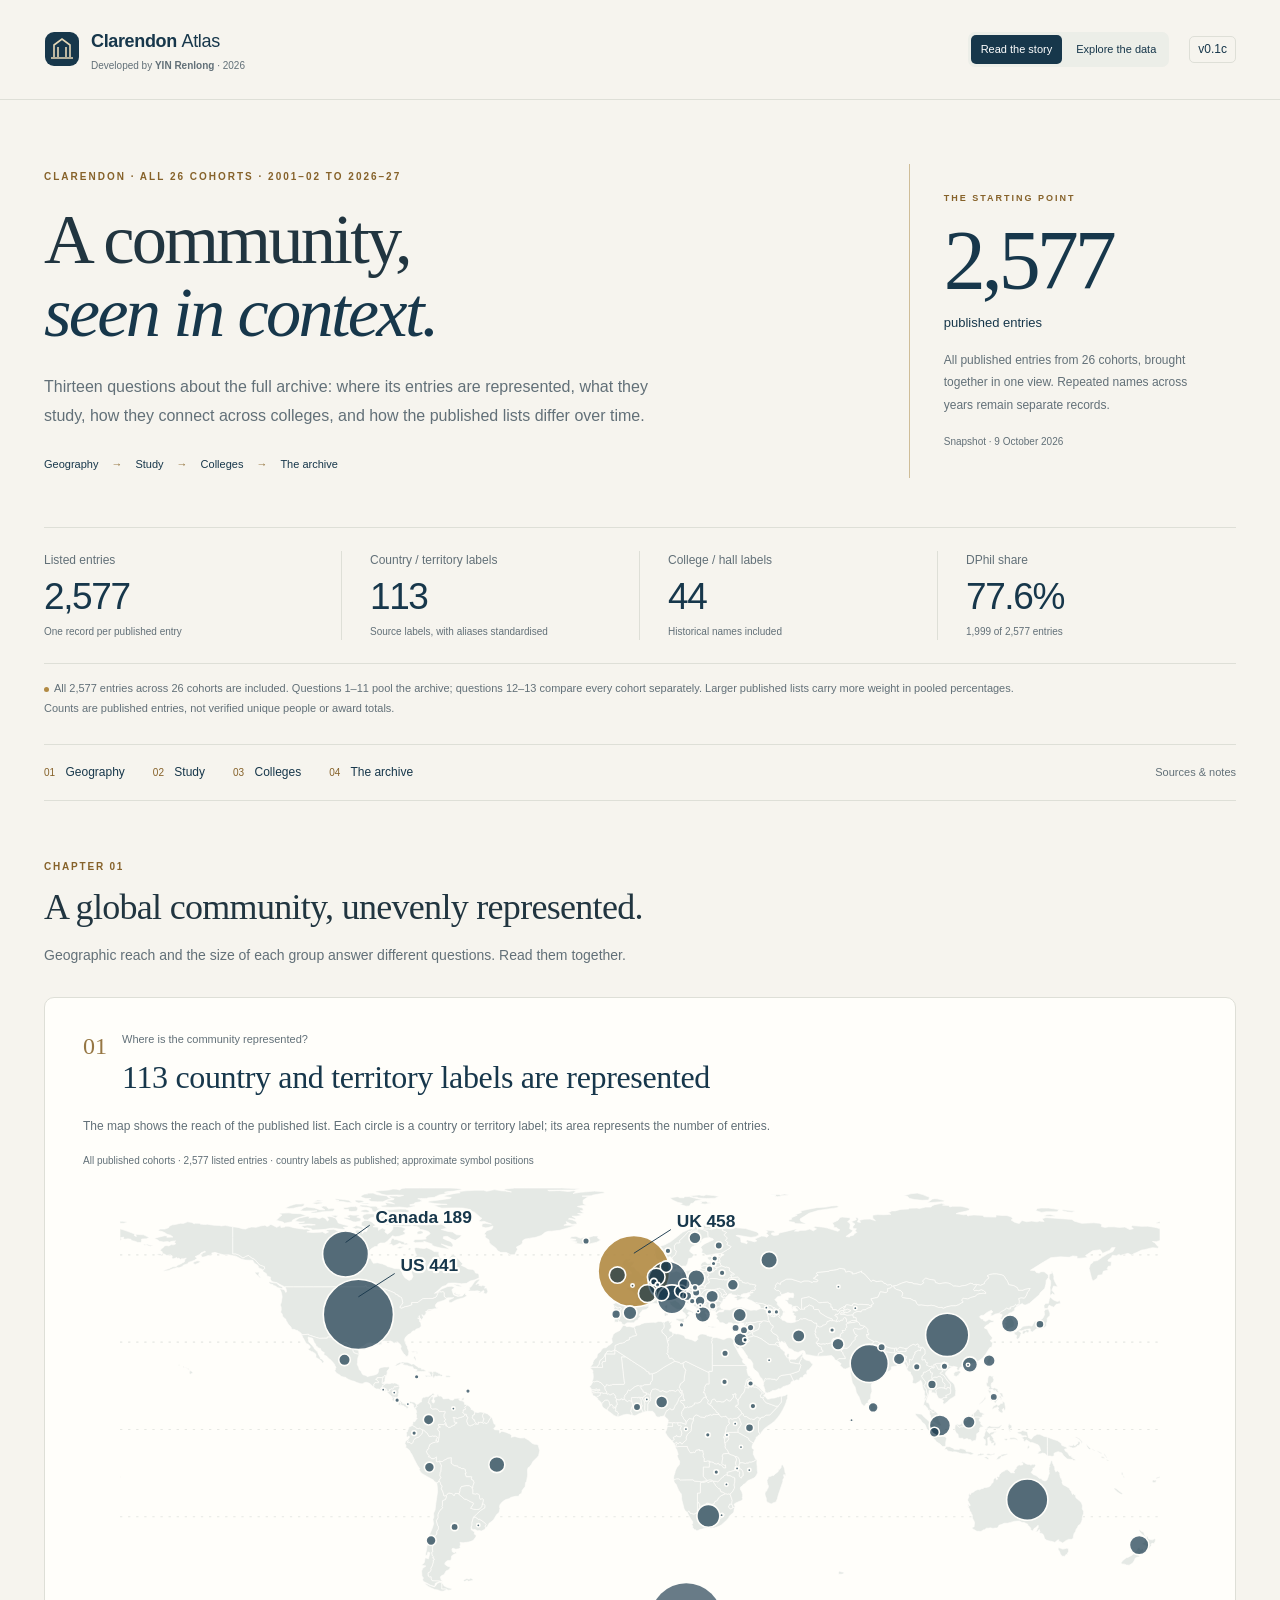
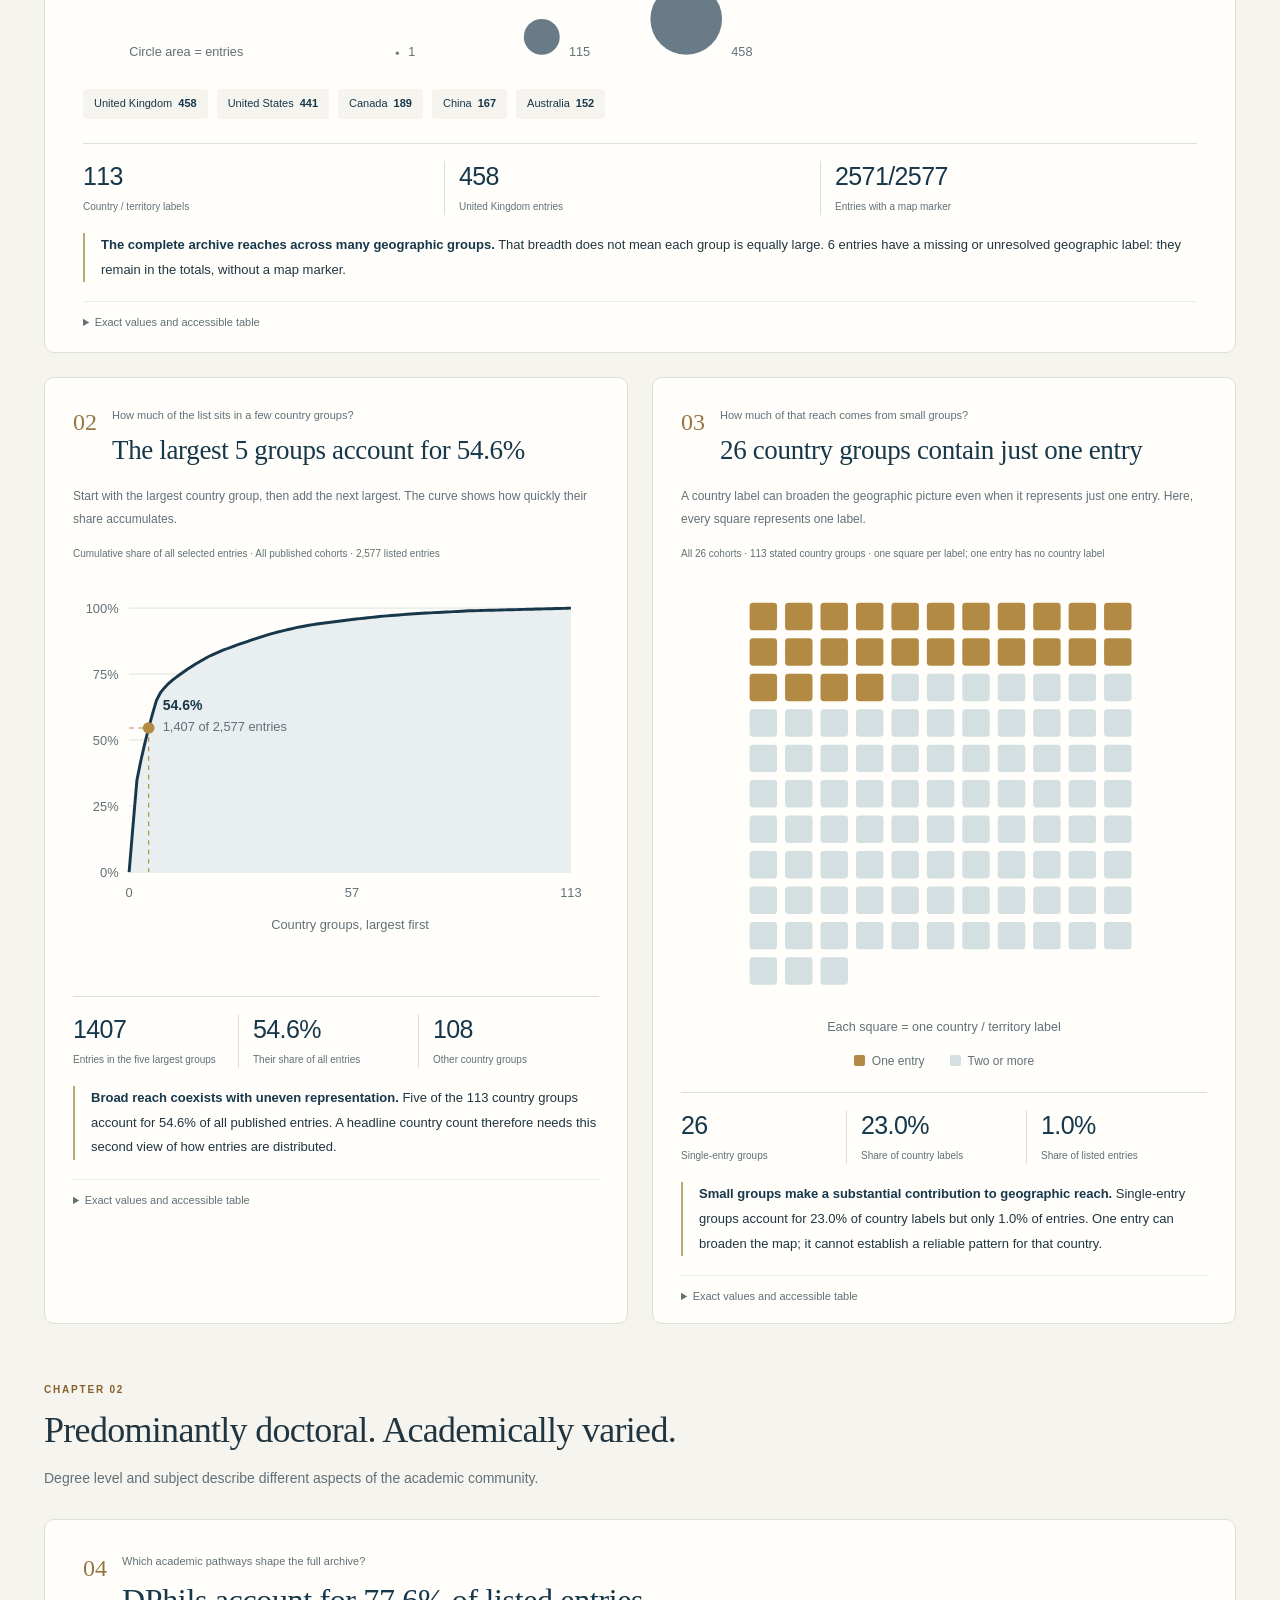
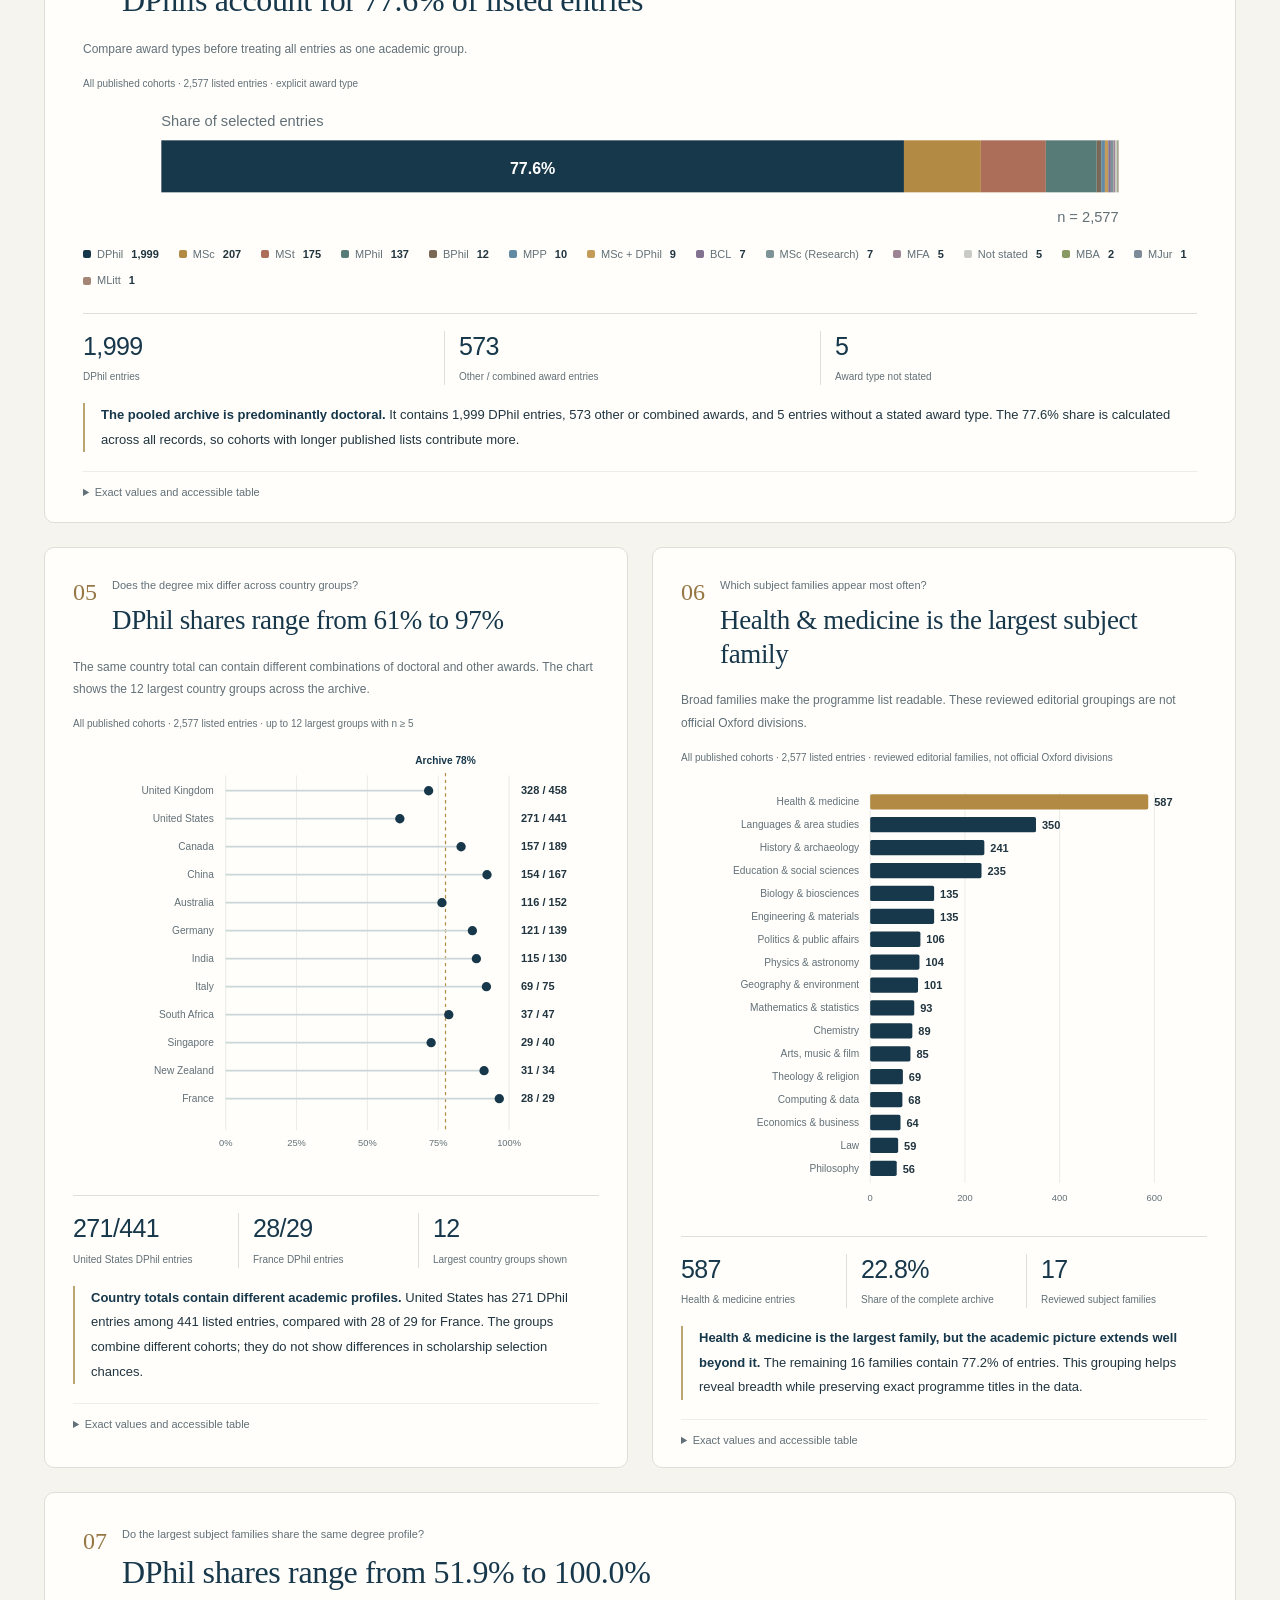
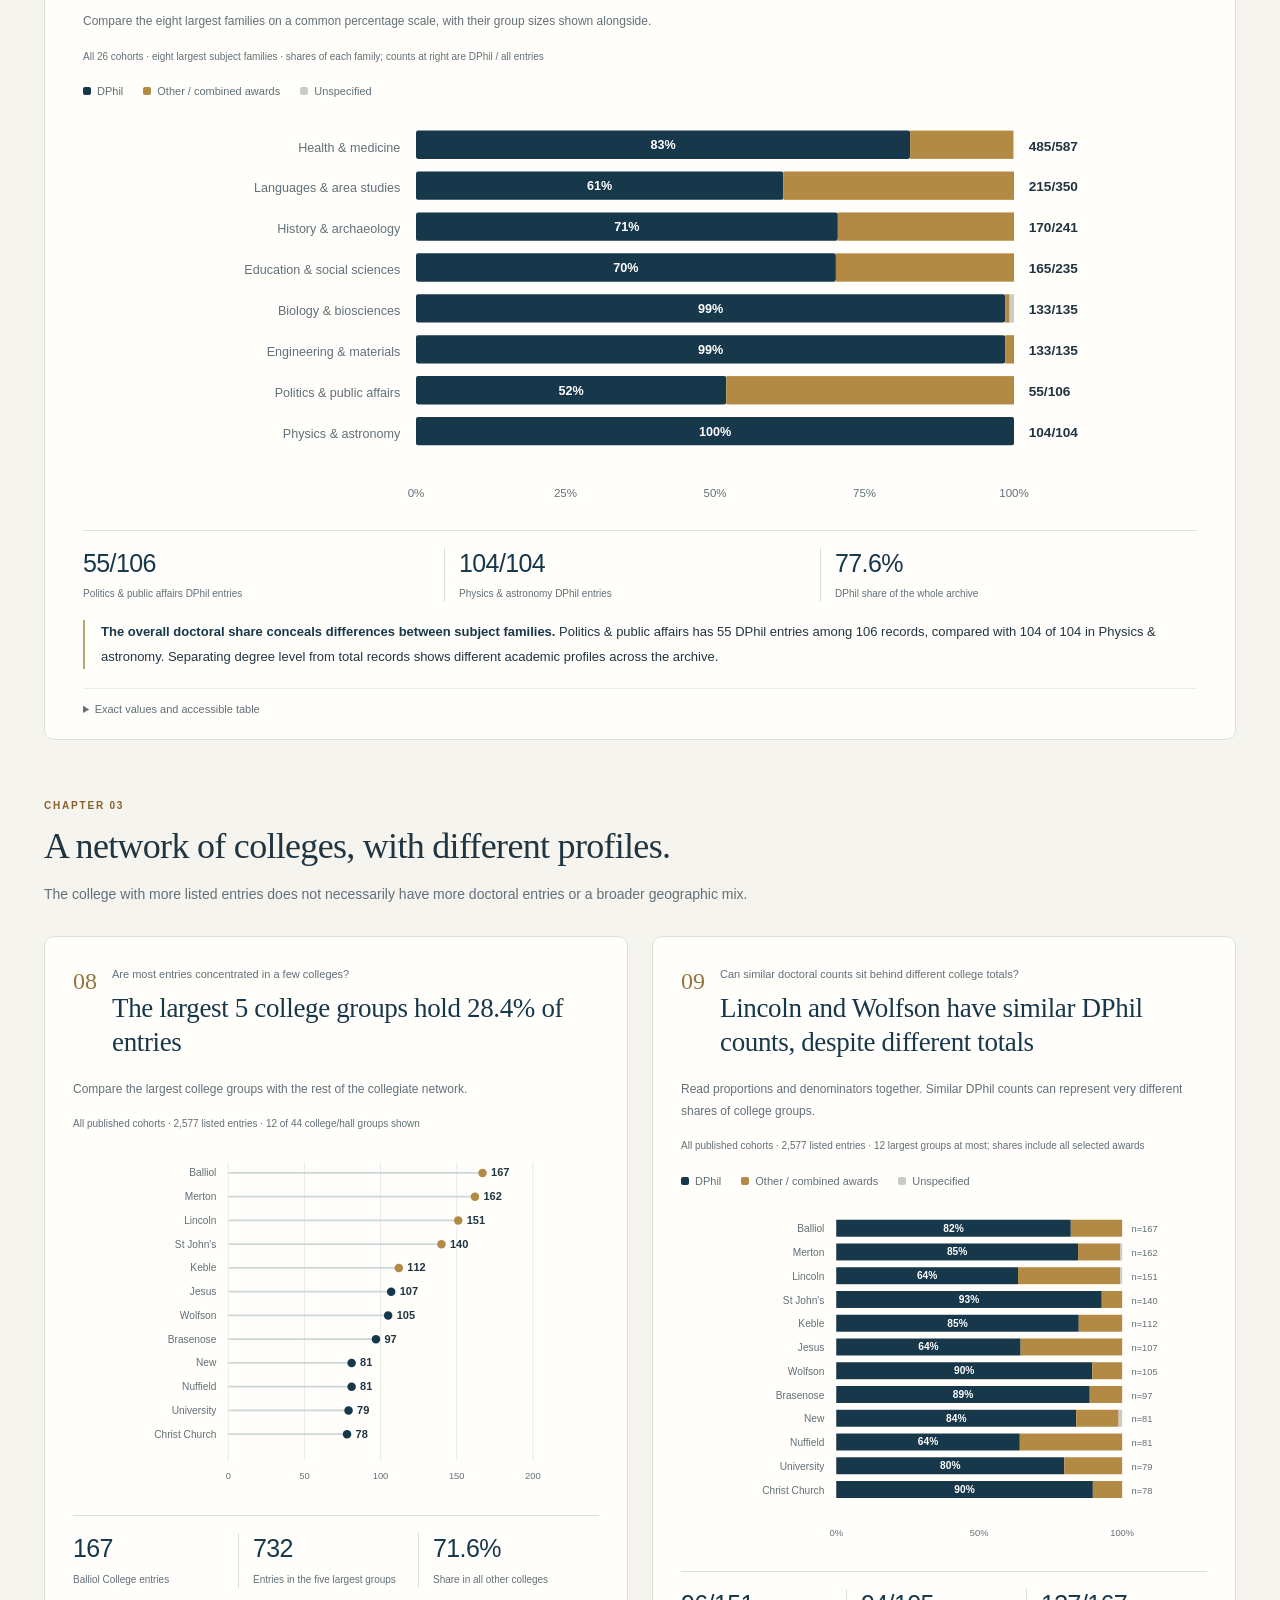
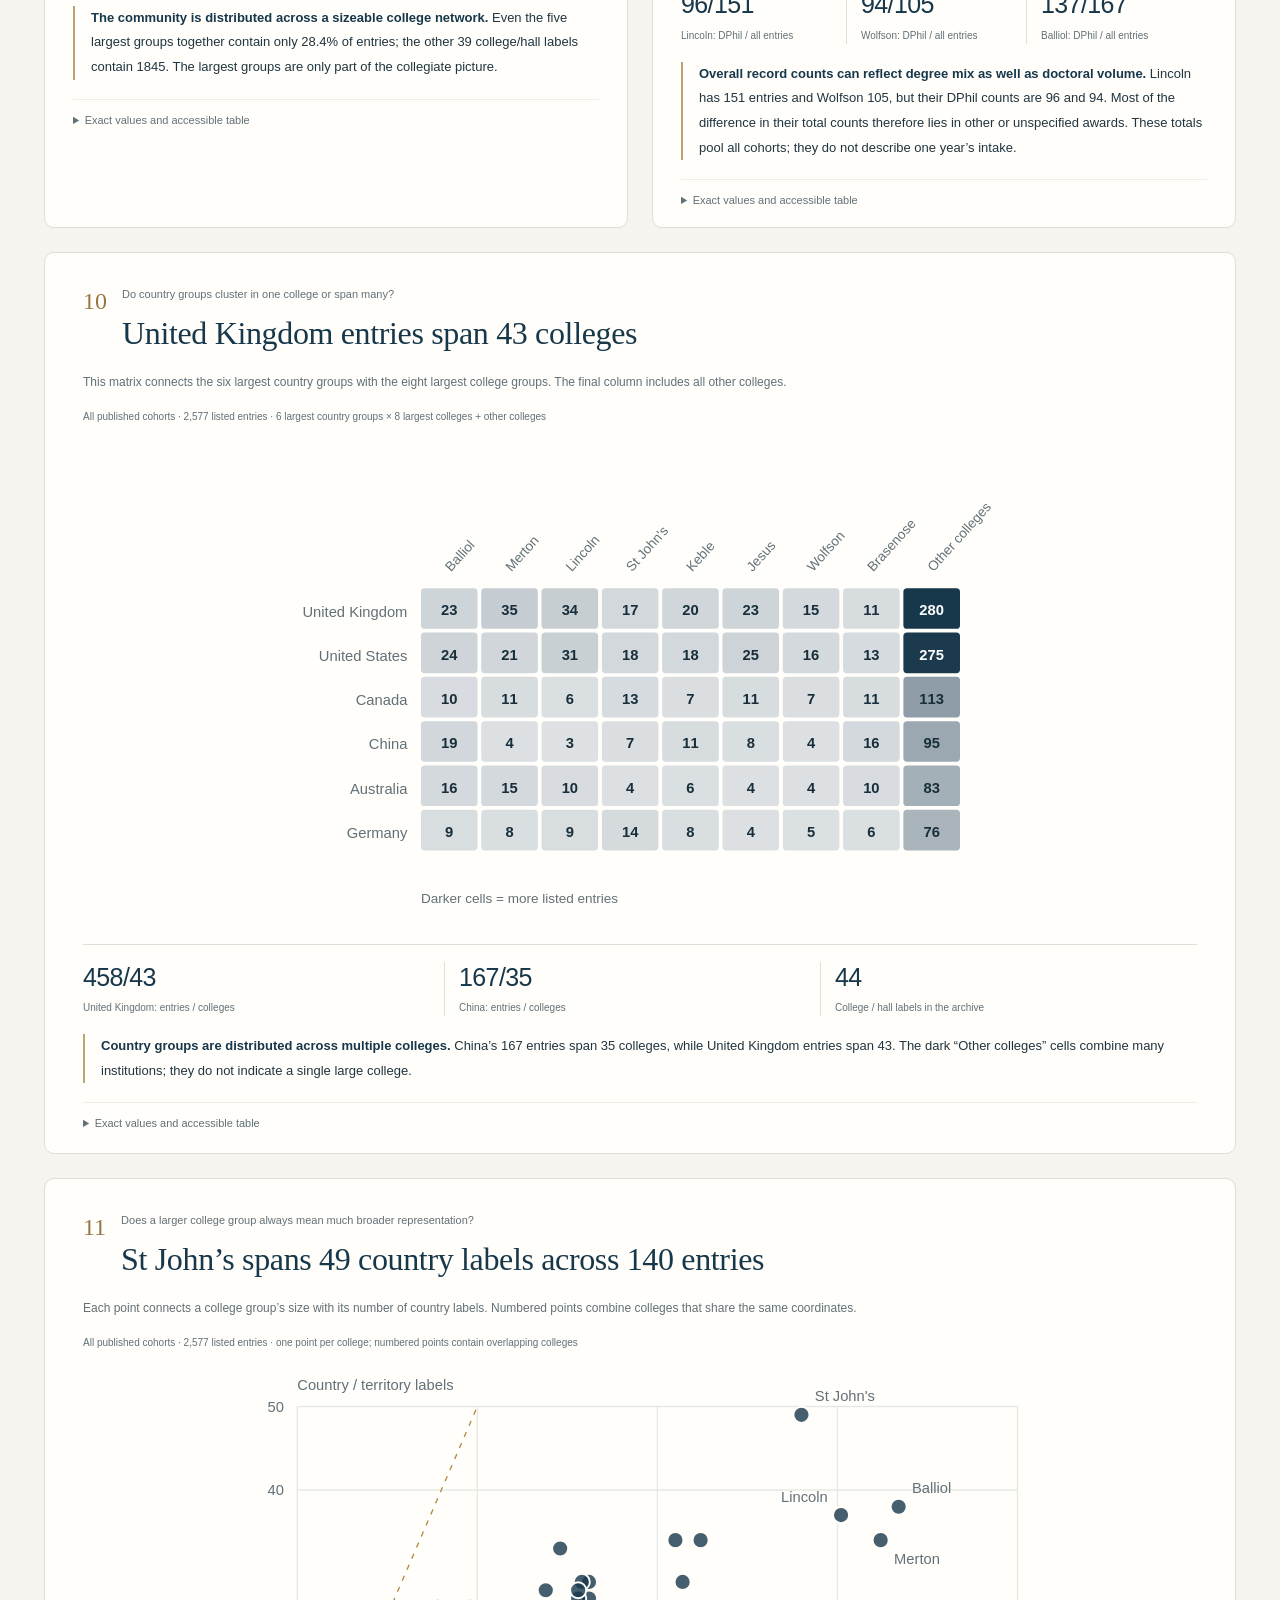
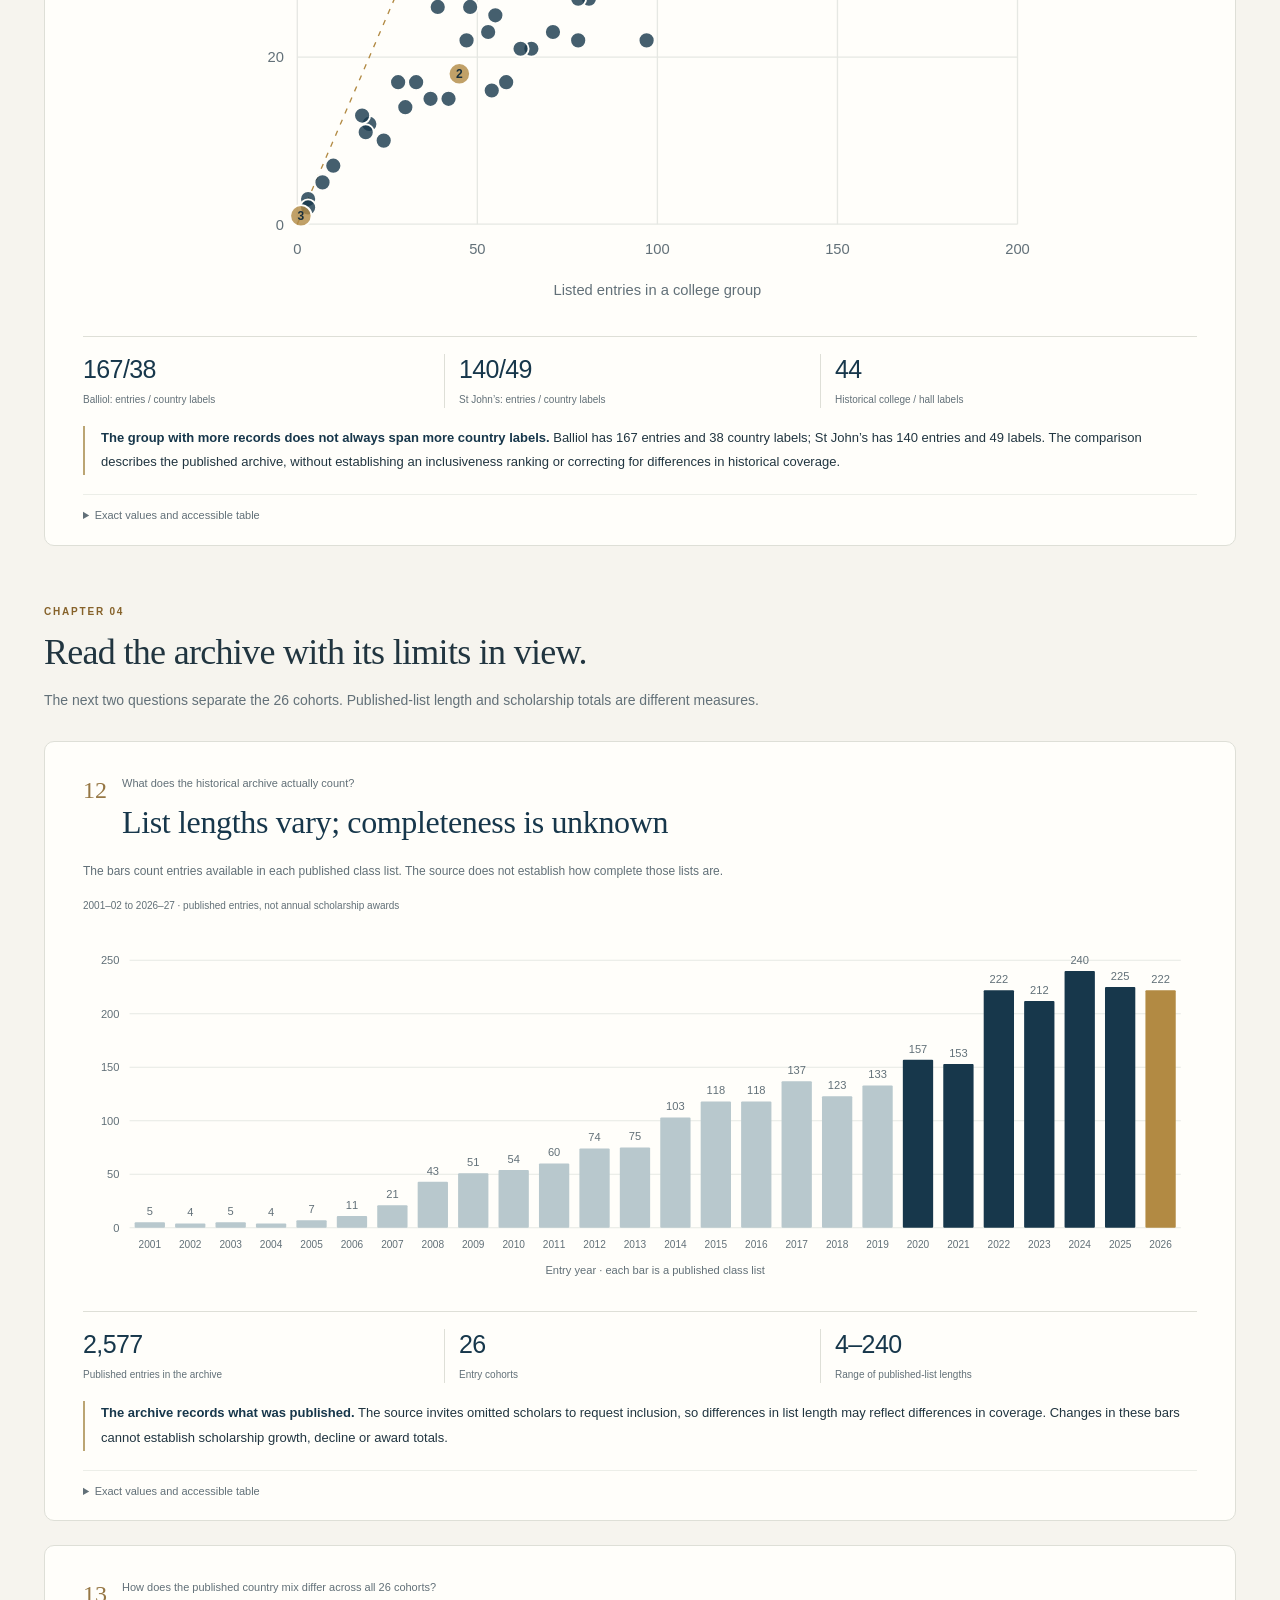
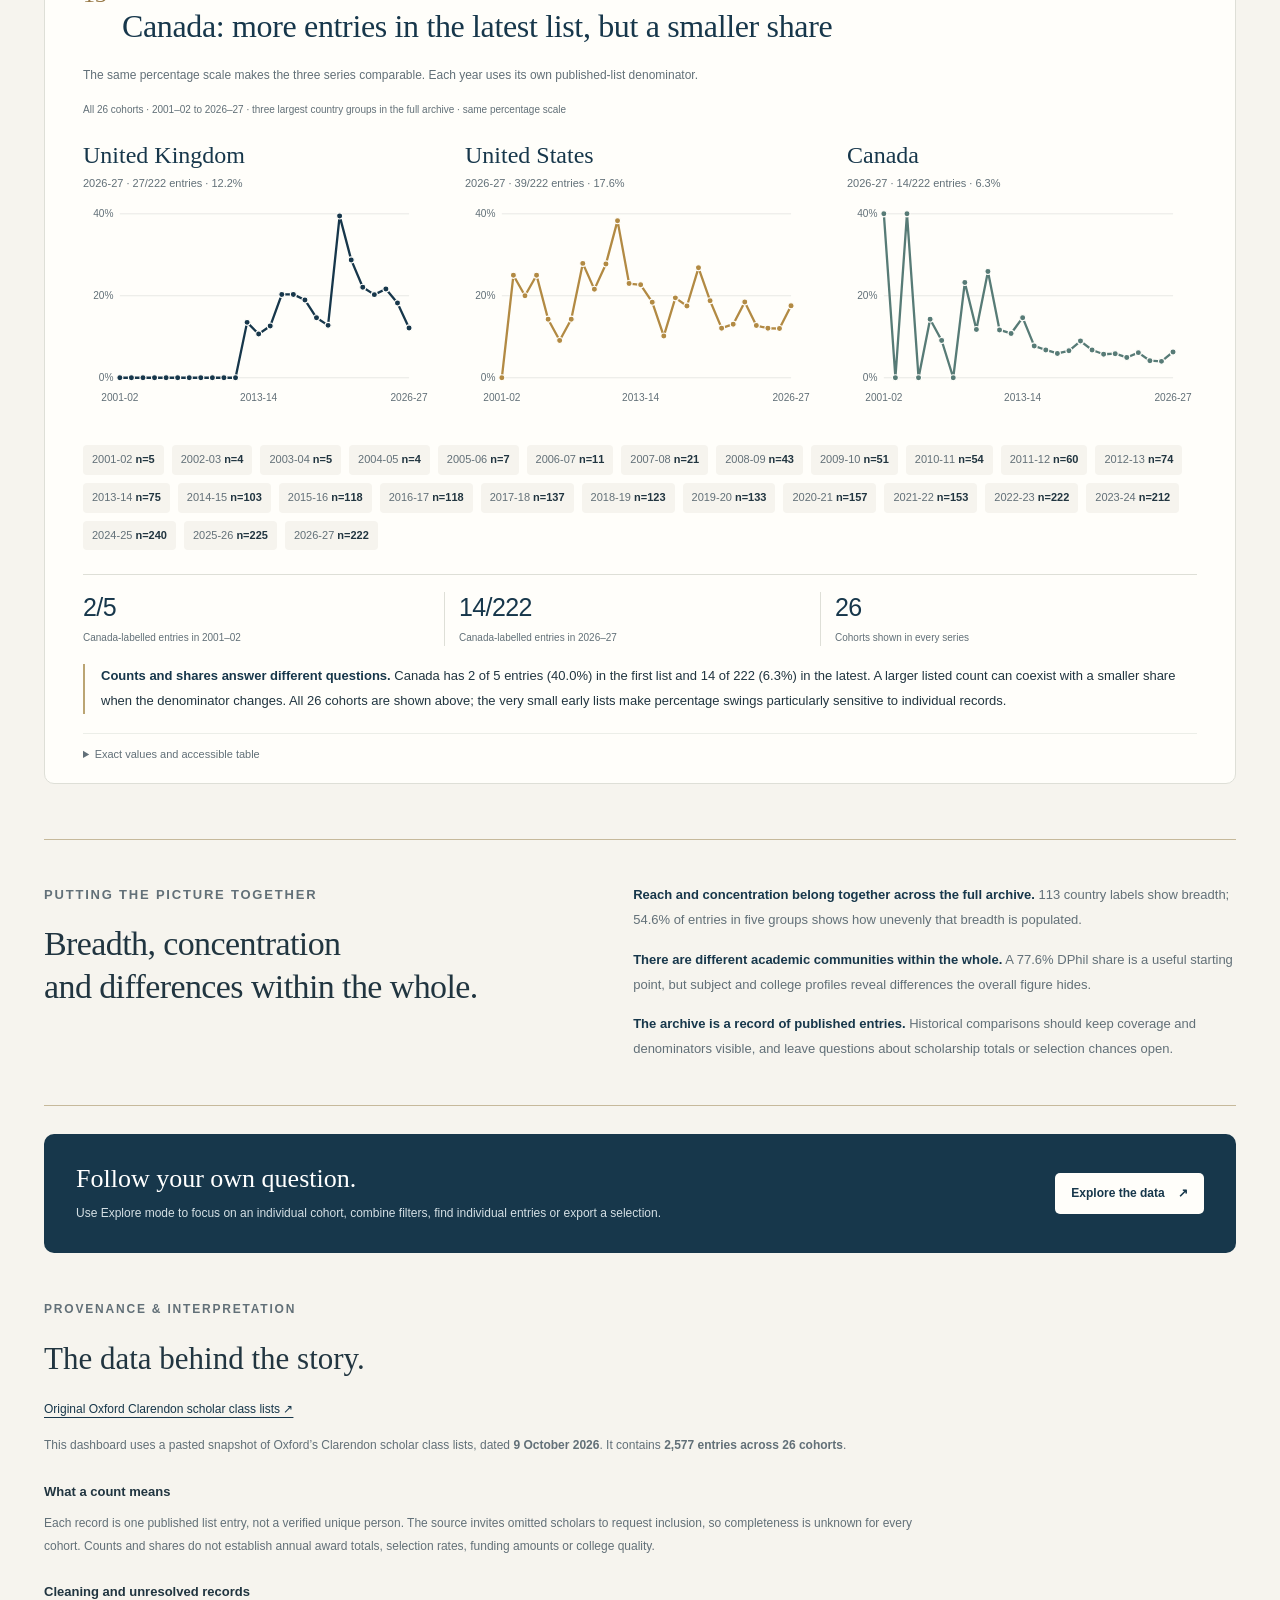
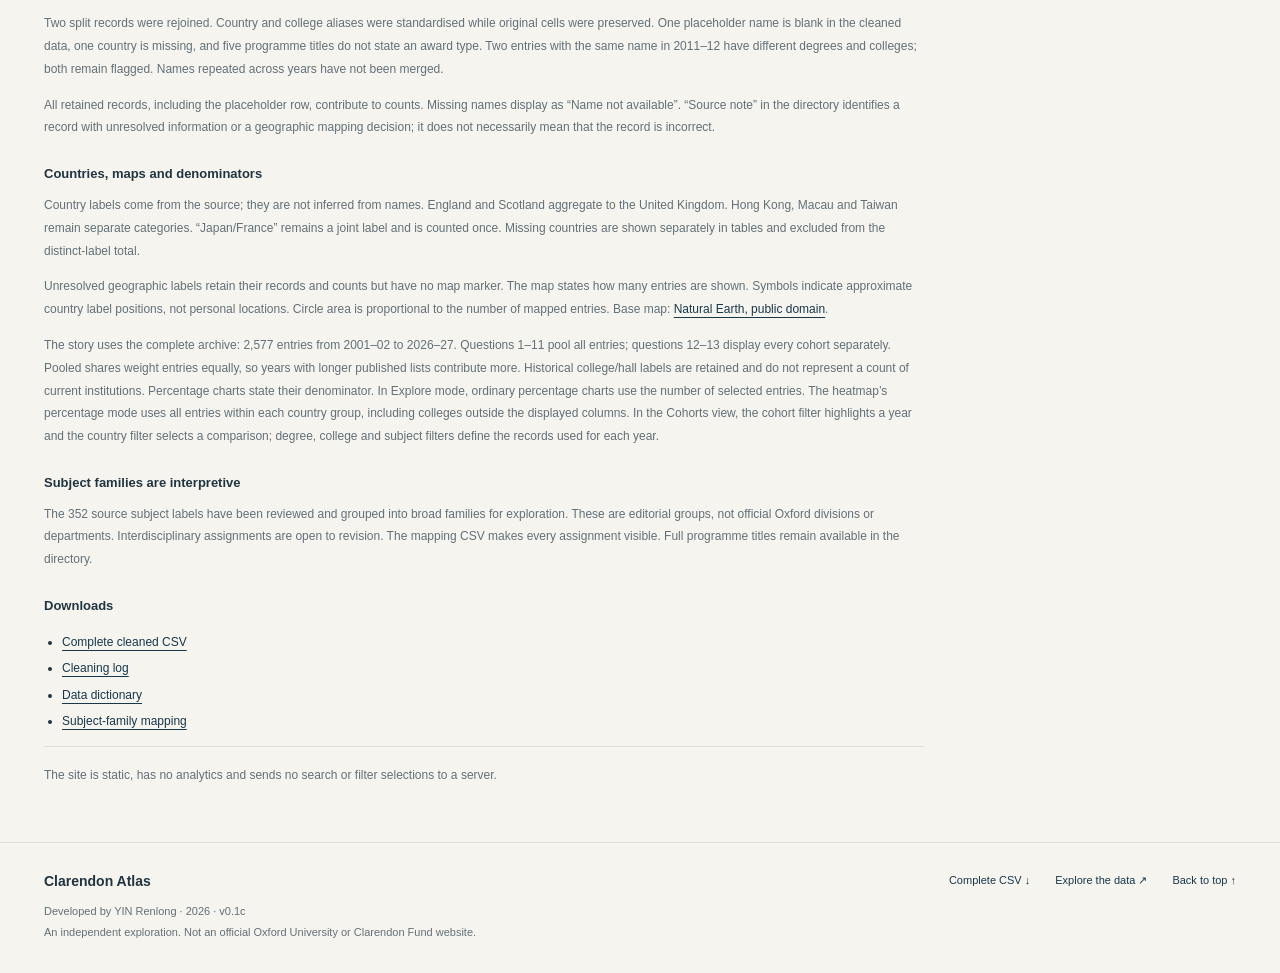
==== index.html @ 612363e5 "Build Clarendon Atlas v0.1c" ====
<!doctype html>
<html lang="en">
<head>
  <meta charset="utf-8"><meta name="viewport" content="width=device-width, initial-scale=1">
  <meta name="theme-color" content="#17374b">
  <meta name="description" content="Thirteen questions about the published Clarendon scholar lists. A scrolling visual story of geography, study and college connections, developed by YIN Renlong.">
  <title>Clarendon Atlas · The story in thirteen questions</title>
  <link rel="icon" href="assets/favicon.svg" type="image/svg+xml">
  <link rel="stylesheet" href="assets/css/styles.css"><link rel="stylesheet" href="assets/css/story.css">
  <script defer src="assets/js/data.js"></script><script defer src="assets/js/geography.js"></script><script defer src="assets/js/core.js"></script><script defer src="assets/js/main.js"></script><script defer src="assets/js/story.js"></script>
</head>
<body class="story-page" data-mode="story">
<a href="#main" class="skip-link">Skip to the story</a>
<header class="masthead shell">
  <a class="wordmark" href="index.html" aria-label="Clarendon Atlas home"><svg viewBox="0 0 36 36" width="36" height="36" aria-hidden="true"><rect x="1" y="1" width="34" height="34" rx="9" fill="#17374b"/><path d="M10 26V14l8-6 8 6v12M14 26V16m8 10V16M7 27h22" fill="none" stroke="#e6d8b7" stroke-width="1.6"/></svg><span class="brand-copy"><span>Clarendon <strong>Atlas</strong></span><small>Developed by <b>YIN Renlong</b> · 2026</small></span></a>
  <div class="masthead-right"><nav class="mode-nav" aria-label="Display mode"><a href="index.html" aria-current="page">Read the story</a><a href="explore.html">Explore the data</a></nav><span class="version">v0.1c</span></div>
</header>
<main id="main" class="shell">
  <section class="story-hero" aria-labelledby="page-title"><div class="story-hero-copy"><p class="eyebrow">Clarendon · All 26 cohorts · 2001–02 to 2026–27</p><h1 id="page-title">A community,<br><em>seen in context.</em></h1><p class="story-deck">Thirteen questions about the full archive: where its entries are represented, what they study, how they connect across colleges, and how the published lists differ over time.</p><p class="story-route">Geography <span>→</span> Study <span>→</span> Colleges <span>→</span> The archive</p></div><aside class="hero-finding"><span class="eyebrow">The starting point</span><strong id="hero-total">2,577</strong><span class="hero-finding-label">published entries</span><p>All published entries from 26 cohorts, brought together in one view. Repeated names across years remain separate records.</p><small>Snapshot · 9 October 2026</small></aside></section>
  <section class="kpis story-kpis" aria-label="The complete archive at a glance"><div class="kpi"><span>Listed entries</span><strong id="story-n">2,577</strong><small>One record per published entry</small></div><div class="kpi"><span>Country / territory labels</span><strong id="story-countries">113</strong><small>Source labels, with aliases standardised</small></div><div class="kpi"><span>College / hall labels</span><strong id="story-colleges">44</strong><small>Historical names included</small></div><div class="kpi"><span>DPhil share</span><strong id="story-dphil">77.6%</strong><small id="story-dphil-note">1,999 of 2,577 entries</small></div></section>
  <p class="story-scope"><span class="note-dot" aria-hidden="true"></span>All 2,577 entries across 26 cohorts are included. Questions 1–11 pool the archive; questions 12–13 compare every cohort separately. Larger published lists carry more weight in pooled percentages. Counts are published entries, not verified unique people or award totals.</p>
  <nav class="chapter-nav" aria-label="Chapters"><a href="#reach"><span>01</span> Geography</a><a href="#study"><span>02</span> Study</a><a href="#colleges"><span>03</span> Colleges</a><a href="#archive"><span>04</span> The archive</a><a href="#sources">Sources &amp; notes</a></nav>
  <noscript><p class="noscript">JavaScript is needed to display the charts. You can <a href="assets/data/clarendon-scholars-clean.csv">download the complete dataset</a> or use the source notes below.</p></noscript>
<section id="reach" class="story-chapter" aria-labelledby="chapter-reach"><header class="chapter-heading"><p class="eyebrow">Chapter 01</p><h2 id="chapter-reach">A global community, unevenly represented.</h2><p>Geographic reach and the size of each group answer different questions. Read them together.</p></header><div class="story-grid"><article class="story-question wide" id="question-map" aria-labelledby="map-title">
      <div class="question-heading"><span class="question-number">01</span><div><p class="story-prompt">Where is the community represented?</p><h3 id="map-title"></h3></div></div>
      <p class="question-intro">The map shows the reach of the published list. Each circle is a country or territory label; its area represents the number of entries.</p>
      <figure class="story-figure"><figcaption id="map-meta" class="chart-meta"></figcaption><div id="chart-map" class="chart"></div><div id="map-key" class="map-key"></div></figure>
      <dl class="story-facts" id="facts-map"></dl>
      <p class="takeaway" id="map-takeaway"></p>
      <details class="chart-data"><summary>Exact values and accessible table</summary><div class="table-scroll" id="table-map"></div></details>
    </article><article class="story-question " id="question-concentration" aria-labelledby="concentration-title">
      <div class="question-heading"><span class="question-number">02</span><div><p class="story-prompt">How much of the list sits in a few country groups?</p><h3 id="concentration-title"></h3></div></div>
      <p class="question-intro">Start with the largest country group, then add the next largest. The curve shows how quickly their share accumulates.</p>
      <figure class="story-figure"><figcaption id="concentration-meta" class="chart-meta"></figcaption><div id="chart-concentration" class="chart"></div></figure>
      <dl class="story-facts" id="facts-concentration"></dl>
      <p class="takeaway" id="concentration-takeaway"></p>
      <details class="chart-data"><summary>Exact values and accessible table</summary><div class="table-scroll" id="table-concentration"></div></details>
    </article><article class="story-question " id="question-long-tail" aria-labelledby="long-tail-title">
      <div class="question-heading"><span class="question-number">03</span><div><p class="story-prompt">How much of that reach comes from small groups?</p><h3 id="long-tail-title"></h3></div></div>
      <p class="question-intro">A country label can broaden the geographic picture even when it represents just one entry. Here, every square represents one label.</p>
      <figure class="story-figure"><figcaption id="long-tail-meta" class="chart-meta"></figcaption><div id="chart-long-tail" class="chart"></div></figure>
      <dl class="story-facts" id="facts-long-tail"></dl>
      <p class="takeaway" id="long-tail-takeaway"></p>
      <details class="chart-data"><summary>Exact values and accessible table</summary><div class="table-scroll" id="table-long-tail"></div></details>
    </article></div></section>
<section id="study" class="story-chapter" aria-labelledby="chapter-study"><header class="chapter-heading"><p class="eyebrow">Chapter 02</p><h2 id="chapter-study">Predominantly doctoral. Academically varied.</h2><p>Degree level and subject describe different aspects of the academic community.</p></header><div class="story-grid"><article class="story-question wide compact-question" id="question-degree" aria-labelledby="degree-title">
      <div class="question-heading"><span class="question-number">04</span><div><p class="story-prompt">Which academic pathways shape the full archive?</p><h3 id="degree-title"></h3></div></div>
      <p class="question-intro">Compare award types before treating all entries as one academic group.</p>
      <figure class="story-figure"><figcaption id="degree-meta" class="chart-meta"></figcaption><div id="chart-degree" class="chart"></div><div class="legend" id="degree-key"></div></figure>
      <dl class="story-facts" id="facts-degree"></dl>
      <p class="takeaway" id="degree-takeaway"></p>
      <details class="chart-data"><summary>Exact values and accessible table</summary><div class="table-scroll" id="table-degree"></div></details>
    </article><article class="story-question " id="question-country-degree" aria-labelledby="country-degree-title">
      <div class="question-heading"><span class="question-number">05</span><div><p class="story-prompt">Does the degree mix differ across country groups?</p><h3 id="country-degree-title"></h3></div></div>
      <p class="question-intro">The same country total can contain different combinations of doctoral and other awards. The chart shows the 12 largest country groups across the archive.</p>
      <figure class="story-figure"><figcaption id="country-degree-meta" class="chart-meta"></figcaption><div id="chart-country-degree" class="chart"></div></figure>
      <dl class="story-facts" id="facts-country-degree"></dl>
      <p class="takeaway" id="country-degree-takeaway"></p>
      <details class="chart-data"><summary>Exact values and accessible table</summary><div class="table-scroll" id="table-country-degree"></div></details>
    </article><article class="story-question " id="question-subject" aria-labelledby="subject-title">
      <div class="question-heading"><span class="question-number">06</span><div><p class="story-prompt">Which subject families appear most often?</p><h3 id="subject-title"></h3></div></div>
      <p class="question-intro">Broad families make the programme list readable. These reviewed editorial groupings are not official Oxford divisions.</p>
      <figure class="story-figure"><figcaption id="subject-meta" class="chart-meta"></figcaption><div id="chart-subject" class="chart"></div></figure>
      <dl class="story-facts" id="facts-subject"></dl>
      <p class="takeaway" id="subject-takeaway"></p>
      <details class="chart-data"><summary>Exact values and accessible table</summary><div class="table-scroll" id="table-subject"></div></details>
    </article><article class="story-question wide" id="question-subject-mix" aria-labelledby="subject-mix-title">
      <div class="question-heading"><span class="question-number">07</span><div><p class="story-prompt">Do the largest subject families share the same degree profile?</p><h3 id="subject-mix-title"></h3></div></div>
      <p class="question-intro">Compare the eight largest families on a common percentage scale, with their group sizes shown alongside.</p>
      <figure class="story-figure"><figcaption id="subject-mix-meta" class="chart-meta"></figcaption><div class="legend story-award-legend"><span><i style="--swatch:var(--blue)"></i>DPhil</span><span><i style="--swatch:var(--gold)"></i>Other / combined awards</span><span><i style="--swatch:var(--muted-fill)"></i>Unspecified</span></div><div id="chart-subject-mix" class="chart"></div></figure>
      <dl class="story-facts" id="facts-subject-mix"></dl>
      <p class="takeaway" id="subject-mix-takeaway"></p>
      <details class="chart-data"><summary>Exact values and accessible table</summary><div class="table-scroll" id="table-subject-mix"></div></details>
    </article></div></section>
<section id="colleges" class="story-chapter" aria-labelledby="chapter-colleges"><header class="chapter-heading"><p class="eyebrow">Chapter 03</p><h2 id="chapter-colleges">A network of colleges, with different profiles.</h2><p>The college with more listed entries does not necessarily have more doctoral entries or a broader geographic mix.</p></header><div class="story-grid"><article class="story-question " id="question-college-rank" aria-labelledby="college-rank-title">
      <div class="question-heading"><span class="question-number">08</span><div><p class="story-prompt">Are most entries concentrated in a few colleges?</p><h3 id="college-rank-title"></h3></div></div>
      <p class="question-intro">Compare the largest college groups with the rest of the collegiate network.</p>
      <figure class="story-figure"><figcaption id="college-rank-meta" class="chart-meta"></figcaption><div id="chart-college-rank" class="chart"></div></figure>
      <dl class="story-facts" id="facts-college-rank"></dl>
      <p class="takeaway" id="college-rank-takeaway"></p>
      <details class="chart-data"><summary>Exact values and accessible table</summary><div class="table-scroll" id="table-college-rank"></div></details>
    </article><article class="story-question " id="question-college-degree" aria-labelledby="college-degree-title">
      <div class="question-heading"><span class="question-number">09</span><div><p class="story-prompt">Can similar doctoral counts sit behind different college totals?</p><h3 id="college-degree-title"></h3></div></div>
      <p class="question-intro">Read proportions and denominators together. Similar DPhil counts can represent very different shares of college groups.</p>
      <figure class="story-figure"><figcaption id="college-degree-meta" class="chart-meta"></figcaption><div class="legend story-award-legend"><span><i style="--swatch:var(--blue)"></i>DPhil</span><span><i style="--swatch:var(--gold)"></i>Other / combined awards</span><span><i style="--swatch:var(--muted-fill)"></i>Unspecified</span></div><div id="chart-college-degree" class="chart"></div></figure>
      <dl class="story-facts" id="facts-college-degree"></dl>
      <p class="takeaway" id="college-degree-takeaway"></p>
      <details class="chart-data"><summary>Exact values and accessible table</summary><div class="table-scroll" id="table-college-degree"></div></details>
    </article><article class="story-question wide matrix-question" id="question-connections" aria-labelledby="connections-title">
      <div class="question-heading"><span class="question-number">10</span><div><p class="story-prompt">Do country groups cluster in one college or span many?</p><h3 id="connections-title"></h3></div></div>
      <p class="question-intro">This matrix connects the six largest country groups with the eight largest college groups. The final column includes all other colleges.</p>
      <figure class="story-figure"><figcaption id="connections-meta" class="chart-meta"></figcaption><div id="chart-connections" class="chart"></div></figure>
      <dl class="story-facts" id="facts-connections"></dl>
      <p class="takeaway" id="connections-takeaway"></p>
      <details class="chart-data"><summary>Exact values and accessible table</summary><div class="table-scroll" id="table-connections"></div></details>
    </article><article class="story-question wide scatter-question" id="question-breadth" aria-labelledby="breadth-title">
      <div class="question-heading"><span class="question-number">11</span><div><p class="story-prompt">Does a larger college group always mean much broader representation?</p><h3 id="breadth-title"></h3></div></div>
      <p class="question-intro">Each point connects a college group’s size with its number of country labels. Numbered points combine colleges that share the same coordinates.</p>
      <figure class="story-figure"><figcaption id="breadth-meta" class="chart-meta"></figcaption><div id="chart-breadth" class="chart"></div></figure>
      <dl class="story-facts" id="facts-breadth"></dl>
      <p class="takeaway" id="breadth-takeaway"></p>
      <details class="chart-data"><summary>Exact values and accessible table</summary><div class="table-scroll" id="table-breadth"></div></details>
    </article></div></section>
<section id="archive" class="story-chapter" aria-labelledby="chapter-archive"><header class="chapter-heading"><p class="eyebrow">Chapter 04</p><h2 id="chapter-archive">Read the archive with its limits in view.</h2><p>The next two questions separate the 26 cohorts. Published-list length and scholarship totals are different measures.</p></header><div class="story-grid"><article class="story-question wide" id="question-coverage" aria-labelledby="coverage-title">
      <div class="question-heading"><span class="question-number">12</span><div><p class="story-prompt">What does the historical archive actually count?</p><h3 id="coverage-title"></h3></div></div>
      <p class="question-intro">The bars count entries available in each published class list. The source does not establish how complete those lists are.</p>
      <figure class="story-figure"><figcaption id="coverage-meta" class="chart-meta"></figcaption><div id="chart-coverage" class="chart"></div></figure>
      <dl class="story-facts" id="facts-coverage"></dl>
      <p class="takeaway" id="coverage-takeaway"></p>
      <details class="chart-data"><summary>Exact values and accessible table</summary><div class="table-scroll" id="table-coverage"></div></details>
    </article><article class="story-question wide" id="question-history" aria-labelledby="history-title">
      <div class="question-heading"><span class="question-number">13</span><div><p class="story-prompt">How does the published country mix differ across all 26 cohorts?</p><h3 id="history-title"></h3></div></div>
      <p class="question-intro">The same percentage scale makes the three series comparable. Each year uses its own published-list denominator.</p>
      <figure class="story-figure"><figcaption id="history-meta" class="chart-meta"></figcaption><div id="chart-history" class="chart history-charts"></div><div class="cohort-denominators" id="history-denominators"></div></figure>
      <dl class="story-facts" id="facts-history"></dl>
      <p class="takeaway" id="history-takeaway"></p>
      <details class="chart-data"><summary>Exact values and accessible table</summary><div class="table-scroll" id="table-history"></div></details>
    </article></div></section>
  <section class="story-ending" aria-labelledby="ending-title"><div><p class="eyebrow">Putting the picture together</p><h2 id="ending-title">Breadth, concentration<br>and differences within the whole.</h2></div><div id="story-conclusions"></div></section>
  <aside class="explore-invitation"><div><h2>Follow your own question.</h2><p>Use Explore mode to focus on an individual cohort, combine filters, find individual entries or export a selection.</p></div><a class="primary-link" href="explore.html">Explore the data <span aria-hidden="true">↗</span></a></aside>
  <section class="story-sources" id="sources" aria-labelledby="sources-title"><p class="eyebrow">Provenance &amp; interpretation</p><h2 id="sources-title">The data behind the story.</h2><p><a href="https://www.ox.ac.uk/admissions/graduate/fees-and-funding/funding/clarendon/scholar-class-lists" target="_blank" rel="noopener noreferrer">Original Oxford Clarendon scholar class lists ↗</a></p><p>This dashboard uses a pasted snapshot of Oxford’s Clarendon scholar class lists, dated <strong>9 October 2026</strong>. It contains <strong>2,577 entries across 26 cohorts</strong>.</p>
    <h3>What a count means</h3><p>Each record is one published list entry, not a verified unique person. The source invites omitted scholars to request inclusion, so completeness is unknown for every cohort. Counts and shares do not establish annual award totals, selection rates, funding amounts or college quality.</p>
    <h3>Cleaning and unresolved records</h3><p>Two split records were rejoined. Country and college aliases were standardised while original cells were preserved. One placeholder name is blank in the cleaned data, one country is missing, and five programme titles do not state an award type. Two entries with the same name in 2011–12 have different degrees and colleges; both remain flagged. Names repeated across years have not been merged.</p><p>All retained records, including the placeholder row, contribute to counts. Missing names display as “Name not available”. “Source note” in the directory identifies a record with unresolved information or a geographic mapping decision; it does not necessarily mean that the record is incorrect.</p>
    <h3>Countries, maps and denominators</h3><p>Country labels come from the source; they are not inferred from names. England and Scotland aggregate to the United Kingdom. Hong Kong, Macau and Taiwan remain separate categories. “Japan/France” remains a joint label and is counted once. Missing countries are shown separately in tables and excluded from the distinct-label total.</p><p>Unresolved geographic labels retain their records and counts but have no map marker. The map states how many entries are shown. Symbols indicate approximate country label positions, not personal locations. Circle area is proportional to the number of mapped entries. Base map: <a href="https://www.naturalearthdata.com/about/terms-of-use/" target="_blank" rel="noopener noreferrer">Natural Earth, public domain</a>.</p><p>The story uses the complete archive: 2,577 entries from 2001–02 to 2026–27. Questions 1–11 pool all entries; questions 12–13 display every cohort separately. Pooled shares weight entries equally, so years with longer published lists contribute more. Historical college/hall labels are retained and do not represent a count of current institutions. Percentage charts state their denominator. In Explore mode, ordinary percentage charts use the number of selected entries. The heatmap’s percentage mode uses all entries within each country group, including colleges outside the displayed columns. In the Cohorts view, the cohort filter highlights a year and the country filter selects a comparison; degree, college and subject filters define the records used for each year.</p>
    <h3>Subject families are interpretive</h3><p>The 352 source subject labels have been reviewed and grouped into broad families for exploration. These are editorial groups, not official Oxford divisions or departments. Interdisciplinary assignments are open to revision. The mapping CSV makes every assignment visible. Full programme titles remain available in the directory.</p>
    <h3>Downloads</h3><ul class="method-downloads"><li><a href="assets/data/clarendon-scholars-clean.csv" download>Complete cleaned CSV</a></li><li><a href="assets/data/clarendon-cleaning-log.csv" download>Cleaning log</a></li><li><a href="assets/data/clarendon-data-dictionary.csv" download>Data dictionary</a></li><li><a href="assets/data/subject-families.csv" download>Subject-family mapping</a></li></ul><p class="method-end">The site is static, has no analytics and sends no search or filter selections to a server.</p>
  </section>
</main>
<footer class="footer shell"><div><strong>Clarendon Atlas</strong><p>Developed by YIN Renlong · 2026 · v0.1c<br>An independent exploration. Not an official Oxford University or Clarendon Fund website.</p></div><div class="footer-links"><a href="assets/data/clarendon-scholars-clean.csv" download>Complete CSV ↓</a><a href="explore.html">Explore the data ↗</a><a href="#page-title">Back to top ↑</a></div></footer>
<div id="tooltip" class="tooltip" role="tooltip" hidden></div>
</body></html>
---- assets/css/styles.css ----
:root{--paper:#f6f4ee;--surface:#fffefa;--ink:#213540;--blue:#17374b;--blue-soft:#e9eef0;--gold:#b28a43;--gold-light:#ece1c9;--muted:#627078;--line:#dedfd7;--muted-fill:#c9cbc5;--rose:#ac6d59;--teal:#577b76;--serif:Georgia,"Palatino Linotype",Palatino,serif;--sans:-apple-system,BlinkMacSystemFont,"Segoe UI",sans-serif;--radius:13px}
*{box-sizing:border-box}html{scroll-behavior:smooth}body{margin:0;background:var(--paper);color:var(--ink);font-family:var(--sans);font-size:15px;line-height:1.6}button,input,select{font:inherit}button,a,input,select,summary{-webkit-tap-highlight-color:transparent}button{cursor:pointer}a{color:var(--blue);text-underline-offset:4px}button{color:inherit}button:disabled{opacity:.45;cursor:not-allowed}:focus-visible{outline:3px solid var(--gold);outline-offset:4px}button:focus:not(:focus-visible){outline:none}[hidden]{display:none!important}.shell{max-width:1360px;margin:0 auto;padding-left:44px;padding-right:44px}.skip-link{position:absolute;top:-100px;left:20px;z-index:100;background:var(--blue);color:white;padding:10px 18px}.skip-link:focus{top:12px}.masthead{height:89px;display:flex;align-items:center;justify-content:space-between;border-bottom:1px solid var(--line)}.wordmark{display:flex;align-items:center;gap:11px;color:var(--blue);text-decoration:none;font-size:18px;letter-spacing:-.35px}.wordmark strong{font-weight:450}.wordmark span{font-weight:700}.masthead-right{display:flex;align-items:center;gap:20px;font-size:12px;color:var(--muted)}.version{padding:3px 8px;border:1px solid var(--line);border-radius:5px;color:var(--blue)}.text-button,.inline-button{padding:0;border:0;background:none;color:var(--blue)}.text-button{font-size:12px;font-weight:600}.text-button:hover,.inline-button:hover{text-decoration:underline;text-underline-offset:4px}.hero{display:flex;align-items:center;justify-content:space-between;gap:40px;padding:39px 0 30px}.eyebrow{margin:0 0 9px;font-size:10px;line-height:1.5;font-weight:700;letter-spacing:1.8px;text-transform:uppercase;color:var(--gold)}h1,h2,h3,p{margin-top:0}h1{font-family:var(--serif);font-size:clamp(32px,3.7vw,49px);font-weight:400;letter-spacing:-1.8px;line-height:1.13;margin-bottom:13px}.hero-copy{max-width:740px;color:var(--muted);line-height:1.65;margin:0;font-size:14px}.hero-aside{flex:none;display:flex;flex-direction:column;gap:6px;padding-left:28px;border-left:1px solid var(--line);font-size:11px;color:var(--muted)}.hero-aside strong{font-family:var(--serif);font-size:30px;line-height:1.3;color:var(--blue);font-weight:400}.hero-aside strong span{font-family:var(--sans);font-size:12px}.snapshot-label{font-size:10px;text-transform:uppercase;letter-spacing:1.6px}
.filters{display:grid;grid-template-columns:1fr 1.35fr 1fr 1.5fr 1.45fr auto;gap:15px;background:var(--surface);border:1px solid var(--line);padding:16px 19px;border-radius:var(--radius)}label{display:flex;flex-direction:column;gap:5px;min-width:0}label>span{font-size:10px;font-weight:650;color:var(--muted);letter-spacing:.35px}select,input[type=search]{width:100%;height:37px;border:1px solid #d6dcd8;border-radius:6px;background:white;color:var(--ink);padding:7px 9px;font-size:12px;min-width:0}select{padding-right:20px}.reset-button{align-self:end;height:37px;padding:0 10px;border:0;background:none;color:var(--muted);font-size:12px;white-space:nowrap}.reset-button span{font-size:17px;margin-left:4px}.reset-button:hover{color:var(--blue)}.selection-line{display:flex;align-items:center;justify-content:space-between;gap:16px;margin:10px 2px 17px}.selection-line p{margin:0;font-size:11px;color:var(--muted)}.selection-line .text-button{white-space:nowrap}.kpis{display:grid;grid-template-columns:repeat(4,1fr);border-top:1px solid var(--line);border-bottom:1px solid var(--line);padding:20px 0}.kpi{display:flex;flex-direction:column;gap:5px;padding:0 25px;border-right:1px solid var(--line)}.kpi:first-child{padding-left:4px}.kpi:last-child{border:0}.kpi>span{font-size:11px;color:var(--muted)}.kpi>strong{font-size:36px;line-height:1.2;font-weight:500;font-variant-numeric:tabular-nums;letter-spacing:-1.4px;color:var(--blue)}.kpi small{color:var(--muted);font-size:10px;min-height:16px}.scope-note{margin:11px 0 27px;font-size:10px;line-height:1.7;color:var(--muted)}.note-dot{display:inline-block;width:5px;height:5px;background:var(--gold);border-radius:50%;margin-right:5px;vertical-align:middle}.scope-note button{font-size:inherit;margin-left:5px;text-decoration:underline;text-underline-offset:3px}.view-navigation{display:flex;align-items:center;justify-content:space-between;gap:15px;border-bottom:1px solid var(--line);padding-bottom:10px}.tabs{display:flex;gap:5px}.tabs button{background:none;border:0;border-radius:6px;padding:10px 16px;font-size:12px;font-weight:550;color:var(--muted);white-space:nowrap}.tabs button span{font-size:9px;opacity:.6;margin-right:6px;font-weight:400}.tabs button[aria-selected=true]{background:var(--blue);color:white}.tabs button:hover:not([aria-selected=true]){background:var(--blue-soft);color:var(--blue)}.download-button{background:var(--surface);border:1px solid var(--line);border-radius:6px;padding:8px 12px;font-size:11px;white-space:nowrap}.download-button span{font-size:14px;margin-right:5px}.section-intro{display:flex;justify-content:space-between;align-items:end;gap:35px;margin:27px 0 20px}.section-intro .eyebrow{margin-bottom:7px}.section-intro h2{font-family:var(--serif);font-size:25px;letter-spacing:-.5px;font-weight:400;line-height:1.25;margin:0}.section-intro>p{max-width:355px;margin:0;font-size:11px;line-height:1.75;color:var(--muted)}
.overview-grid{display:grid;grid-template-columns:minmax(0,1.65fr) minmax(0,1fr);gap:18px}.two-column{display:grid;grid-template-columns:repeat(2,minmax(0,1fr));gap:18px}.chart-card{min-width:0;overflow:hidden;background:var(--surface);border:1px solid var(--line);border-radius:var(--radius);padding:23px 24px 15px}.card-heading{display:flex;gap:12px;align-items:start}.chart-number{font-size:10px;color:var(--gold);padding-top:4px;flex:none;font-weight:650}.chart-question{font-size:10px;color:var(--muted);margin:0 0 7px;line-height:1.5}.card-heading h3{font-family:var(--serif);font-size:22px;font-weight:400;letter-spacing:-.35px;line-height:1.3;margin:0}.chart-meta{font-size:10px;color:var(--muted);margin:10px 0 16px;line-height:1.65}.chart{position:relative;min-width:0;line-height:1.2}.chart svg{display:block;width:100%;height:auto;overflow:visible;font-family:var(--sans)}.chart svg text{font-family:var(--sans);fill:var(--muted);font-size:12px}.chart svg .axis-text{font-size:11px;fill:var(--muted)}.chart svg .data-label{font-size:13px;fill:var(--ink);font-weight:600}.chart svg .annotation{font-size:12px;fill:var(--blue);font-weight:600}.chart svg .gridline{stroke:#e6e8e3;stroke-width:1}.chart svg .axis-line{stroke:#bdc7c9;stroke-width:1}.chart svg [data-action]{cursor:pointer;transition:opacity .15s ease}.chart svg [data-action]:hover{opacity:.76}.chart svg [data-action]:focus-visible{outline:2px solid var(--gold);outline-offset:3px}.chart svg .light-label{fill:white;font-weight:600}.chart svg .dark-label{fill:#182f3b;font-weight:600}.eyebrow,.chart-number{color:#86622a}.chart svg .tick{stroke:#b4c0c3;stroke-width:1}.chart svg .series-line{fill:none;stroke-width:2.5;stroke-linecap:round;stroke-linejoin:round}.chart svg .land{fill:#e5e9e5;stroke:var(--surface);stroke-width:.55}.chart svg .marker{fill:var(--blue);fill-opacity:.7;stroke:var(--surface);stroke-width:1.4}.chart svg .highlight-marker{fill:var(--gold);fill-opacity:.9}.chart svg .map-label{font-size:15px;fill:var(--blue);font-weight:600;paint-order:stroke;stroke:var(--surface);stroke-width:4px;stroke-linejoin:round}.takeaway{font-size:11px;color:var(--ink);line-height:1.8;border-left:2px solid var(--gold-light);padding:0 0 0 12px;margin:16px 0 13px;min-height:20px}.takeaway strong{font-weight:650}.chart-data{border-top:1px solid #eceee8;padding-top:9px;margin-top:5px;font-size:10px}.chart-data summary{cursor:pointer;color:var(--muted);width:fit-content}.chart-data[open] summary{margin-bottom:10px}.chart-data .table-scroll{max-height:320px;overflow:auto}.chart-data table{font-size:11px}.chart-data th,.chart-data td{padding:7px 9px}.map-key{display:flex;gap:7px;flex-wrap:wrap;margin-top:12px}.country-pill{background:var(--paper);border:1px solid transparent;border-radius:4px;font-size:10px;padding:4px 8px;color:var(--blue)}.country-pill strong{margin-left:6px;font-variant-numeric:tabular-nums}.country-pill:hover{border-color:var(--gold)}.degree-card{grid-column:1/-1;display:grid;grid-template-columns:minmax(240px,.85fr) minmax(0,1.7fr);gap:0 40px}.degree-card .takeaway{grid-column:1/-1;margin-top:10px}.degree-card .chart-data{grid-column:1/-1}.degree-intro{align-self:center}.degree-visual{align-self:center;min-width:0}.legend{display:flex;gap:9px 18px;flex-wrap:wrap;font-size:10px;color:var(--muted);margin:11px 0 9px;line-height:1.5}.legend button{display:flex;align-items:center;gap:6px;background:none;border:0;font-size:inherit;padding:0;color:inherit}.legend span{display:inline-flex;align-items:center;gap:6px}.legend i{display:inline-block;flex:none;width:8px;height:8px;border-radius:2px;background:var(--swatch)}.legend button:hover{color:var(--ink);text-decoration:underline}.legend b{color:var(--ink);font-weight:550}.legend.compact{margin:0 0 15px}.small-switch{display:flex;flex-direction:row;align-items:center;font-size:10px;color:var(--muted);margin:-3px 0 16px;gap:7px}.small-switch input{accent-color:var(--blue)}.scroll-chart{overflow-x:auto;padding-bottom:5px}.scroll-chart svg{min-width:480px}.segmented{display:flex;width:fit-content;border:1px solid var(--line);border-radius:6px;padding:3px;gap:3px;margin:0 0 17px;background:var(--paper)}.segmented button{padding:5px 9px;font-size:10px;border:0;border-radius:4px;background:none;color:var(--muted)}.segmented button[aria-pressed=true]{color:var(--blue);background:white;box-shadow:0 1px 4px #17374b10}.history-controls{display:flex;justify-content:space-between;align-items:center;gap:20px}.history-controls>span{font-size:10px;color:var(--muted);max-width:430px}.history-charts{display:grid;grid-template-columns:repeat(3,minmax(0,1fr));gap:30px;margin-top:12px}.history-mini h4{font-family:var(--serif);font-size:20px;font-weight:400;margin:0 0 7px;color:var(--blue)}.history-mini p{font-size:10px;color:var(--muted);margin:0 0 10px}.cohort-denominators{display:flex;flex-wrap:wrap;gap:6px;margin:18px 0 5px}.cohort-denominators span{padding:4px 8px;font-size:10px;background:var(--paper);border-radius:4px;color:var(--muted)}.cohort-denominators b{color:var(--ink);font-weight:600}.cohort-denominators .selected-year{background:var(--blue-soft);border:1px solid #ced9dc}.empty-state{display:flex;flex-direction:column;justify-content:center;min-height:180px;padding:25px;text-align:center;color:var(--muted);font-size:13px;line-height:1.7}.empty-state strong{font-family:var(--serif);font-size:22px;color:var(--blue);font-weight:400;display:block;margin-bottom:10px}.unmapped-note{color:var(--muted);font-size:10px;margin:9px 0 0}
.directory{background:var(--surface);border:1px solid var(--line);border-radius:var(--radius);margin:28px 0 36px}.directory>summary{padding:22px 25px;display:flex;justify-content:space-between;gap:20px;align-items:center;cursor:pointer;list-style:none}.directory>summary::-webkit-details-marker{display:none}.directory>summary>span:first-child{display:flex;flex-direction:column;gap:3px}.directory>summary .eyebrow{margin:0;font-size:9px}.directory>summary strong{font-family:var(--serif);font-size:23px;font-weight:400}.directory-summary-count{font-size:11px;color:var(--muted)}.directory-summary-count::after{content:"＋";margin-left:18px;color:var(--blue);font-size:18px}.directory[open] .directory-summary-count::after{content:"−"}.directory-body{padding:0 25px 15px}.directory-tools{display:grid;grid-template-columns:1fr 210px;gap:20px;padding:10px 0 20px}.directory-tools input,.directory-tools select{height:40px;font-size:12px}.table-scroll{overflow-x:auto}table{width:100%;border-collapse:collapse;text-align:left;font-size:12px}th{font-size:10px;color:var(--muted);font-weight:650;padding:11px 12px;border-top:1px solid var(--line);border-bottom:1px solid var(--line);white-space:nowrap}td{padding:12px;border-bottom:1px solid #eceee8;vertical-align:top;line-height:1.6}td:first-child{font-weight:550;color:var(--blue)}td.num{text-align:right;font-variant-numeric:tabular-nums}.directory table{min-width:750px}.directory td:nth-child(4){min-width:260px}.source-note{display:block;margin-top:4px;font-size:9px;color:#86652f;font-weight:400}.pagination{display:flex;justify-content:space-between;align-items:center;gap:15px;margin-top:17px}.pagination p{font-size:11px;color:var(--muted);margin:0}.pagination>div{display:flex;gap:7px}.secondary-button{font-size:11px;border:1px solid var(--line);background:white;padding:6px 10px;border-radius:5px}.footer{padding-top:24px;padding-bottom:30px;display:flex;justify-content:space-between;gap:30px;border-top:1px solid var(--line)}.footer strong{font-size:14px;font-weight:600}.footer p{font-size:10px;line-height:1.9;color:var(--muted);margin:8px 0 0}.footer-links{display:flex;gap:25px;align-items:start;padding-top:3px}.footer-links a,.footer-links button{font-size:10px;font-weight:500;text-decoration:none}.footer-links a:hover{text-decoration:underline}.tooltip{position:fixed;z-index:1000;max-width:270px;pointer-events:none;background:var(--blue);color:white;border-radius:7px;padding:10px 13px;box-shadow:0 5px 25px #17374b25;font-size:12px;line-height:1.5;white-space:pre-line}
dialog{border:1px solid var(--line);border-radius:14px;background:var(--surface);color:var(--ink);width:min(740px,calc(100vw - 35px));max-height:86vh;padding:30px 36px;box-shadow:0 25px 100px #17374b35}dialog::backdrop{background:#17374b60;backdrop-filter:blur(3px)}.dialog-top{display:flex;align-items:center;justify-content:space-between;gap:20px;margin-bottom:10px}.dialog-top .eyebrow{margin:0}.close-button{background:none;border:0;font-size:27px;color:var(--muted);line-height:1;padding:3px 5px}dialog h2{font-family:var(--serif);font-size:32px;font-weight:400;letter-spacing:-.6px;line-height:1.2;margin-bottom:20px}dialog h3{font-size:13px;margin:23px 0 7px}dialog p{font-size:12px;line-height:1.85;color:var(--muted);margin-bottom:12px}.method-downloads{font-size:12px;line-height:2.2;padding-left:18px}.method-end{border-top:1px solid var(--line);padding-top:17px}.noscript{padding:20px;border:1px solid var(--gold);background:var(--surface)}
@media(min-width:1500px){.shell{max-width:1450px}}
@media(max-width:1080px){.shell{padding-left:28px;padding-right:28px}.independent{display:none}.hero-aside{display:none}.filters{grid-template-columns:repeat(3,minmax(0,1fr))}.reset-button{justify-self:start}.overview-grid{grid-template-columns:minmax(0,1.35fr) minmax(0,1fr)}.chart-card{padding:19px 18px 14px}.card-heading h3{font-size:20px}.section-intro>p{max-width:300px}.degree-card{gap:0 25px}.history-charts{gap:18px}}
@media(max-width:760px){.shell{padding-left:18px;padding-right:18px}.masthead{height:70px}.masthead-right{gap:10px}.masthead-right .text-button{font-size:10px}.wordmark{font-size:15px;gap:8px}.wordmark svg{width:28px}.version{font-size:9px}.hero{padding:27px 0 23px}.hero .eyebrow{font-size:9px;letter-spacing:1.1px}h1{letter-spacing:-1.1px}.hero-copy{font-size:12px}.filters{gap:11px;padding:14px;grid-template-columns:repeat(2,minmax(0,1fr))}.filters label>span{font-size:9px}.reset-button{justify-self:end}.kpis{grid-template-columns:repeat(2,1fr);gap:20px 0;padding:19px 0}.kpi{padding-left:19px}.kpi:nth-child(2){border:0}.kpi:nth-child(3){padding-left:4px}.kpi strong{font-size:31px}.kpi>span{font-size:10px}.kpi small{font-size:9px}.scope-note{font-size:9px;margin-bottom:20px}.view-navigation{align-items:start;flex-direction:column;gap:9px}.tabs{width:100%;justify-content:space-between;gap:3px}.tabs button{font-size:11px;padding:9px 10px;flex:1}.tabs button span{display:none}.download-button{align-self:flex-end;padding:5px 9px;font-size:10px}.section-intro{flex-direction:column;align-items:start;gap:11px;margin-top:23px}.section-intro h2{font-size:23px}.section-intro>p{max-width:none;font-size:11px}.overview-grid,.two-column{grid-template-columns:1fr;gap:14px}.degree-card{grid-column:auto;display:block}.degree-visual{margin-top:18px}.chart-card{padding:19px 16px 12px}.card-heading h3{font-size:22px}.chart-meta{font-size:10px}.chart .map-label{font-size:18px}.chart-data{font-size:11px}.takeaway{font-size:11px}.history-charts{grid-template-columns:1fr;gap:25px}.history-mini{max-width:100%}.history-controls{align-items:start;flex-direction:column;gap:0}.history-controls>span{margin:0 0 14px}.directory>summary{padding:18px}.directory>summary strong{font-size:20px}.directory-summary-count{font-size:10px}.directory-body{padding:0 17px 15px}.directory-tools{grid-template-columns:1fr;gap:10px}.directory-tools>label:last-child{max-width:180px}.pagination{align-items:start;flex-direction:column;gap:11px}.footer{flex-direction:column;gap:20px}.footer-links{gap:17px;flex-wrap:wrap}dialog{padding:23px}dialog h2{font-size:27px}.selection-line .text-button{font-size:10px}}
@media(prefers-reduced-motion:reduce){html{scroll-behavior:auto}*{transition:none!important}}
@media print{body{background:white}.shell{max-width:none;padding:0}.masthead{height:60px}.filters,.scope-note button,.view-navigation,.directory,.footer-links,.chart-data,.download-button,.tooltip,dialog,.hero-aside{display:none!important}.hero{padding:15px 0}.view-panel{break-before:auto}.view-panel:first-of-type{break-before:auto}.chart-card{break-inside:avoid;box-shadow:none}.section-intro{margin:15px 0}.history-charts{grid-template-columns:repeat(3,1fr)}.footer{font-size:9px}}

.brand-copy{display:flex;flex-direction:column;gap:3px}.brand-copy small{font-size:9px;line-height:1.3;letter-spacing:0;color:var(--muted);font-weight:400}.brand-copy small b{font-weight:600}.mode-nav{display:flex;align-items:center;gap:4px;padding:3px;background:#eceee8;border-radius:7px}.mode-nav a{font-size:11px;font-weight:500;padding:6px 10px;border-radius:5px;text-decoration:none;white-space:nowrap}.mode-nav a[aria-current=page]{background:var(--blue);color:white}.mode-nav a:not([aria-current]):hover{background:white}@media(max-width:650px){.masthead{height:auto;min-height:96px;padding-top:13px;padding-bottom:13px;gap:12px;flex-wrap:wrap}.masthead-right{width:100%;justify-content:space-between}.mode-nav a{font-size:11px;padding:6px 12px}.brand-copy small{font-size:9px}}
---- assets/css/story.css ----
.story-page{--radius:10px}.story-page .shell{max-width:1280px}.story-page .masthead{height:100px}.story-page .brand-copy small{font-size:10px}.story-hero{display:grid;grid-template-columns:minmax(0,1.7fr) minmax(230px,.7fr);align-items:center;gap:70px;padding:64px 0 49px}.story-hero .eyebrow{font-size:10px;letter-spacing:2px;margin-bottom:19px}.story-hero h1{font-size:clamp(45px,5.5vw,73px);line-height:1.04;letter-spacing:-2.7px;margin-bottom:24px}.story-hero h1 em{font-weight:400;color:var(--blue)}.story-deck{font-size:16px;line-height:1.8;color:var(--muted);max-width:640px;margin:0}.story-route{display:flex;flex-wrap:wrap;gap:13px;font-size:11px;color:var(--blue);margin:25px 0 0}.story-route span{color:#92713a}.hero-finding{padding:28px 0 28px 34px;border-left:1px solid #cfbd98;display:flex;flex-direction:column;align-items:start}.hero-finding .eyebrow{font-size:9px;margin-bottom:13px}.hero-finding>strong{font-family:var(--serif);font-size:84px;line-height:1;font-weight:400;color:var(--blue);letter-spacing:-4px}.hero-finding-label{font-size:13px;color:var(--blue);margin:10px 0 16px}.hero-finding p{font-size:12px;line-height:1.85;color:var(--muted);margin:0 0 18px;max-width:245px}.hero-finding small{font-size:10px;color:var(--muted)}.story-kpis{padding:23px 0}.story-kpis .kpi{padding-left:28px}.story-kpis .kpi:first-child{padding-left:0}.story-kpis .kpi>span{font-size:12px}.story-kpis .kpi>strong{font-size:37px}.story-kpis .kpi small{font-size:10px}.story-scope{font-size:11px;line-height:1.8;color:var(--muted);margin:15px 0 25px;max-width:1000px}.chapter-nav{display:flex;align-items:center;flex-wrap:wrap;gap:28px;padding:18px 0;border-bottom:1px solid var(--line);border-top:1px solid var(--line)}.chapter-nav a{font-size:12px;text-decoration:none;white-space:nowrap}.chapter-nav a:hover{text-decoration:underline}.chapter-nav span{font-size:10px;color:#86622a;margin-right:7px}.chapter-nav a:last-child{margin-left:auto;color:var(--muted);font-size:11px}.story-chapter{padding-top:58px;scroll-margin-top:22px}.chapter-heading{max-width:840px;margin-bottom:28px}.chapter-heading .eyebrow{margin-bottom:12px}.chapter-heading h2{font-family:var(--serif);font-size:36px;font-weight:400;line-height:1.2;letter-spacing:-.7px;margin:0 0 14px}.chapter-heading>p:last-child{font-size:14px;color:var(--muted);line-height:1.8;margin:0;max-width:780px}.story-grid{display:grid;grid-template-columns:repeat(2,minmax(0,1fr));gap:24px}.story-question{background:var(--surface);border:1px solid var(--line);border-radius:var(--radius);padding:28px 28px 17px;min-width:0;scroll-margin-top:20px}.story-question.wide{grid-column:1/-1;padding:32px 38px 20px}.question-heading{display:flex;align-items:start;gap:15px}.question-number{flex:none;font-family:var(--serif);font-size:24px;line-height:1.1;color:#967744;margin-top:3px}.story-prompt{font-size:11px;line-height:1.7;color:var(--muted);margin:0 0 9px}.question-heading h3{font-family:var(--serif);font-weight:400;letter-spacing:-.35px;font-size:27px;line-height:1.25;color:var(--blue);margin:0}.wide .question-heading h3{font-size:32px}.question-intro{font-size:12px;line-height:1.85;color:var(--muted);margin:18px 0 15px;max-width:900px}.story-figure{margin:0}.story-question .chart-meta{font-size:10px;line-height:1.75;margin:0 0 18px}.story-question .chart{max-width:100%;margin:0 auto}.story-question .chart svg{max-width:100%;min-width:0}.story-question.wide #chart-map{max-width:1040px}.story-question.wide #chart-degree{max-width:960px}.story-question.wide #chart-subject-mix{max-width:960px}.matrix-question #chart-connections{max-width:800px}.scatter-question #chart-breadth{max-width:830px}.story-question .chart svg [data-tip]{cursor:help}.story-question .map-key{gap:9px;margin-top:10px}.story-question .country-pill{font-size:11px;padding:5px 10px}.story-question .map-key .country-pill{display:inline-block}.story-question .legend{font-size:11px;margin:15px 0 4px;gap:10px 20px}.story-question .legend b{margin-left:2px}.story-question .story-award-legend{margin:5px 0 18px}.story-facts{display:grid;grid-template-columns:repeat(3,minmax(0,1fr));gap:14px;margin:24px 0 16px;border-top:1px solid var(--line);padding-top:17px}.story-facts>div{min-width:0;border-right:1px solid var(--line);padding-right:12px}.story-facts>div:last-child{border:0}.story-facts dt{font-size:10px;color:var(--muted);line-height:1.7;font-weight:400;margin:6px 0 0}.story-facts dd{font-size:25px;line-height:1.25;letter-spacing:-.6px;color:var(--blue);margin:0;font-weight:450;font-variant-numeric:tabular-nums}.story-facts .fact-label{display:block;font-size:10px;letter-spacing:0;color:var(--muted);margin-top:5px}.story-question .takeaway{font-size:13px;line-height:1.9;margin:18px 0 19px;border-left:2px solid #bba573;padding-left:16px}.story-question .takeaway strong{color:var(--blue);font-weight:600}.story-question .chart-data{font-size:11px;padding-top:11px;margin:0}.story-question .chart-data summary{line-height:1.7}.story-question .history-mini h4{font-size:24px}.story-question .history-mini p{font-size:11px}.story-question .cohort-denominators{gap:8px;margin-top:20px}.story-question .cohort-denominators span{font-size:11px;padding:6px 9px}.story-question .history-charts{gap:32px;margin-top:22px}.long-tail-key{display:flex;gap:25px;flex-wrap:wrap;align-items:center;justify-content:center;font-size:12px;margin:8px 0 0;color:var(--muted)}.long-tail-key span{display:flex;gap:7px;align-items:center}.long-tail-key i{display:inline-block;width:11px;height:11px;border-radius:2px}.story-ending{display:grid;grid-template-columns:1fr 1.15fr;gap:65px;padding:43px 0;margin-top:55px;border-top:1px solid #c6b99b;border-bottom:1px solid #c6b99b}.story-ending h2{font-family:var(--serif);font-size:34px;font-weight:400;line-height:1.25;letter-spacing:-.6px;margin:0}.story-ending p{font-size:13px;line-height:1.9;color:var(--muted);margin:0 0 15px}.story-ending p:last-child{margin:0}.story-ending p strong{color:var(--blue);font-weight:600}.explore-invitation{margin:28px 0 45px;padding:28px 32px;border-radius:10px;background:var(--blue);color:white;display:flex;justify-content:space-between;gap:35px;align-items:center}.explore-invitation h2{font-family:var(--serif);font-size:26px;font-weight:400;line-height:1.3;margin:0 0 8px}.explore-invitation p{font-size:12px;line-height:1.8;margin:0;color:#d4dfe4;max-width:650px}.primary-link{display:inline-block;text-decoration:none;font-size:12px;font-weight:600;color:var(--blue);background:var(--surface);padding:11px 16px;border-radius:5px;white-space:nowrap}.primary-link:hover{background:#e8dcc2}.primary-link span{margin-left:10px}.story-sources{max-width:880px;padding-bottom:42px;scroll-margin-top:25px}.story-sources h2{font-family:var(--serif);font-size:31px;font-weight:400;margin-bottom:15px}.story-sources h3{font-size:13px;margin:25px 0 9px}.story-sources p{font-size:12px;line-height:1.9;color:var(--muted);margin:0 0 13px}.story-sources .method-downloads{font-size:12px}.story-page .footer{padding-top:26px}.story-page .footer p{font-size:11px}.story-page .footer-links a{font-size:11px}
@media(max-width:1050px){.story-hero{gap:35px;padding-top:43px}.story-hero h1{font-size:59px}.hero-finding{padding-left:25px}.story-grid{gap:18px}.story-question{padding:23px 20px 16px}.story-question.wide{padding:28px}.question-heading h3{font-size:24px}.wide .question-heading h3{font-size:29px}.story-facts{gap:10px}.story-facts dd{font-size:23px}.story-ending{gap:30px}.chapter-nav{gap:22px}}
@media(max-width:760px){.story-page .masthead{height:auto;min-height:100px}.story-hero{grid-template-columns:1fr;gap:25px;padding:36px 0 30px}.story-hero h1{font-size:53px;letter-spacing:-2px}.story-deck{font-size:15px;line-height:1.8}.hero-finding{border-left:0;border-top:1px solid #cfbd98;padding:23px 0 0;display:grid;grid-template-columns:100px 1fr;gap:7px 20px}.hero-finding .eyebrow{grid-column:1/-1;margin:0}.hero-finding>strong{font-size:65px;letter-spacing:-3px;grid-column:1;grid-row:2/4}.hero-finding-label{grid-column:2;margin:0;align-self:end}.hero-finding p{grid-column:2;max-width:none;margin:0;font-size:11px}.hero-finding small{grid-column:1/-1;margin-top:4px}.story-kpis{gap:21px 0;padding:20px 0}.story-kpis .kpi{padding-left:19px}.story-kpis .kpi:nth-child(3){padding-left:0}.story-kpis .kpi>span{font-size:11px}.story-kpis .kpi>strong{font-size:32px}.story-kpis .kpi small{font-size:10px}.story-scope{font-size:11px;margin:14px 0 20px}.chapter-nav{gap:13px 20px;padding:15px 0}.chapter-nav a{font-size:11px}.chapter-nav a:last-child{margin-left:0}.story-chapter{padding-top:39px}.chapter-heading{margin-bottom:20px}.chapter-heading h2{font-size:31px;letter-spacing:-.5px}.chapter-heading>p:last-child{font-size:13px}.story-grid{grid-template-columns:1fr;gap:18px}.story-question,.story-question.wide{grid-column:auto;padding:22px 17px 16px}.question-heading{gap:11px}.question-number{font-size:22px}.question-heading h3,.wide .question-heading h3{font-size:26px}.story-prompt{font-size:11px}.question-intro{font-size:12px;line-height:1.85}.story-question .chart-meta{font-size:10px}.story-facts{gap:10px;margin-top:20px;padding-top:14px}.story-facts dt{font-size:10px}.story-facts dd{font-size:23px}.story-question .takeaway{font-size:13px;line-height:1.85;padding-left:12px}.story-question .legend{font-size:11px;gap:10px 15px}.story-question .history-charts{grid-template-columns:1fr;gap:25px}.story-question .history-mini{max-width:100%}.story-question .history-mini h4{font-size:23px}.story-question .country-pill{font-size:10px}.story-question .cohort-denominators span{font-size:10px}.story-ending{grid-template-columns:1fr;gap:23px;margin-top:36px;padding:30px 0}.story-ending h2{font-size:30px}.explore-invitation{flex-direction:column;align-items:start;gap:22px;padding:25px 23px;margin-bottom:36px}.story-sources h2{font-size:28px}.story-page .footer p{font-size:10px}}
@media print{.story-page{background:white}.story-page .shell{padding:0;max-width:none}.mode-nav,.chapter-nav,.explore-invitation,.chart-data,.story-route,.tooltip{display:none!important}.story-page .masthead{height:70px;min-height:0}.story-hero{padding:25px 0;gap:30px}.story-hero h1{font-size:45px}.hero-finding>strong{font-size:60px}.story-chapter{padding-top:25px}.story-question,.story-question.wide{break-inside:avoid;padding:18px}.story-grid{gap:15px}.chapter-heading{break-after:avoid}.story-question .history-charts{grid-template-columns:repeat(3,1fr)}.story-question .takeaway{font-size:11px}.story-ending{break-inside:avoid}.story-sources{break-before:page}}

.small-screen-chart{display:none}.small-chart-unit{font-size:11px;color:var(--muted);margin:0 0 16px;line-height:1.7}.small-bar-row{margin:0 0 16px}.small-bar-row>div:first-child{display:flex;justify-content:space-between;align-items:baseline;gap:12px;font-size:12px;line-height:1.65;margin-bottom:6px}.small-bar-row span{min-width:0}.small-bar-row strong{font-size:12px;white-space:nowrap;font-weight:600;color:var(--blue)}.small-bar-track{height:9px;background:#edf0eb;border-radius:2px;overflow:hidden}.small-bar-track.rate-track{background:var(--gold)}.small-bar-track i{display:block;height:100%;background:var(--blue)}.small-matrix table{table-layout:fixed;width:100%;font-size:12px}.small-matrix th,.small-matrix td{padding:9px 3px;border:2px solid var(--surface);font-size:11px;text-align:center;vertical-align:middle}.small-matrix th{white-space:normal;overflow-wrap:anywhere}.small-matrix th:first-child{width:24%;text-align:left}.small-matrix th abbr{text-decoration:none;font-size:10px}.small-matrix tbody th{font-size:11px;font-weight:500}.small-matrix td{color:var(--blue);font-variant-numeric:tabular-nums}@media screen and (max-width:760px){.has-small-chart>svg{display:none!important}.small-screen-chart{display:block}.story-question .story-award-legend{margin-bottom:16px}}

.small-bar-track{position:relative}.small-bar-track .unspecified-part{position:absolute;right:0;top:0;background:var(--muted-fill)}@media(max-width:760px){.hero-finding{grid-template-columns:150px minmax(0,1fr);column-gap:14px}.hero-finding>strong{font-size:57px;letter-spacing:-3px}}
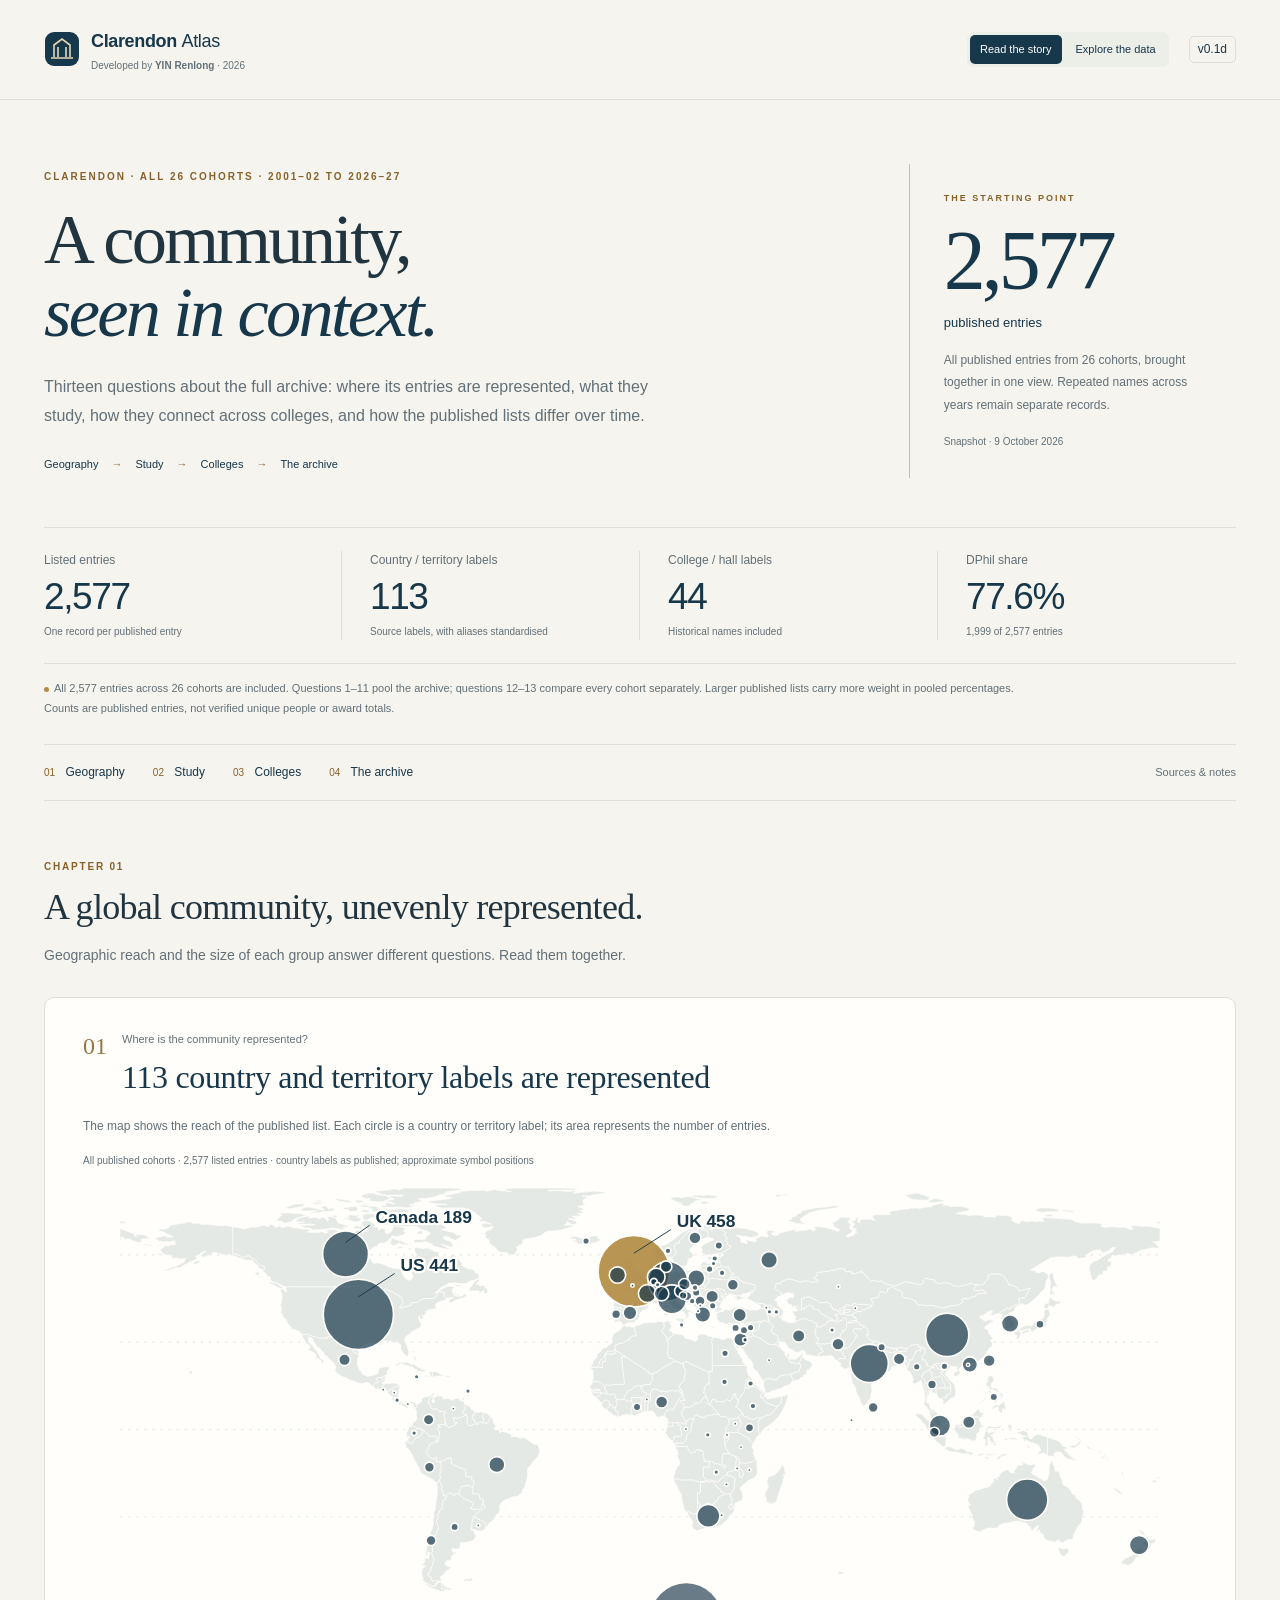
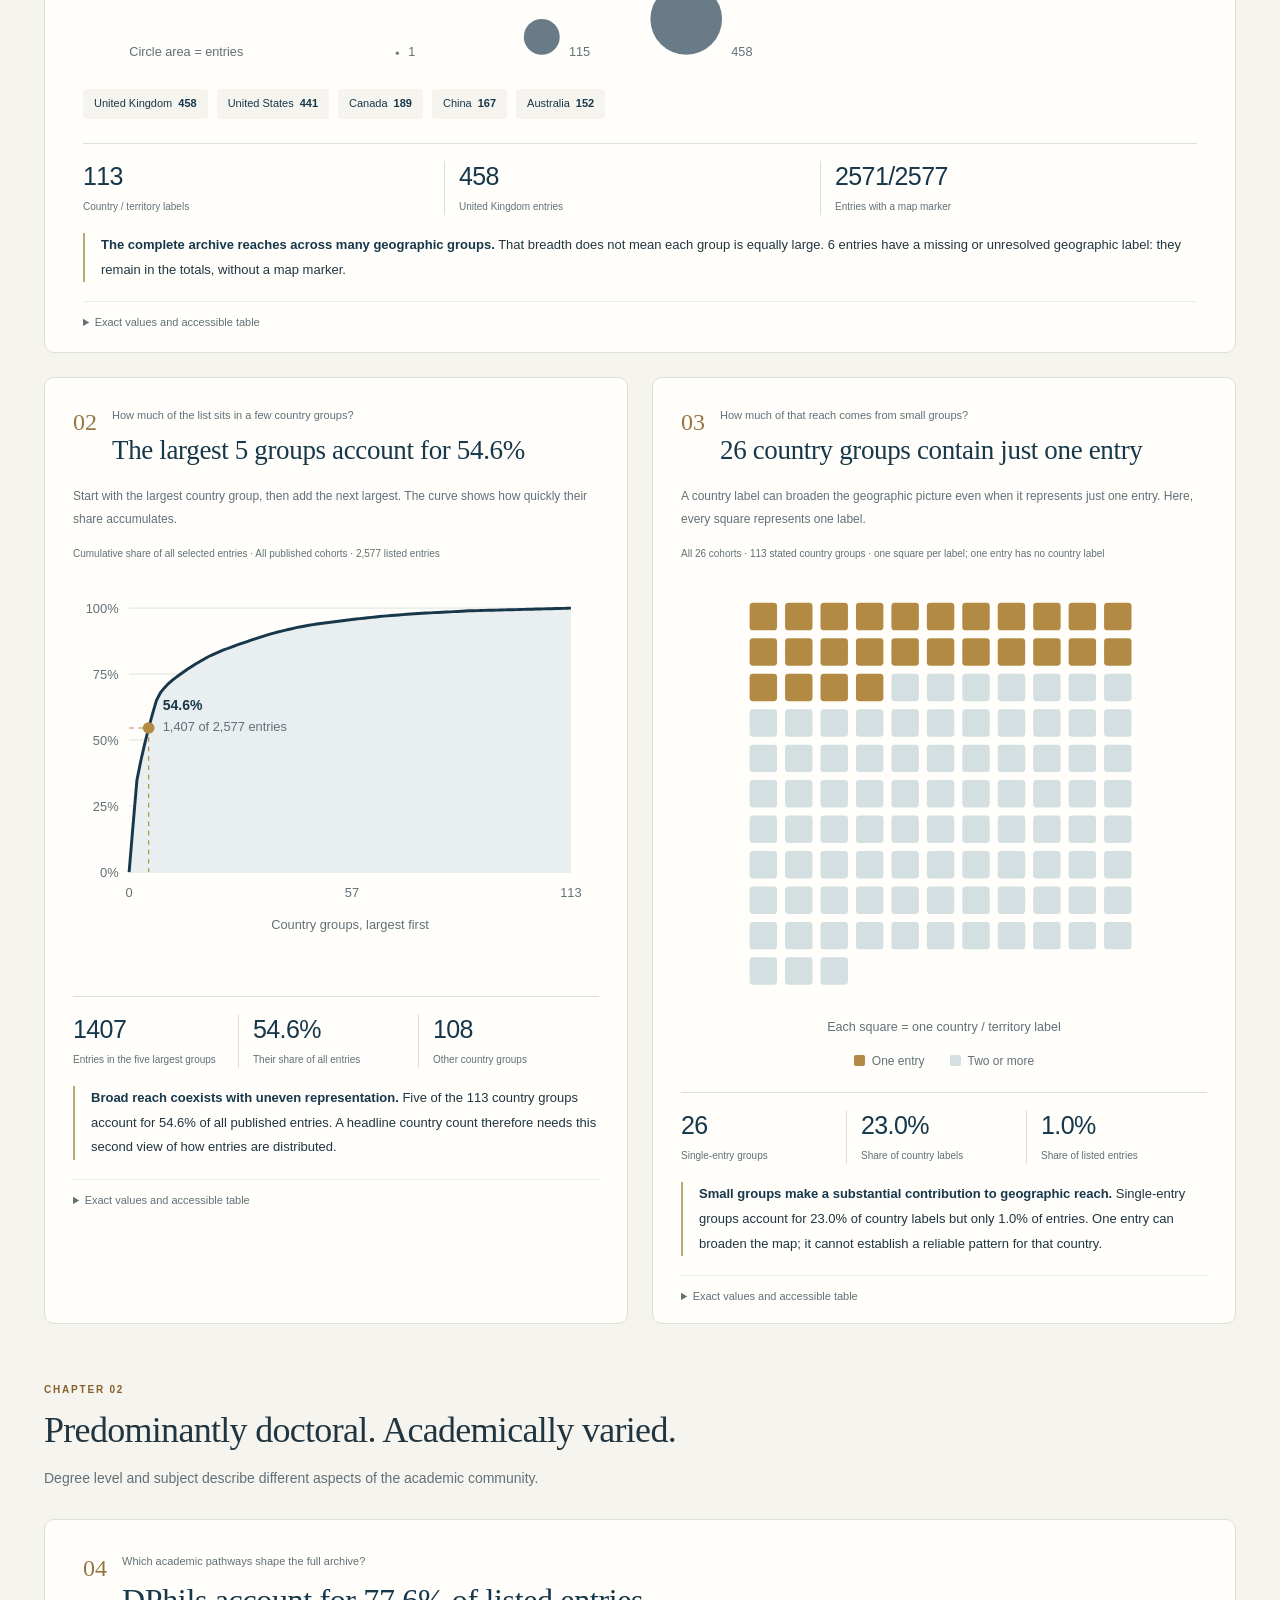
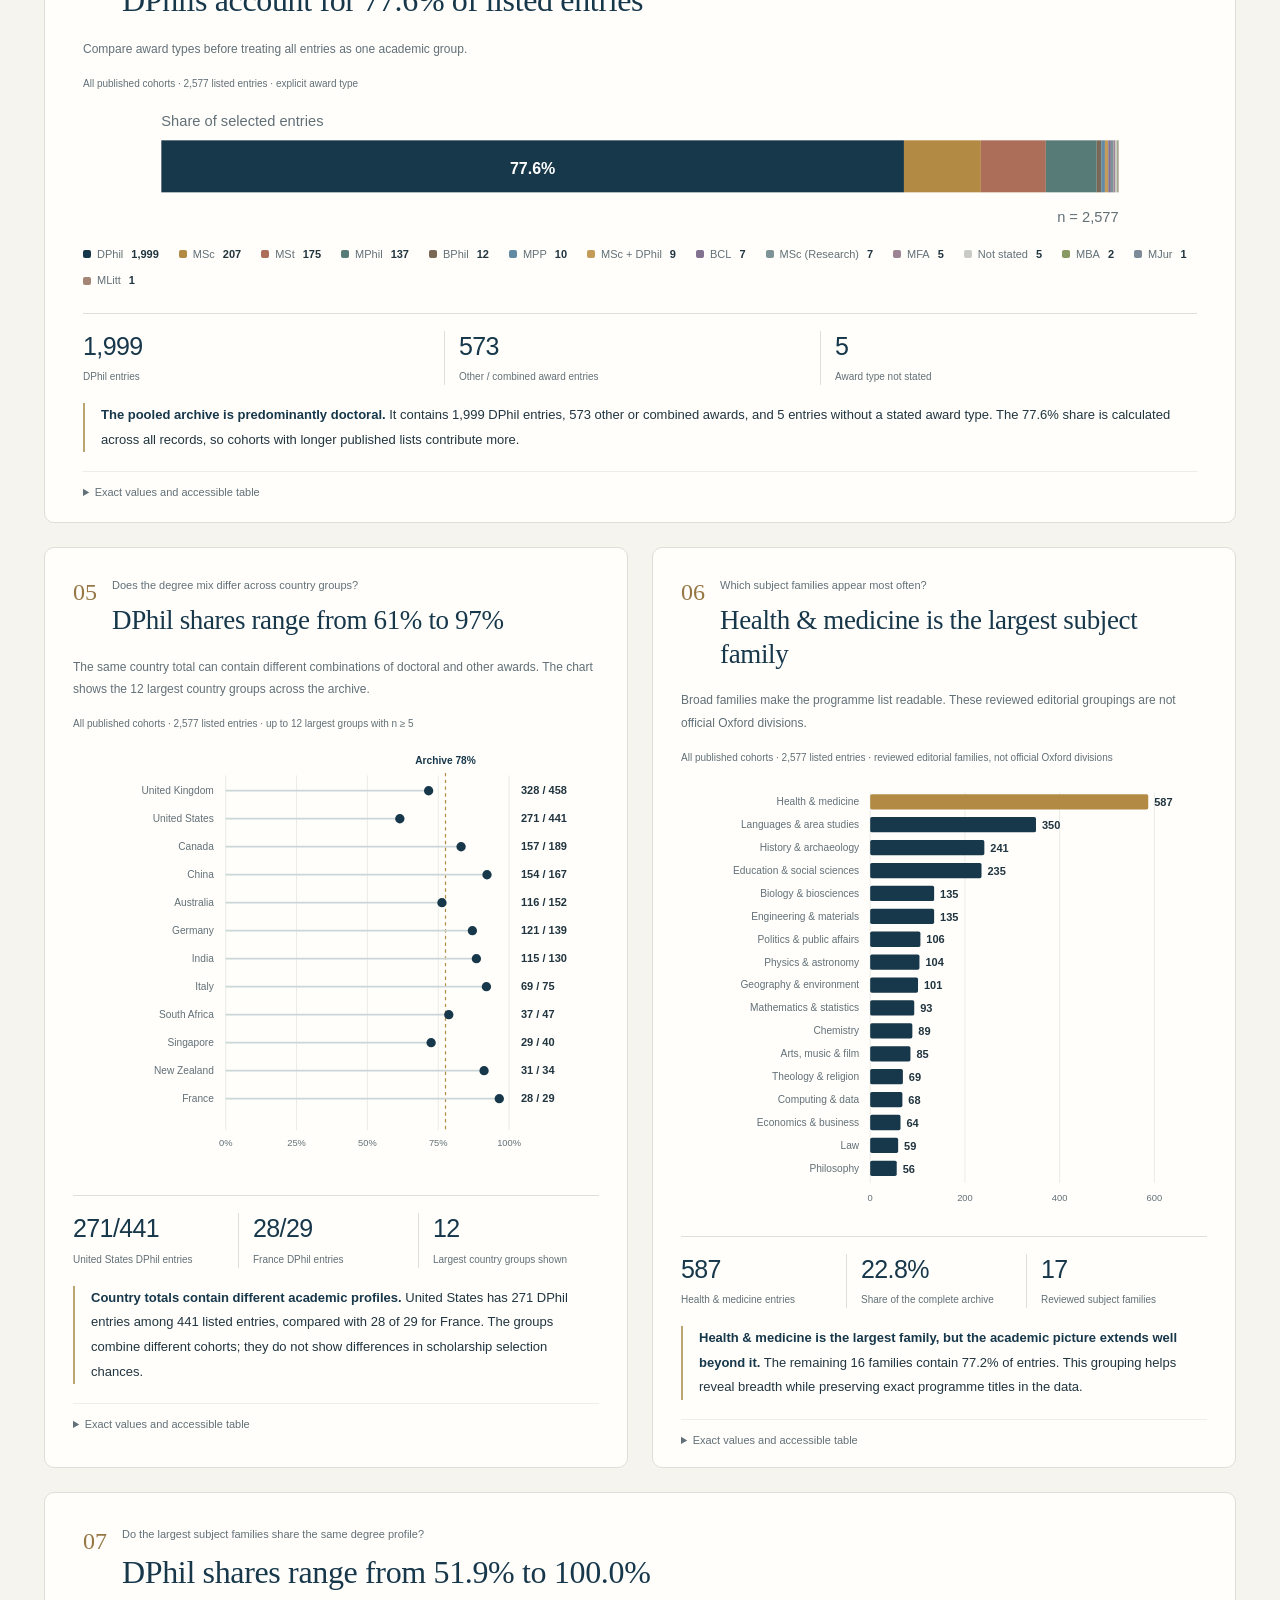
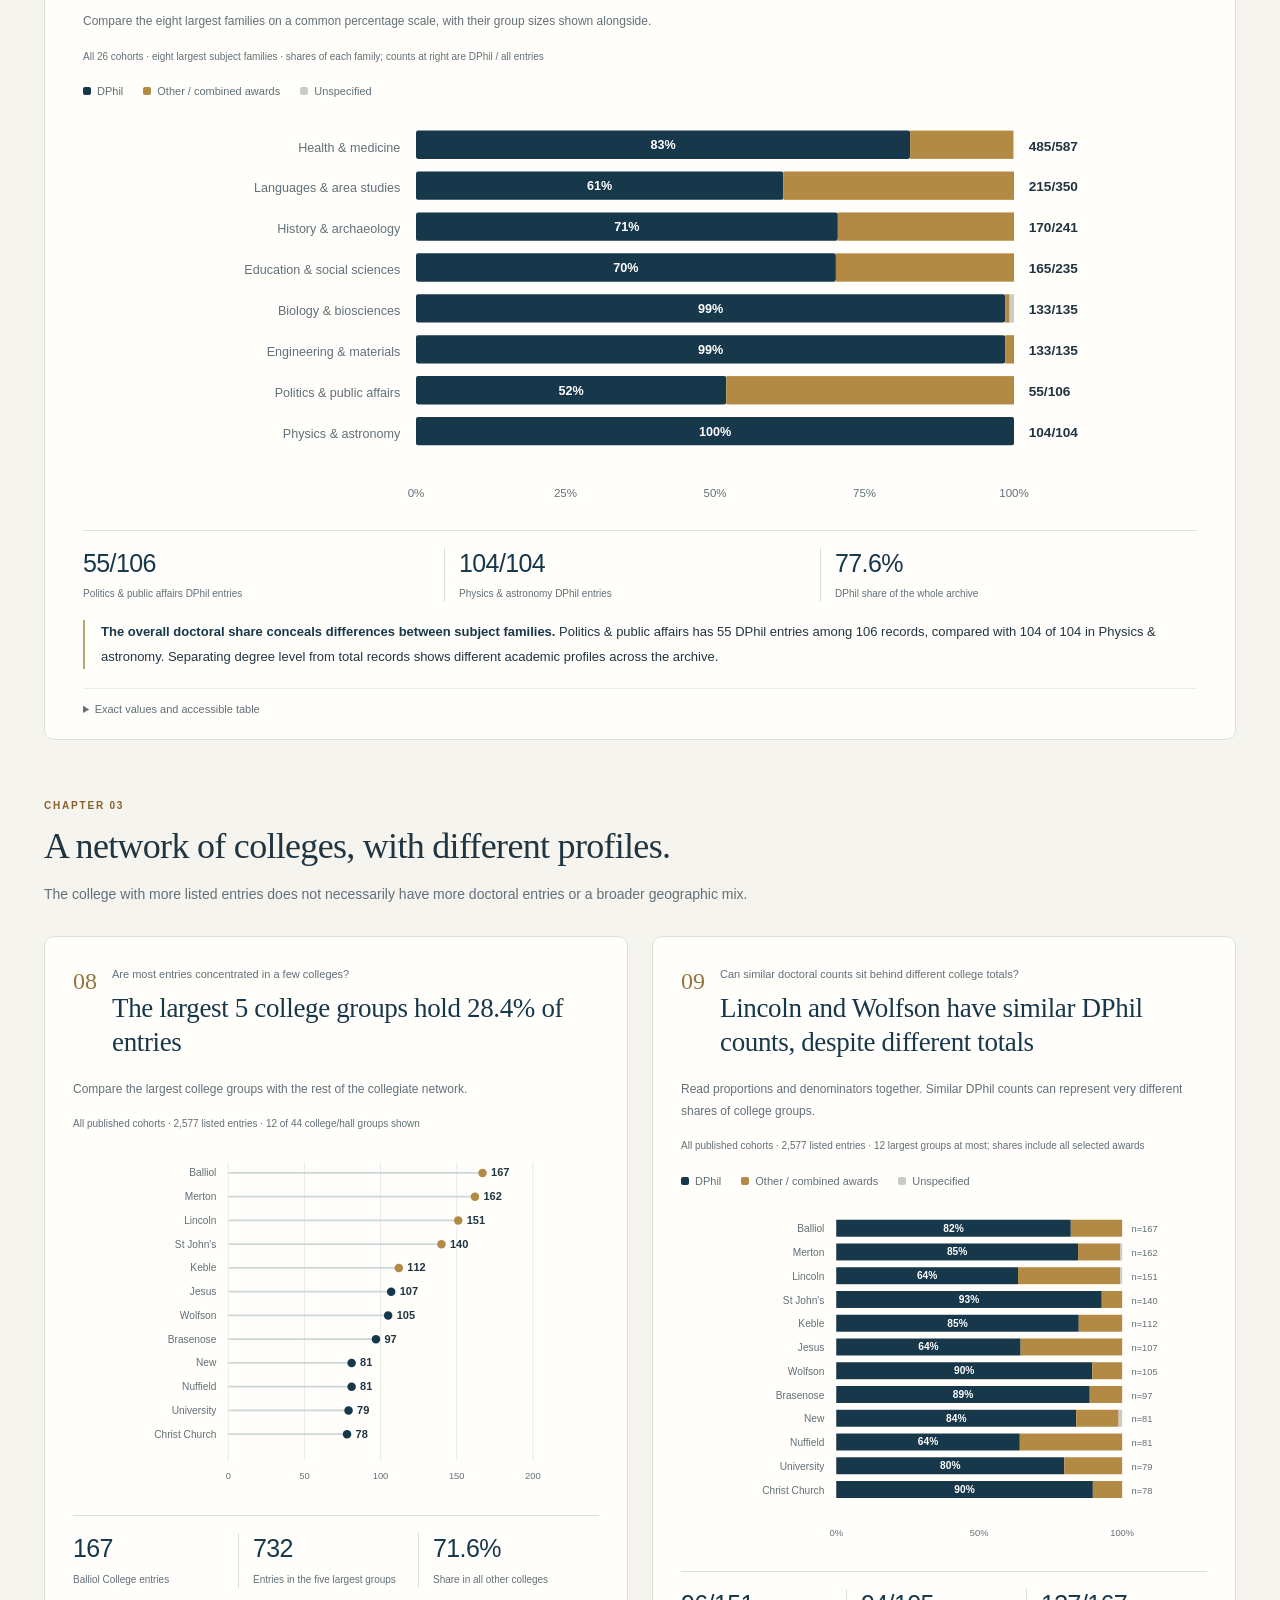
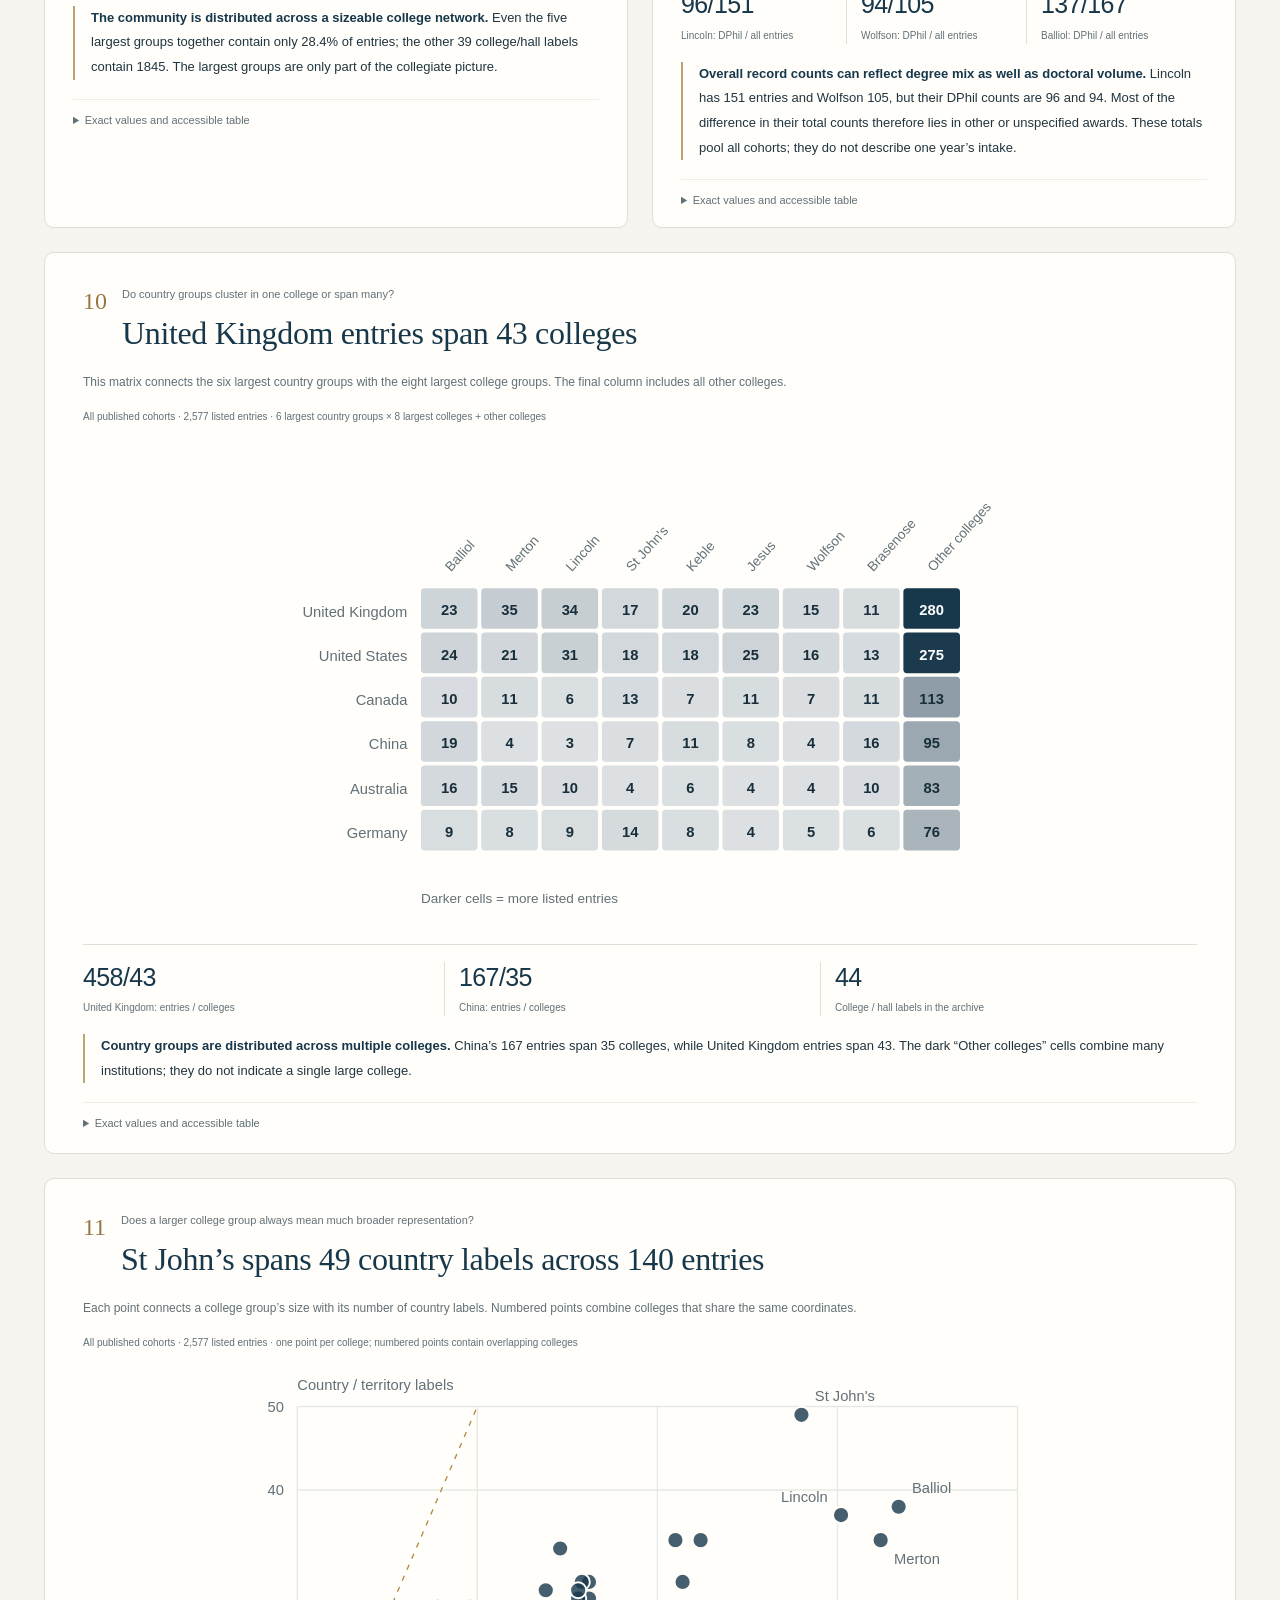
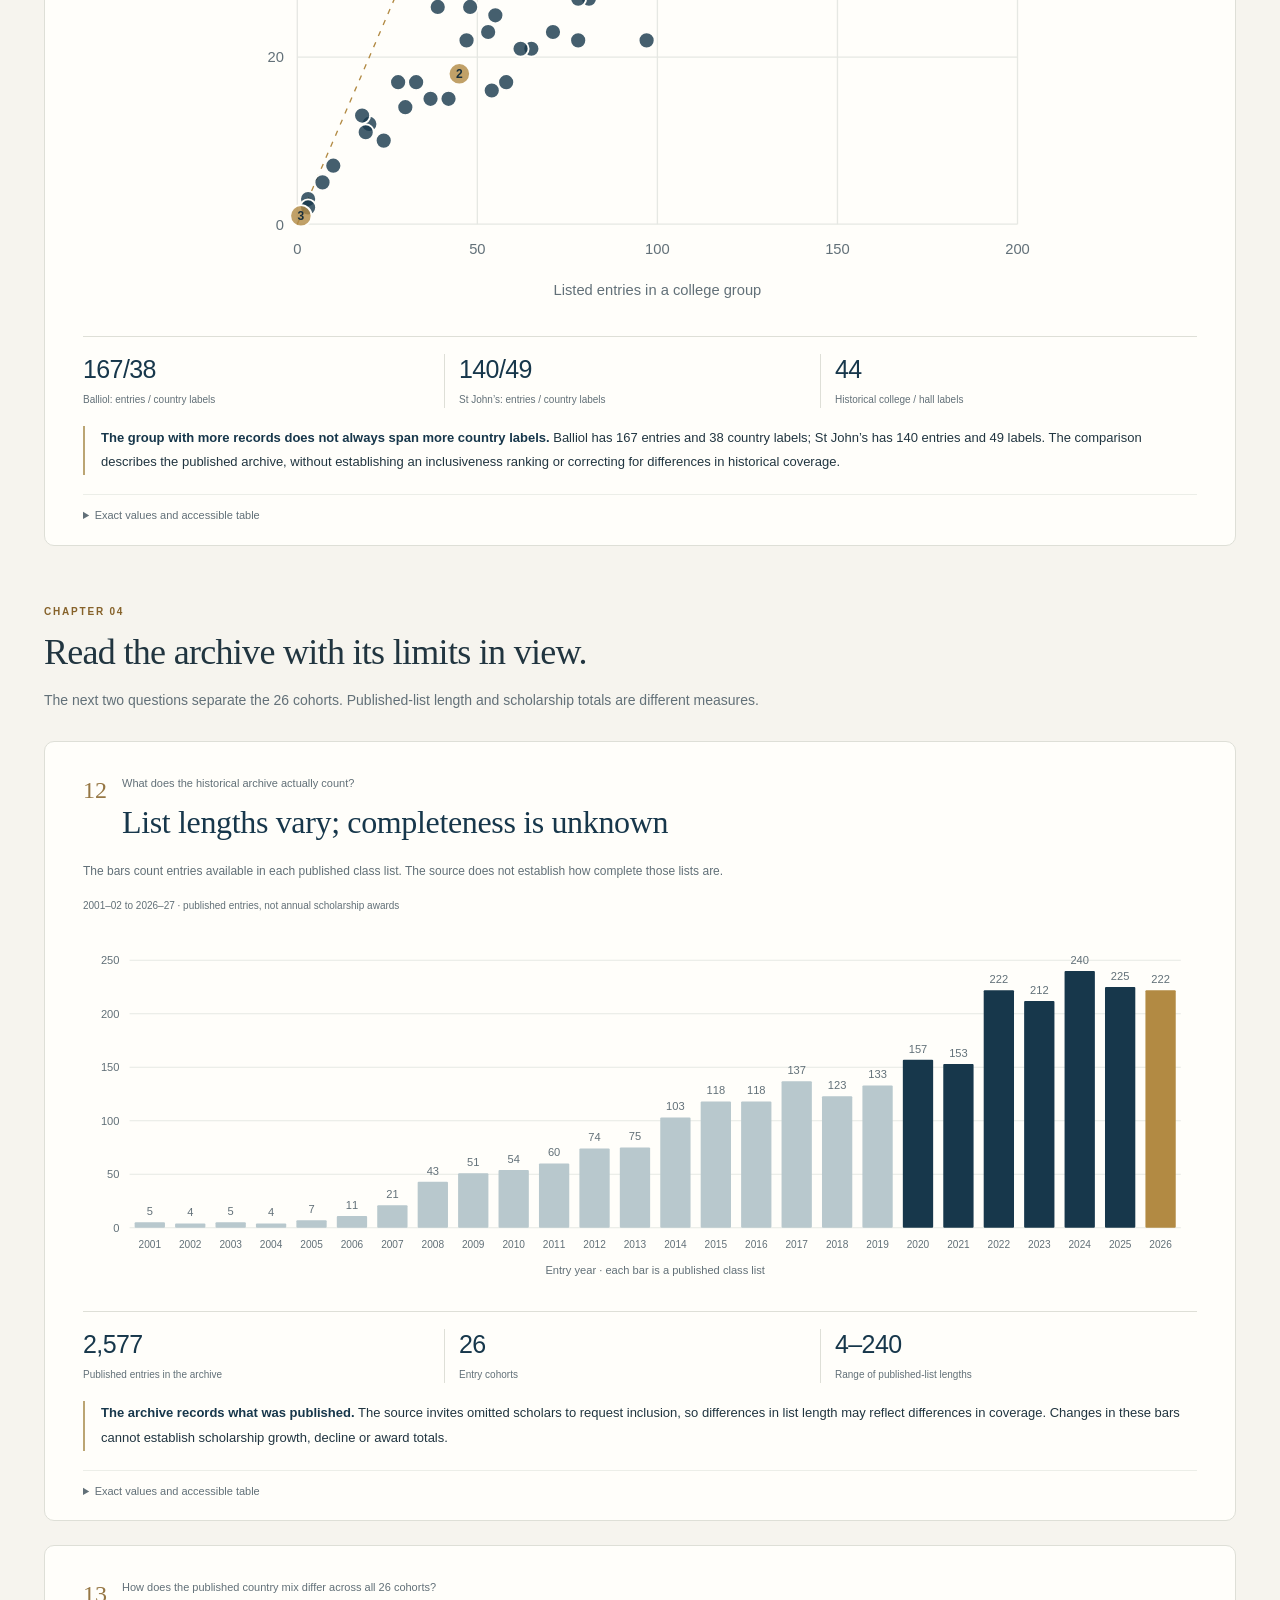
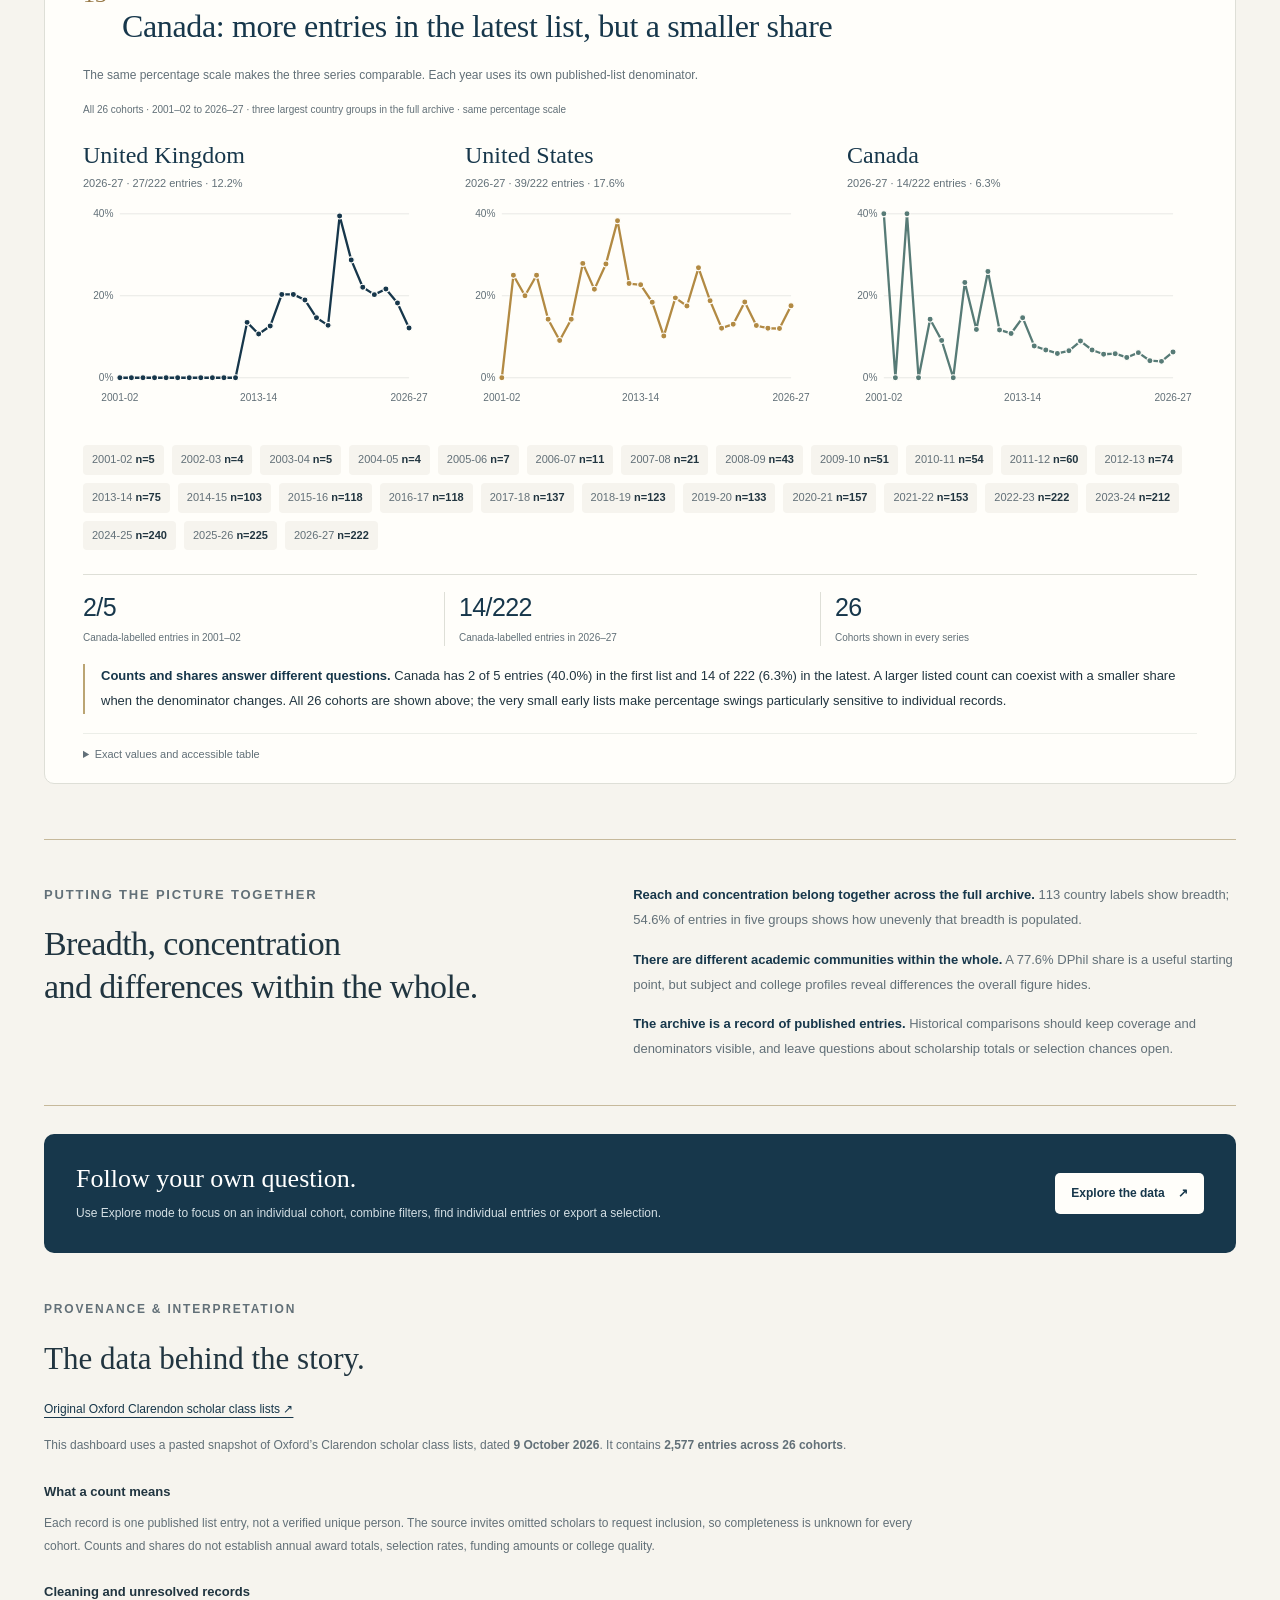
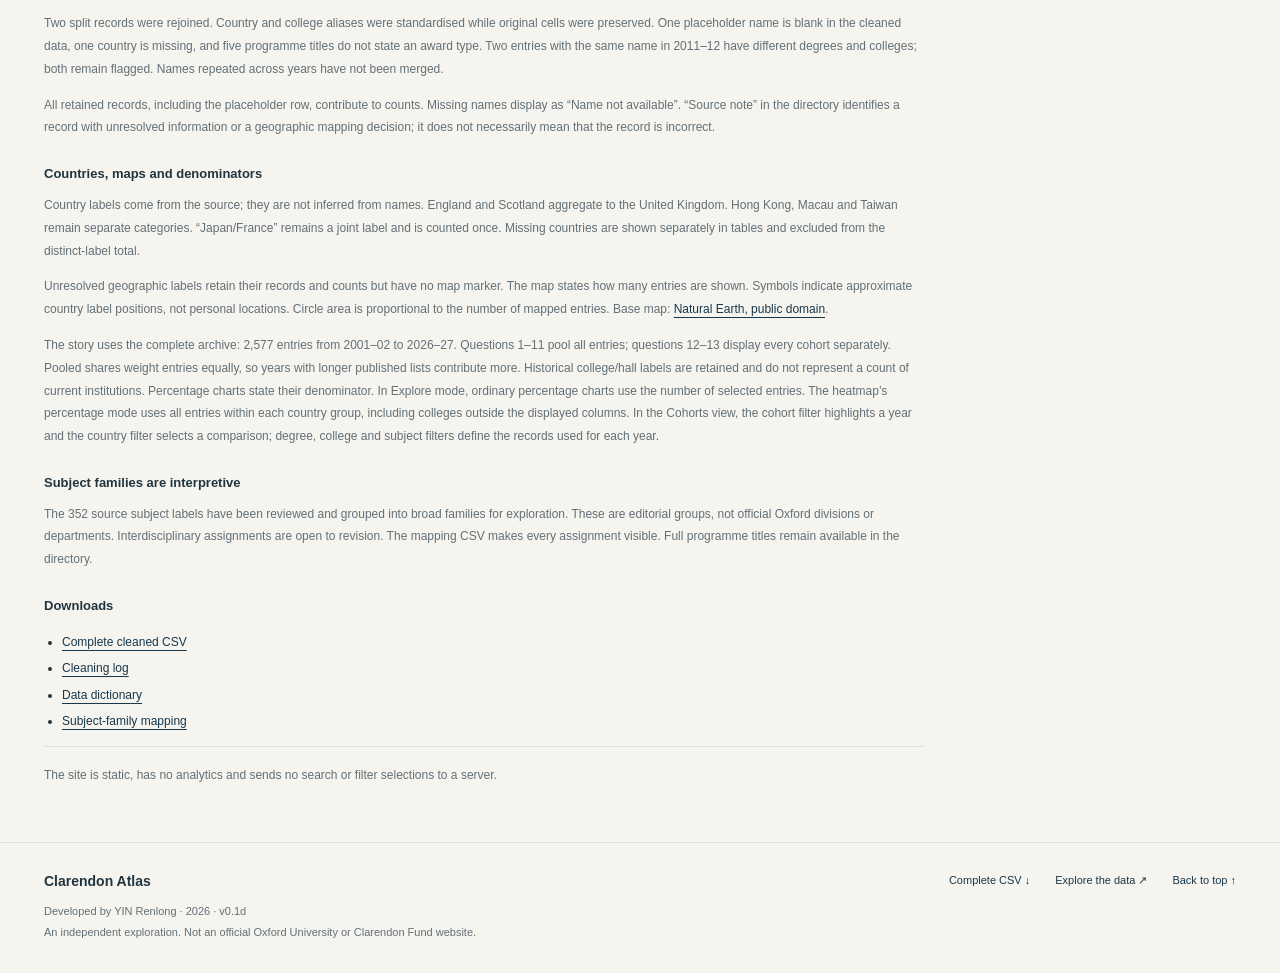
==== commit d515a083: "Build Clarendon Atlas v0.1d" ====
--- a/index.html
+++ b/index.html
@@ -12,8 +12,8 @@
 <body class="story-page" data-mode="story">
 <a href="#main" class="skip-link">Skip to the story</a>
 <header class="masthead shell">
-  <a class="wordmark" href="index.html" aria-label="Clarendon Atlas home"><svg viewBox="0 0 36 36" width="36" height="36" aria-hidden="true"><rect x="1" y="1" width="34" height="34" rx="9" fill="#17374b"/><path d="M10 26V14l8-6 8 6v12M14 26V16m8 10V16M7 27h22" fill="none" stroke="#e6d8b7" stroke-width="1.6"/></svg><span class="brand-copy"><span>Clarendon <strong>Atlas</strong></span><small>Developed by <b>YIN Renlong</b> · 2026</small></span></a>
-  <div class="masthead-right"><nav class="mode-nav" aria-label="Display mode"><a href="index.html" aria-current="page">Read the story</a><a href="explore.html">Explore the data</a></nav><span class="version">v0.1c</span></div>
+  <div class="wordmark"><a class="brand-home" href="index.html" aria-label="Clarendon Atlas home"><svg viewBox="0 0 36 36" width="36" height="36" aria-hidden="true"><rect x="1" y="1" width="34" height="34" rx="9" fill="#17374b"/><path d="M10 26V14l8-6 8 6v12M14 26V16m8 10V16M7 27h22" fill="none" stroke="#e6d8b7" stroke-width="1.6"/></svg></a><span class="brand-copy"><a class="brand-title" href="index.html">Clarendon <strong>Atlas</strong></a><small>Developed by <a class="author-link" href="https://www.yin.roma.it/">YIN Renlong</a> · 2026</small></span></div>
+  <div class="masthead-right"><nav class="mode-nav" aria-label="Display mode"><a href="index.html" aria-current="page">Read the story</a><a href="explore.html">Explore the data</a></nav><span class="version">v0.1d</span></div>
 </header>
 <main id="main" class="shell">
   <section class="story-hero" aria-labelledby="page-title"><div class="story-hero-copy"><p class="eyebrow">Clarendon · All 26 cohorts · 2001–02 to 2026–27</p><h1 id="page-title">A community,<br><em>seen in context.</em></h1><p class="story-deck">Thirteen questions about the full archive: where its entries are represented, what they study, how they connect across colleges, and how the published lists differ over time.</p><p class="story-route">Geography <span>→</span> Study <span>→</span> Colleges <span>→</span> The archive</p></div><aside class="hero-finding"><span class="eyebrow">The starting point</span><strong id="hero-total">2,577</strong><span class="hero-finding-label">published entries</span><p>All published entries from 26 cohorts, brought together in one view. Repeated names across years remain separate records.</p><small>Snapshot · 9 October 2026</small></aside></section>
@@ -126,6 +126,6 @@
     <h3>Downloads</h3><ul class="method-downloads"><li><a href="assets/data/clarendon-scholars-clean.csv" download>Complete cleaned CSV</a></li><li><a href="assets/data/clarendon-cleaning-log.csv" download>Cleaning log</a></li><li><a href="assets/data/clarendon-data-dictionary.csv" download>Data dictionary</a></li><li><a href="assets/data/subject-families.csv" download>Subject-family mapping</a></li></ul><p class="method-end">The site is static, has no analytics and sends no search or filter selections to a server.</p>
   </section>
 </main>
-<footer class="footer shell"><div><strong>Clarendon Atlas</strong><p>Developed by YIN Renlong · 2026 · v0.1c<br>An independent exploration. Not an official Oxford University or Clarendon Fund website.</p></div><div class="footer-links"><a href="assets/data/clarendon-scholars-clean.csv" download>Complete CSV ↓</a><a href="explore.html">Explore the data ↗</a><a href="#page-title">Back to top ↑</a></div></footer>
+<footer class="footer shell"><div><strong>Clarendon Atlas</strong><p>Developed by <a class="author-link" href="https://www.yin.roma.it/">YIN Renlong</a> · 2026 · v0.1d<br>An independent exploration. Not an official Oxford University or Clarendon Fund website.</p></div><div class="footer-links"><a href="assets/data/clarendon-scholars-clean.csv" download>Complete CSV ↓</a><a href="explore.html">Explore the data ↗</a><a href="#page-title">Back to top ↑</a></div></footer>
 <div id="tooltip" class="tooltip" role="tooltip" hidden></div>
 </body></html>
--- a/assets/css/styles.css
+++ b/assets/css/styles.css
@@ -10,4 +10,10 @@
 @media(prefers-reduced-motion:reduce){html{scroll-behavior:auto}*{transition:none!important}}
 @media print{body{background:white}.shell{max-width:none;padding:0}.masthead{height:60px}.filters,.scope-note button,.view-navigation,.directory,.footer-links,.chart-data,.download-button,.tooltip,dialog,.hero-aside{display:none!important}.hero{padding:15px 0}.view-panel{break-before:auto}.view-panel:first-of-type{break-before:auto}.chart-card{break-inside:avoid;box-shadow:none}.section-intro{margin:15px 0}.history-charts{grid-template-columns:repeat(3,1fr)}.footer{font-size:9px}}
 
-.brand-copy{display:flex;flex-direction:column;gap:3px}.brand-copy small{font-size:9px;line-height:1.3;letter-spacing:0;color:var(--muted);font-weight:400}.brand-copy small b{font-weight:600}.mode-nav{display:flex;align-items:center;gap:4px;padding:3px;background:#eceee8;border-radius:7px}.mode-nav a{font-size:11px;font-weight:500;padding:6px 10px;border-radius:5px;text-decoration:none;white-space:nowrap}.mode-nav a[aria-current=page]{background:var(--blue);color:white}.mode-nav a:not([aria-current]):hover{background:white}@media(max-width:650px){.masthead{height:auto;min-height:96px;padding-top:13px;padding-bottom:13px;gap:12px;flex-wrap:wrap}.masthead-right{width:100%;justify-content:space-between}.mode-nav a{font-size:11px;padding:6px 12px}.brand-copy small{font-size:9px}}
+.brand-copy{display:flex;flex-direction:column;gap:3px}.brand-copy small{font-size:9px;line-height:1.3;letter-spacing:0;color:var(--muted);font-weight:400}.brand-copy small .author-link{font-weight:600}.mode-nav{display:flex;align-items:center;gap:4px;padding:3px;background:#eceee8;border-radius:7px}.mode-nav a{font-size:11px;font-weight:500;padding:6px 10px;border-radius:5px;text-decoration:none;white-space:nowrap}.mode-nav a[aria-current=page]{background:var(--blue);color:white}.mode-nav a:not([aria-current]):hover{background:white}@media(max-width:650px){.masthead{height:auto;min-height:96px;padding-top:13px;padding-bottom:13px;gap:12px;flex-wrap:wrap}.masthead-right{width:100%;justify-content:space-between}.mode-nav a{font-size:11px;padding:6px 12px}.brand-copy small{font-size:9px}}
+
+/* Keep the home links and author website independently accessible. */
+.brand-home,.brand-title,.author-link{color:inherit;text-decoration:none}
+.brand-home{display:flex;flex:none}
+.brand-title{font-weight:700}
+.brand-title:hover,.author-link:hover,.brand-title:focus-visible,.author-link:focus-visible{text-decoration:underline}
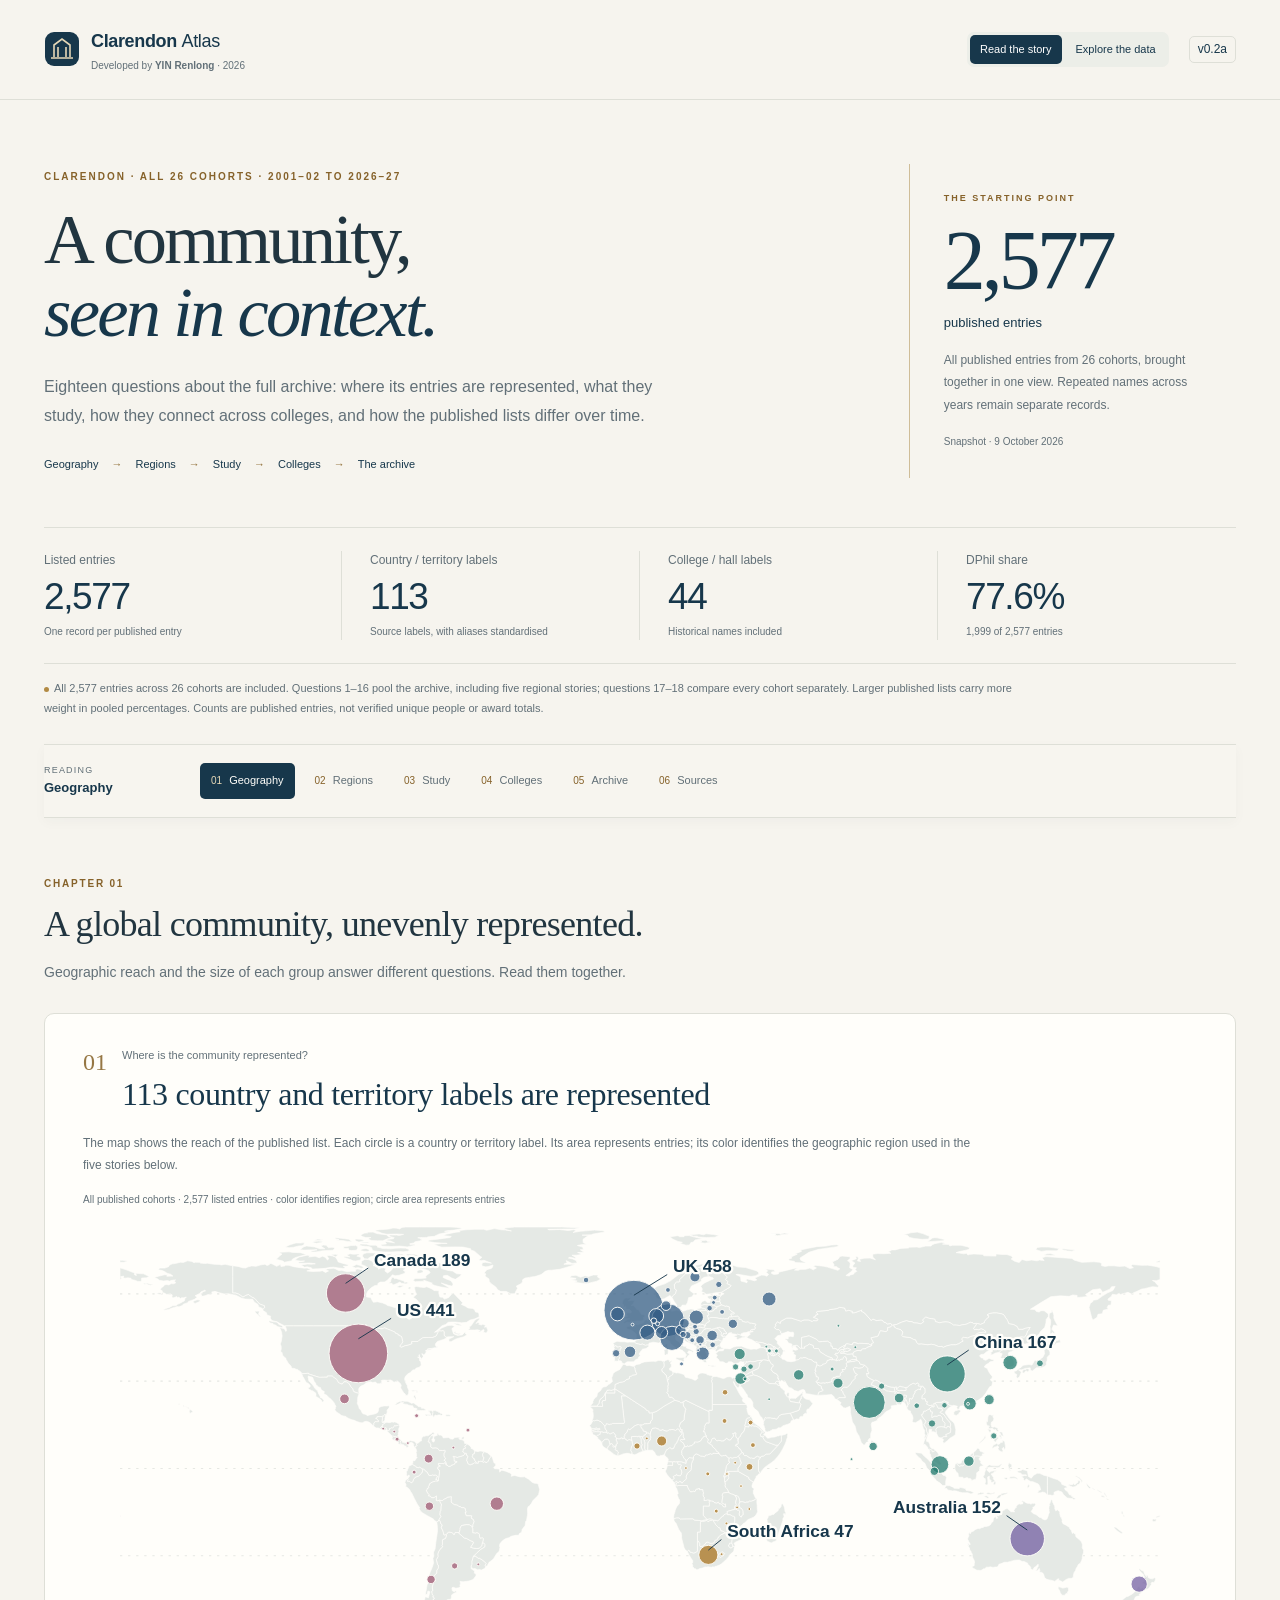
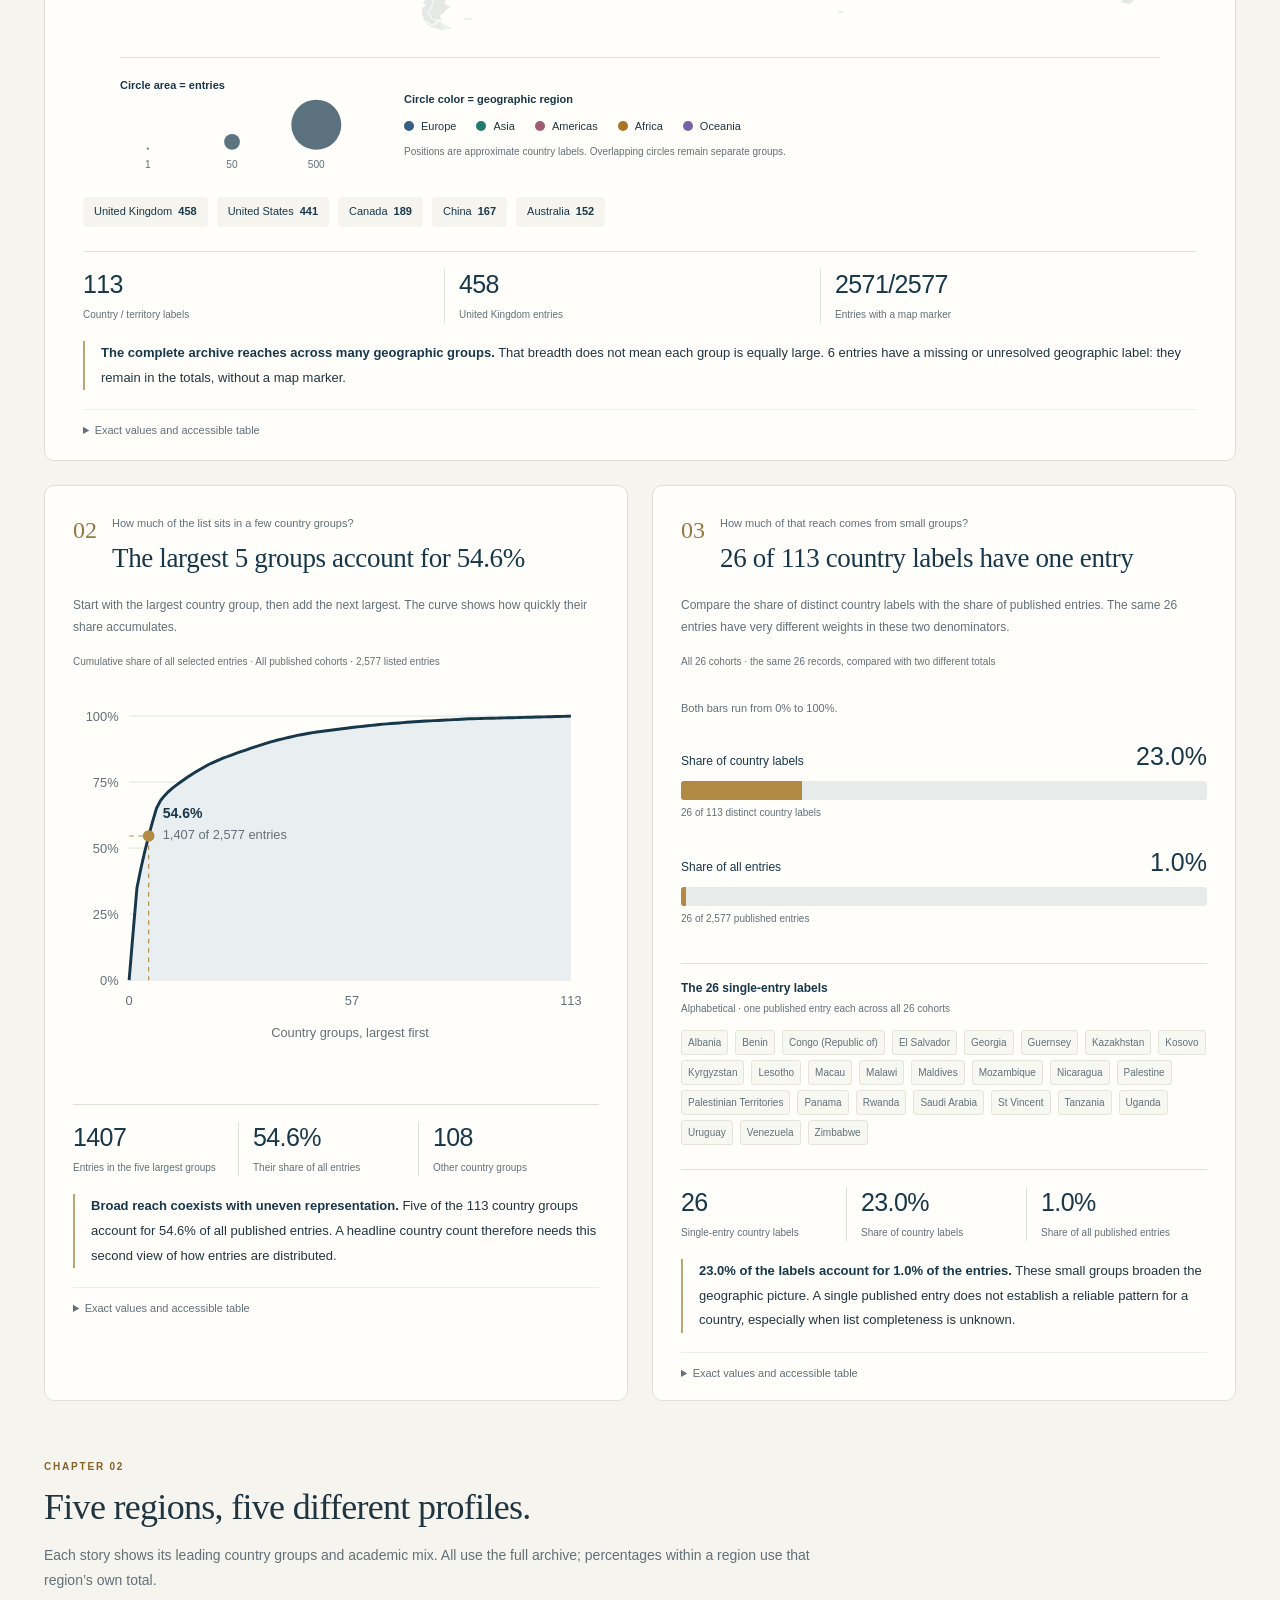
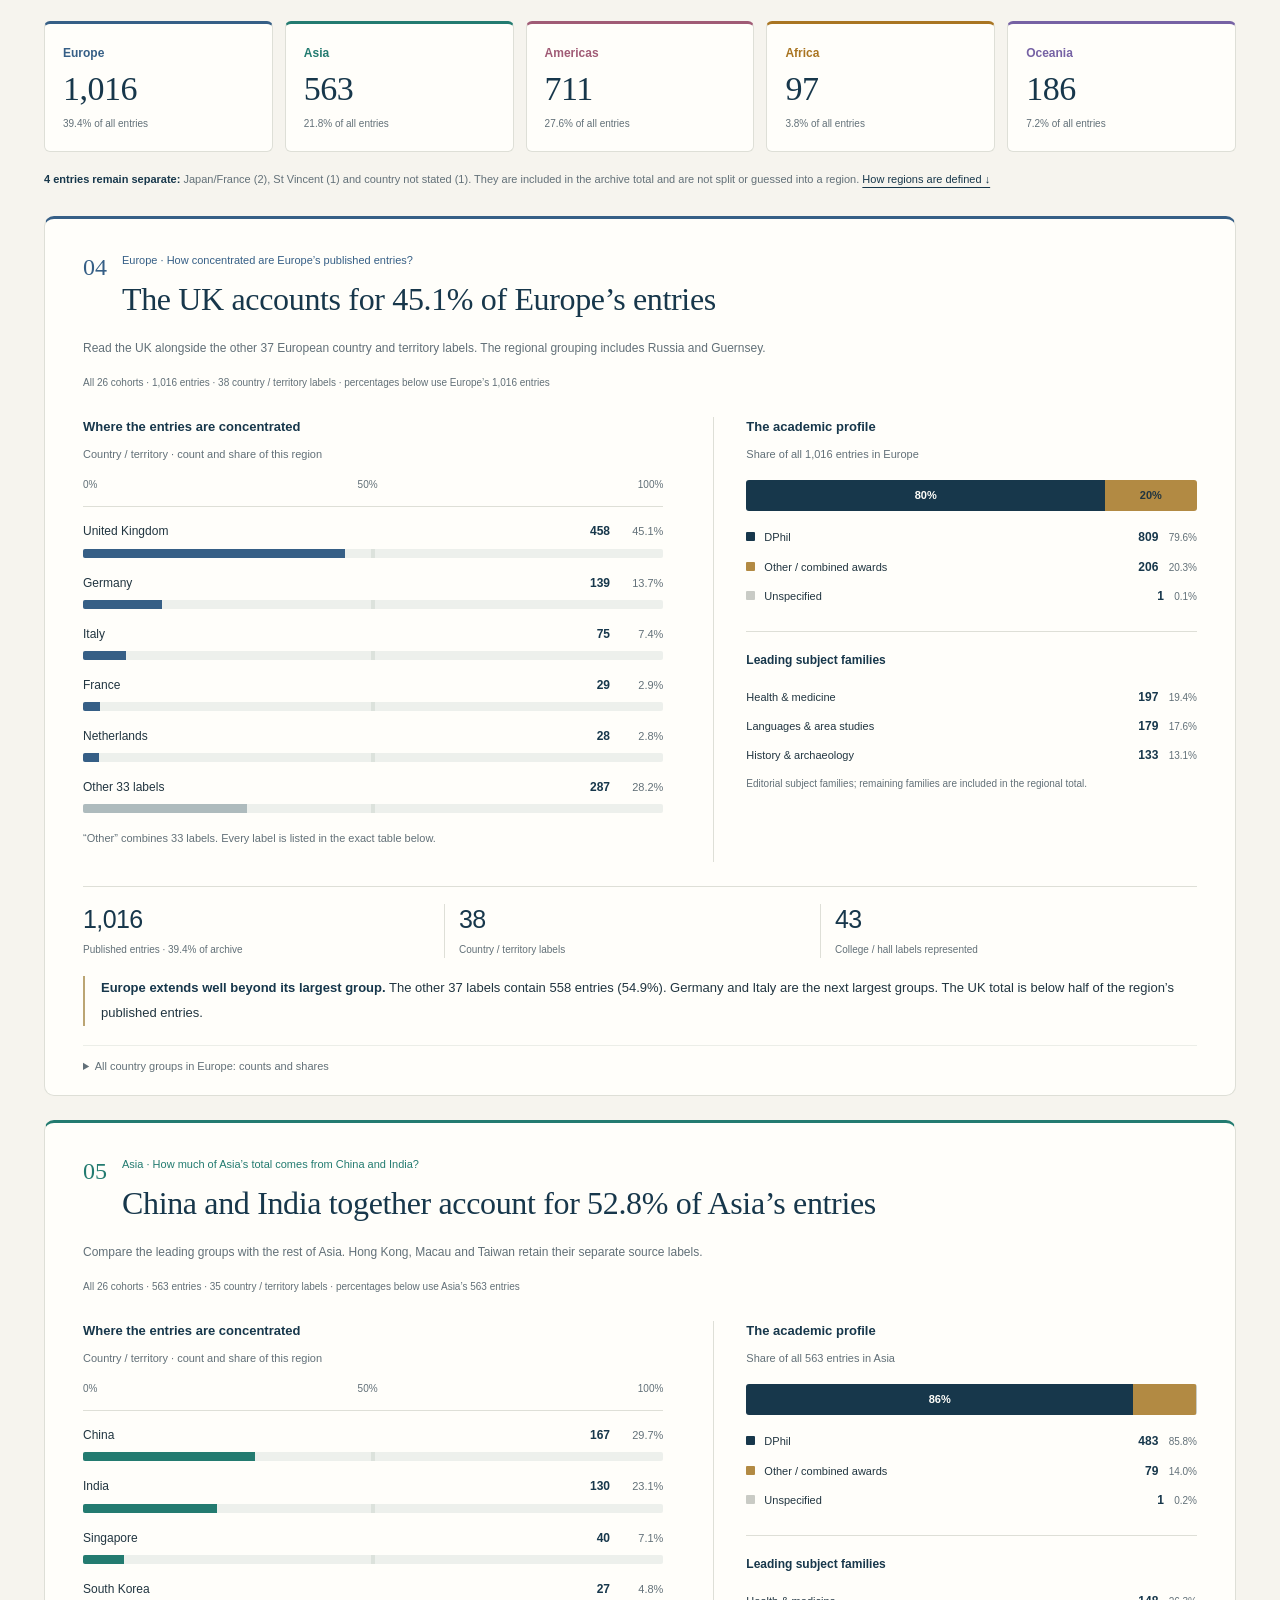
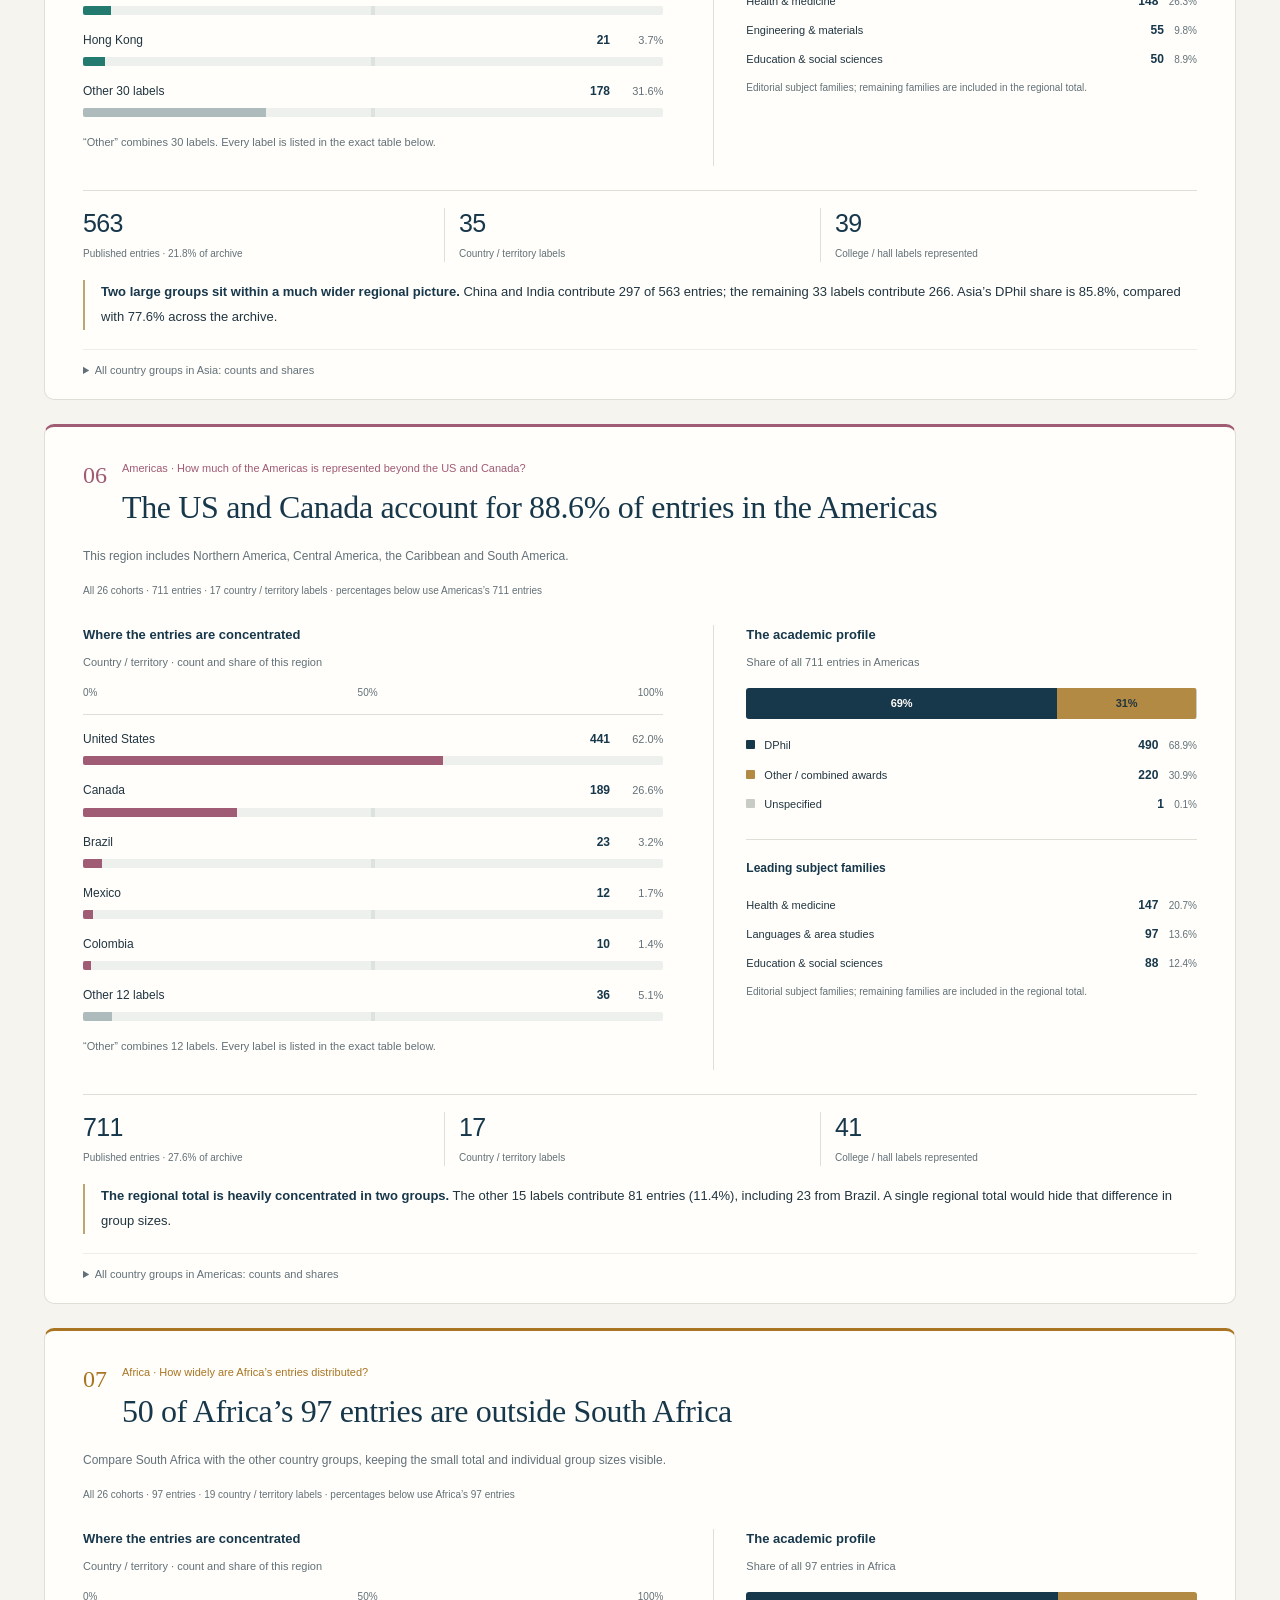
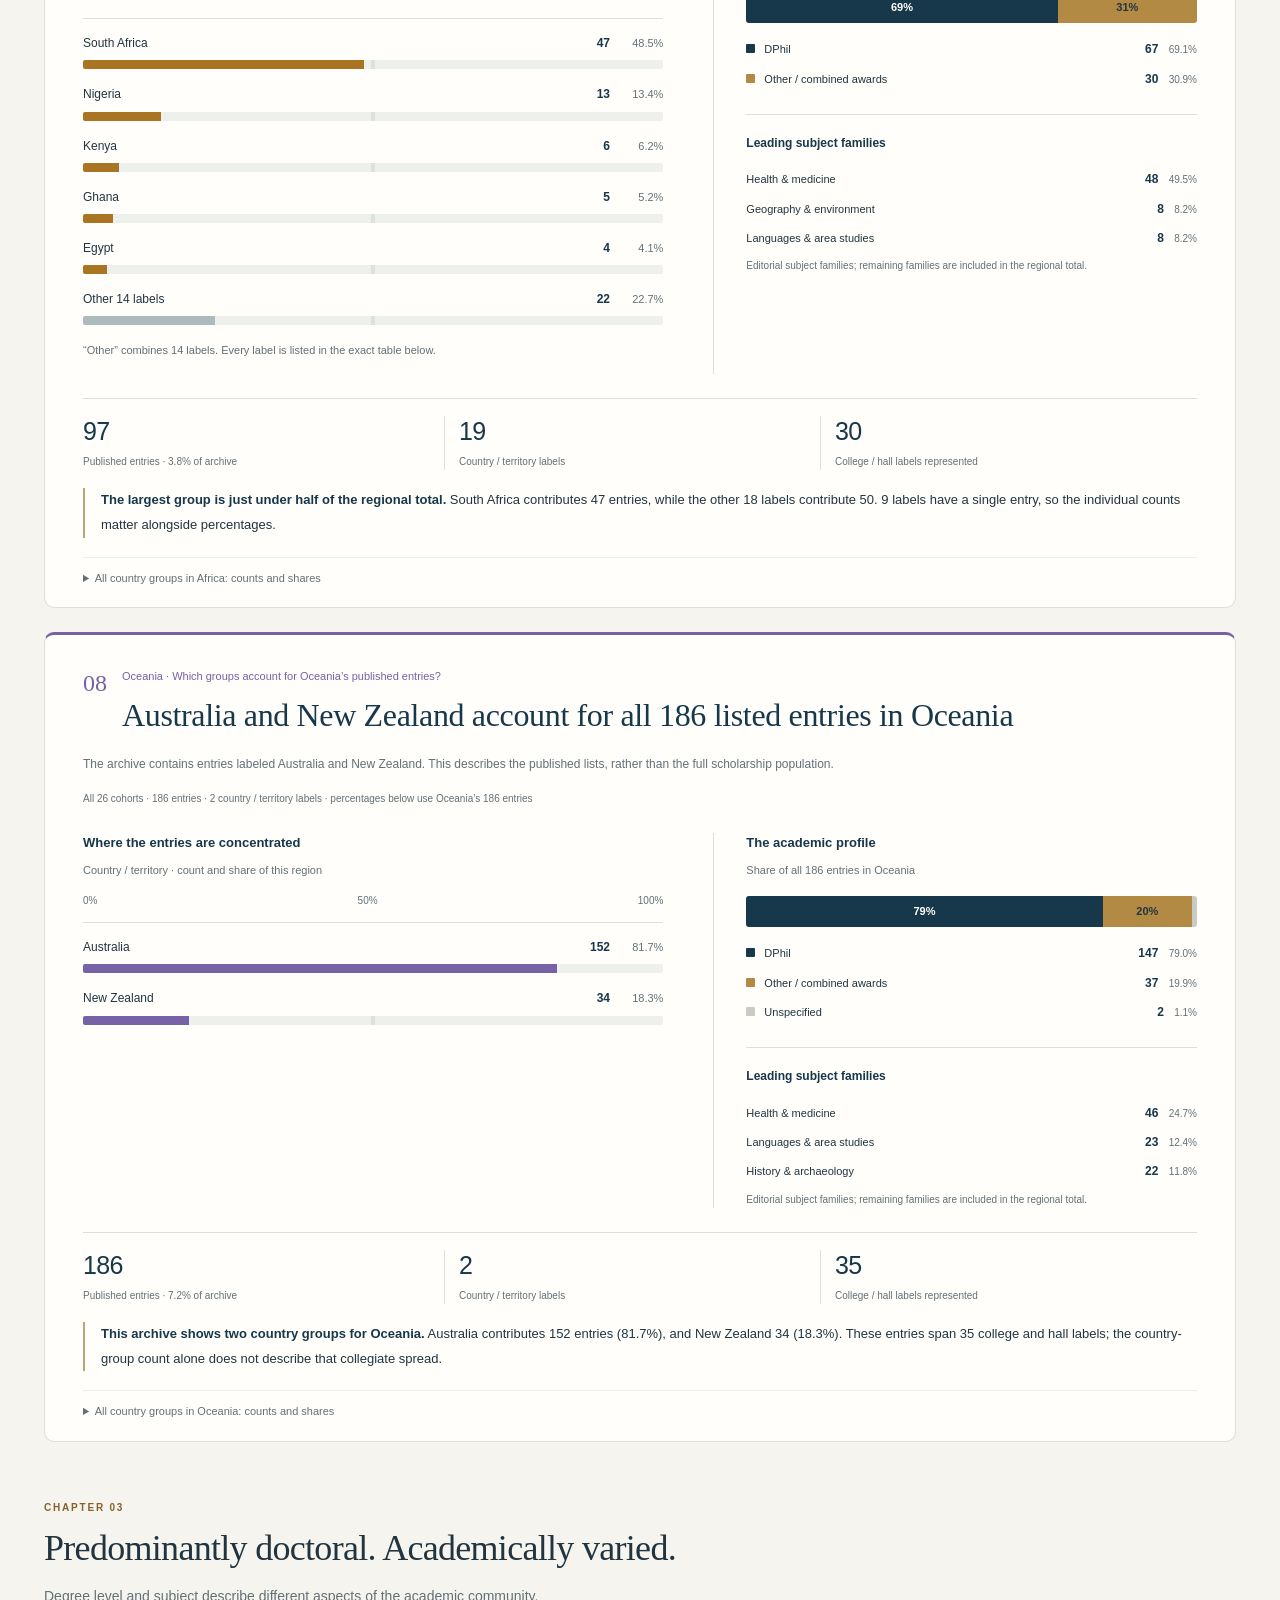
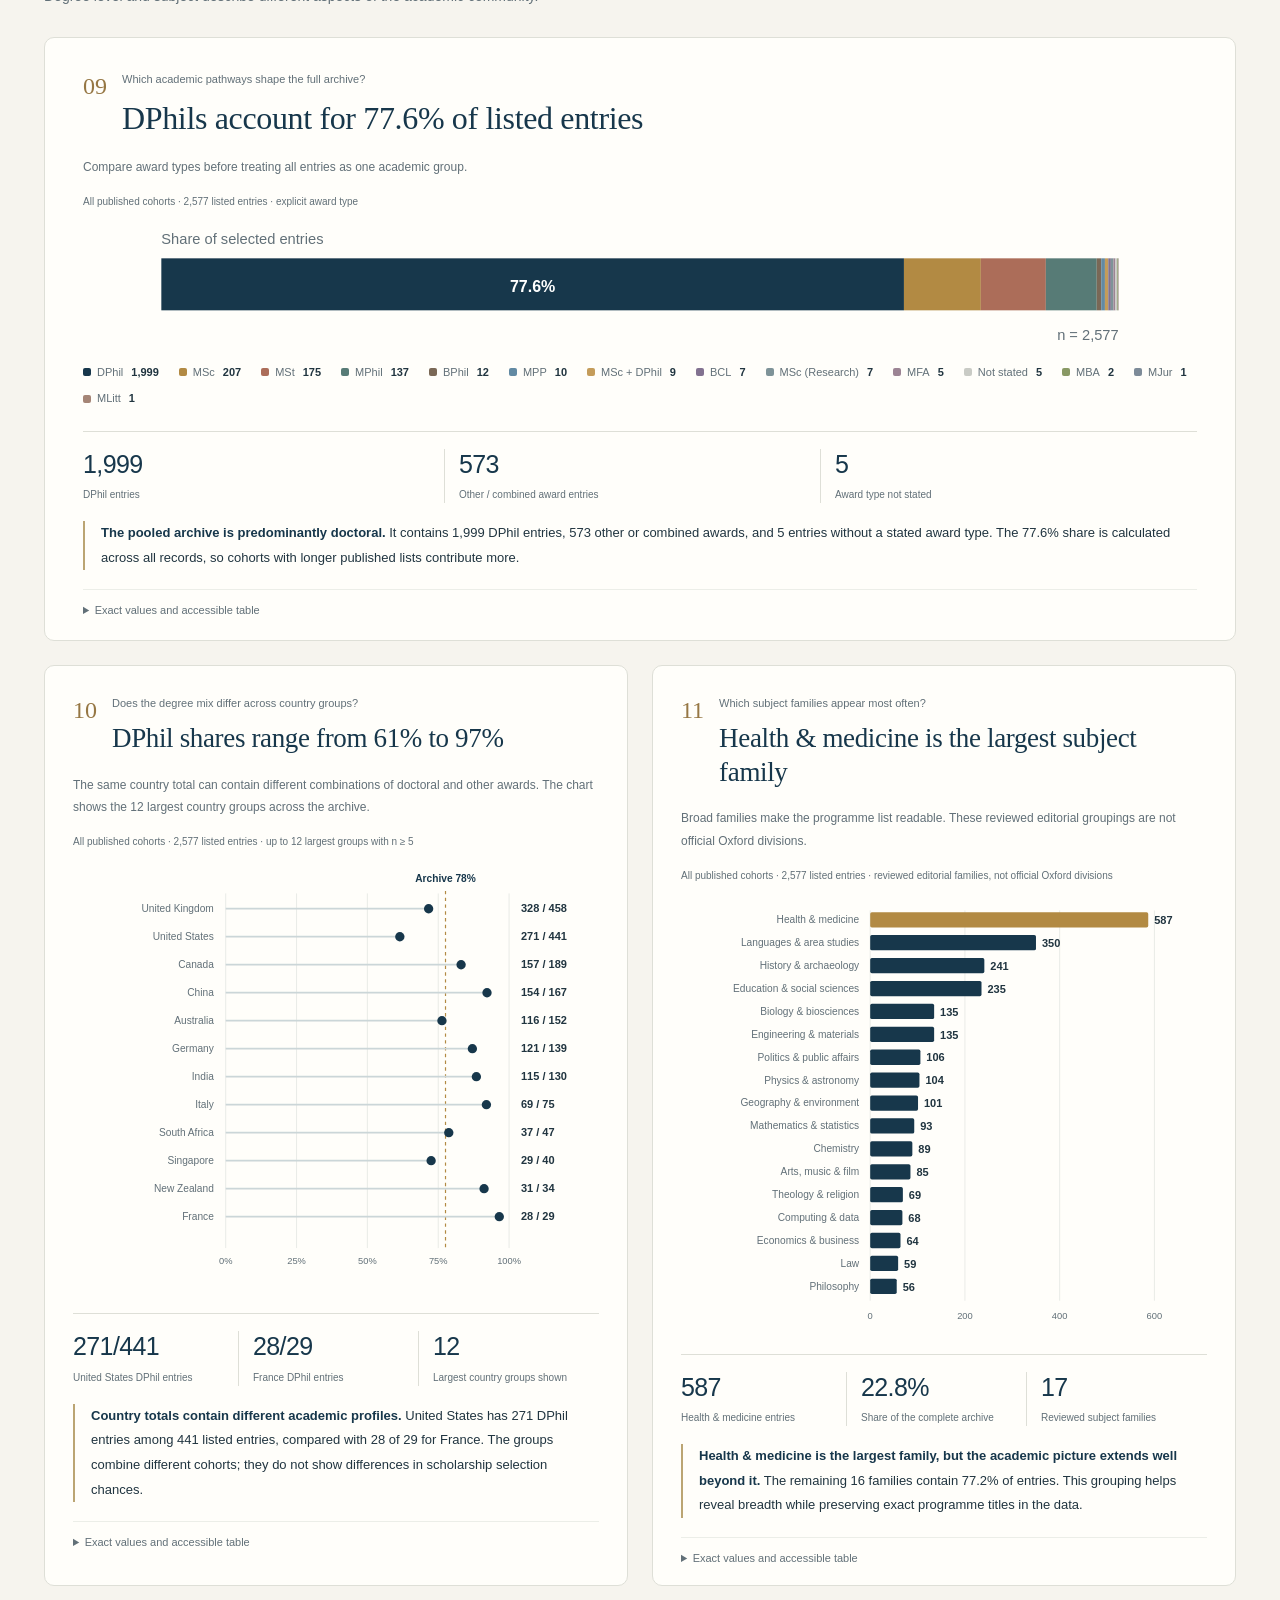
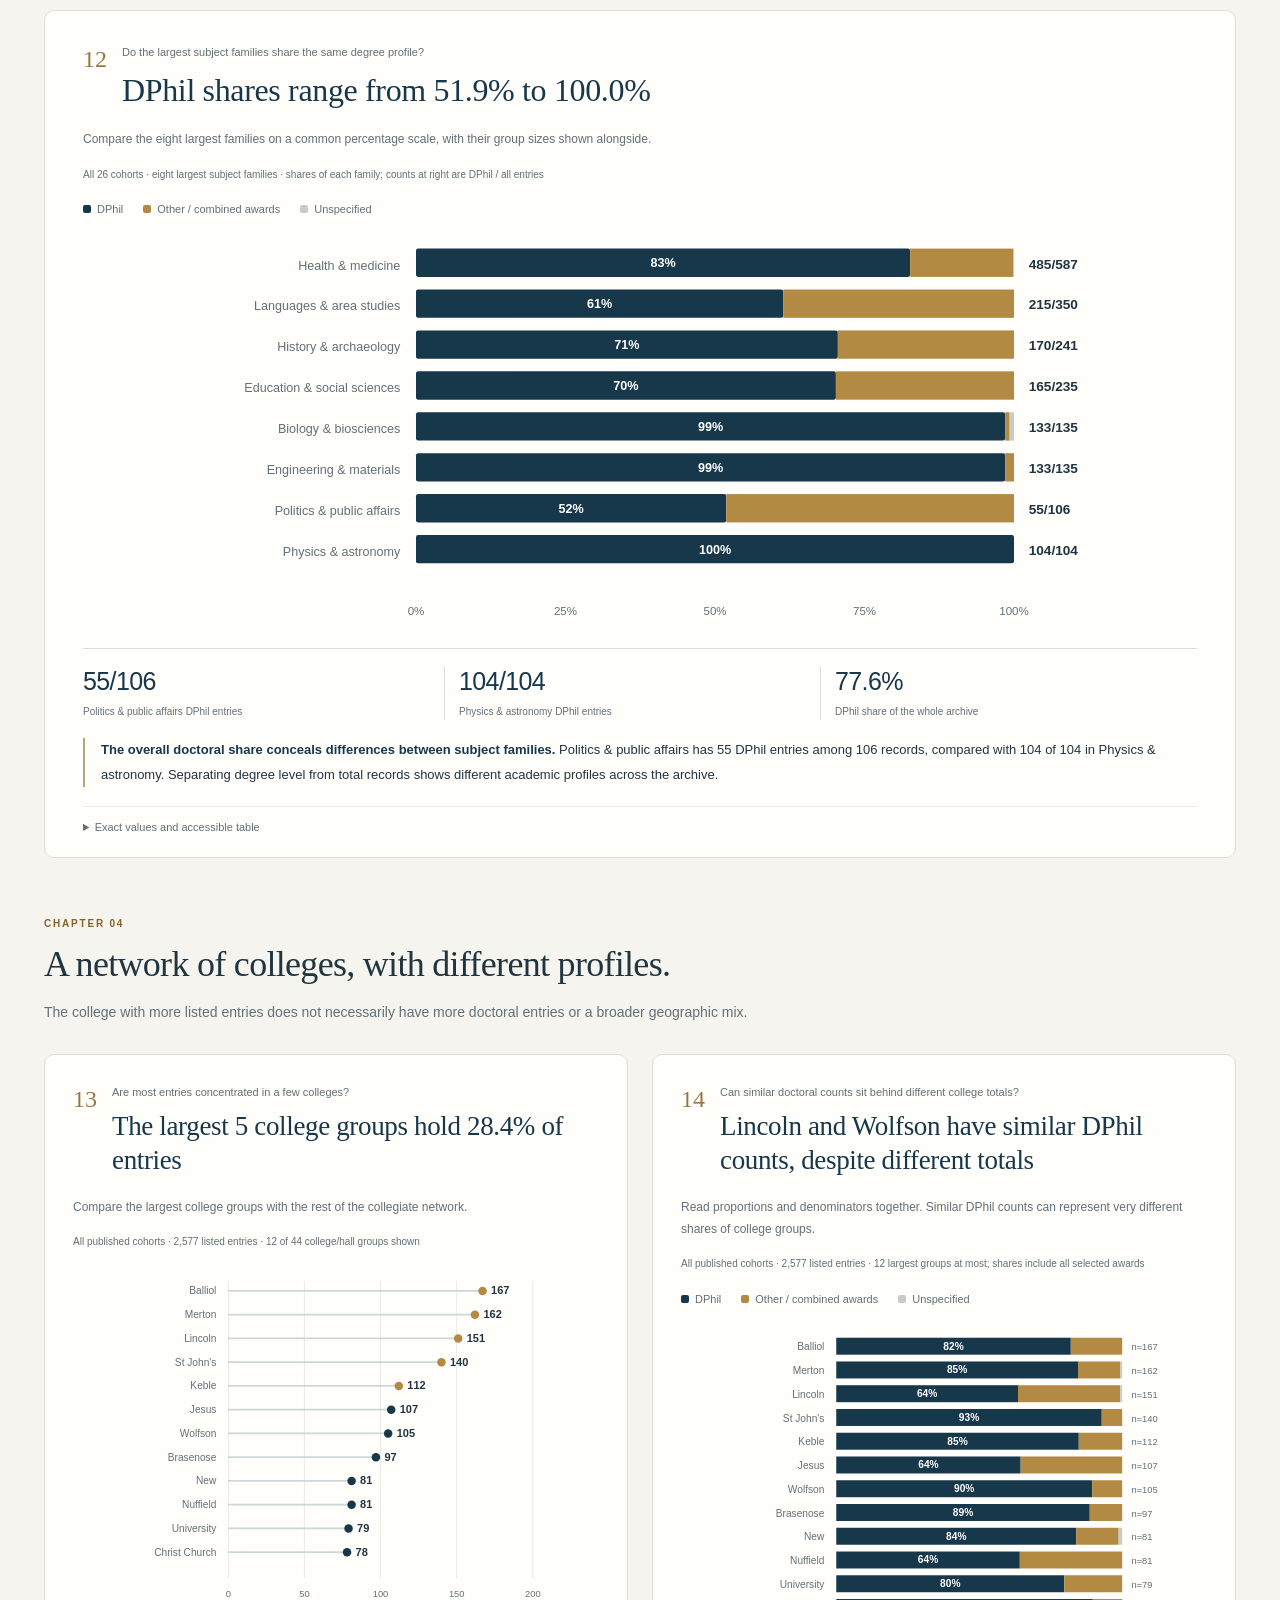
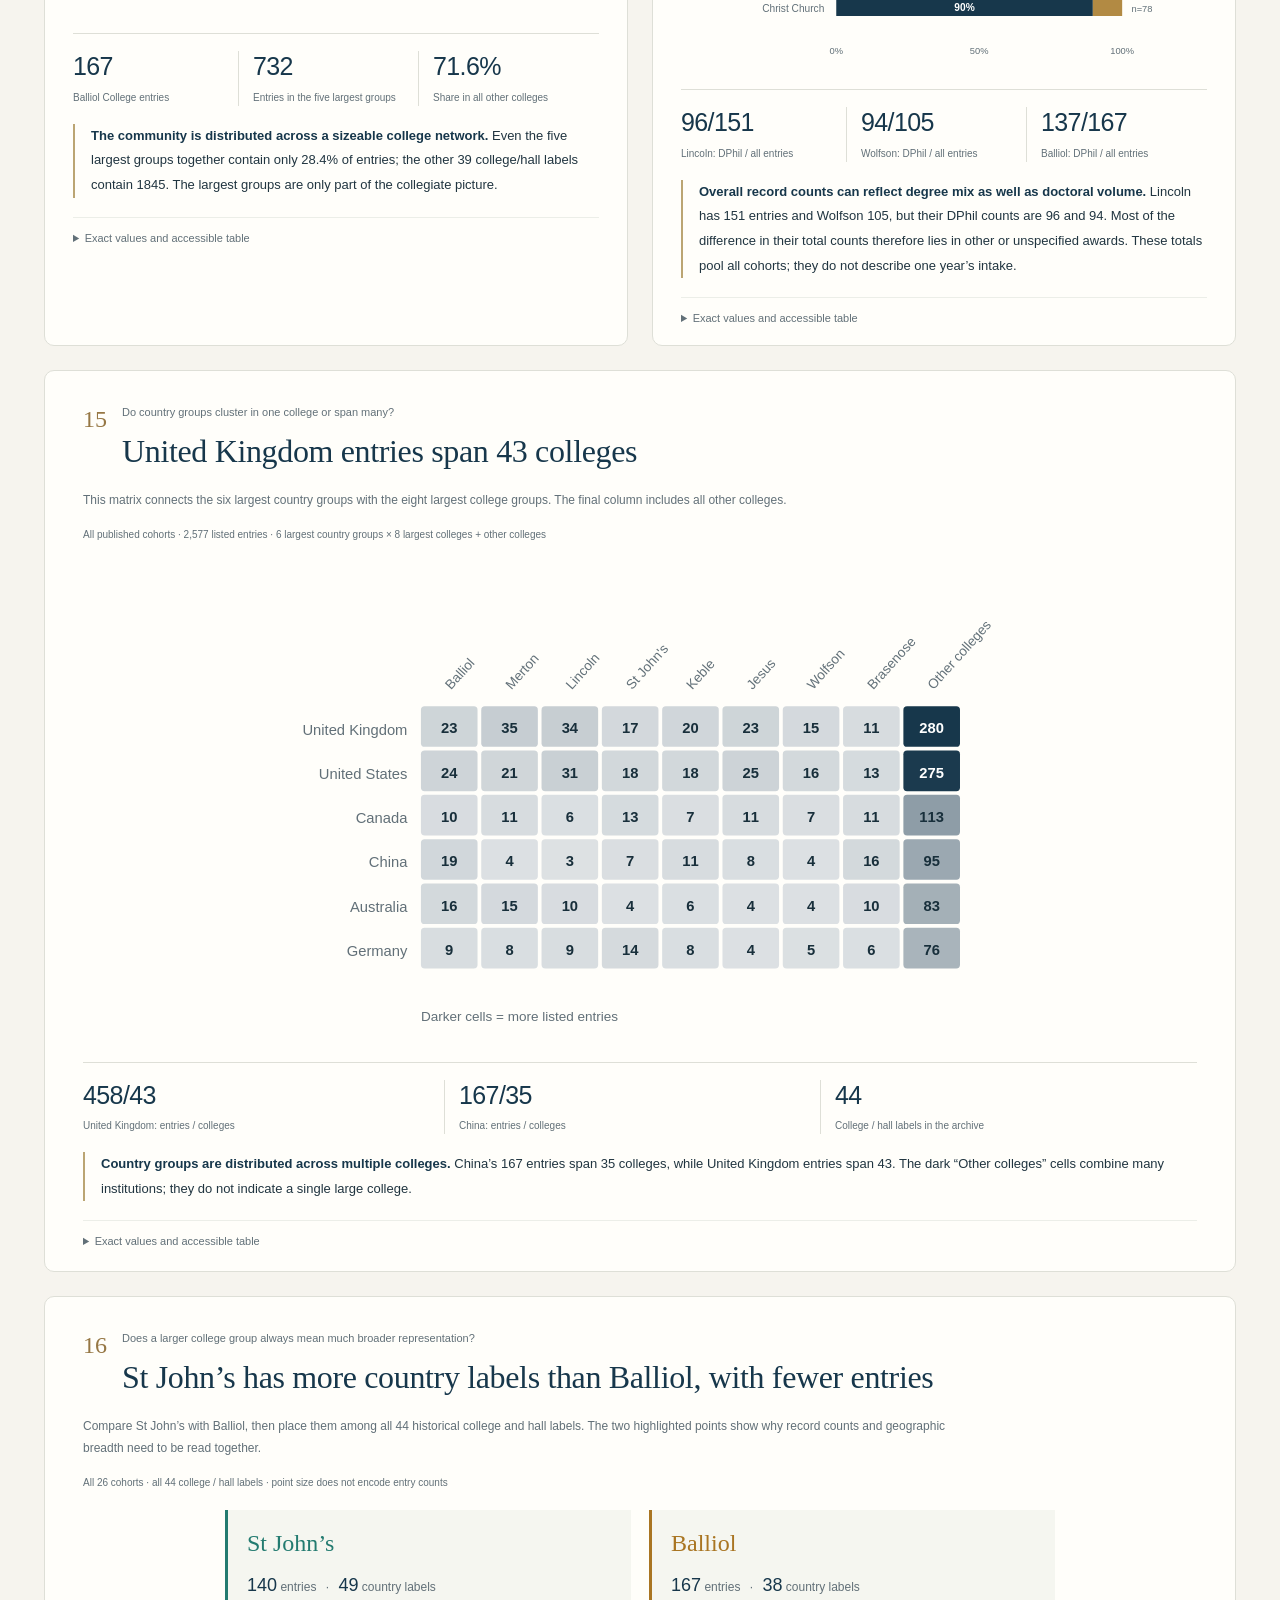
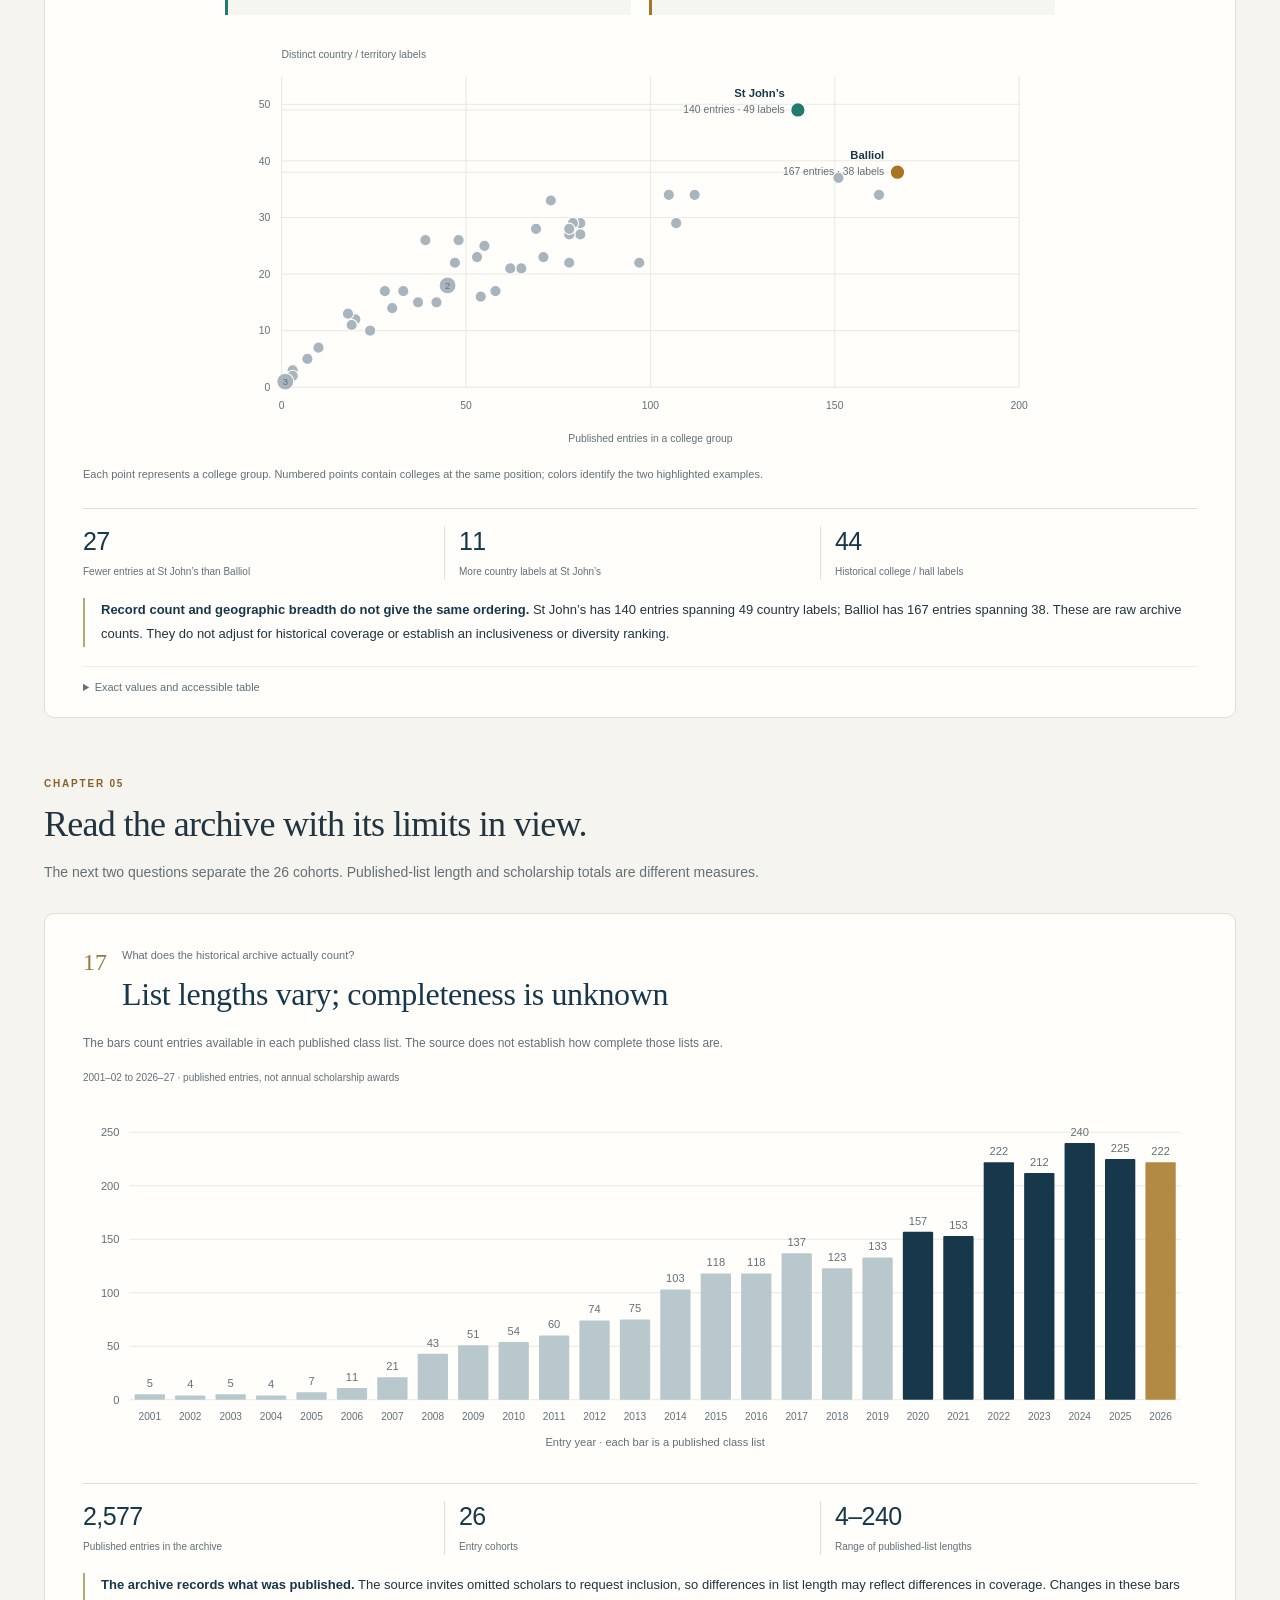
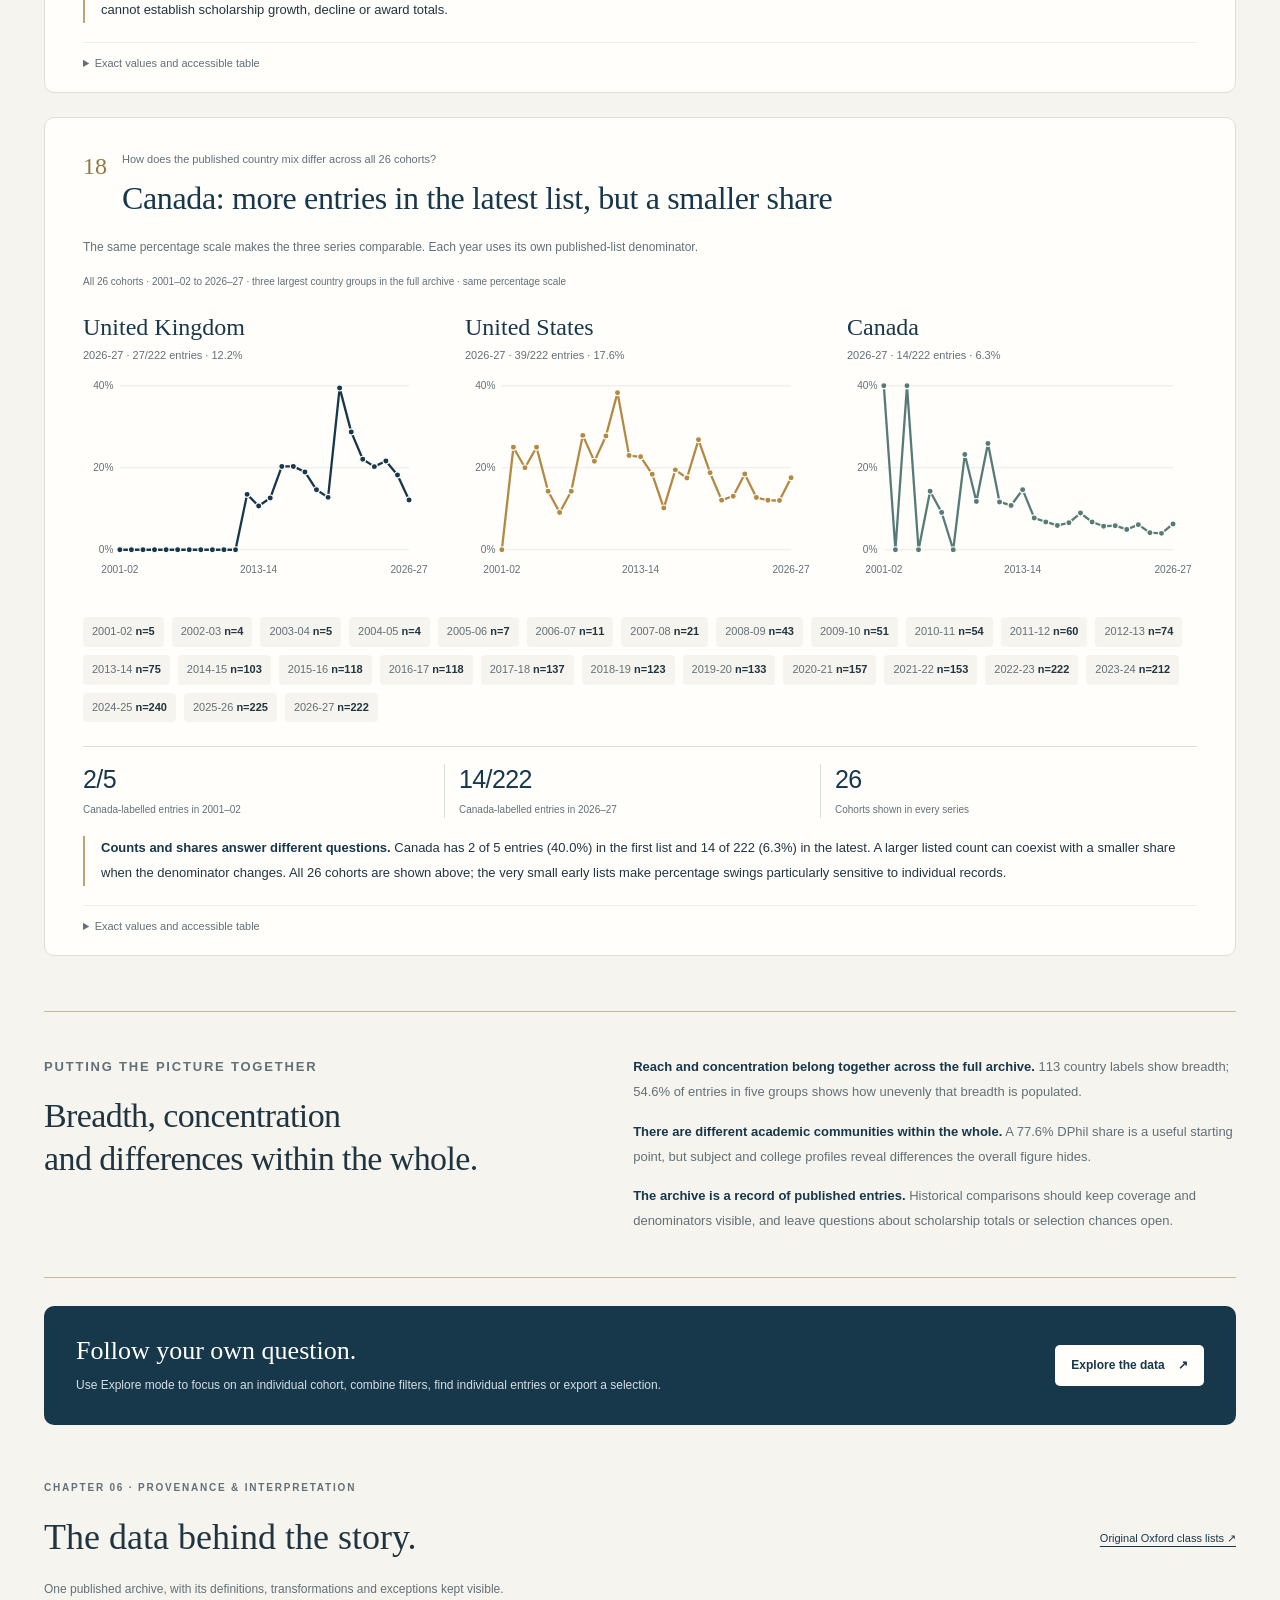
==== commit a3ba4725: "Build Clarendon Atlas v0.2a" ====
--- a/index.html
+++ b/index.html
@@ -3,27 +3,27 @@
 <head>
   <meta charset="utf-8"><meta name="viewport" content="width=device-width, initial-scale=1">
   <meta name="theme-color" content="#17374b">
-  <meta name="description" content="Thirteen questions about the published Clarendon scholar lists. A scrolling visual story of geography, study and college connections, developed by YIN Renlong.">
-  <title>Clarendon Atlas · The story in thirteen questions</title>
+  <meta name="description" content="Eighteen questions about the published Clarendon scholar lists. A scrolling visual story of geography, study and college connections, developed by YIN Renlong.">
+  <title>Clarendon Atlas · The story in eighteen questions</title>
   <link rel="icon" href="assets/favicon.svg" type="image/svg+xml">
   <link rel="stylesheet" href="assets/css/styles.css"><link rel="stylesheet" href="assets/css/story.css">
-  <script defer src="assets/js/data.js"></script><script defer src="assets/js/geography.js"></script><script defer src="assets/js/core.js"></script><script defer src="assets/js/main.js"></script><script defer src="assets/js/story.js"></script>
+  <script defer src="assets/js/data.js"></script><script defer src="assets/js/geography.js"></script><script defer src="assets/js/regions.js"></script><script defer src="assets/js/core.js"></script><script defer src="assets/js/main.js"></script><script defer src="assets/js/story.js"></script><script defer src="assets/js/story-regions.js"></script>
 </head>
 <body class="story-page" data-mode="story">
 <a href="#main" class="skip-link">Skip to the story</a>
 <header class="masthead shell">
   <div class="wordmark"><a class="brand-home" href="index.html" aria-label="Clarendon Atlas home"><svg viewBox="0 0 36 36" width="36" height="36" aria-hidden="true"><rect x="1" y="1" width="34" height="34" rx="9" fill="#17374b"/><path d="M10 26V14l8-6 8 6v12M14 26V16m8 10V16M7 27h22" fill="none" stroke="#e6d8b7" stroke-width="1.6"/></svg></a><span class="brand-copy"><a class="brand-title" href="index.html">Clarendon <strong>Atlas</strong></a><small>Developed by <a class="author-link" href="https://www.yin.roma.it/">YIN Renlong</a> · 2026</small></span></div>
-  <div class="masthead-right"><nav class="mode-nav" aria-label="Display mode"><a href="index.html" aria-current="page">Read the story</a><a href="explore.html">Explore the data</a></nav><span class="version">v0.1d</span></div>
+  <div class="masthead-right"><nav class="mode-nav" aria-label="Display mode"><a href="index.html" aria-current="page">Read the story</a><a href="explore.html">Explore the data</a></nav><span class="version">v0.2a</span></div>
 </header>
 <main id="main" class="shell">
-  <section class="story-hero" aria-labelledby="page-title"><div class="story-hero-copy"><p class="eyebrow">Clarendon · All 26 cohorts · 2001–02 to 2026–27</p><h1 id="page-title">A community,<br><em>seen in context.</em></h1><p class="story-deck">Thirteen questions about the full archive: where its entries are represented, what they study, how they connect across colleges, and how the published lists differ over time.</p><p class="story-route">Geography <span>→</span> Study <span>→</span> Colleges <span>→</span> The archive</p></div><aside class="hero-finding"><span class="eyebrow">The starting point</span><strong id="hero-total">2,577</strong><span class="hero-finding-label">published entries</span><p>All published entries from 26 cohorts, brought together in one view. Repeated names across years remain separate records.</p><small>Snapshot · 9 October 2026</small></aside></section>
+  <section class="story-hero" aria-labelledby="page-title"><div class="story-hero-copy"><p class="eyebrow">Clarendon · All 26 cohorts · 2001–02 to 2026–27</p><h1 id="page-title">A community,<br><em>seen in context.</em></h1><p class="story-deck">Eighteen questions about the full archive: where its entries are represented, what they study, how they connect across colleges, and how the published lists differ over time.</p><p class="story-route">Geography <span>→</span> Regions <span>→</span> Study <span>→</span> Colleges <span>→</span> The archive</p></div><aside class="hero-finding"><span class="eyebrow">The starting point</span><strong id="hero-total">2,577</strong><span class="hero-finding-label">published entries</span><p>All published entries from 26 cohorts, brought together in one view. Repeated names across years remain separate records.</p><small>Snapshot · 9 October 2026</small></aside></section>
   <section class="kpis story-kpis" aria-label="The complete archive at a glance"><div class="kpi"><span>Listed entries</span><strong id="story-n">2,577</strong><small>One record per published entry</small></div><div class="kpi"><span>Country / territory labels</span><strong id="story-countries">113</strong><small>Source labels, with aliases standardised</small></div><div class="kpi"><span>College / hall labels</span><strong id="story-colleges">44</strong><small>Historical names included</small></div><div class="kpi"><span>DPhil share</span><strong id="story-dphil">77.6%</strong><small id="story-dphil-note">1,999 of 2,577 entries</small></div></section>
-  <p class="story-scope"><span class="note-dot" aria-hidden="true"></span>All 2,577 entries across 26 cohorts are included. Questions 1–11 pool the archive; questions 12–13 compare every cohort separately. Larger published lists carry more weight in pooled percentages. Counts are published entries, not verified unique people or award totals.</p>
-  <nav class="chapter-nav" aria-label="Chapters"><a href="#reach"><span>01</span> Geography</a><a href="#study"><span>02</span> Study</a><a href="#colleges"><span>03</span> Colleges</a><a href="#archive"><span>04</span> The archive</a><a href="#sources">Sources &amp; notes</a></nav>
+  <p class="story-scope"><span class="note-dot" aria-hidden="true"></span>All 2,577 entries across 26 cohorts are included. Questions 1–16 pool the archive, including five regional stories; questions 17–18 compare every cohort separately. Larger published lists carry more weight in pooled percentages. Counts are published entries, not verified unique people or award totals.</p>
+<nav class="chapter-nav" id="story-navigation" aria-label="Story chapters"><div class="chapter-location">Reading <strong id="reading-chapter">Geography</strong></div><div class="chapter-links"><a href="#reach" aria-current="location"><span>01</span>Geography</a><a href="#regions"><span>02</span>Regions</a><a href="#study"><span>03</span>Study</a><a href="#colleges"><span>04</span>Colleges</a><a href="#archive"><span>05</span>Archive</a><a href="#sources"><span>06</span>Sources</a></div><div class="chapter-progress" aria-hidden="true"><span id="reading-progress"></span></div></nav>
   <noscript><p class="noscript">JavaScript is needed to display the charts. You can <a href="assets/data/clarendon-scholars-clean.csv">download the complete dataset</a> or use the source notes below.</p></noscript>
 <section id="reach" class="story-chapter" aria-labelledby="chapter-reach"><header class="chapter-heading"><p class="eyebrow">Chapter 01</p><h2 id="chapter-reach">A global community, unevenly represented.</h2><p>Geographic reach and the size of each group answer different questions. Read them together.</p></header><div class="story-grid"><article class="story-question wide" id="question-map" aria-labelledby="map-title">
       <div class="question-heading"><span class="question-number">01</span><div><p class="story-prompt">Where is the community represented?</p><h3 id="map-title"></h3></div></div>
-      <p class="question-intro">The map shows the reach of the published list. Each circle is a country or territory label; its area represents the number of entries.</p>
+      <p class="question-intro">The map shows the reach of the published list. Each circle is a country or territory label. Its area represents entries; its color identifies the geographic region used in the five stories below.</p>
       <figure class="story-figure"><figcaption id="map-meta" class="chart-meta"></figcaption><div id="chart-map" class="chart"></div><div id="map-key" class="map-key"></div></figure>
       <dl class="story-facts" id="facts-map"></dl>
       <p class="takeaway" id="map-takeaway"></p>
@@ -37,79 +37,95 @@
       <details class="chart-data"><summary>Exact values and accessible table</summary><div class="table-scroll" id="table-concentration"></div></details>
     </article><article class="story-question " id="question-long-tail" aria-labelledby="long-tail-title">
       <div class="question-heading"><span class="question-number">03</span><div><p class="story-prompt">How much of that reach comes from small groups?</p><h3 id="long-tail-title"></h3></div></div>
-      <p class="question-intro">A country label can broaden the geographic picture even when it represents just one entry. Here, every square represents one label.</p>
+      <p class="question-intro">Compare the share of distinct country labels with the share of published entries. The same 26 entries have very different weights in these two denominators.</p>
       <figure class="story-figure"><figcaption id="long-tail-meta" class="chart-meta"></figcaption><div id="chart-long-tail" class="chart"></div></figure>
       <dl class="story-facts" id="facts-long-tail"></dl>
       <p class="takeaway" id="long-tail-takeaway"></p>
       <details class="chart-data"><summary>Exact values and accessible table</summary><div class="table-scroll" id="table-long-tail"></div></details>
     </article></div></section>
-<section id="study" class="story-chapter" aria-labelledby="chapter-study"><header class="chapter-heading"><p class="eyebrow">Chapter 02</p><h2 id="chapter-study">Predominantly doctoral. Academically varied.</h2><p>Degree level and subject describe different aspects of the academic community.</p></header><div class="story-grid"><article class="story-question wide compact-question" id="question-degree" aria-labelledby="degree-title">
-      <div class="question-heading"><span class="question-number">04</span><div><p class="story-prompt">Which academic pathways shape the full archive?</p><h3 id="degree-title"></h3></div></div>
+<section id="regions" class="story-chapter" aria-labelledby="chapter-regions"><header class="chapter-heading"><p class="eyebrow">Chapter 02</p><h2 id="chapter-regions">Five regions, five different profiles.</h2><p>Each story shows its leading country groups and academic mix. All use the full archive; percentages within a region use that region’s own total.</p></header><div id="region-overview" class="region-overview" aria-label="Regional totals"></div><p id="region-unresolved" class="region-unresolved"></p><div class="story-grid"><article class="story-question wide region-question" id="question-europe" aria-labelledby="europe-title">
+<div class="question-heading"><span class="question-number">04</span><div><p class="story-prompt">Europe · How concentrated are Europe’s published entries?</p><h3 id="europe-title"></h3></div></div>
+<p class="question-intro">Read the UK alongside the other 37 European country and territory labels. The regional grouping includes Russia and Guernsey.</p><figure class="story-figure"><figcaption class="chart-meta" id="europe-meta"></figcaption><div id="chart-europe" class="region-visual"></div></figure>
+<dl class="story-facts" id="facts-europe"></dl><p class="takeaway" id="europe-takeaway"></p><details class="chart-data"><summary>All country groups in Europe: counts and shares</summary><div class="table-scroll" id="table-europe"></div></details></article><article class="story-question wide region-question" id="question-asia" aria-labelledby="asia-title">
+<div class="question-heading"><span class="question-number">05</span><div><p class="story-prompt">Asia · How much of Asia’s total comes from China and India?</p><h3 id="asia-title"></h3></div></div>
+<p class="question-intro">Compare the leading groups with the rest of Asia. Hong Kong, Macau and Taiwan retain their separate source labels.</p><figure class="story-figure"><figcaption class="chart-meta" id="asia-meta"></figcaption><div id="chart-asia" class="region-visual"></div></figure>
+<dl class="story-facts" id="facts-asia"></dl><p class="takeaway" id="asia-takeaway"></p><details class="chart-data"><summary>All country groups in Asia: counts and shares</summary><div class="table-scroll" id="table-asia"></div></details></article><article class="story-question wide region-question" id="question-americas" aria-labelledby="americas-title">
+<div class="question-heading"><span class="question-number">06</span><div><p class="story-prompt">Americas · How much of the Americas is represented beyond the US and Canada?</p><h3 id="americas-title"></h3></div></div>
+<p class="question-intro">This region includes Northern America, Central America, the Caribbean and South America.</p><figure class="story-figure"><figcaption class="chart-meta" id="americas-meta"></figcaption><div id="chart-americas" class="region-visual"></div></figure>
+<dl class="story-facts" id="facts-americas"></dl><p class="takeaway" id="americas-takeaway"></p><details class="chart-data"><summary>All country groups in Americas: counts and shares</summary><div class="table-scroll" id="table-americas"></div></details></article><article class="story-question wide region-question" id="question-africa" aria-labelledby="africa-title">
+<div class="question-heading"><span class="question-number">07</span><div><p class="story-prompt">Africa · How widely are Africa’s entries distributed?</p><h3 id="africa-title"></h3></div></div>
+<p class="question-intro">Compare South Africa with the other country groups, keeping the small total and individual group sizes visible.</p><figure class="story-figure"><figcaption class="chart-meta" id="africa-meta"></figcaption><div id="chart-africa" class="region-visual"></div></figure>
+<dl class="story-facts" id="facts-africa"></dl><p class="takeaway" id="africa-takeaway"></p><details class="chart-data"><summary>All country groups in Africa: counts and shares</summary><div class="table-scroll" id="table-africa"></div></details></article><article class="story-question wide region-question" id="question-oceania" aria-labelledby="oceania-title">
+<div class="question-heading"><span class="question-number">08</span><div><p class="story-prompt">Oceania · Which groups account for Oceania’s published entries?</p><h3 id="oceania-title"></h3></div></div>
+<p class="question-intro">The archive contains entries labeled Australia and New Zealand. This describes the published lists, rather than the full scholarship population.</p><figure class="story-figure"><figcaption class="chart-meta" id="oceania-meta"></figcaption><div id="chart-oceania" class="region-visual"></div></figure>
+<dl class="story-facts" id="facts-oceania"></dl><p class="takeaway" id="oceania-takeaway"></p><details class="chart-data"><summary>All country groups in Oceania: counts and shares</summary><div class="table-scroll" id="table-oceania"></div></details></article></div></section>
+<section id="study" class="story-chapter" aria-labelledby="chapter-study"><header class="chapter-heading"><p class="eyebrow">Chapter 03</p><h2 id="chapter-study">Predominantly doctoral. Academically varied.</h2><p>Degree level and subject describe different aspects of the academic community.</p></header><div class="story-grid"><article class="story-question wide compact-question" id="question-degree" aria-labelledby="degree-title">
+      <div class="question-heading"><span class="question-number">09</span><div><p class="story-prompt">Which academic pathways shape the full archive?</p><h3 id="degree-title"></h3></div></div>
       <p class="question-intro">Compare award types before treating all entries as one academic group.</p>
       <figure class="story-figure"><figcaption id="degree-meta" class="chart-meta"></figcaption><div id="chart-degree" class="chart"></div><div class="legend" id="degree-key"></div></figure>
       <dl class="story-facts" id="facts-degree"></dl>
       <p class="takeaway" id="degree-takeaway"></p>
       <details class="chart-data"><summary>Exact values and accessible table</summary><div class="table-scroll" id="table-degree"></div></details>
     </article><article class="story-question " id="question-country-degree" aria-labelledby="country-degree-title">
-      <div class="question-heading"><span class="question-number">05</span><div><p class="story-prompt">Does the degree mix differ across country groups?</p><h3 id="country-degree-title"></h3></div></div>
+      <div class="question-heading"><span class="question-number">10</span><div><p class="story-prompt">Does the degree mix differ across country groups?</p><h3 id="country-degree-title"></h3></div></div>
       <p class="question-intro">The same country total can contain different combinations of doctoral and other awards. The chart shows the 12 largest country groups across the archive.</p>
       <figure class="story-figure"><figcaption id="country-degree-meta" class="chart-meta"></figcaption><div id="chart-country-degree" class="chart"></div></figure>
       <dl class="story-facts" id="facts-country-degree"></dl>
       <p class="takeaway" id="country-degree-takeaway"></p>
       <details class="chart-data"><summary>Exact values and accessible table</summary><div class="table-scroll" id="table-country-degree"></div></details>
     </article><article class="story-question " id="question-subject" aria-labelledby="subject-title">
-      <div class="question-heading"><span class="question-number">06</span><div><p class="story-prompt">Which subject families appear most often?</p><h3 id="subject-title"></h3></div></div>
+      <div class="question-heading"><span class="question-number">11</span><div><p class="story-prompt">Which subject families appear most often?</p><h3 id="subject-title"></h3></div></div>
       <p class="question-intro">Broad families make the programme list readable. These reviewed editorial groupings are not official Oxford divisions.</p>
       <figure class="story-figure"><figcaption id="subject-meta" class="chart-meta"></figcaption><div id="chart-subject" class="chart"></div></figure>
       <dl class="story-facts" id="facts-subject"></dl>
       <p class="takeaway" id="subject-takeaway"></p>
       <details class="chart-data"><summary>Exact values and accessible table</summary><div class="table-scroll" id="table-subject"></div></details>
     </article><article class="story-question wide" id="question-subject-mix" aria-labelledby="subject-mix-title">
-      <div class="question-heading"><span class="question-number">07</span><div><p class="story-prompt">Do the largest subject families share the same degree profile?</p><h3 id="subject-mix-title"></h3></div></div>
+      <div class="question-heading"><span class="question-number">12</span><div><p class="story-prompt">Do the largest subject families share the same degree profile?</p><h3 id="subject-mix-title"></h3></div></div>
       <p class="question-intro">Compare the eight largest families on a common percentage scale, with their group sizes shown alongside.</p>
       <figure class="story-figure"><figcaption id="subject-mix-meta" class="chart-meta"></figcaption><div class="legend story-award-legend"><span><i style="--swatch:var(--blue)"></i>DPhil</span><span><i style="--swatch:var(--gold)"></i>Other / combined awards</span><span><i style="--swatch:var(--muted-fill)"></i>Unspecified</span></div><div id="chart-subject-mix" class="chart"></div></figure>
       <dl class="story-facts" id="facts-subject-mix"></dl>
       <p class="takeaway" id="subject-mix-takeaway"></p>
       <details class="chart-data"><summary>Exact values and accessible table</summary><div class="table-scroll" id="table-subject-mix"></div></details>
     </article></div></section>
-<section id="colleges" class="story-chapter" aria-labelledby="chapter-colleges"><header class="chapter-heading"><p class="eyebrow">Chapter 03</p><h2 id="chapter-colleges">A network of colleges, with different profiles.</h2><p>The college with more listed entries does not necessarily have more doctoral entries or a broader geographic mix.</p></header><div class="story-grid"><article class="story-question " id="question-college-rank" aria-labelledby="college-rank-title">
-      <div class="question-heading"><span class="question-number">08</span><div><p class="story-prompt">Are most entries concentrated in a few colleges?</p><h3 id="college-rank-title"></h3></div></div>
+<section id="colleges" class="story-chapter" aria-labelledby="chapter-colleges"><header class="chapter-heading"><p class="eyebrow">Chapter 04</p><h2 id="chapter-colleges">A network of colleges, with different profiles.</h2><p>The college with more listed entries does not necessarily have more doctoral entries or a broader geographic mix.</p></header><div class="story-grid"><article class="story-question " id="question-college-rank" aria-labelledby="college-rank-title">
+      <div class="question-heading"><span class="question-number">13</span><div><p class="story-prompt">Are most entries concentrated in a few colleges?</p><h3 id="college-rank-title"></h3></div></div>
       <p class="question-intro">Compare the largest college groups with the rest of the collegiate network.</p>
       <figure class="story-figure"><figcaption id="college-rank-meta" class="chart-meta"></figcaption><div id="chart-college-rank" class="chart"></div></figure>
       <dl class="story-facts" id="facts-college-rank"></dl>
       <p class="takeaway" id="college-rank-takeaway"></p>
       <details class="chart-data"><summary>Exact values and accessible table</summary><div class="table-scroll" id="table-college-rank"></div></details>
     </article><article class="story-question " id="question-college-degree" aria-labelledby="college-degree-title">
-      <div class="question-heading"><span class="question-number">09</span><div><p class="story-prompt">Can similar doctoral counts sit behind different college totals?</p><h3 id="college-degree-title"></h3></div></div>
+      <div class="question-heading"><span class="question-number">14</span><div><p class="story-prompt">Can similar doctoral counts sit behind different college totals?</p><h3 id="college-degree-title"></h3></div></div>
       <p class="question-intro">Read proportions and denominators together. Similar DPhil counts can represent very different shares of college groups.</p>
       <figure class="story-figure"><figcaption id="college-degree-meta" class="chart-meta"></figcaption><div class="legend story-award-legend"><span><i style="--swatch:var(--blue)"></i>DPhil</span><span><i style="--swatch:var(--gold)"></i>Other / combined awards</span><span><i style="--swatch:var(--muted-fill)"></i>Unspecified</span></div><div id="chart-college-degree" class="chart"></div></figure>
       <dl class="story-facts" id="facts-college-degree"></dl>
       <p class="takeaway" id="college-degree-takeaway"></p>
       <details class="chart-data"><summary>Exact values and accessible table</summary><div class="table-scroll" id="table-college-degree"></div></details>
     </article><article class="story-question wide matrix-question" id="question-connections" aria-labelledby="connections-title">
-      <div class="question-heading"><span class="question-number">10</span><div><p class="story-prompt">Do country groups cluster in one college or span many?</p><h3 id="connections-title"></h3></div></div>
+      <div class="question-heading"><span class="question-number">15</span><div><p class="story-prompt">Do country groups cluster in one college or span many?</p><h3 id="connections-title"></h3></div></div>
       <p class="question-intro">This matrix connects the six largest country groups with the eight largest college groups. The final column includes all other colleges.</p>
       <figure class="story-figure"><figcaption id="connections-meta" class="chart-meta"></figcaption><div id="chart-connections" class="chart"></div></figure>
       <dl class="story-facts" id="facts-connections"></dl>
       <p class="takeaway" id="connections-takeaway"></p>
       <details class="chart-data"><summary>Exact values and accessible table</summary><div class="table-scroll" id="table-connections"></div></details>
     </article><article class="story-question wide scatter-question" id="question-breadth" aria-labelledby="breadth-title">
-      <div class="question-heading"><span class="question-number">11</span><div><p class="story-prompt">Does a larger college group always mean much broader representation?</p><h3 id="breadth-title"></h3></div></div>
-      <p class="question-intro">Each point connects a college group’s size with its number of country labels. Numbered points combine colleges that share the same coordinates.</p>
-      <figure class="story-figure"><figcaption id="breadth-meta" class="chart-meta"></figcaption><div id="chart-breadth" class="chart"></div></figure>
+      <div class="question-heading"><span class="question-number">16</span><div><p class="story-prompt">Does a larger college group always mean much broader representation?</p><h3 id="breadth-title"></h3></div></div>
+      <p class="question-intro">Compare St John’s with Balliol, then place them among all 44 historical college and hall labels. The two highlighted points show why record counts and geographic breadth need to be read together.</p>
+      <figure class="story-figure"><figcaption id="breadth-meta" class="chart-meta"></figcaption><div id="breadth-comparison" class="breadth-comparison"></div><div id="chart-breadth" class="chart"></div><p class="figure-note">Each point represents a college group. Numbered points contain colleges at the same position; colors identify the two highlighted examples.</p></figure>
       <dl class="story-facts" id="facts-breadth"></dl>
       <p class="takeaway" id="breadth-takeaway"></p>
       <details class="chart-data"><summary>Exact values and accessible table</summary><div class="table-scroll" id="table-breadth"></div></details>
     </article></div></section>
-<section id="archive" class="story-chapter" aria-labelledby="chapter-archive"><header class="chapter-heading"><p class="eyebrow">Chapter 04</p><h2 id="chapter-archive">Read the archive with its limits in view.</h2><p>The next two questions separate the 26 cohorts. Published-list length and scholarship totals are different measures.</p></header><div class="story-grid"><article class="story-question wide" id="question-coverage" aria-labelledby="coverage-title">
-      <div class="question-heading"><span class="question-number">12</span><div><p class="story-prompt">What does the historical archive actually count?</p><h3 id="coverage-title"></h3></div></div>
+<section id="archive" class="story-chapter" aria-labelledby="chapter-archive"><header class="chapter-heading"><p class="eyebrow">Chapter 05</p><h2 id="chapter-archive">Read the archive with its limits in view.</h2><p>The next two questions separate the 26 cohorts. Published-list length and scholarship totals are different measures.</p></header><div class="story-grid"><article class="story-question wide" id="question-coverage" aria-labelledby="coverage-title">
+      <div class="question-heading"><span class="question-number">17</span><div><p class="story-prompt">What does the historical archive actually count?</p><h3 id="coverage-title"></h3></div></div>
       <p class="question-intro">The bars count entries available in each published class list. The source does not establish how complete those lists are.</p>
       <figure class="story-figure"><figcaption id="coverage-meta" class="chart-meta"></figcaption><div id="chart-coverage" class="chart"></div></figure>
       <dl class="story-facts" id="facts-coverage"></dl>
       <p class="takeaway" id="coverage-takeaway"></p>
       <details class="chart-data"><summary>Exact values and accessible table</summary><div class="table-scroll" id="table-coverage"></div></details>
     </article><article class="story-question wide" id="question-history" aria-labelledby="history-title">
-      <div class="question-heading"><span class="question-number">13</span><div><p class="story-prompt">How does the published country mix differ across all 26 cohorts?</p><h3 id="history-title"></h3></div></div>
+      <div class="question-heading"><span class="question-number">18</span><div><p class="story-prompt">How does the published country mix differ across all 26 cohorts?</p><h3 id="history-title"></h3></div></div>
       <p class="question-intro">The same percentage scale makes the three series comparable. Each year uses its own published-list denominator.</p>
       <figure class="story-figure"><figcaption id="history-meta" class="chart-meta"></figcaption><div id="chart-history" class="chart history-charts"></div><div class="cohort-denominators" id="history-denominators"></div></figure>
       <dl class="story-facts" id="facts-history"></dl>
@@ -118,14 +134,26 @@
     </article></div></section>
   <section class="story-ending" aria-labelledby="ending-title"><div><p class="eyebrow">Putting the picture together</p><h2 id="ending-title">Breadth, concentration<br>and differences within the whole.</h2></div><div id="story-conclusions"></div></section>
   <aside class="explore-invitation"><div><h2>Follow your own question.</h2><p>Use Explore mode to focus on an individual cohort, combine filters, find individual entries or export a selection.</p></div><a class="primary-link" href="explore.html">Explore the data <span aria-hidden="true">↗</span></a></aside>
-  <section class="story-sources" id="sources" aria-labelledby="sources-title"><p class="eyebrow">Provenance &amp; interpretation</p><h2 id="sources-title">The data behind the story.</h2><p><a href="https://www.ox.ac.uk/admissions/graduate/fees-and-funding/funding/clarendon/scholar-class-lists" target="_blank" rel="noopener noreferrer">Original Oxford Clarendon scholar class lists ↗</a></p><p>This dashboard uses a pasted snapshot of Oxford’s Clarendon scholar class lists, dated <strong>9 October 2026</strong>. It contains <strong>2,577 entries across 26 cohorts</strong>.</p>
-    <h3>What a count means</h3><p>Each record is one published list entry, not a verified unique person. The source invites omitted scholars to request inclusion, so completeness is unknown for every cohort. Counts and shares do not establish annual award totals, selection rates, funding amounts or college quality.</p>
-    <h3>Cleaning and unresolved records</h3><p>Two split records were rejoined. Country and college aliases were standardised while original cells were preserved. One placeholder name is blank in the cleaned data, one country is missing, and five programme titles do not state an award type. Two entries with the same name in 2011–12 have different degrees and colleges; both remain flagged. Names repeated across years have not been merged.</p><p>All retained records, including the placeholder row, contribute to counts. Missing names display as “Name not available”. “Source note” in the directory identifies a record with unresolved information or a geographic mapping decision; it does not necessarily mean that the record is incorrect.</p>
-    <h3>Countries, maps and denominators</h3><p>Country labels come from the source; they are not inferred from names. England and Scotland aggregate to the United Kingdom. Hong Kong, Macau and Taiwan remain separate categories. “Japan/France” remains a joint label and is counted once. Missing countries are shown separately in tables and excluded from the distinct-label total.</p><p>Unresolved geographic labels retain their records and counts but have no map marker. The map states how many entries are shown. Symbols indicate approximate country label positions, not personal locations. Circle area is proportional to the number of mapped entries. Base map: <a href="https://www.naturalearthdata.com/about/terms-of-use/" target="_blank" rel="noopener noreferrer">Natural Earth, public domain</a>.</p><p>The story uses the complete archive: 2,577 entries from 2001–02 to 2026–27. Questions 1–11 pool all entries; questions 12–13 display every cohort separately. Pooled shares weight entries equally, so years with longer published lists contribute more. Historical college/hall labels are retained and do not represent a count of current institutions. Percentage charts state their denominator. In Explore mode, ordinary percentage charts use the number of selected entries. The heatmap’s percentage mode uses all entries within each country group, including colleges outside the displayed columns. In the Cohorts view, the cohort filter highlights a year and the country filter selects a comparison; degree, college and subject filters define the records used for each year.</p>
-    <h3>Subject families are interpretive</h3><p>The 352 source subject labels have been reviewed and grouped into broad families for exploration. These are editorial groups, not official Oxford divisions or departments. Interdisciplinary assignments are open to revision. The mapping CSV makes every assignment visible. Full programme titles remain available in the directory.</p>
-    <h3>Downloads</h3><ul class="method-downloads"><li><a href="assets/data/clarendon-scholars-clean.csv" download>Complete cleaned CSV</a></li><li><a href="assets/data/clarendon-cleaning-log.csv" download>Cleaning log</a></li><li><a href="assets/data/clarendon-data-dictionary.csv" download>Data dictionary</a></li><li><a href="assets/data/subject-families.csv" download>Subject-family mapping</a></li></ul><p class="method-end">The site is static, has no analytics and sends no search or filter selections to a server.</p>
+  <section class="story-sources" id="sources" aria-labelledby="sources-title">
+    <header class="sources-heading"><div><p class="eyebrow">Chapter 06 · Provenance &amp; interpretation</p><h2 id="sources-title">The data behind the story.</h2><p>One published archive, with its definitions, transformations and exceptions kept visible.</p></div><a class="source-original" href="https://www.ox.ac.uk/admissions/graduate/fees-and-funding/funding/clarendon/scholar-class-lists" target="_blank" rel="noopener noreferrer">Original Oxford class lists ↗</a></header>
+    <dl class="source-snapshot"><div><dt>Snapshot date</dt><dd>9 October 2026</dd></div><div><dt>Published entries</dt><dd>2,577</dd></div><div><dt>Entry cohorts</dt><dd>26 · 2001–02 to 2026–27</dd></div><div><dt>Unit of analysis</dt><dd>One published list entry</dd></div></dl>
+    <div class="provenance-grid">
+      <section class="source-card" aria-labelledby="source-scope"><span class="source-card-number">01</span><h3 id="source-scope">What is being counted?</h3><p>This is a pasted snapshot of Oxford’s Clarendon class lists. A record is one listed entry; names repeated across years remain separate records.</p><p>The source invites omitted scholars to request inclusion, so completeness is unknown for each cohort. These counts cannot establish unique people, annual award totals, selection rates, funding amounts or college quality.</p><p>Historical college and hall names are retained. The 44 labels do not represent 44 current institutions.</p></section>
+      <section class="source-card" aria-labelledby="source-denominators"><span class="source-card-number">02</span><h3 id="source-denominators">Which denominator applies?</h3><div class="table-scroll"><table class="denominator-table"><thead><tr><th scope="col">View</th><th scope="col">Percentage denominator</th></tr></thead><tbody><tr><th scope="row">Whole archive</th><td>All 2,577 entries</td></tr><tr><th scope="row">A regional story</th><td>All entries assigned to that region</td></tr><tr><th scope="row">Degree mix</th><td>The relevant country, college or subject group</td></tr><tr><th scope="row">Historical series</th><td>That cohort’s published list</td></tr><tr><th scope="row">Explore</th><td>The current selection, except the explicitly labeled heatmap and cohort views</td></tr></tbody></table></div><p>Longer published lists contribute more to pooled shares. Questions 17–18 separate all 26 cohorts; the other questions pool the archive.</p></section>
+      <section class="source-card" aria-labelledby="source-geography"><span class="source-card-number">03</span><h3 id="source-geography">Country labels &amp; regional groups</h3><p>Countries come from the source, never from names. England and Scotland aggregate to the United Kingdom. Hong Kong, Macau and Taiwan remain separate categories; “Japan/France” remains a joint label counted once per entry.</p><p>The five regions use Natural Earth’s UN-style geographic grouping with documented assignments for smaller territories. Russia is grouped with Europe; Turkey, Cyprus, Armenia, Azerbaijan, Georgia and Kazakhstan with Asia. These are statistical groupings, not statements about political status.</p><p><a href="https://unstats.un.org/unsd/methodology/m49/" target="_blank" rel="noopener noreferrer">UN M49 geographic framework ↗</a> · <a href="assets/data/country-regions.csv" download>Inspect every regional assignment ↓</a></p></section>
+      <section class="source-card" aria-labelledby="source-quality"><span class="source-card-number">04</span><h3 id="source-quality">Cleaning &amp; unresolved records</h3><ul class="source-quality-list"><li><strong>2 split records</strong> rejoined, with original cells preserved.</li><li><strong>1 placeholder name</strong> retained as a record; displayed as “Name not available”.</li><li><strong>1 missing country</strong> retained in totals and shown separately.</li><li><strong>5 unspecified awards</strong> retained as a separate degree category.</li><li><strong>2 same-name entries in 2011–12</strong> have different degrees and colleges; both remain flagged.</li></ul><p>Country and college aliases were standardised. “Source note” marks unresolved information or a mapping decision; it does not necessarily indicate an incorrect record.</p></section>
+      <section class="source-card" aria-labelledby="source-map"><span class="source-card-number">05</span><h3 id="source-map">What appears on the map?</h3><p>Circle area represents entries; color identifies region. Positions are approximate country label locations, not individuals’ locations. Overlapping markers remain separate groups.</p><div class="table-scroll" id="geographic-exceptions"></div><p>Regional classification and map placement are separate decisions. All entries in this table remain in archive totals. “Palestine” and “Palestinian Territories” are grouped with Asia but have no map markers; their original labels are preserved.</p><p>Base map: <a href="https://www.naturalearthdata.com/about/terms-of-use/" target="_blank" rel="noopener noreferrer">Natural Earth, public domain ↗</a>.</p></section>
+      <section class="source-card" aria-labelledby="source-subjects"><span class="source-card-number">06</span><h3 id="source-subjects">Subjects &amp; interactive comparisons</h3><p>The 352 source subject labels have reviewed editorial family assignments. These are interpretive groups, not official Oxford divisions. Full programme titles and the assignment file remain available.</p><p>In Explore, clicking a country again clears it. Active filter chips remove one filter at a time. The heatmap’s percentage mode uses every entry in that country group, including colleges outside the displayed columns.</p><p>In the Cohorts view, the cohort filter highlights a year and the country filter selects a comparison. Degree, college and subject filters define each year’s denominator.</p></section>
+    </div>
+    <div class="source-downloads"><h3>Inspect or reuse the data</h3><div class="download-grid">
+      <a href="assets/data/clarendon-scholars-clean.csv" download><strong>Complete dataset <span aria-hidden="true">↓</span></strong><span>2,577 entries, with original source cells preserved</span><small>CSV · archive records</small></a>
+      <a href="assets/data/clarendon-cleaning-log.csv" download><strong>Cleaning log <span aria-hidden="true">↓</span></strong><span>Documented repairs, aliases and unresolved issues</span><small>CSV · audit trail</small></a>
+      <a href="assets/data/clarendon-data-dictionary.csv" download><strong>Data dictionary <span aria-hidden="true">↓</span></strong><span>Field definitions for interpreting the complete CSV</span><small>CSV · column reference</small></a>
+      <a href="assets/data/subject-families.csv" download><strong>Subject families <span aria-hidden="true">↓</span></strong><span>All 352 programme subject assignments</span><small>CSV · editorial mapping</small></a>
+      <a href="assets/data/country-regions.csv" download><strong>Geographic regions <span aria-hidden="true">↓</span></strong><span>Every label, its region and the assignment rationale</span><small>CSV · geographic mapping</small></a>
+    </div></div><p class="method-end">The site is static, has no analytics and sends no search or filter selections to a server.</p>
   </section>
 </main>
-<footer class="footer shell"><div><strong>Clarendon Atlas</strong><p>Developed by <a class="author-link" href="https://www.yin.roma.it/">YIN Renlong</a> · 2026 · v0.1d<br>An independent exploration. Not an official Oxford University or Clarendon Fund website.</p></div><div class="footer-links"><a href="assets/data/clarendon-scholars-clean.csv" download>Complete CSV ↓</a><a href="explore.html">Explore the data ↗</a><a href="#page-title">Back to top ↑</a></div></footer>
+<footer class="footer shell"><div><strong>Clarendon Atlas</strong><p>Developed by <a class="author-link" href="https://www.yin.roma.it/">YIN Renlong</a> · 2026 · v0.2a<br>An independent exploration. Not an official Oxford University or Clarendon Fund website.</p></div><div class="footer-links"><a href="assets/data/clarendon-scholars-clean.csv" download>Complete CSV ↓</a><a href="explore.html">Explore the data ↗</a><a href="#page-title">Back to top ↑</a></div></footer>
 <div id="tooltip" class="tooltip" role="tooltip" hidden></div>
 </body></html>
--- a/assets/css/styles.css
+++ b/assets/css/styles.css
@@ -17,3 +17,25 @@
 .brand-home{display:flex;flex:none}
 .brand-title{font-weight:700}
 .brand-title:hover,.author-link:hover,.brand-title:focus-visible,.author-link:focus-visible{text-decoration:underline}
+
+/* Geographic keys and reversible chart selections. */
+.map-legend{display:grid;grid-template-columns:260px minmax(0,1fr);gap:24px;align-items:center;padding:17px 0 13px;border-top:1px solid var(--line);margin-top:14px}
+.map-legend strong{font-size:11px;font-weight:600;color:var(--blue)}
+.chart .map-size-key svg{display:block;width:250px;max-width:100%;margin:3px 0 0}
+.map-region-key ul{list-style:none;padding:0;margin:13px 0 10px;display:flex;flex-wrap:wrap;gap:11px 20px}
+.map-region-key li{display:flex;align-items:center;gap:7px;font-size:11px;color:var(--ink)}
+.map-region-key i{height:10px;width:10px;flex:none;border-radius:50%;background:var(--region-color)}
+.map-region-key p{font-size:10px;line-height:1.7;color:var(--muted);max-width:500px;margin:0}
+.map-country:hover .region-marker,.map-country:focus .region-marker{fill-opacity:1;stroke:var(--blue);stroke-width:1.5}
+.map-controls{display:flex;align-items:center;justify-content:space-between;gap:12px;margin:0 0 16px;padding:10px 12px;background:#f3f4ef;border-radius:5px}
+.map-controls p{font-size:11px;color:var(--muted);line-height:1.65;margin:0}
+.clear-country{font:inherit;font-size:11px;line-height:1.5;border:1px solid #8c9ea8;border-radius:5px;background:var(--surface);color:var(--blue);padding:7px 10px;cursor:pointer;flex:none}
+.clear-country span{margin-left:9px;font-size:15px}
+.clear-country:hover,.filter-chip:hover{border-color:var(--blue);background:#eaf0f2}
+.country-pill[aria-pressed="true"]{background:var(--blue);color:white;border-color:var(--blue)}
+.active-filters{display:flex;gap:9px;flex-wrap:wrap;margin:0 0 18px}
+.active-filters[hidden]{display:none}
+.filter-chip{display:inline-flex;align-items:center;gap:13px;font:inherit;font-size:11px;color:var(--blue);border:1px solid #c0cbd0;background:#f0f4f4;border-radius:20px;padding:7px 12px;cursor:pointer;text-align:left}
+.filter-chip strong{font-weight:600}
+.filter-chip>span:last-child{font-size:17px;line-height:1}
+@media(max-width:760px){.map-legend{grid-template-columns:1fr;gap:17px;padding-top:13px}.chart .map-size-key svg{width:230px}.map-region-key ul{gap:12px 18px}.map-controls{align-items:flex-start;flex-direction:column}.map-controls p{font-size:12px}.clear-country{font-size:12px}.map-region-key p{font-size:11px}.active-filters{gap:8px}.filter-chip{font-size:12px}.map-region-key li{font-size:12px}}
--- a/assets/css/story.css
+++ b/assets/css/story.css
@@ -6,3 +6,118 @@
 .small-screen-chart{display:none}.small-chart-unit{font-size:11px;color:var(--muted);margin:0 0 16px;line-height:1.7}.small-bar-row{margin:0 0 16px}.small-bar-row>div:first-child{display:flex;justify-content:space-between;align-items:baseline;gap:12px;font-size:12px;line-height:1.65;margin-bottom:6px}.small-bar-row span{min-width:0}.small-bar-row strong{font-size:12px;white-space:nowrap;font-weight:600;color:var(--blue)}.small-bar-track{height:9px;background:#edf0eb;border-radius:2px;overflow:hidden}.small-bar-track.rate-track{background:var(--gold)}.small-bar-track i{display:block;height:100%;background:var(--blue)}.small-matrix table{table-layout:fixed;width:100%;font-size:12px}.small-matrix th,.small-matrix td{padding:9px 3px;border:2px solid var(--surface);font-size:11px;text-align:center;vertical-align:middle}.small-matrix th{white-space:normal;overflow-wrap:anywhere}.small-matrix th:first-child{width:24%;text-align:left}.small-matrix th abbr{text-decoration:none;font-size:10px}.small-matrix tbody th{font-size:11px;font-weight:500}.small-matrix td{color:var(--blue);font-variant-numeric:tabular-nums}@media screen and (max-width:760px){.has-small-chart>svg{display:none!important}.small-screen-chart{display:block}.story-question .story-award-legend{margin-bottom:16px}}
 
 .small-bar-track{position:relative}.small-bar-track .unspecified-part{position:absolute;right:0;top:0;background:var(--muted-fill)}@media(max-width:760px){.hero-finding{grid-template-columns:150px minmax(0,1fr);column-gap:14px}.hero-finding>strong{font-size:57px;letter-spacing:-3px}}
+
+/* Persistent chapter navigation; the horizontal strip stays compact on phones. */
+.story-page{--chapter-nav-height:68px}
+.chapter-nav{position:sticky;top:0;z-index:30;display:grid;grid-template-columns:130px minmax(0,1fr);gap:24px;align-items:center;padding:14px 0;background:rgba(247,245,239,.98);backdrop-filter:blur(14px);box-shadow:0 4px 12px #17374b08}
+.chapter-location{font-size:9px;line-height:1.6;text-transform:uppercase;letter-spacing:1.2px;color:var(--muted);display:flex;flex-direction:column}
+.chapter-location strong{font-size:13px;font-weight:600;letter-spacing:0;text-transform:none;color:var(--blue)}
+.chapter-links{display:flex;align-items:center;gap:9px;overflow-x:auto;scrollbar-width:thin;padding:4px 2px}
+.chapter-nav .chapter-links a{padding:9px 11px;border-radius:5px;font-size:11px;text-decoration:none;color:var(--muted);margin:0;flex:none}
+.chapter-nav .chapter-links a:hover{background:#eaece5;color:var(--blue)}
+.chapter-nav .chapter-links a[aria-current="location"]{background:var(--blue);color:#fffefa}
+.chapter-nav .chapter-links a[aria-current="location"] span{color:#e6d8b7}
+.chapter-progress{position:absolute;left:0;bottom:-1px;height:2px;width:100%;background:transparent;overflow:hidden}
+.chapter-progress span{display:block;width:0;height:100%;background:var(--gold)}
+.story-chapter,.story-question,.story-sources,.source-card{scroll-margin-top:calc(var(--chapter-nav-height) + 22px)}
+.story-facts>div{display:flex;flex-direction:column}.story-facts dd{order:-1}
+.mini-chart-note,.figure-note{font-size:11px;color:var(--muted);line-height:1.7;margin:7px 0 17px}
+.figure-note{margin:12px 0 0;max-width:800px}
+
+/* Paired denominators make the long tail legible without inspecting a tooltip. */
+.tail-comparison{padding:4px 0 10px}
+.tail-bar-row{margin:23px 0 28px}
+.tail-bar-row>div:first-child{display:flex;justify-content:space-between;gap:12px;align-items:baseline;font-size:12px;color:var(--blue);margin-bottom:10px}
+.tail-bar-row strong{font-size:25px;font-weight:500;font-variant-numeric:tabular-nums}
+.tail-track{height:19px;background:#e7eceb;border-radius:3px;overflow:hidden}
+.tail-track span{display:block;height:100%;background:var(--gold)}
+.tail-bar-row p{font-size:10px;color:var(--muted);margin:7px 0 0}
+.single-label-directory{border-top:1px solid var(--line);padding-top:17px}
+.single-label-directory h4{font-size:12px;font-weight:600;margin:0 0 4px;color:var(--blue)}
+.single-label-directory .mini-chart-note{font-size:10px;margin:0 0 13px}
+.single-label-directory ul{display:flex;flex-wrap:wrap;list-style:none;gap:5px 7px;margin:0;padding:0}
+.single-label-directory li{font-size:10px;color:var(--muted);border:1px solid #e3e5dd;background:#f8f8f3;border-radius:3px;padding:4px 6px;line-height:1.5}
+
+/* Regional stories use identical percentage scales and show academic context. */
+.region-overview{display:grid;grid-template-columns:repeat(5,minmax(0,1fr));gap:12px;margin-bottom:17px}
+.region-overview a{display:flex;flex-direction:column;gap:6px;padding:20px 18px;background:var(--surface);border:1px solid var(--line);border-top:3px solid var(--region-color);border-radius:6px;text-decoration:none;color:var(--blue)}
+.region-overview a:hover{box-shadow:0 3px 10px #17374b0b}
+.region-overview a>span{font-size:12px;font-weight:600;color:var(--region-color)}
+.region-overview strong{font-family:var(--serif);font-size:34px;font-weight:400;letter-spacing:-.5px;line-height:1.2}
+.region-overview small{font-size:10px;line-height:1.5;color:var(--muted)}
+.region-unresolved{font-size:11px;line-height:1.85;color:var(--muted);margin:0 0 27px;max-width:960px}
+.region-unresolved strong{font-weight:600;color:var(--blue)}
+.region-question{border-top:3px solid var(--region-color)}
+.region-question .question-number{color:var(--region-color)}
+.region-question .story-prompt{color:var(--region-color)}
+.region-visual{display:grid;grid-template-columns:minmax(0,1.2fr) minmax(0,1fr);gap:50px;margin-top:25px}
+.region-visual h4{font-size:13px;font-weight:600;color:var(--blue);margin:0 0 6px}
+.region-country-chart>.mini-chart-note{margin-bottom:14px}
+.region-axis{display:flex;justify-content:space-between;font-size:10px;color:var(--muted);padding-bottom:13px;border-bottom:1px solid var(--line);margin-bottom:15px}
+.region-bar-row{margin:0 0 16px}
+.region-bar-label{display:flex;justify-content:space-between;align-items:baseline;gap:14px;margin-bottom:7px;font-size:12px;line-height:1.6}
+.region-bar-label>span{overflow-wrap:anywhere}
+.region-bar-label strong{white-space:nowrap;font-variant-numeric:tabular-nums;color:var(--blue);font-size:12px;font-weight:600}
+.region-bar-label small{display:inline-block;text-align:right;min-width:50px;font-size:11px;font-weight:400;color:var(--muted)}
+.region-bar-track{position:relative;height:9px;border-radius:2px;overflow:hidden;background:linear-gradient(to right,#edf0ec 49.7%,#dce2dc 49.7%,#dce2dc 50.3%,#edf0ec 50.3%)}
+.region-bar-track span{display:block;height:100%;background:var(--region-color)}
+.region-bar-row.is-remainder .region-bar-track span{background:#aebbbd}
+.region-academics{border-left:1px solid var(--line);padding-left:32px}
+.region-degree-bar{height:31px;display:flex;overflow:hidden;border-radius:3px}
+.region-degree-bar>span{display:flex;align-items:center;justify-content:center;font-size:11px;color:#fffefa;font-weight:600}
+.region-degree-key,.region-subjects{list-style:none;padding:0;margin:16px 0 0}
+.region-degree-key li,.region-subjects li{display:flex;align-items:baseline;gap:9px;font-size:11px;line-height:1.7;margin:0 0 9px}
+.region-degree-key i{width:9px;height:9px;background:var(--swatch);display:inline-block;flex:none;border-radius:1px}
+.region-degree-key strong,.region-subjects strong{margin-left:auto;white-space:nowrap;font-variant-numeric:tabular-nums;color:var(--blue);font-size:12px;font-weight:600}
+.region-degree-key small,.region-subjects small{font-size:10px;font-weight:400;color:var(--muted);margin-left:7px}
+.region-visual .region-subject-heading{margin-top:25px;padding-top:19px;border-top:1px solid var(--line);font-size:12px}
+.region-subjects+ .mini-chart-note{margin-bottom:0;font-size:10px}
+
+/* Show the two colleges in plain numbers before placing them in the scatter. */
+.breadth-comparison{display:grid;grid-template-columns:repeat(2,minmax(0,1fr));gap:18px;max-width:830px;margin:0 auto 28px}
+.breadth-comparison>div{border-left:3px solid var(--comparison-color);padding:14px 19px;background:#f5f6f0}
+.breadth-comparison strong{font-family:var(--serif);font-size:24px;font-weight:400;color:var(--comparison-color)}
+.breadth-comparison p{font-size:12px;line-height:1.7;margin:8px 0 0;color:var(--muted)}
+.breadth-comparison b{font-size:18px;color:var(--blue);font-weight:500}
+.breadth-comparison p span{margin:0 6px}
+
+/* Provenance has a readable hierarchy and distinct downloadable assets. */
+.story-sources{max-width:none;padding-top:8px}
+.sources-heading{display:flex;justify-content:space-between;align-items:center;gap:25px;margin-bottom:23px}
+.sources-heading h2{font-size:36px;margin:0 0 11px}
+.story-sources .sources-heading p{max-width:600px;margin:0}
+.story-sources .sources-heading .eyebrow{margin-bottom:12px;font-size:10px}
+.source-original{font-size:11px;flex:none;white-space:nowrap}
+.source-snapshot{display:grid;grid-template-columns:repeat(4,minmax(0,1fr));margin:0 0 25px;padding:21px 0;border-top:1px solid #ccbd9e;border-bottom:1px solid #ccbd9e;gap:22px}
+.source-snapshot dt{font-size:10px;color:var(--muted);margin:0 0 8px}
+.source-snapshot dd{font-size:13px;font-weight:600;color:var(--blue);margin:0;line-height:1.6}
+.provenance-grid{display:grid;grid-template-columns:repeat(2,minmax(0,1fr));gap:20px}
+.source-card{background:var(--surface);border:1px solid var(--line);border-radius:8px;padding:24px 25px;min-width:0}
+.source-card-number{font-family:var(--serif);color:#98783f;font-size:20px;float:right;margin-left:12px}
+.story-sources .source-card h3{font-size:16px;font-weight:600;line-height:1.5;color:var(--blue);margin:0 0 18px}
+.story-sources .source-card p{font-size:12px;line-height:1.9;margin-bottom:13px}
+.source-card p:last-child{margin-bottom:0}
+.source-quality-list{font-size:12px;line-height:1.85;color:var(--muted);padding-left:17px;margin:0 0 17px}
+.source-quality-list li{padding-left:3px;margin-bottom:9px}.source-quality-list strong{font-weight:600;color:var(--blue)}
+.source-card .table-scroll{margin-bottom:17px}
+.source-card table{font-size:11px;width:100%;border-collapse:collapse;min-width:0}
+.source-card th,.source-card td{padding:10px 7px;text-align:left;font-size:11px;line-height:1.7;white-space:normal;vertical-align:top}
+.source-card tbody th{font-weight:500;color:var(--blue)}
+.source-card thead th{font-size:10px;color:var(--muted);font-weight:600}
+.source-card .denominator-table th:first-child{width:34%}
+.source-downloads{margin-top:33px}
+.story-sources .source-downloads h3{font-family:var(--serif);font-size:26px;font-weight:400;letter-spacing:-.3px;margin:0 0 18px}
+.download-grid{display:grid;grid-template-columns:repeat(3,minmax(0,1fr));gap:13px}
+.download-grid a{display:flex;flex-direction:column;gap:9px;padding:20px;border:1px solid #cdd5d4;border-radius:6px;text-decoration:none;background:#f4f6f0;min-width:0}
+.download-grid a:hover{border-color:#547780;background:#eef2ec}
+.download-grid strong{font-size:13px;font-weight:600;line-height:1.5;color:var(--blue);display:flex;justify-content:space-between;gap:8px}
+.download-grid a>span{font-size:11px;line-height:1.8;color:var(--muted)}
+.download-grid small{font-size:10px;color:var(--muted);margin-top:auto;padding-top:5px}
+.story-sources .method-end{font-size:10px;color:var(--muted);margin:22px 0 0}
+
+@media(max-width:1050px){.chapter-nav{grid-template-columns:100px minmax(0,1fr);gap:14px}.chapter-links{gap:4px}.chapter-nav .chapter-links a{padding:9px}.region-visual{gap:30px}.region-academics{padding-left:23px}.source-card{padding:22px}.region-overview{gap:9px}.region-overview a{padding:17px 13px}}
+@media(max-width:760px){.chapter-nav{grid-template-columns:1fr;padding:8px 0;gap:2px}.chapter-location{flex-direction:row;gap:7px;align-items:baseline;font-size:8px;line-height:1.3}.chapter-location strong{font-size:10px}.chapter-links{gap:5px;padding:5px 0 2px}.chapter-nav .chapter-links a{font-size:11px;padding:8px}.chapter-nav .chapter-links a span{font-size:9px;margin-right:5px}.region-overview{grid-template-columns:repeat(2,minmax(0,1fr));gap:10px}.region-overview a{padding:16px}.region-overview strong{font-size:31px}.region-overview small{font-size:11px}.region-unresolved{font-size:12px}.region-visual{grid-template-columns:1fr;gap:27px;margin-top:19px}.region-academics{padding:23px 0 0;border-left:0;border-top:1px solid var(--line)}.region-degree-key li,.region-subjects li{font-size:12px}.region-bar-label{font-size:12px}.region-visual h4{font-size:14px}.tail-bar-row>div:first-child{font-size:12px}.single-label-directory li{font-size:11px}.breadth-comparison{gap:10px;margin-bottom:21px}.breadth-comparison>div{padding:12px 10px}.breadth-comparison strong{font-size:21px}.breadth-comparison p{font-size:11px}.breadth-comparison b{font-size:16px}.breadth-comparison p span{margin:0 3px}.sources-heading{flex-direction:column;align-items:start;gap:17px}.sources-heading h2{font-size:30px}.source-original{font-size:12px}.source-snapshot{grid-template-columns:repeat(2,minmax(0,1fr));gap:22px 15px}.source-snapshot dd{font-size:12px}.provenance-grid{grid-template-columns:1fr;gap:15px}.source-card{padding:23px 20px}.download-grid{grid-template-columns:1fr}.download-grid a{padding:19px}.download-grid a>span{font-size:12px}.source-card th,.source-card td{padding:9px 5px}.mini-chart-note,.figure-note{font-size:11px}}
+@media(prefers-reduced-motion:no-preference){html:has(.story-page){scroll-behavior:smooth}}
+@media print{.chapter-nav{display:none!important}.region-overview a{padding:12px}.region-overview strong{font-size:25px}.region-visual{gap:22px}.region-visual h4{font-size:11px}.region-bar-row{margin-bottom:10px}.region-bar-label,.region-degree-key li,.region-subjects li{font-size:10px}.source-card{break-inside:avoid}.source-snapshot{break-inside:avoid}.story-question .map-legend{grid-template-columns:210px 1fr}.download-grid a{padding:12px}.story-sources{break-before:page}.provenance-grid{gap:13px}}
+
+.story-sources h3[id]{scroll-margin-top:calc(var(--chapter-nav-height) + 38px)}
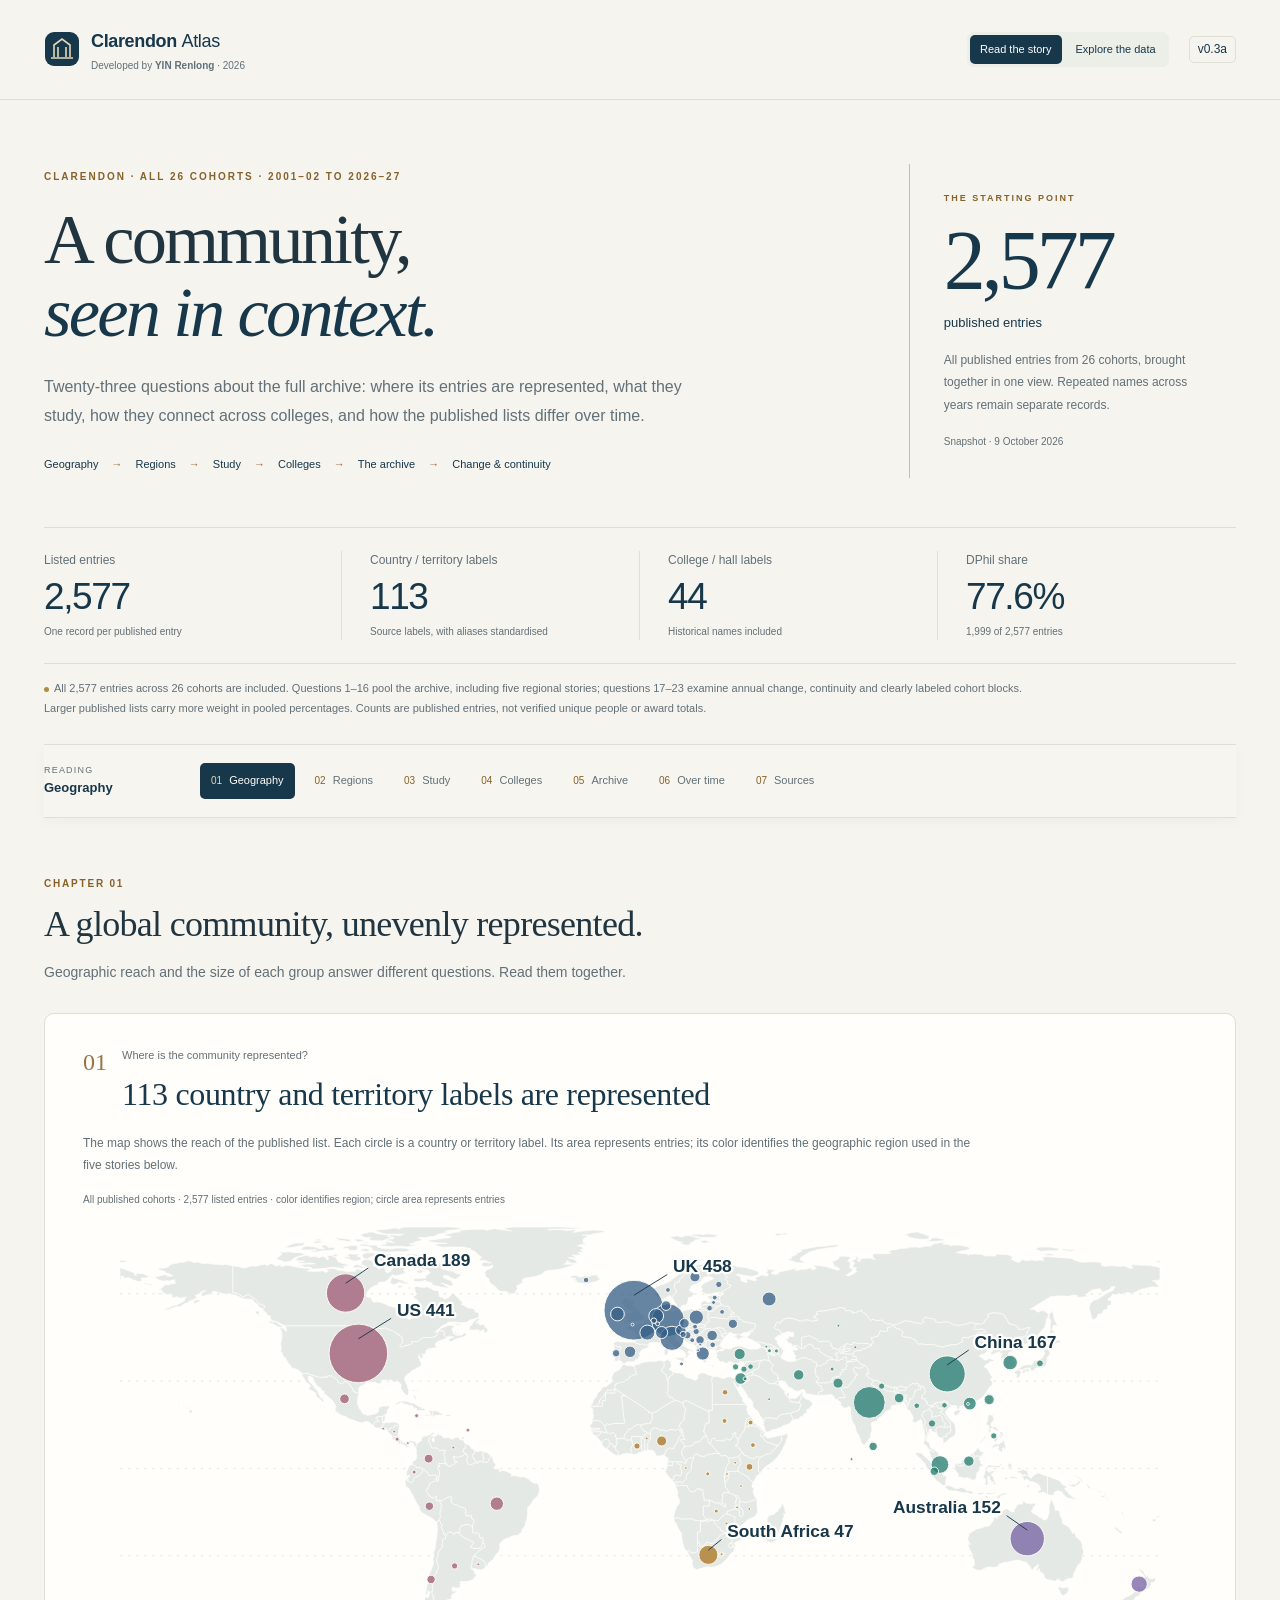
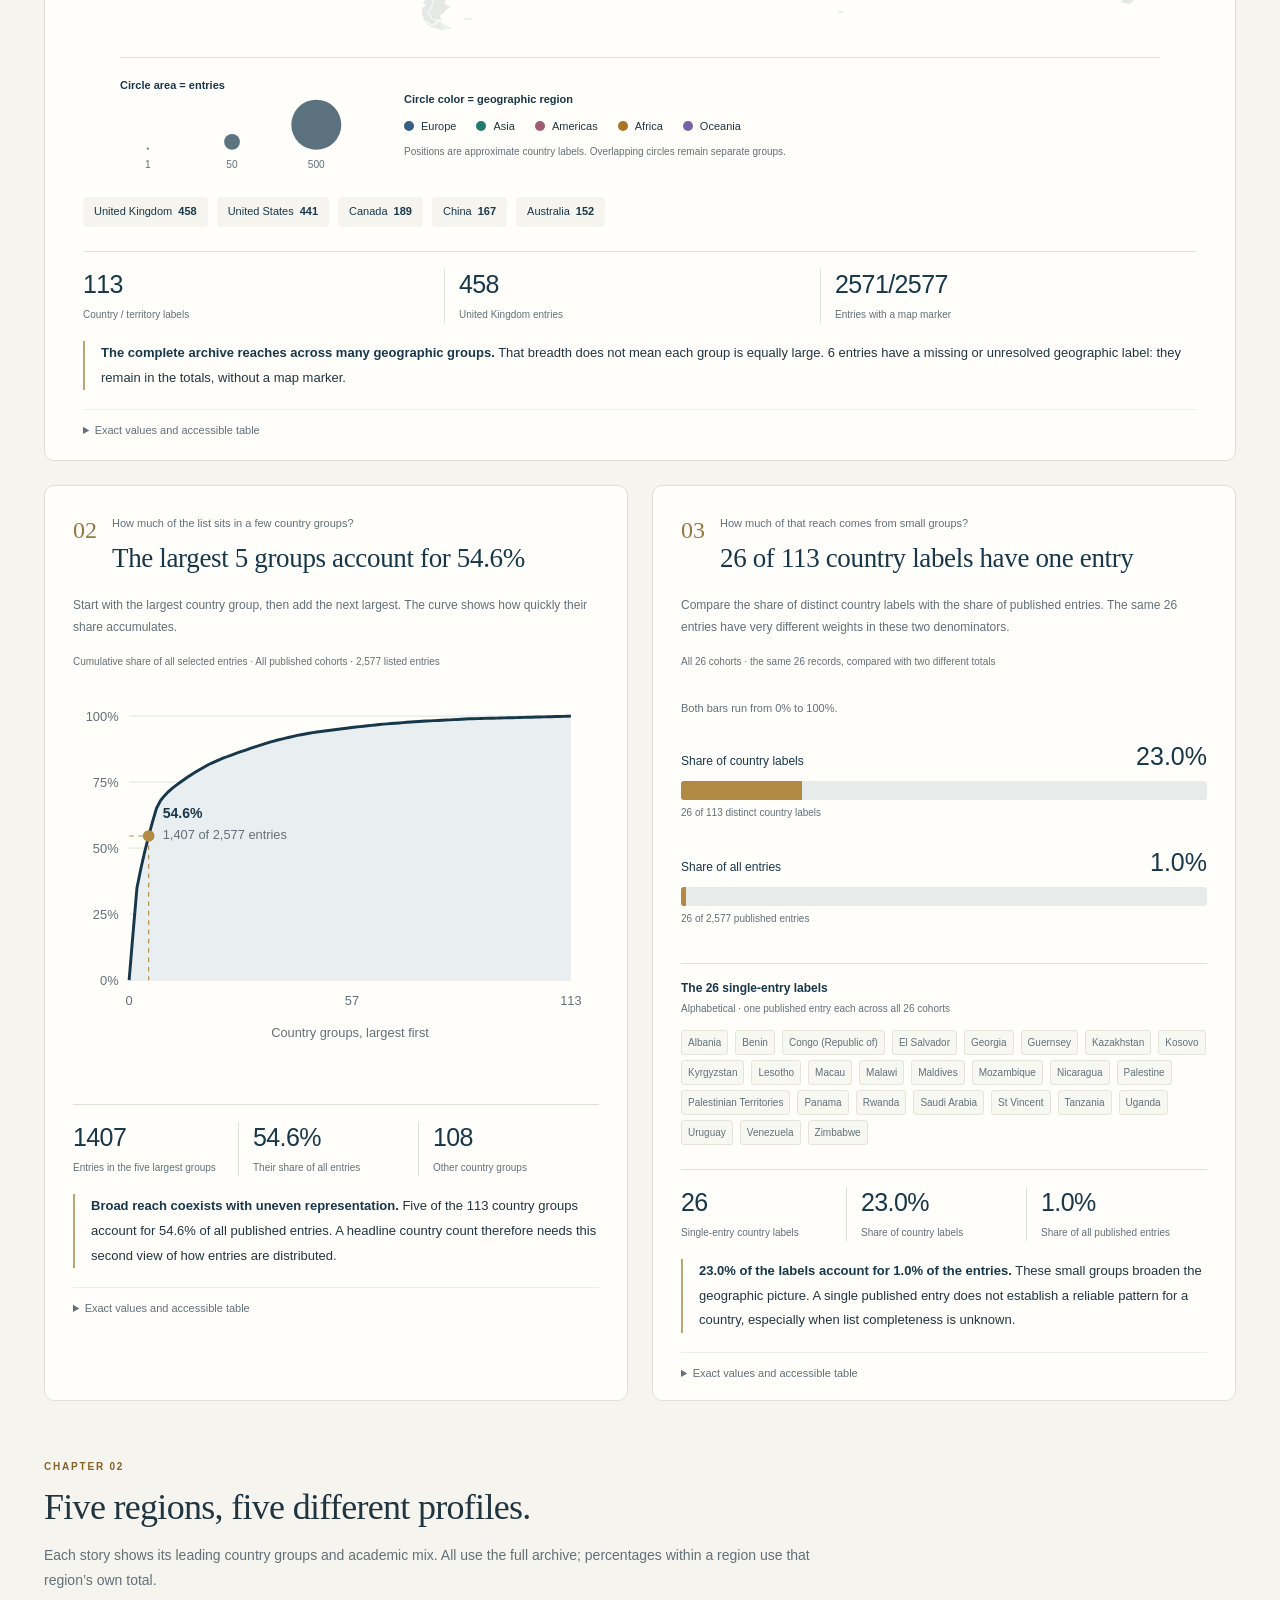
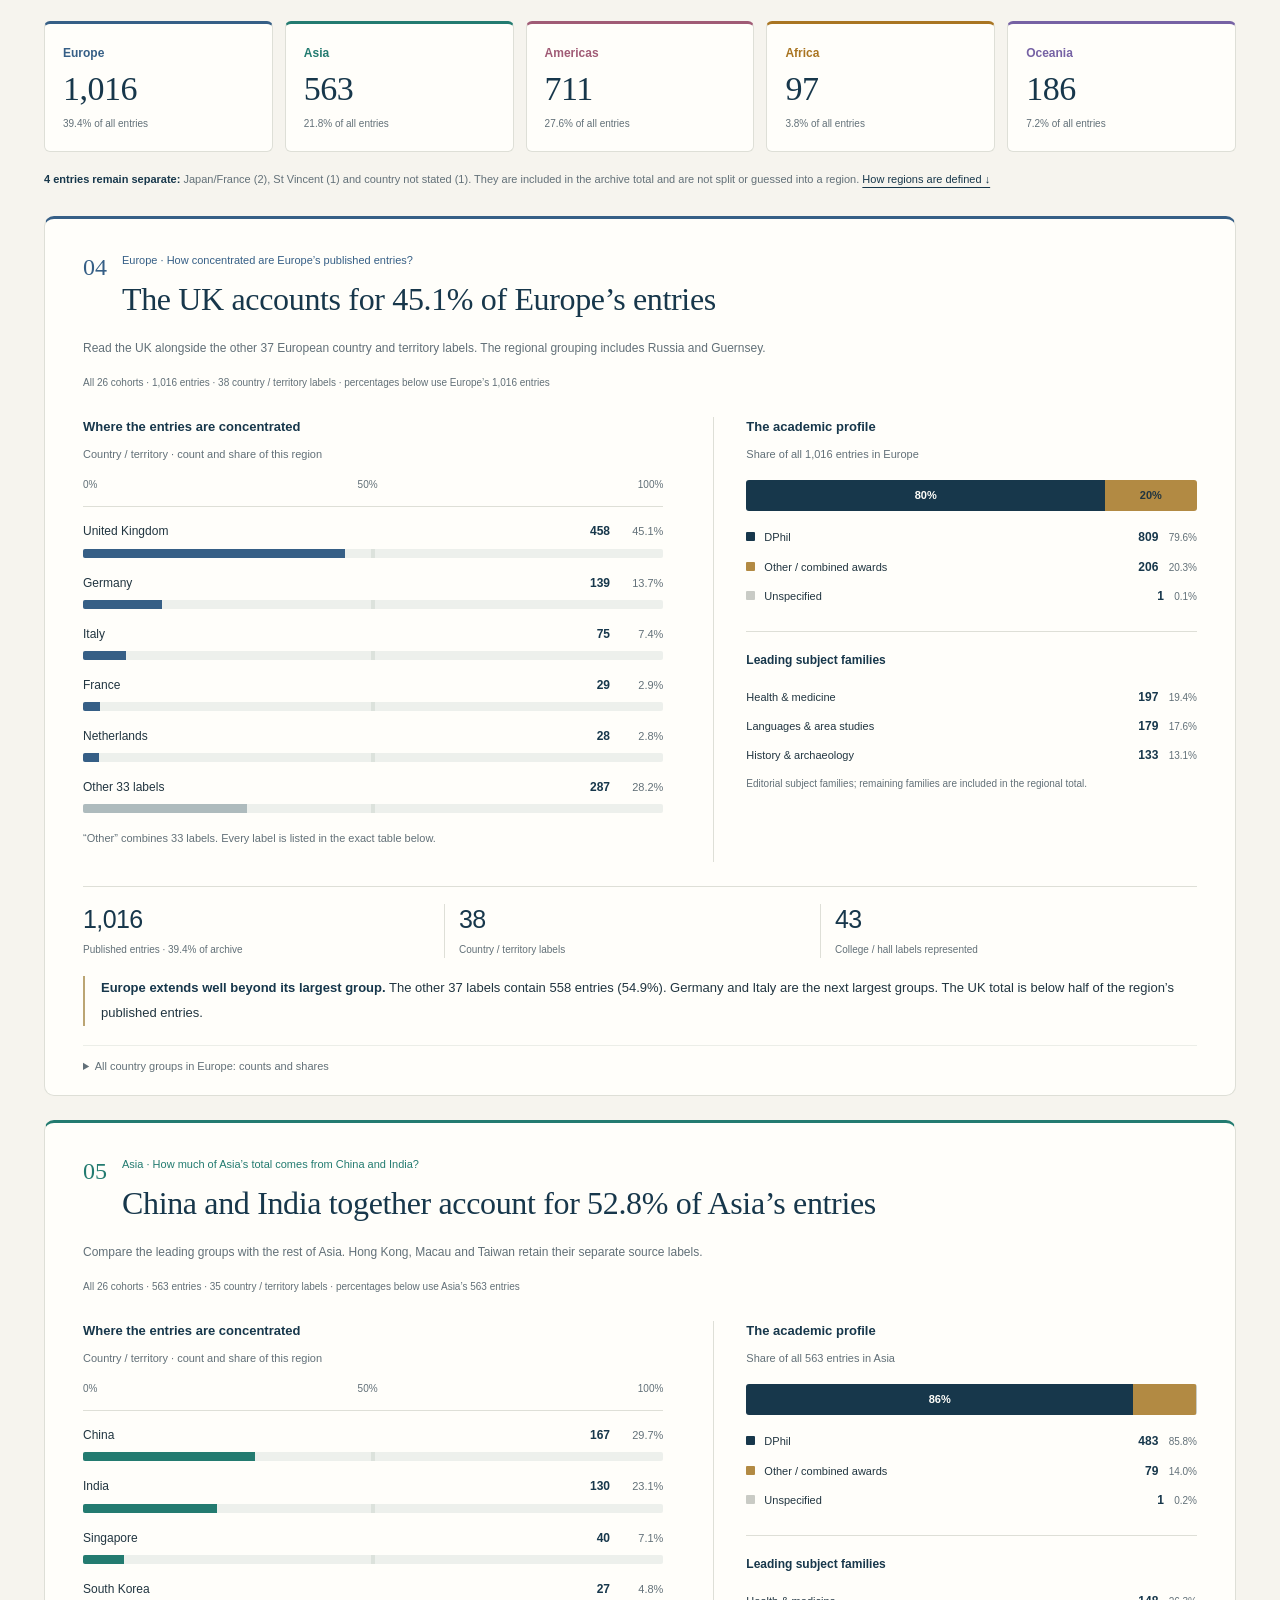
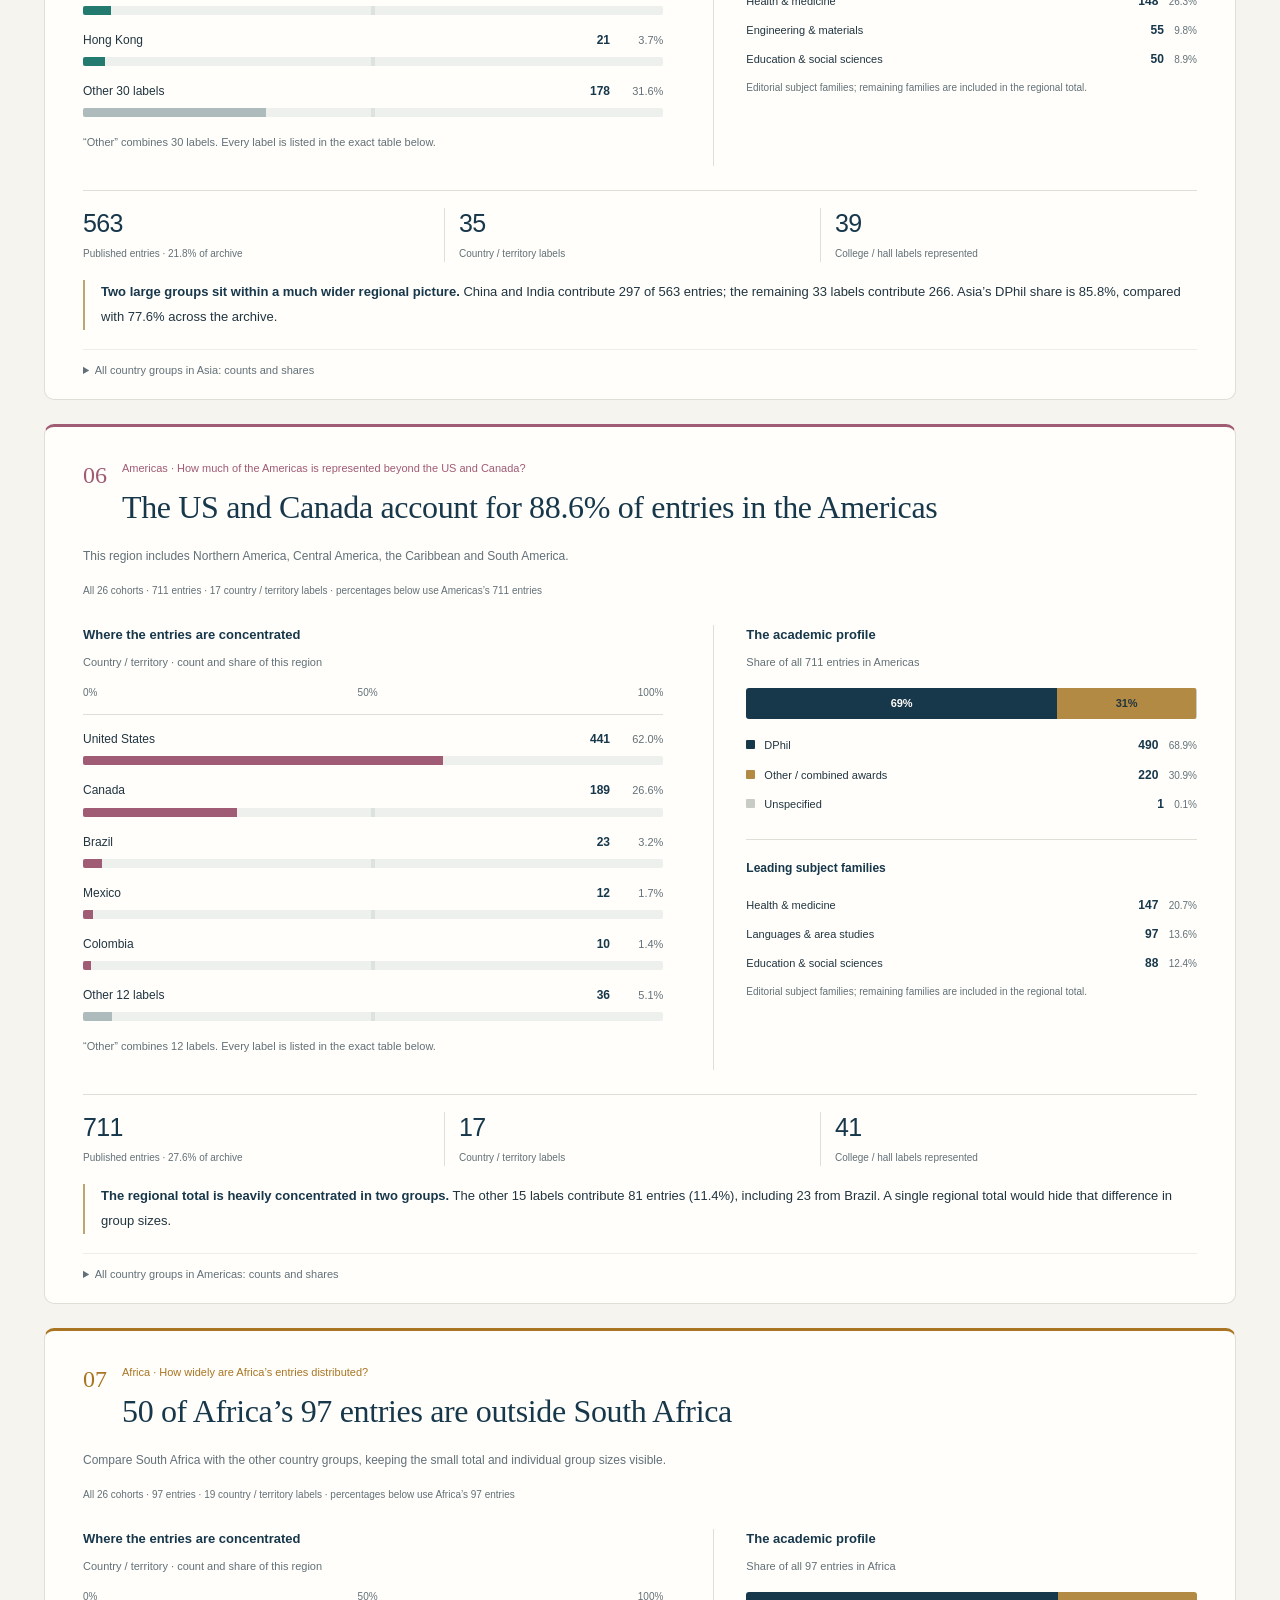
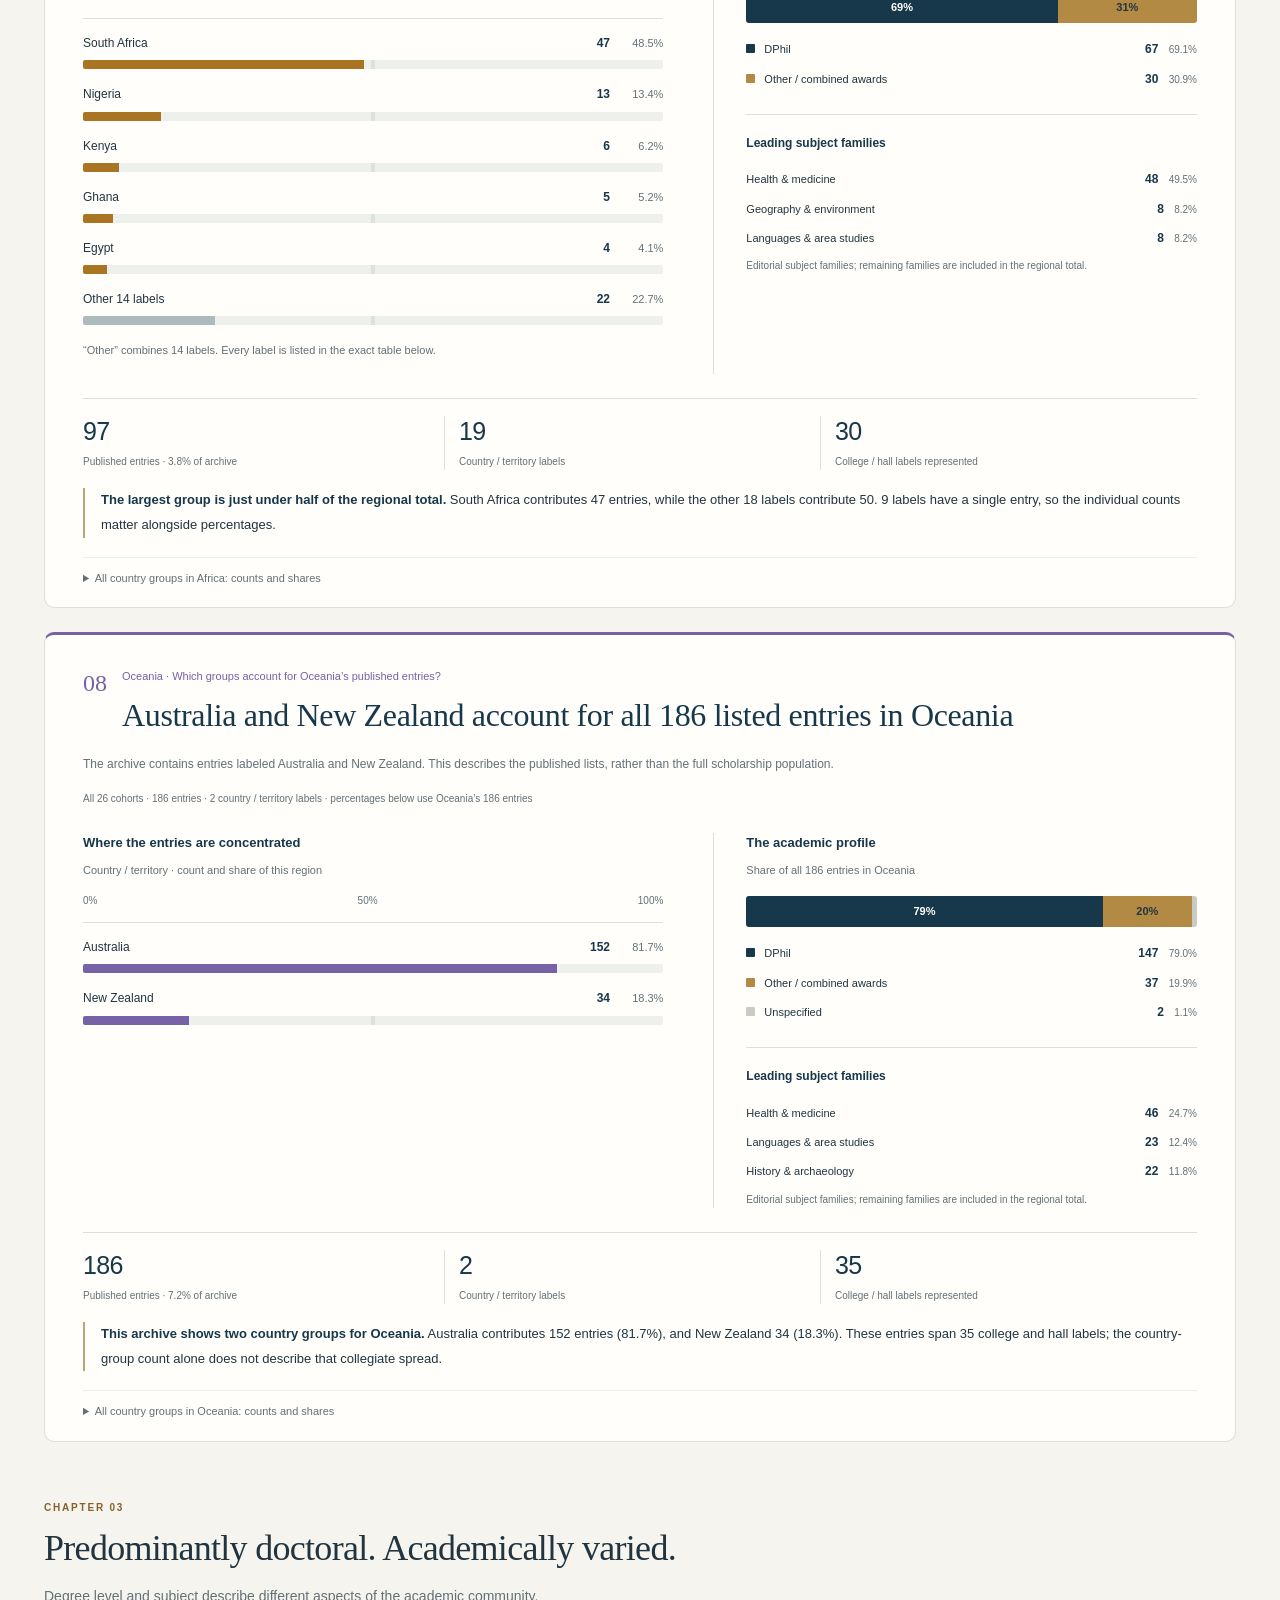
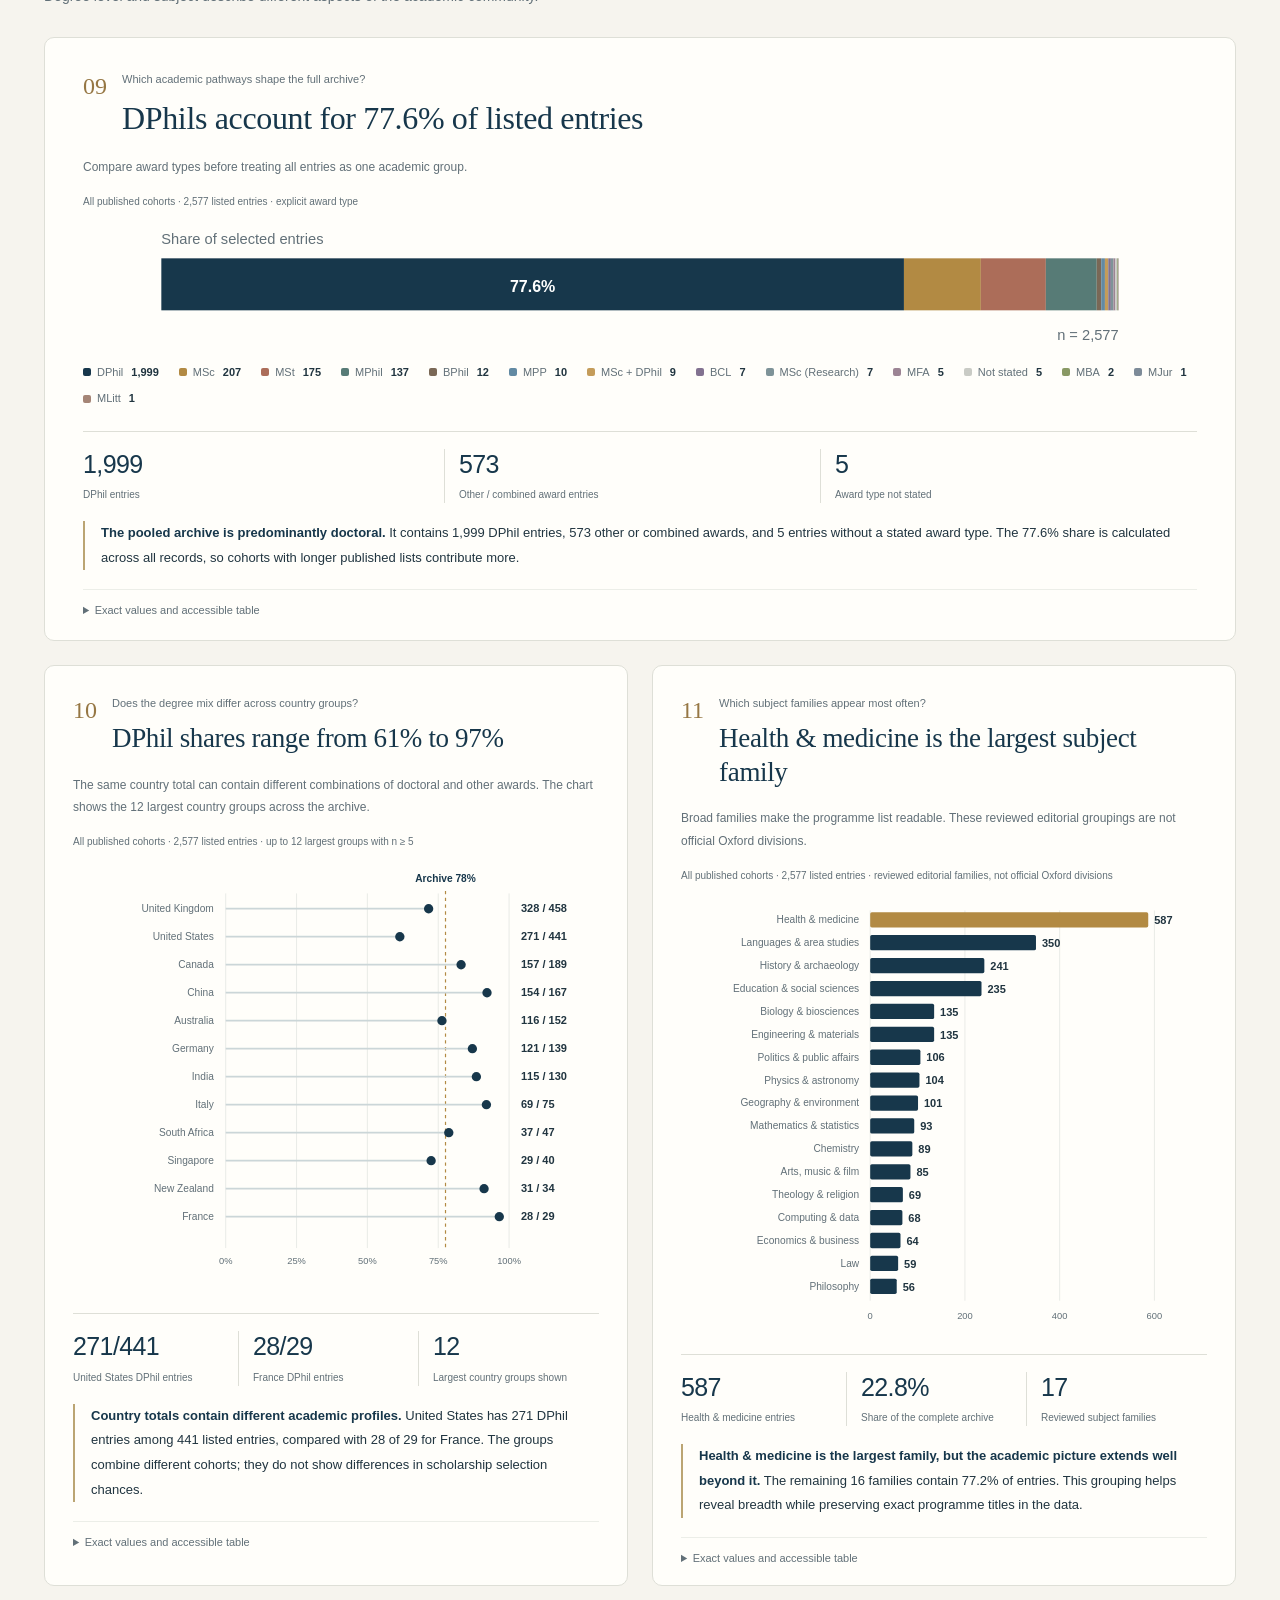
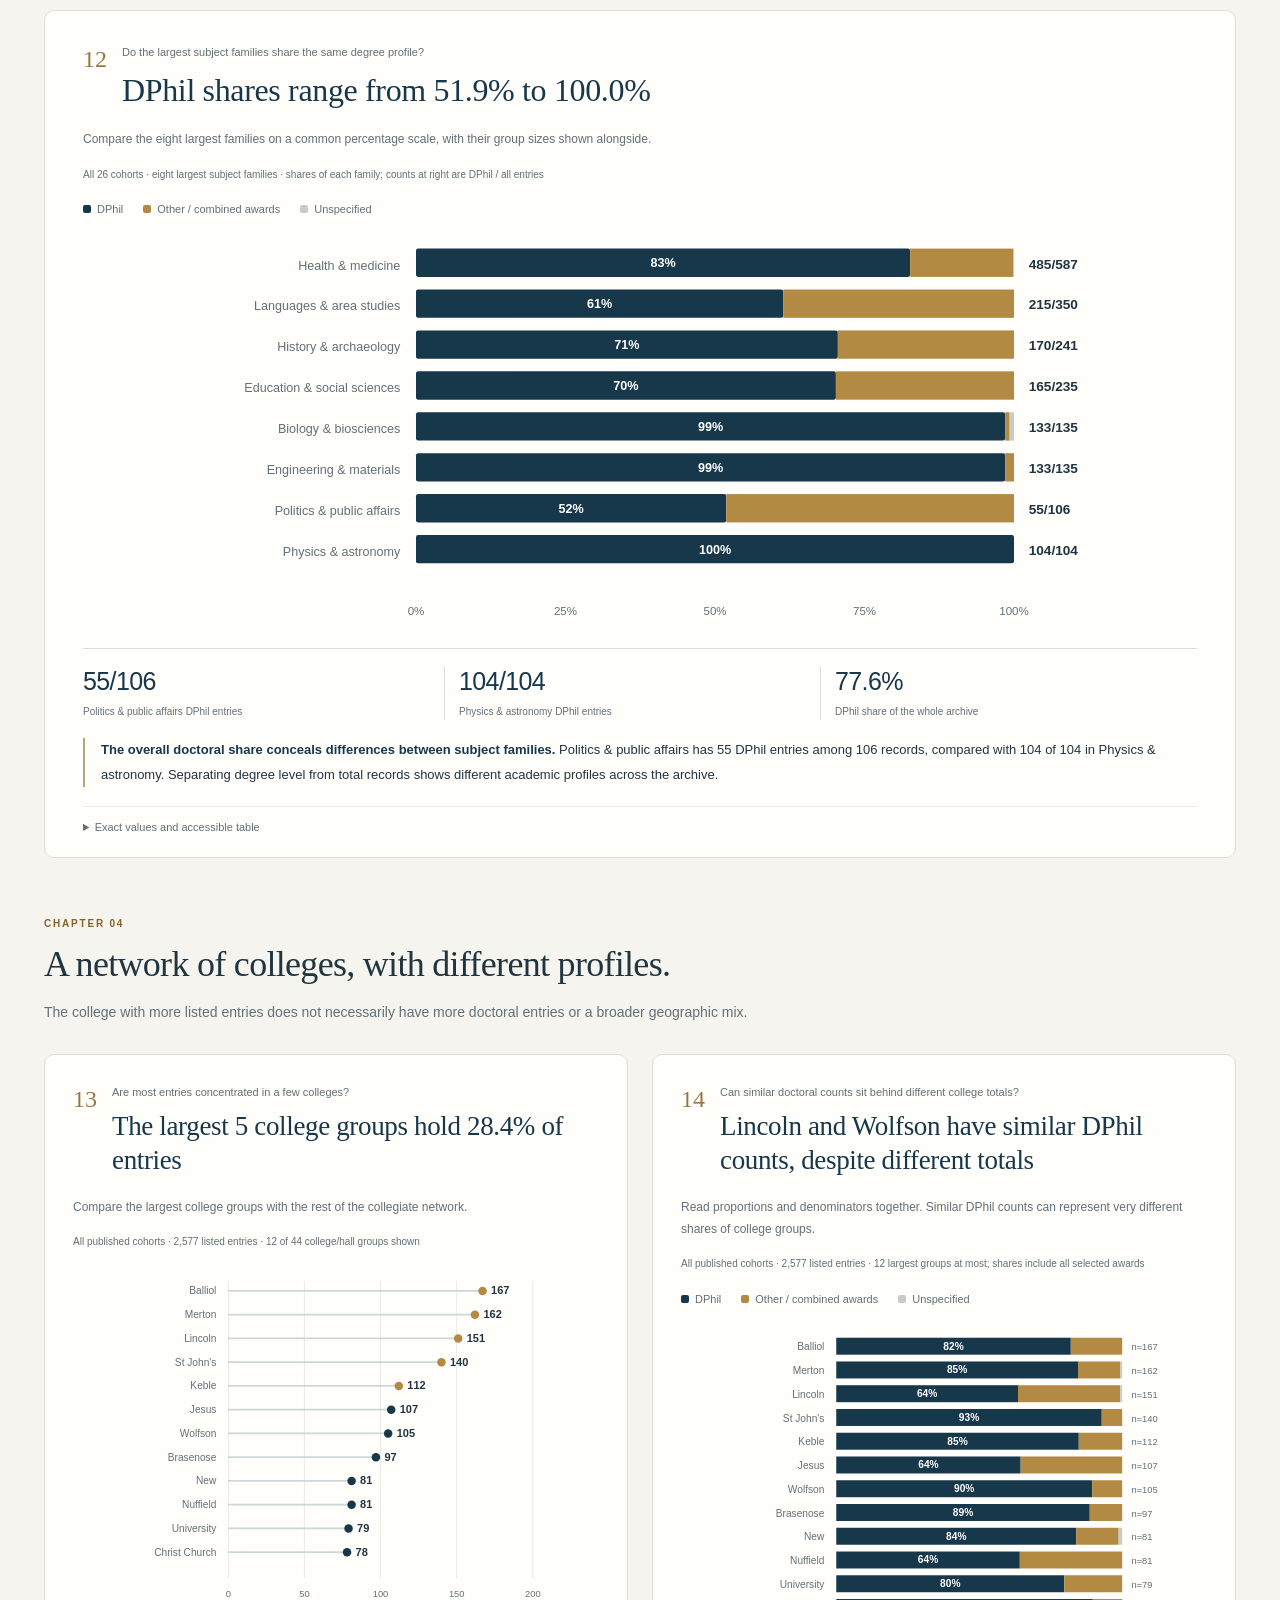
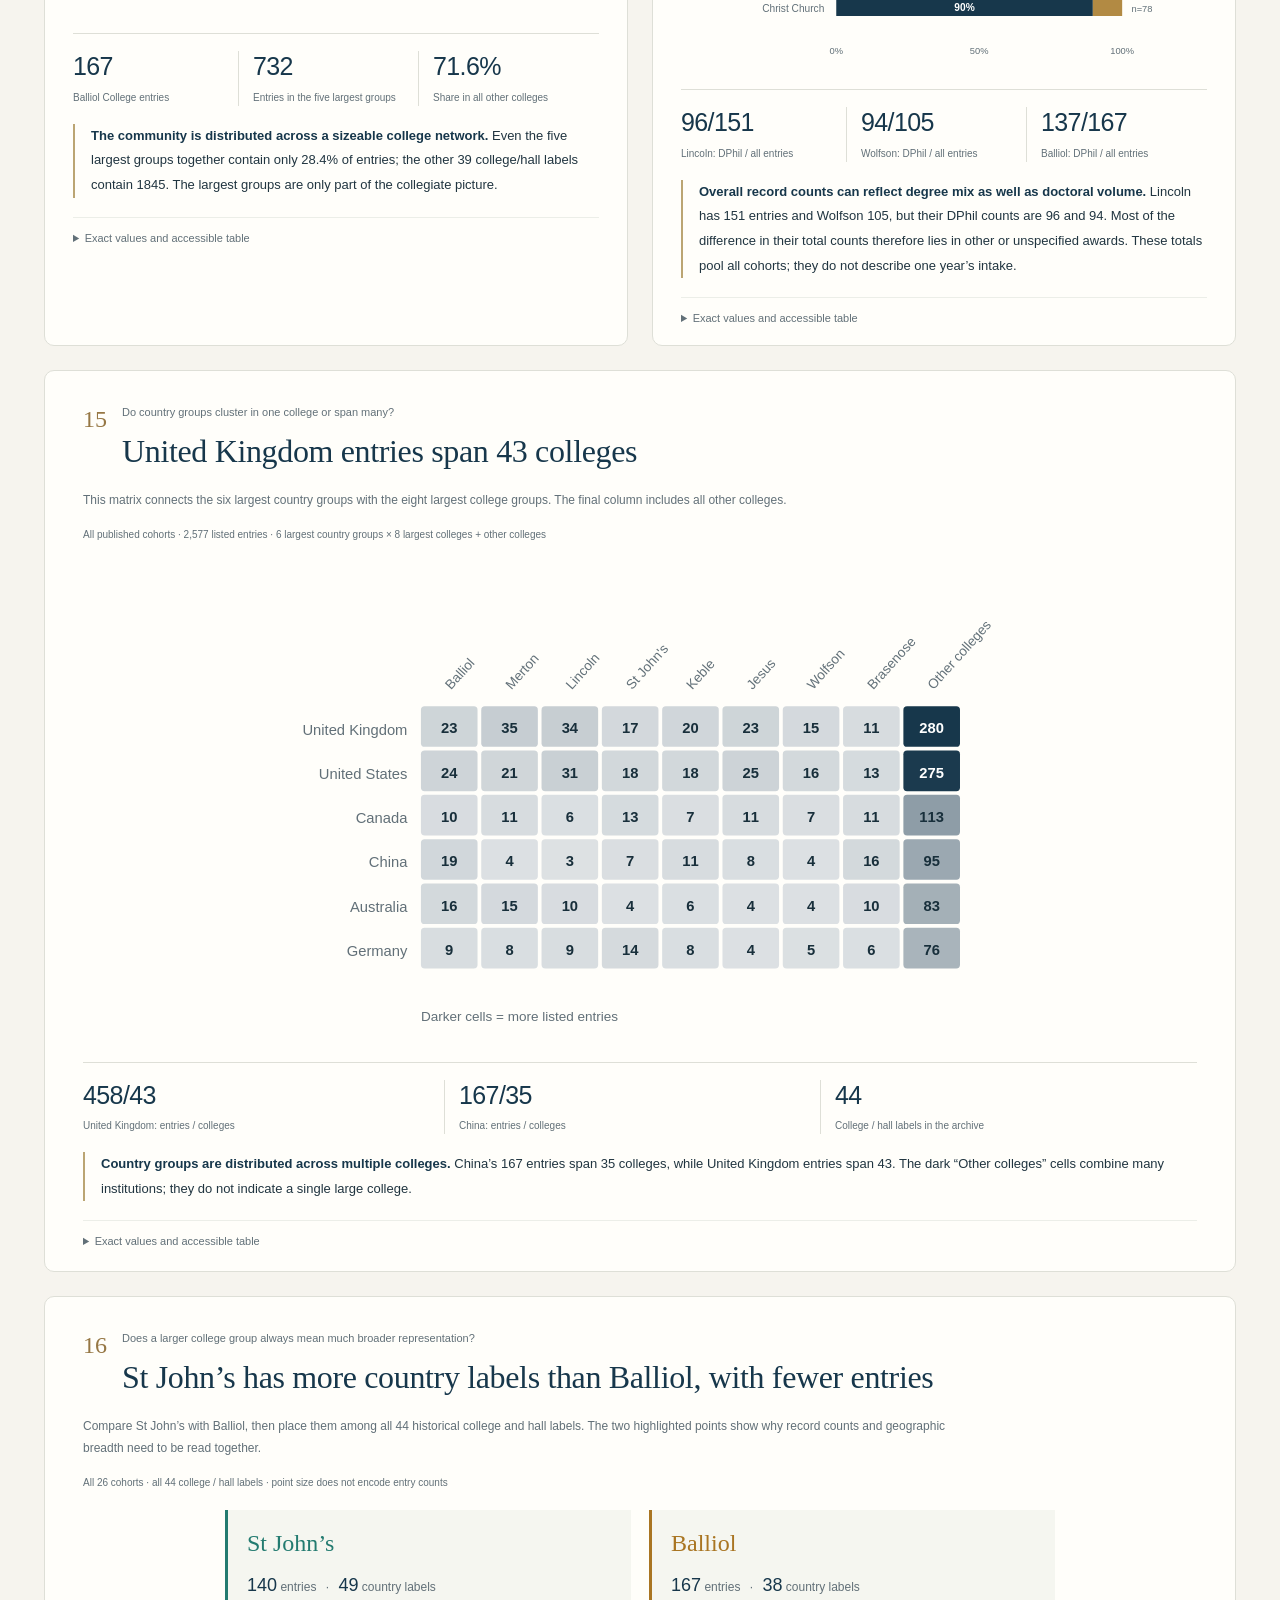
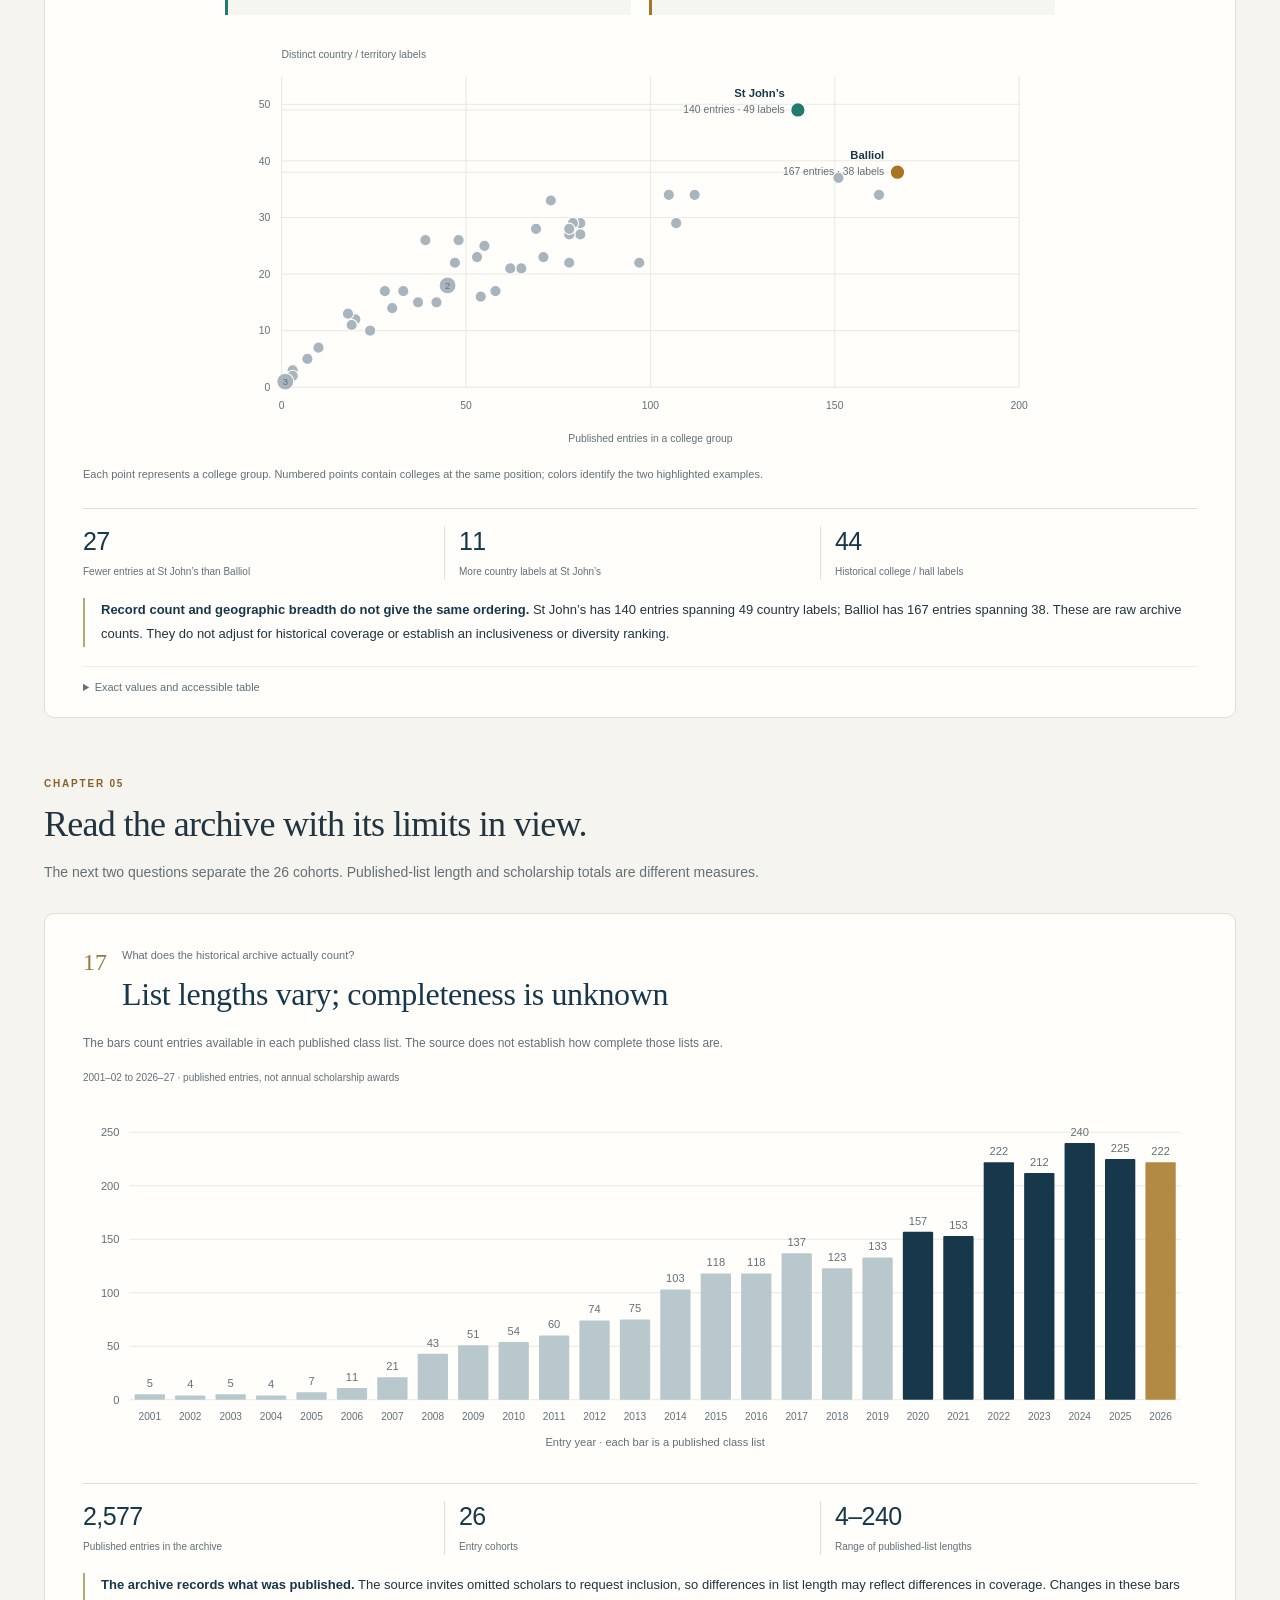
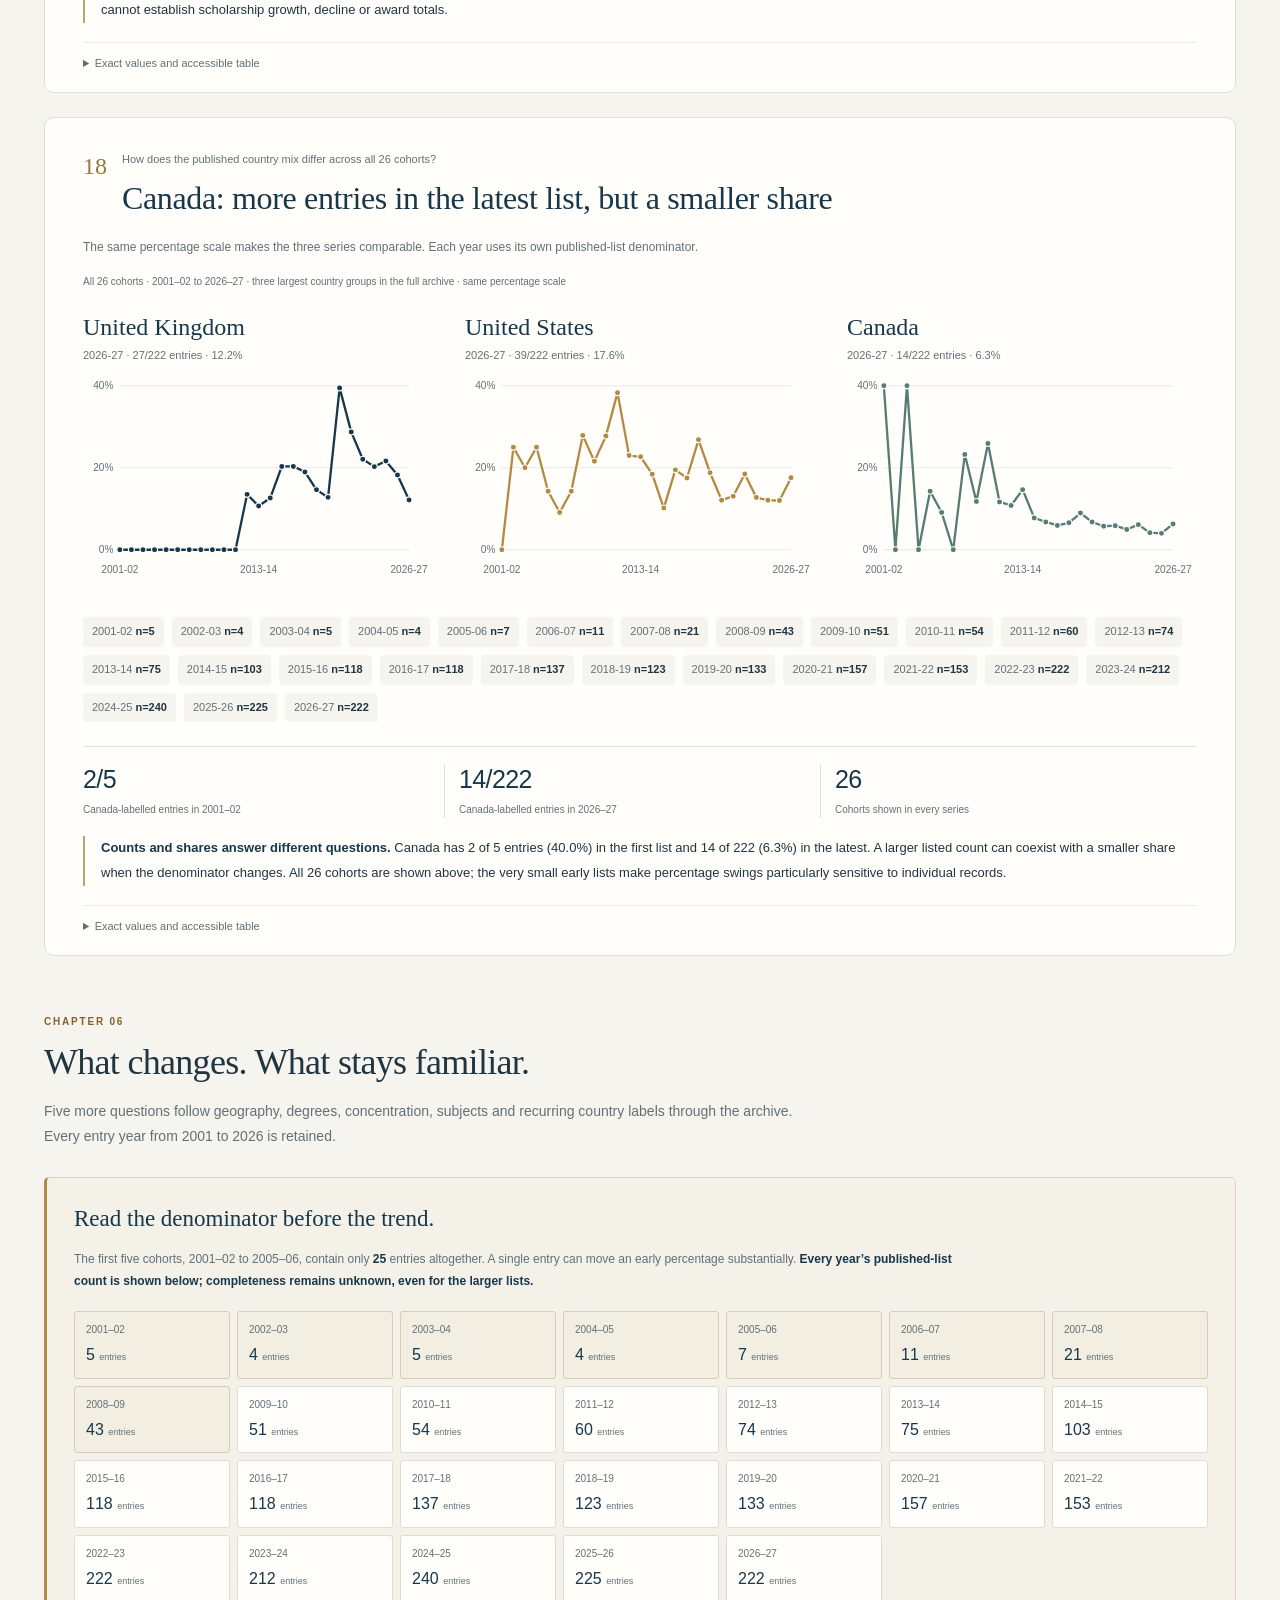
==== commit ab34dd48: "Build Clarendon Atlas v0.3a" ====
--- a/index.html
+++ b/index.html
@@ -3,23 +3,23 @@
 <head>
   <meta charset="utf-8"><meta name="viewport" content="width=device-width, initial-scale=1">
   <meta name="theme-color" content="#17374b">
-  <meta name="description" content="Eighteen questions about the published Clarendon scholar lists. A scrolling visual story of geography, study and college connections, developed by YIN Renlong.">
-  <title>Clarendon Atlas · The story in eighteen questions</title>
+  <meta name="description" content="Twenty-three questions about the published Clarendon scholar lists. A scrolling visual story of geography, study and college connections, developed by YIN Renlong.">
+  <title>Clarendon Atlas · The story in twenty-three questions</title>
   <link rel="icon" href="assets/favicon.svg" type="image/svg+xml">
   <link rel="stylesheet" href="assets/css/styles.css"><link rel="stylesheet" href="assets/css/story.css">
-  <script defer src="assets/js/data.js"></script><script defer src="assets/js/geography.js"></script><script defer src="assets/js/regions.js"></script><script defer src="assets/js/core.js"></script><script defer src="assets/js/main.js"></script><script defer src="assets/js/story.js"></script><script defer src="assets/js/story-regions.js"></script>
+  <script defer src="assets/js/data.js"></script><script defer src="assets/js/geography.js"></script><script defer src="assets/js/regions.js"></script><script defer src="assets/js/core.js"></script><script defer src="assets/js/main.js"></script><script defer src="assets/js/story.js"></script><script defer src="assets/js/story-regions.js"></script><script defer src="assets/js/story-time.js"></script>
 </head>
 <body class="story-page" data-mode="story">
 <a href="#main" class="skip-link">Skip to the story</a>
 <header class="masthead shell">
   <div class="wordmark"><a class="brand-home" href="index.html" aria-label="Clarendon Atlas home"><svg viewBox="0 0 36 36" width="36" height="36" aria-hidden="true"><rect x="1" y="1" width="34" height="34" rx="9" fill="#17374b"/><path d="M10 26V14l8-6 8 6v12M14 26V16m8 10V16M7 27h22" fill="none" stroke="#e6d8b7" stroke-width="1.6"/></svg></a><span class="brand-copy"><a class="brand-title" href="index.html">Clarendon <strong>Atlas</strong></a><small>Developed by <a class="author-link" href="https://www.yin.roma.it/">YIN Renlong</a> · 2026</small></span></div>
-  <div class="masthead-right"><nav class="mode-nav" aria-label="Display mode"><a href="index.html" aria-current="page">Read the story</a><a href="explore.html">Explore the data</a></nav><span class="version">v0.2a</span></div>
+  <div class="masthead-right"><nav class="mode-nav" aria-label="Display mode"><a href="index.html" aria-current="page">Read the story</a><a href="explore.html">Explore the data</a></nav><span class="version">v0.3a</span></div>
 </header>
 <main id="main" class="shell">
-  <section class="story-hero" aria-labelledby="page-title"><div class="story-hero-copy"><p class="eyebrow">Clarendon · All 26 cohorts · 2001–02 to 2026–27</p><h1 id="page-title">A community,<br><em>seen in context.</em></h1><p class="story-deck">Eighteen questions about the full archive: where its entries are represented, what they study, how they connect across colleges, and how the published lists differ over time.</p><p class="story-route">Geography <span>→</span> Regions <span>→</span> Study <span>→</span> Colleges <span>→</span> The archive</p></div><aside class="hero-finding"><span class="eyebrow">The starting point</span><strong id="hero-total">2,577</strong><span class="hero-finding-label">published entries</span><p>All published entries from 26 cohorts, brought together in one view. Repeated names across years remain separate records.</p><small>Snapshot · 9 October 2026</small></aside></section>
+  <section class="story-hero" aria-labelledby="page-title"><div class="story-hero-copy"><p class="eyebrow">Clarendon · All 26 cohorts · 2001–02 to 2026–27</p><h1 id="page-title">A community,<br><em>seen in context.</em></h1><p class="story-deck">Twenty-three questions about the full archive: where its entries are represented, what they study, how they connect across colleges, and how the published lists differ over time.</p><p class="story-route">Geography <span>→</span> Regions <span>→</span> Study <span>→</span> Colleges <span>→</span> The archive <span>→</span> Change &amp; continuity</p></div><aside class="hero-finding"><span class="eyebrow">The starting point</span><strong id="hero-total">2,577</strong><span class="hero-finding-label">published entries</span><p>All published entries from 26 cohorts, brought together in one view. Repeated names across years remain separate records.</p><small>Snapshot · 9 October 2026</small></aside></section>
   <section class="kpis story-kpis" aria-label="The complete archive at a glance"><div class="kpi"><span>Listed entries</span><strong id="story-n">2,577</strong><small>One record per published entry</small></div><div class="kpi"><span>Country / territory labels</span><strong id="story-countries">113</strong><small>Source labels, with aliases standardised</small></div><div class="kpi"><span>College / hall labels</span><strong id="story-colleges">44</strong><small>Historical names included</small></div><div class="kpi"><span>DPhil share</span><strong id="story-dphil">77.6%</strong><small id="story-dphil-note">1,999 of 2,577 entries</small></div></section>
-  <p class="story-scope"><span class="note-dot" aria-hidden="true"></span>All 2,577 entries across 26 cohorts are included. Questions 1–16 pool the archive, including five regional stories; questions 17–18 compare every cohort separately. Larger published lists carry more weight in pooled percentages. Counts are published entries, not verified unique people or award totals.</p>
-<nav class="chapter-nav" id="story-navigation" aria-label="Story chapters"><div class="chapter-location">Reading <strong id="reading-chapter">Geography</strong></div><div class="chapter-links"><a href="#reach" aria-current="location"><span>01</span>Geography</a><a href="#regions"><span>02</span>Regions</a><a href="#study"><span>03</span>Study</a><a href="#colleges"><span>04</span>Colleges</a><a href="#archive"><span>05</span>Archive</a><a href="#sources"><span>06</span>Sources</a></div><div class="chapter-progress" aria-hidden="true"><span id="reading-progress"></span></div></nav>
+  <p class="story-scope"><span class="note-dot" aria-hidden="true"></span>All 2,577 entries across 26 cohorts are included. Questions 1–16 pool the archive, including five regional stories; questions 17–23 examine annual change, continuity and clearly labeled cohort blocks. Larger published lists carry more weight in pooled percentages. Counts are published entries, not verified unique people or award totals.</p>
+<nav class="chapter-nav" id="story-navigation" aria-label="Story chapters"><div class="chapter-location">Reading <strong id="reading-chapter">Geography</strong></div><div class="chapter-links"><a href="#reach" aria-current="location"><span>01</span>Geography</a><a href="#regions"><span>02</span>Regions</a><a href="#study"><span>03</span>Study</a><a href="#colleges"><span>04</span>Colleges</a><a href="#archive"><span>05</span>Archive</a><a href="#over-time"><span>06</span>Over time</a><a href="#sources"><span>07</span>Sources</a></div><div class="chapter-progress" aria-hidden="true"><span id="reading-progress"></span></div></nav>
   <noscript><p class="noscript">JavaScript is needed to display the charts. You can <a href="assets/data/clarendon-scholars-clean.csv">download the complete dataset</a> or use the source notes below.</p></noscript>
 <section id="reach" class="story-chapter" aria-labelledby="chapter-reach"><header class="chapter-heading"><p class="eyebrow">Chapter 01</p><h2 id="chapter-reach">A global community, unevenly represented.</h2><p>Geographic reach and the size of each group answer different questions. Read them together.</p></header><div class="story-grid"><article class="story-question wide" id="question-map" aria-labelledby="map-title">
       <div class="question-heading"><span class="question-number">01</span><div><p class="story-prompt">Where is the community represented?</p><h3 id="map-title"></h3></div></div>
@@ -132,18 +132,57 @@
       <p class="takeaway" id="history-takeaway"></p>
       <details class="chart-data"><summary>Exact values and accessible table</summary><div class="table-scroll" id="table-history"></div></details>
     </article></div></section>
+  <section id="over-time" class="story-chapter" aria-labelledby="chapter-over-time"><header class="chapter-heading"><p class="eyebrow">Chapter 06</p><h2 id="chapter-over-time">What changes. What stays familiar.</h2><p>Five more questions follow geography, degrees, concentration, subjects and recurring country labels through the archive. Every entry year from 2001 to 2026 is retained.</p></header>
+    <aside class="temporal-context" aria-labelledby="time-context-title"><h3 id="time-context-title">Read the denominator before the trend.</h3><p>The first five cohorts, 2001–02 to 2005–06, contain only <strong id="early-total">25</strong> entries altogether. A single entry can move an early percentage substantially. <strong>Every year’s published-list count is shown below; completeness remains unknown, even for the larger lists.</strong></p><dl class="cohort-ledger" id="cohort-ledger" aria-label="Published entries in every cohort"></dl><p>Years refer to the start of an academic cohort. Five-cohort comparisons use entry years 2001–05, 2006–10, 2011–15, 2016–20 and 2021–25. The 2026–27 cohort is shown separately. Pooled shares weight entries equally, so longer lists contribute more.</p><p><a href="assets/data/cohort-summary.csv" download>Download annual metrics ↓</a> · <a href="assets/data/cohort-composition.csv" download>Download every annual group count ↓</a></p></aside>
+    <div class="story-grid"><article class="story-question wide temporal-question" id="question-region-time" aria-labelledby="region-time-title">
+      <div class="question-heading"><span class="question-number">19</span><div><p class="story-prompt">How does regional representation change over time?</p><h3 id="region-time-title"></h3></div></div>
+      <p class="question-intro">Read all five regions and the unresolved group on the same scale. The headline compares two complete five-cohort blocks; the chart keeps every annual observation visible.</p>
+      <figure class="story-figure"><figcaption id="region-time-meta" class="chart-meta"></figcaption><div id="chart-region-time" class="chart"></div></figure>
+      <dl class="story-facts" id="facts-region-time"></dl>
+      <p class="takeaway" id="region-time-takeaway"></p>
+      <details class="chart-data"><summary>Exact annual values and accessible table</summary><div class="table-scroll" id="table-region-time"></div></details>
+    </article><article class="story-question wide temporal-question" id="question-degree-time" aria-labelledby="degree-time-title">
+      <div class="question-heading"><span class="question-number">20</span><div><p class="story-prompt">Does the degree mix change, or remain stable?</p><h3 id="degree-time-title"></h3></div></div>
+      <p class="question-intro">The annual line tests the impression created by the pooled 77.6% DPhil share. Stable structure need not mean identical percentages in every year.</p>
+      <figure class="story-figure"><figcaption id="degree-time-meta" class="chart-meta"></figcaption><div id="chart-degree-time" class="chart"></div></figure>
+      <dl class="story-facts" id="facts-degree-time"></dl>
+      <p class="takeaway" id="degree-time-takeaway"></p>
+      <details class="chart-data"><summary>Exact annual values and accessible table</summary><div class="table-scroll" id="table-degree-time"></div></details>
+    </article><article class="story-question wide temporal-question" id="question-concentration-time" aria-labelledby="concentration-time-title">
+      <div class="question-heading"><span class="question-number">21</span><div><p class="story-prompt">Do country and college groups become more or less concentrated?</p><h3 id="concentration-time-title"></h3></div></div>
+      <p class="question-intro">For each cohort, add the five largest country groups and, separately, the five largest college groups. The same percentage scale makes their concentration comparable.</p>
+      <figure class="story-figure"><figcaption id="concentration-time-meta" class="chart-meta"></figcaption><div id="chart-concentration-time" class="chart"></div></figure>
+      <dl class="story-facts" id="facts-concentration-time"></dl>
+      <p class="takeaway" id="concentration-time-takeaway"></p>
+      <details class="chart-data"><summary>Exact annual values and accessible table</summary><div class="table-scroll" id="table-concentration-time"></div></details>
+    </article><article class="story-question wide temporal-question" id="question-subject-time" aria-labelledby="subject-time-title">
+      <div class="question-heading"><span class="question-number">22</span><div><p class="story-prompt">Which academic patterns persist, and which change?</p><h3 id="subject-time-title"></h3></div></div>
+      <p class="question-intro">Start with the annual share of the largest family in the complete archive, then compare every family across consistent five-cohort blocks. Keep 2026 separate from those blocks.</p>
+      <figure class="story-figure"><figcaption id="subject-time-meta" class="chart-meta"></figcaption><div id="chart-subject-time" class="chart"></div></figure>
+      <dl class="story-facts" id="facts-subject-time"></dl>
+      <p class="takeaway" id="subject-time-takeaway"></p>
+      <details class="chart-data"><summary>Exact annual values and accessible table</summary><div class="table-scroll" id="table-subject-time"></div></details>
+    </article><article class="story-question wide temporal-question" id="question-country-continuity" aria-labelledby="country-continuity-title">
+      <div class="question-heading"><span class="question-number">23</span><div><p class="story-prompt">Which country labels recur across the archive?</p><h3 id="country-continuity-title"></h3></div></div>
+      <p class="question-intro">Presence measures continuity across lists rather than volume. These are the twelve largest country groups across the complete archive; each marker represents one cohort.</p>
+      <figure class="story-figure"><figcaption id="country-continuity-meta" class="chart-meta"></figcaption><div id="chart-country-continuity" class="chart"></div></figure>
+      <dl class="story-facts" id="facts-country-continuity"></dl>
+      <p class="takeaway" id="country-continuity-takeaway"></p>
+      <details class="chart-data"><summary>Exact annual values and accessible table</summary><div class="table-scroll" id="table-country-continuity"></div></details>
+    </article></div></section>
   <section class="story-ending" aria-labelledby="ending-title"><div><p class="eyebrow">Putting the picture together</p><h2 id="ending-title">Breadth, concentration<br>and differences within the whole.</h2></div><div id="story-conclusions"></div></section>
   <aside class="explore-invitation"><div><h2>Follow your own question.</h2><p>Use Explore mode to focus on an individual cohort, combine filters, find individual entries or export a selection.</p></div><a class="primary-link" href="explore.html">Explore the data <span aria-hidden="true">↗</span></a></aside>
   <section class="story-sources" id="sources" aria-labelledby="sources-title">
-    <header class="sources-heading"><div><p class="eyebrow">Chapter 06 · Provenance &amp; interpretation</p><h2 id="sources-title">The data behind the story.</h2><p>One published archive, with its definitions, transformations and exceptions kept visible.</p></div><a class="source-original" href="https://www.ox.ac.uk/admissions/graduate/fees-and-funding/funding/clarendon/scholar-class-lists" target="_blank" rel="noopener noreferrer">Original Oxford class lists ↗</a></header>
+    <header class="sources-heading"><div><p class="eyebrow">Chapter 07 · Provenance &amp; interpretation</p><h2 id="sources-title">The data behind the story.</h2><p>One published archive, with its definitions, transformations and exceptions kept visible.</p></div><a class="source-original" href="https://www.ox.ac.uk/admissions/graduate/fees-and-funding/funding/clarendon/scholar-class-lists" target="_blank" rel="noopener noreferrer">Original Oxford class lists ↗</a></header>
     <dl class="source-snapshot"><div><dt>Snapshot date</dt><dd>9 October 2026</dd></div><div><dt>Published entries</dt><dd>2,577</dd></div><div><dt>Entry cohorts</dt><dd>26 · 2001–02 to 2026–27</dd></div><div><dt>Unit of analysis</dt><dd>One published list entry</dd></div></dl>
     <div class="provenance-grid">
       <section class="source-card" aria-labelledby="source-scope"><span class="source-card-number">01</span><h3 id="source-scope">What is being counted?</h3><p>This is a pasted snapshot of Oxford’s Clarendon class lists. A record is one listed entry; names repeated across years remain separate records.</p><p>The source invites omitted scholars to request inclusion, so completeness is unknown for each cohort. These counts cannot establish unique people, annual award totals, selection rates, funding amounts or college quality.</p><p>Historical college and hall names are retained. The 44 labels do not represent 44 current institutions.</p></section>
-      <section class="source-card" aria-labelledby="source-denominators"><span class="source-card-number">02</span><h3 id="source-denominators">Which denominator applies?</h3><div class="table-scroll"><table class="denominator-table"><thead><tr><th scope="col">View</th><th scope="col">Percentage denominator</th></tr></thead><tbody><tr><th scope="row">Whole archive</th><td>All 2,577 entries</td></tr><tr><th scope="row">A regional story</th><td>All entries assigned to that region</td></tr><tr><th scope="row">Degree mix</th><td>The relevant country, college or subject group</td></tr><tr><th scope="row">Historical series</th><td>That cohort’s published list</td></tr><tr><th scope="row">Explore</th><td>The current selection, except the explicitly labeled heatmap and cohort views</td></tr></tbody></table></div><p>Longer published lists contribute more to pooled shares. Questions 17–18 separate all 26 cohorts; the other questions pool the archive.</p></section>
+      <section class="source-card" aria-labelledby="source-denominators"><span class="source-card-number">02</span><h3 id="source-denominators">Which denominator applies?</h3><div class="table-scroll"><table class="denominator-table"><thead><tr><th scope="col">View</th><th scope="col">Percentage denominator</th></tr></thead><tbody><tr><th scope="row">Whole archive</th><td>All 2,577 entries</td></tr><tr><th scope="row">A regional story</th><td>All entries assigned to that region</td></tr><tr><th scope="row">Degree mix</th><td>The relevant country, college or subject group</td></tr><tr><th scope="row">Historical series</th><td>That cohort’s published list</td></tr><tr><th scope="row">Five-cohort block</th><td>All entries in those five cohorts, pooled</td></tr><tr><th scope="row">Country recurrence</th><td>26 cohorts; each counts once if the label is present</td></tr><tr><th scope="row">Explore</th><td>The current selection, except the explicitly labeled heatmap and cohort views</td></tr></tbody></table></div><p>Longer published lists contribute more to pooled shares. Questions 1–16 pool the archive. Questions 17–23 show annual series, recurrence and labeled cohort blocks; each graphic states its denominator.</p></section>
       <section class="source-card" aria-labelledby="source-geography"><span class="source-card-number">03</span><h3 id="source-geography">Country labels &amp; regional groups</h3><p>Countries come from the source, never from names. England and Scotland aggregate to the United Kingdom. Hong Kong, Macau and Taiwan remain separate categories; “Japan/France” remains a joint label counted once per entry.</p><p>The five regions use Natural Earth’s UN-style geographic grouping with documented assignments for smaller territories. Russia is grouped with Europe; Turkey, Cyprus, Armenia, Azerbaijan, Georgia and Kazakhstan with Asia. These are statistical groupings, not statements about political status.</p><p><a href="https://unstats.un.org/unsd/methodology/m49/" target="_blank" rel="noopener noreferrer">UN M49 geographic framework ↗</a> · <a href="assets/data/country-regions.csv" download>Inspect every regional assignment ↓</a></p></section>
       <section class="source-card" aria-labelledby="source-quality"><span class="source-card-number">04</span><h3 id="source-quality">Cleaning &amp; unresolved records</h3><ul class="source-quality-list"><li><strong>2 split records</strong> rejoined, with original cells preserved.</li><li><strong>1 placeholder name</strong> retained as a record; displayed as “Name not available”.</li><li><strong>1 missing country</strong> retained in totals and shown separately.</li><li><strong>5 unspecified awards</strong> retained as a separate degree category.</li><li><strong>2 same-name entries in 2011–12</strong> have different degrees and colleges; both remain flagged.</li></ul><p>Country and college aliases were standardised. “Source note” marks unresolved information or a mapping decision; it does not necessarily indicate an incorrect record.</p></section>
       <section class="source-card" aria-labelledby="source-map"><span class="source-card-number">05</span><h3 id="source-map">What appears on the map?</h3><p>Circle area represents entries; color identifies region. Positions are approximate country label locations, not individuals’ locations. Overlapping markers remain separate groups.</p><div class="table-scroll" id="geographic-exceptions"></div><p>Regional classification and map placement are separate decisions. All entries in this table remain in archive totals. “Palestine” and “Palestinian Territories” are grouped with Asia but have no map markers; their original labels are preserved.</p><p>Base map: <a href="https://www.naturalearthdata.com/about/terms-of-use/" target="_blank" rel="noopener noreferrer">Natural Earth, public domain ↗</a>.</p></section>
       <section class="source-card" aria-labelledby="source-subjects"><span class="source-card-number">06</span><h3 id="source-subjects">Subjects &amp; interactive comparisons</h3><p>The 352 source subject labels have reviewed editorial family assignments. These are interpretive groups, not official Oxford divisions. Full programme titles and the assignment file remain available.</p><p>In Explore, clicking a country again clears it. Active filter chips remove one filter at a time. The heatmap’s percentage mode uses every entry in that country group, including colleges outside the displayed columns.</p><p>In the Cohorts view, the cohort filter highlights a year and the country filter selects a comparison. Degree, college and subject filters define each year’s denominator.</p></section>
+      <section class="source-card" aria-labelledby="source-time"><span class="source-card-number">07</span><h3 id="source-time">Time, stability &amp; change</h3><p>Annual series retain all 26 cohorts. Every annual share divides a group count by the full list for that cohort, including unresolved or unspecified entries. The top-five concentration groups are ranked afresh within each cohort; they are not a fixed set of countries or colleges.</p><p>The five-cohort subject blocks pool counts before dividing. They are non-overlapping; 2026 is a separate single cohort. Country recurrence counts how many lists contain at least one entry with that label. Zero means no published entry in this snapshot, not no awards or eligibility.</p><p>Hollow markers flag fewer than 50 entries as a reading aid, not a sampling or completeness guarantee. Lines join observations; no regression, forecast, significance test or causal interpretation is implied. The downloadable annual files are generated from the same canonical CSV and unchanged mappings.</p></section>
     </div>
     <div class="source-downloads"><h3>Inspect or reuse the data</h3><div class="download-grid">
       <a href="assets/data/clarendon-scholars-clean.csv" download><strong>Complete dataset <span aria-hidden="true">↓</span></strong><span>2,577 entries, with original source cells preserved</span><small>CSV · archive records</small></a>
@@ -151,9 +190,11 @@
       <a href="assets/data/clarendon-data-dictionary.csv" download><strong>Data dictionary <span aria-hidden="true">↓</span></strong><span>Field definitions for interpreting the complete CSV</span><small>CSV · column reference</small></a>
       <a href="assets/data/subject-families.csv" download><strong>Subject families <span aria-hidden="true">↓</span></strong><span>All 352 programme subject assignments</span><small>CSV · editorial mapping</small></a>
       <a href="assets/data/country-regions.csv" download><strong>Geographic regions <span aria-hidden="true">↓</span></strong><span>Every label, its region and the assignment rationale</span><small>CSV · geographic mapping</small></a>
+      <a href="assets/data/cohort-summary.csv" download><strong>Annual metrics <span aria-hidden="true">↓</span></strong><span>26 cohorts: denominators, DPhil shares, concentration and regional counts</span><small>CSV · one row per cohort</small></a>
+      <a href="assets/data/cohort-composition.csv" download><strong>Annual group counts <span aria-hidden="true">↓</span></strong><span>Every region, subject family, country and college, including zero counts</span><small>CSV · one row per cohort and group</small></a>
     </div></div><p class="method-end">The site is static, has no analytics and sends no search or filter selections to a server.</p>
   </section>
 </main>
-<footer class="footer shell"><div><strong>Clarendon Atlas</strong><p>Developed by <a class="author-link" href="https://www.yin.roma.it/">YIN Renlong</a> · 2026 · v0.2a<br>An independent exploration. Not an official Oxford University or Clarendon Fund website.</p></div><div class="footer-links"><a href="assets/data/clarendon-scholars-clean.csv" download>Complete CSV ↓</a><a href="explore.html">Explore the data ↗</a><a href="#page-title">Back to top ↑</a></div></footer>
+<footer class="footer shell"><div><strong>Clarendon Atlas</strong><p>Developed by <a class="author-link" href="https://www.yin.roma.it/">YIN Renlong</a> · 2026 · v0.3a<br>An independent exploration. Not an official Oxford University or Clarendon Fund website.</p></div><div class="footer-links"><a href="assets/data/clarendon-scholars-clean.csv" download>Complete CSV ↓</a><a href="explore.html">Explore the data ↗</a><a href="#page-title">Back to top ↑</a></div></footer>
 <div id="tooltip" class="tooltip" role="tooltip" hidden></div>
 </body></html>
--- a/assets/css/story.css
+++ b/assets/css/story.css
@@ -121,3 +121,56 @@
 @media print{.chapter-nav{display:none!important}.region-overview a{padding:12px}.region-overview strong{font-size:25px}.region-visual{gap:22px}.region-visual h4{font-size:11px}.region-bar-row{margin-bottom:10px}.region-bar-label,.region-degree-key li,.region-subjects li{font-size:10px}.source-card{break-inside:avoid}.source-snapshot{break-inside:avoid}.story-question .map-legend{grid-template-columns:210px 1fr}.download-grid a{padding:12px}.story-sources{break-before:page}.provenance-grid{gap:13px}}
 
 .story-sources h3[id]{scroll-margin-top:calc(var(--chapter-nav-height) + 38px)}
+
+/* Annual stories: every year visible, with readable small-screen graphics. */
+.temporal-context{padding:23px 27px;margin:0 0 27px;border:1px solid #d9d5c7;border-left:3px solid var(--gold);border-radius:5px;background:#f3f1e8}
+.temporal-context h3{font-family:var(--serif);font-size:23px;font-weight:400;margin:0 0 10px;color:var(--blue)}
+.temporal-context p{font-size:12px;line-height:1.85;max-width:900px;margin:0 0 13px;color:var(--muted)}
+.temporal-context strong{font-weight:600;color:var(--blue)}
+.cohort-ledger{display:grid;grid-template-columns:repeat(7,minmax(0,1fr));gap:7px;margin:19px 0 13px}
+.cohort-ledger>div{padding:10px 11px;border:1px solid #dcded5;border-radius:3px;background:#fffefa}
+.cohort-ledger>div.is-small{background:#f2eee2;border-color:#d7ccb6}
+.cohort-ledger dt{font-size:10px;color:var(--muted);margin-bottom:4px}
+.cohort-ledger dd{font-size:16px;color:var(--blue);margin:0;font-variant-numeric:tabular-nums}
+.cohort-ledger dd span{font-size:9px;color:var(--muted)}
+.temporal-key{display:flex;flex-wrap:wrap;list-style:none;gap:14px 35px;padding:0;margin:4px 0 17px}
+.temporal-key li{display:grid;grid-template-columns:23px auto;gap:5px 9px;align-items:center;font-size:12px;color:var(--blue)}
+.temporal-key i{display:block;border-top:3px solid var(--swatch);width:23px}
+.temporal-key i.is-dashed{border-top-style:dashed}
+.temporal-key strong{grid-column:2;font-weight:500;font-size:12px;font-variant-numeric:tabular-nums}
+.temporal-key small{font-size:10px;font-weight:400;color:var(--muted);padding-left:6px}
+.temporal-mobile{display:none!important}
+.temporal-note{font-size:11px;line-height:1.8;color:var(--muted);margin:9px 0 16px}
+.hollow-marker,.solid-marker,.empty-marker{width:9px;height:9px;display:inline-block;vertical-align:baseline;border:1.5px solid var(--blue);border-radius:50%;margin-right:5px;background:var(--surface)}
+.solid-marker{background:var(--blue)}.empty-marker{border-color:#b5bebc}
+.temporal-region-grid{display:grid;grid-template-columns:repeat(3,minmax(0,1fr));gap:27px 25px}
+.temporal-region-panel{min-width:0;border-top:2px solid var(--region-color);padding-top:14px}
+.temporal-region-panel h4{color:var(--region-color);font-size:14px;font-weight:600;margin:0 0 12px}
+.temporal-region-panel .temporal-mobile{display:block!important}
+.temporal-region-panel p{font-size:10px;line-height:1.7;color:var(--muted);margin:8px 0 4px}
+.temporal-region-panel p strong{font-weight:600;color:var(--region-color);margin-left:8px}
+.subject-periods{border-top:1px solid var(--line);margin-top:27px;padding-top:23px}
+.subject-periods h4{font-size:15px;color:var(--blue);font-weight:600;margin:0 0 10px}
+.heat-scale{display:flex;align-items:center;gap:9px;font-size:10px;color:var(--muted);margin:17px 0}
+.heat-scale i{display:block;width:100px;height:10px;background:linear-gradient(to right,#eef2ed,#17374b);border-radius:2px}
+.heat-scale small{font-size:10px;margin-left:7px}
+.period-matrix{width:100%;border-collapse:separate;border-spacing:3px;table-layout:fixed}
+.period-matrix caption{text-align:left;font-size:10px;color:var(--muted);line-height:1.8;margin-bottom:10px}
+.period-matrix th,.period-matrix td{padding:10px 5px;font-size:11px;text-align:center;border:0;white-space:normal;font-variant-numeric:tabular-nums}
+.period-matrix th:first-child{width:27%;text-align:left;font-weight:500;color:var(--blue)}
+.period-matrix thead th{font-weight:600;font-size:11px;color:var(--blue)}
+.period-matrix thead small{display:block;font-weight:400;font-size:10px;color:var(--muted);margin-top:7px}
+.period-matrix .latest-period{box-shadow:inset 2px 0 #b28a43}
+.presence-key .empty-marker{margin-left:17px}
+.presence-row{display:grid;grid-template-columns:178px minmax(0,1fr);gap:16px;align-items:center;border-top:1px solid var(--line);padding:15px 0}
+.presence-row:last-child{border-bottom:1px solid var(--line)}
+.presence-row h4{font-size:12px;font-weight:600;color:var(--blue);margin:0}
+.presence-row h4 small{display:block;color:var(--muted);font-size:10px;font-weight:400;line-height:1.65;margin-top:4px}
+.presence-years{display:grid;grid-template-columns:repeat(26,minmax(0,1fr));gap:2px}
+.presence-cell{text-align:center;display:flex;flex-direction:column;align-items:center;gap:6px}
+.presence-cell i{display:block;height:10px;width:10px;border-radius:50%;border:1px solid #b5bebc;background:var(--surface)}
+.presence-cell.is-present i{background:var(--blue);border-color:var(--blue)}
+.presence-cell small{font-size:9px;color:var(--muted);font-variant-numeric:tabular-nums}
+@media screen and (max-width:1050px){.temporal-region-grid{grid-template-columns:repeat(2,minmax(0,1fr))}.cohort-ledger{grid-template-columns:repeat(5,minmax(0,1fr))}.presence-row{grid-template-columns:145px minmax(0,1fr)}.presence-years{gap:1px}.presence-cell small{font-size:8px}}
+@media screen and (max-width:760px){.temporal-desktop{display:none!important}.temporal-mobile{display:block!important}.temporal-region-grid{grid-template-columns:1fr;gap:26px}.temporal-region-panel p{font-size:12px}.temporal-context{padding:21px 18px}.temporal-context p{font-size:12px}.cohort-ledger{grid-template-columns:repeat(3,minmax(0,1fr));gap:5px}.cohort-ledger>div{padding:10px 6px}.cohort-ledger dt{font-size:10px}.cohort-ledger dd{font-size:16px}.cohort-ledger dd span{font-size:9px}.temporal-key{gap:16px}.temporal-key li{font-size:12px}.temporal-note{font-size:11px}.period-matrix,.period-matrix tbody{display:block}.period-matrix caption{display:block}.period-matrix thead{display:none}.period-matrix tbody tr{display:grid;grid-template-columns:repeat(3,minmax(0,1fr));gap:4px;margin-bottom:18px}.period-matrix th:first-child{grid-column:1/-1;width:auto;font-size:12px;padding:5px 0}.period-matrix td{font-size:13px;padding:9px 4px}.period-matrix td::before{content:attr(data-period);display:block;font-size:10px;margin-bottom:6px}.period-matrix .latest-period{box-shadow:inset 0 2px #b28a43}.heat-scale{flex-wrap:wrap}.presence-row{grid-template-columns:1fr;gap:14px;padding:18px 0}.presence-row h4{font-size:13px}.presence-row h4 small{font-size:11px}.presence-years{grid-template-columns:repeat(13,minmax(0,1fr));gap:12px 5px}.presence-cell small{font-size:10px}.presence-cell i{width:12px;height:12px}.presence-key .empty-marker{margin-left:7px}}
+@media print{.temporal-mobile{display:none!important}.temporal-desktop{display:block!important}.temporal-region-panel .temporal-mobile{display:block!important}.temporal-region-grid{grid-template-columns:repeat(3,minmax(0,1fr))}.story-question.temporal-question{break-inside:auto}.temporal-region-panel,.subject-periods,.presence-row{break-inside:avoid}.cohort-ledger{grid-template-columns:repeat(7,minmax(0,1fr))}}
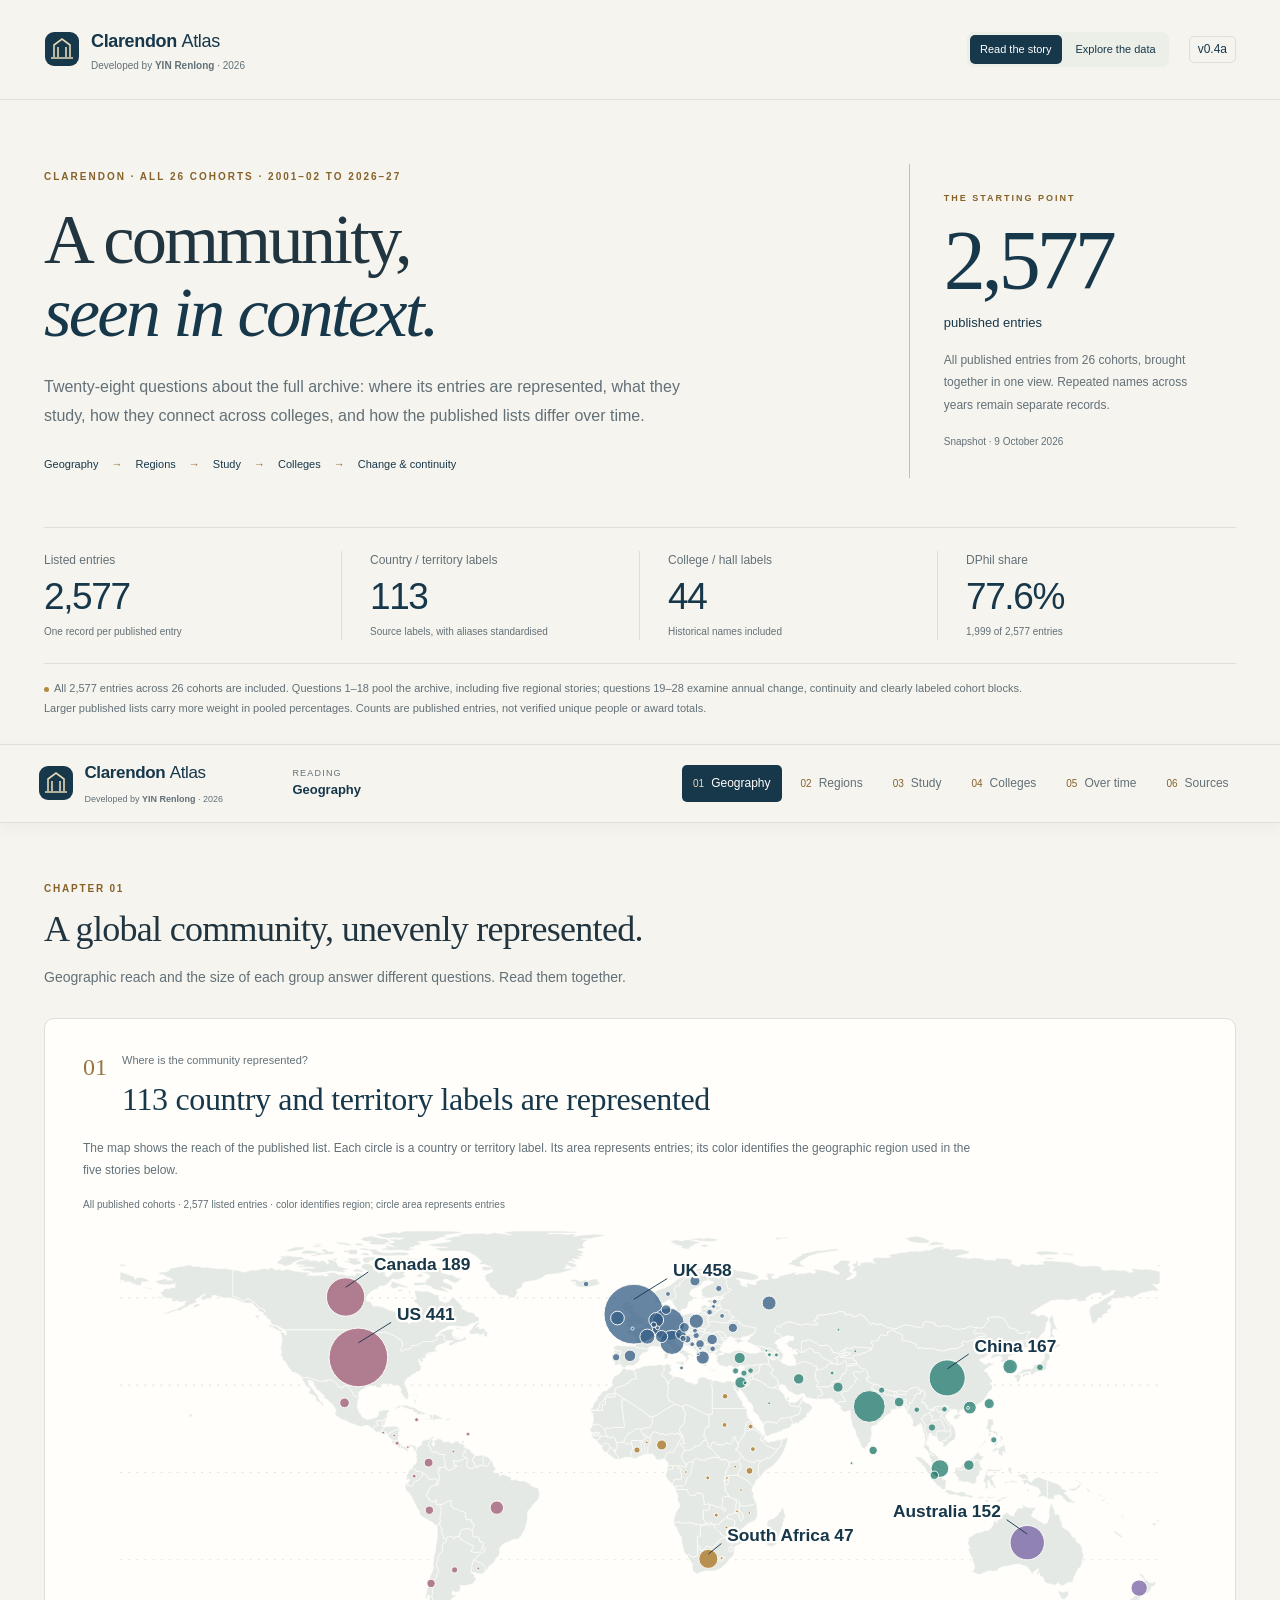
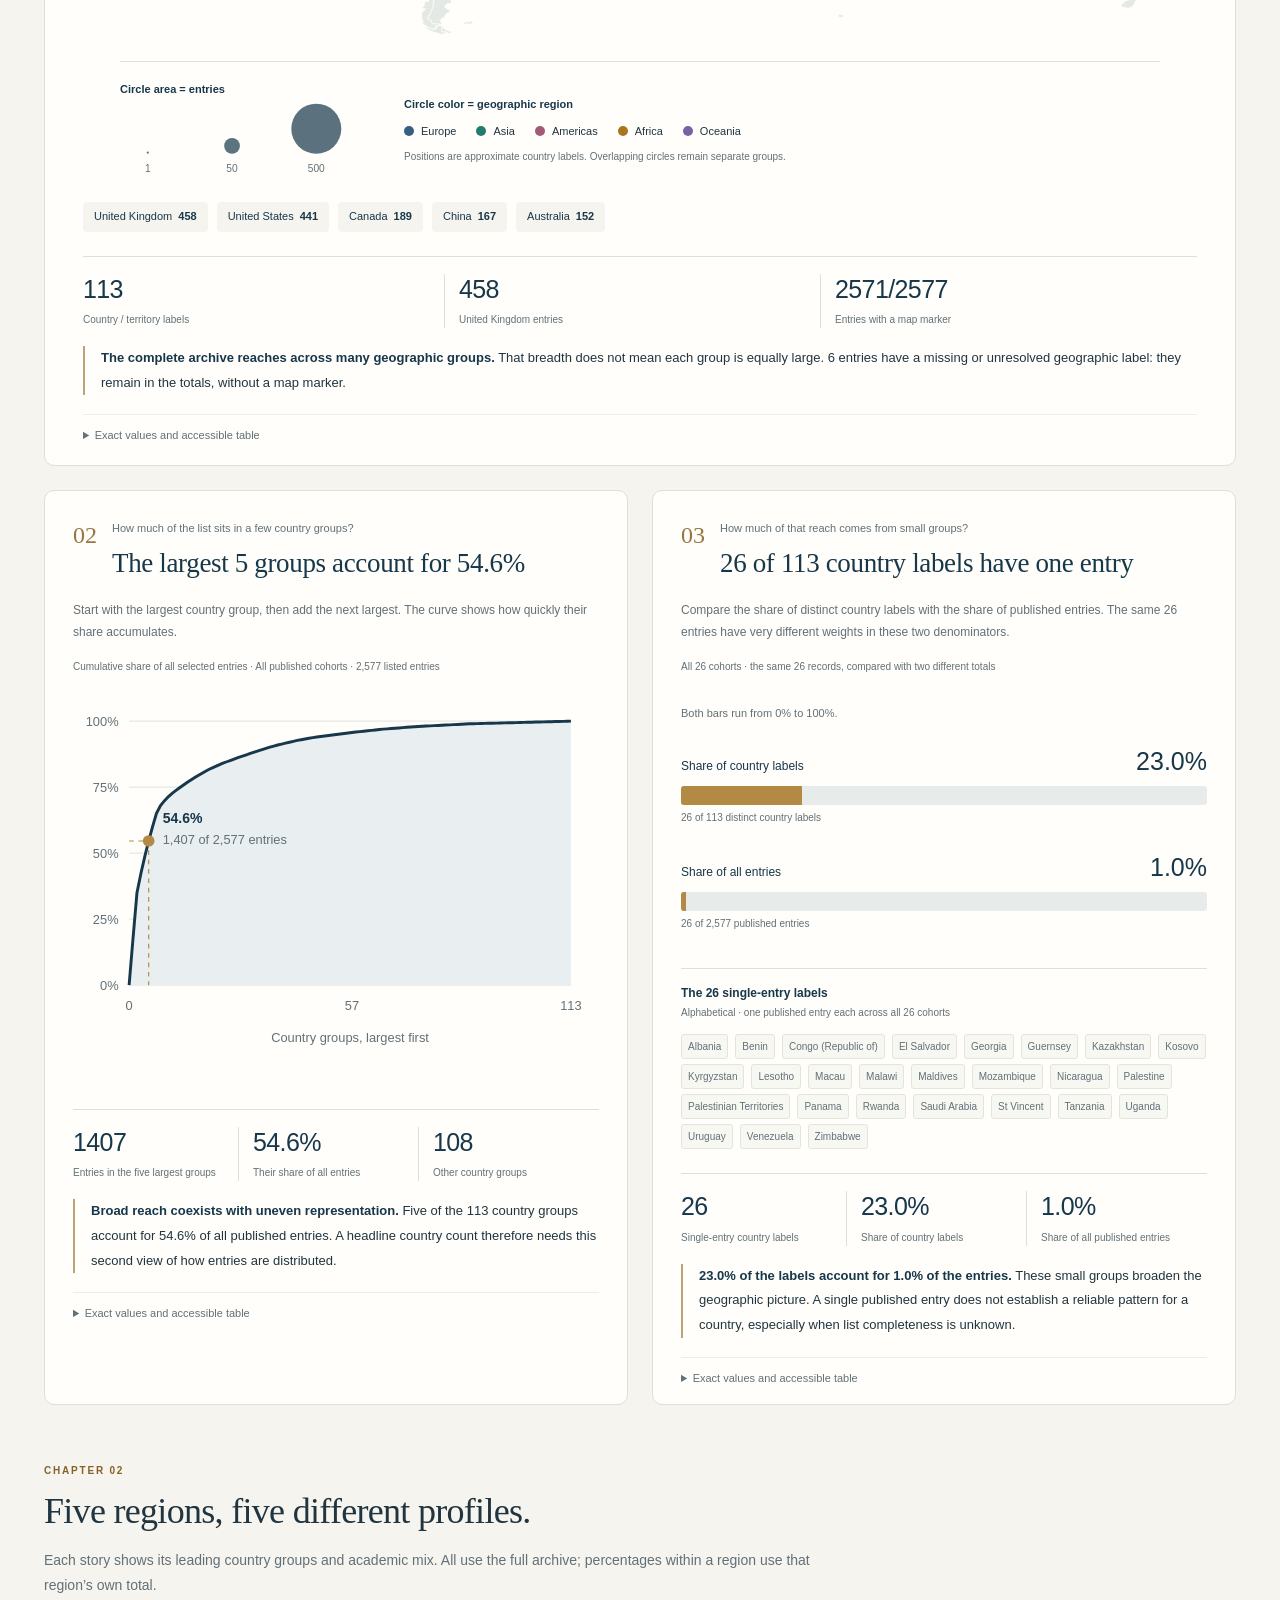
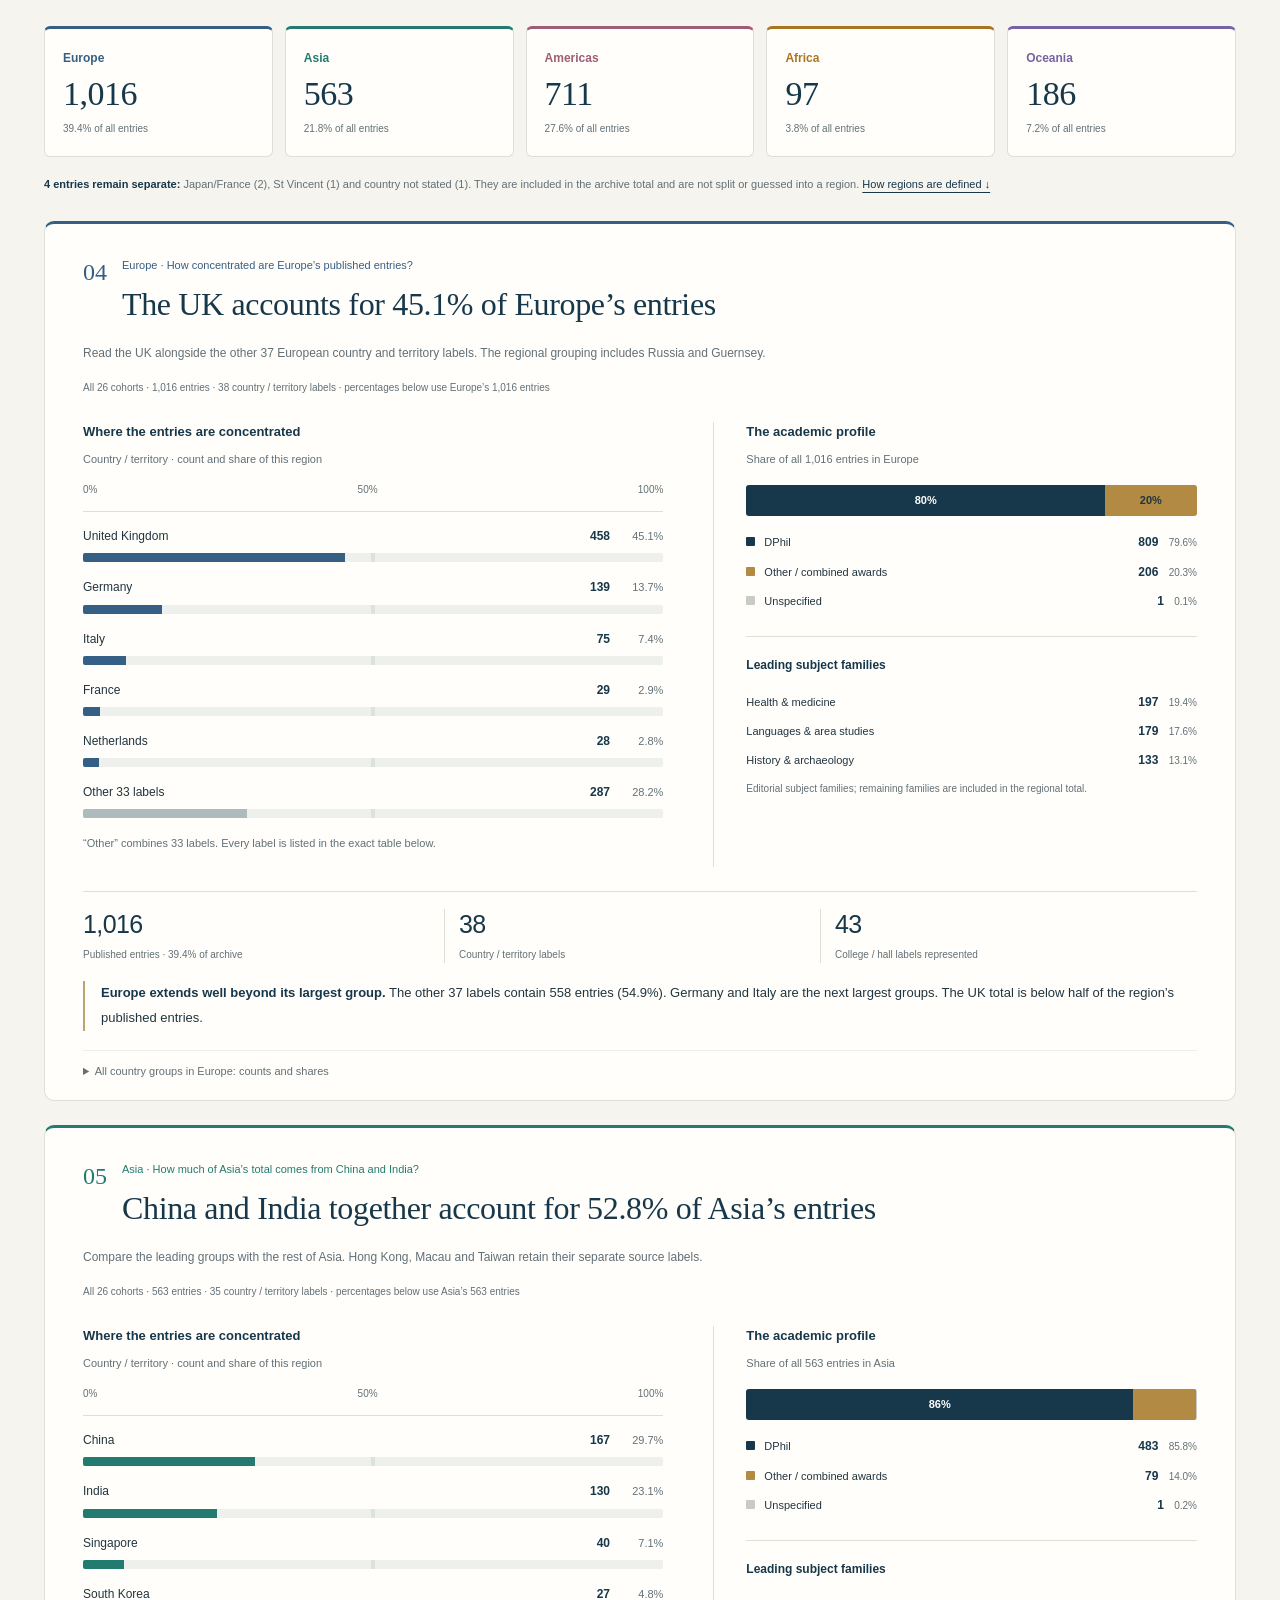
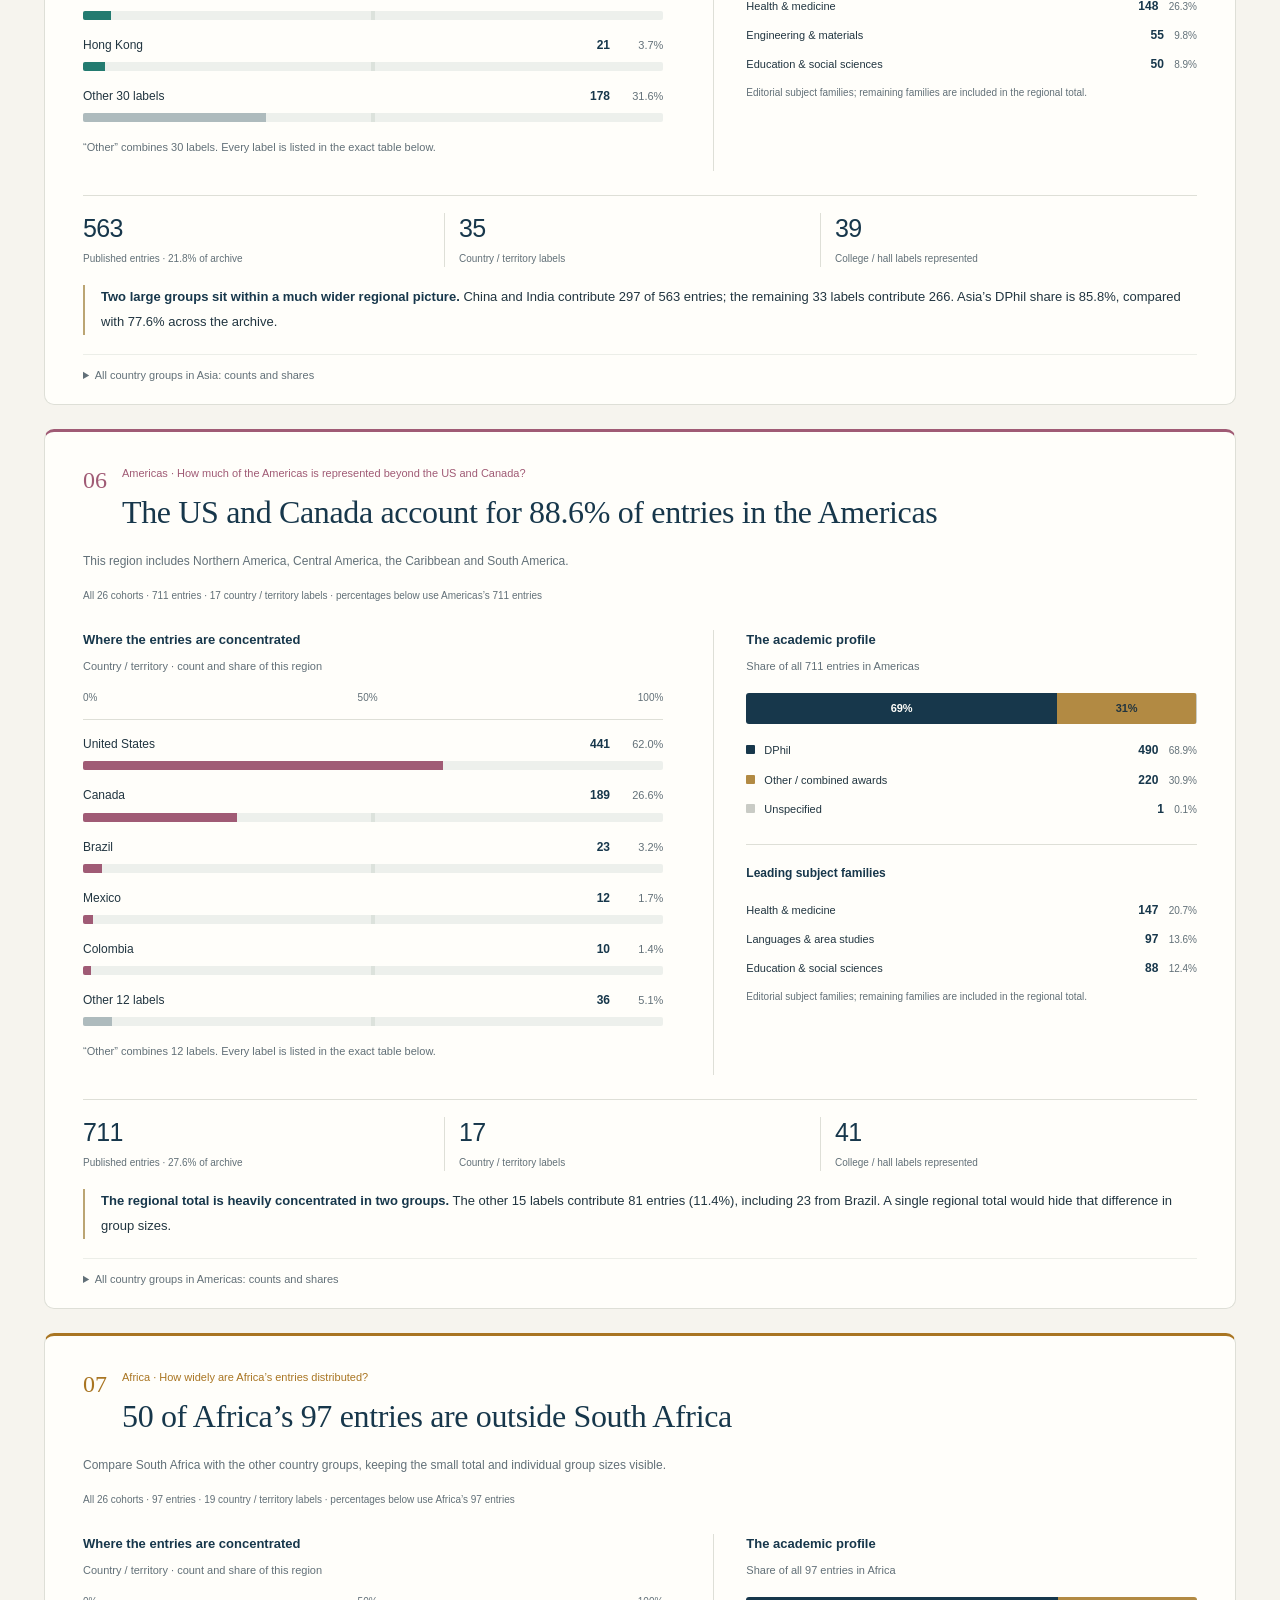
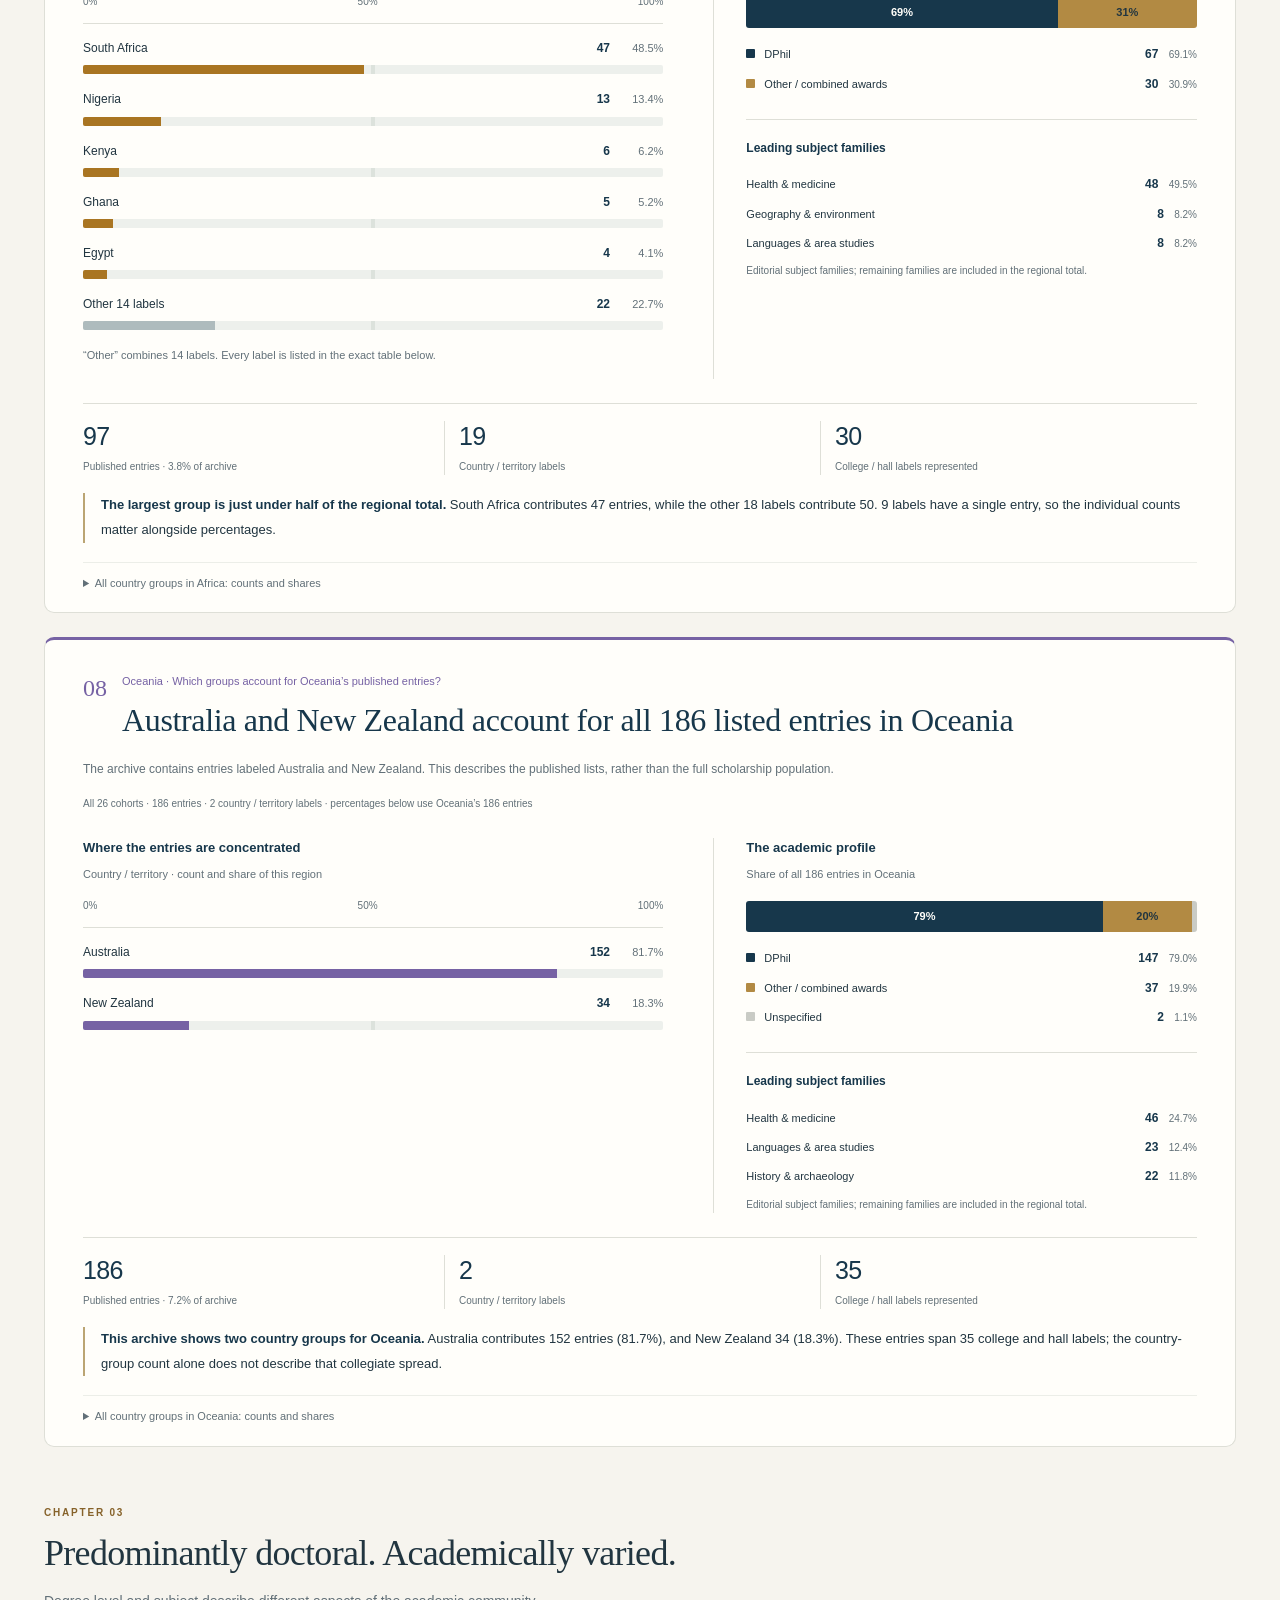
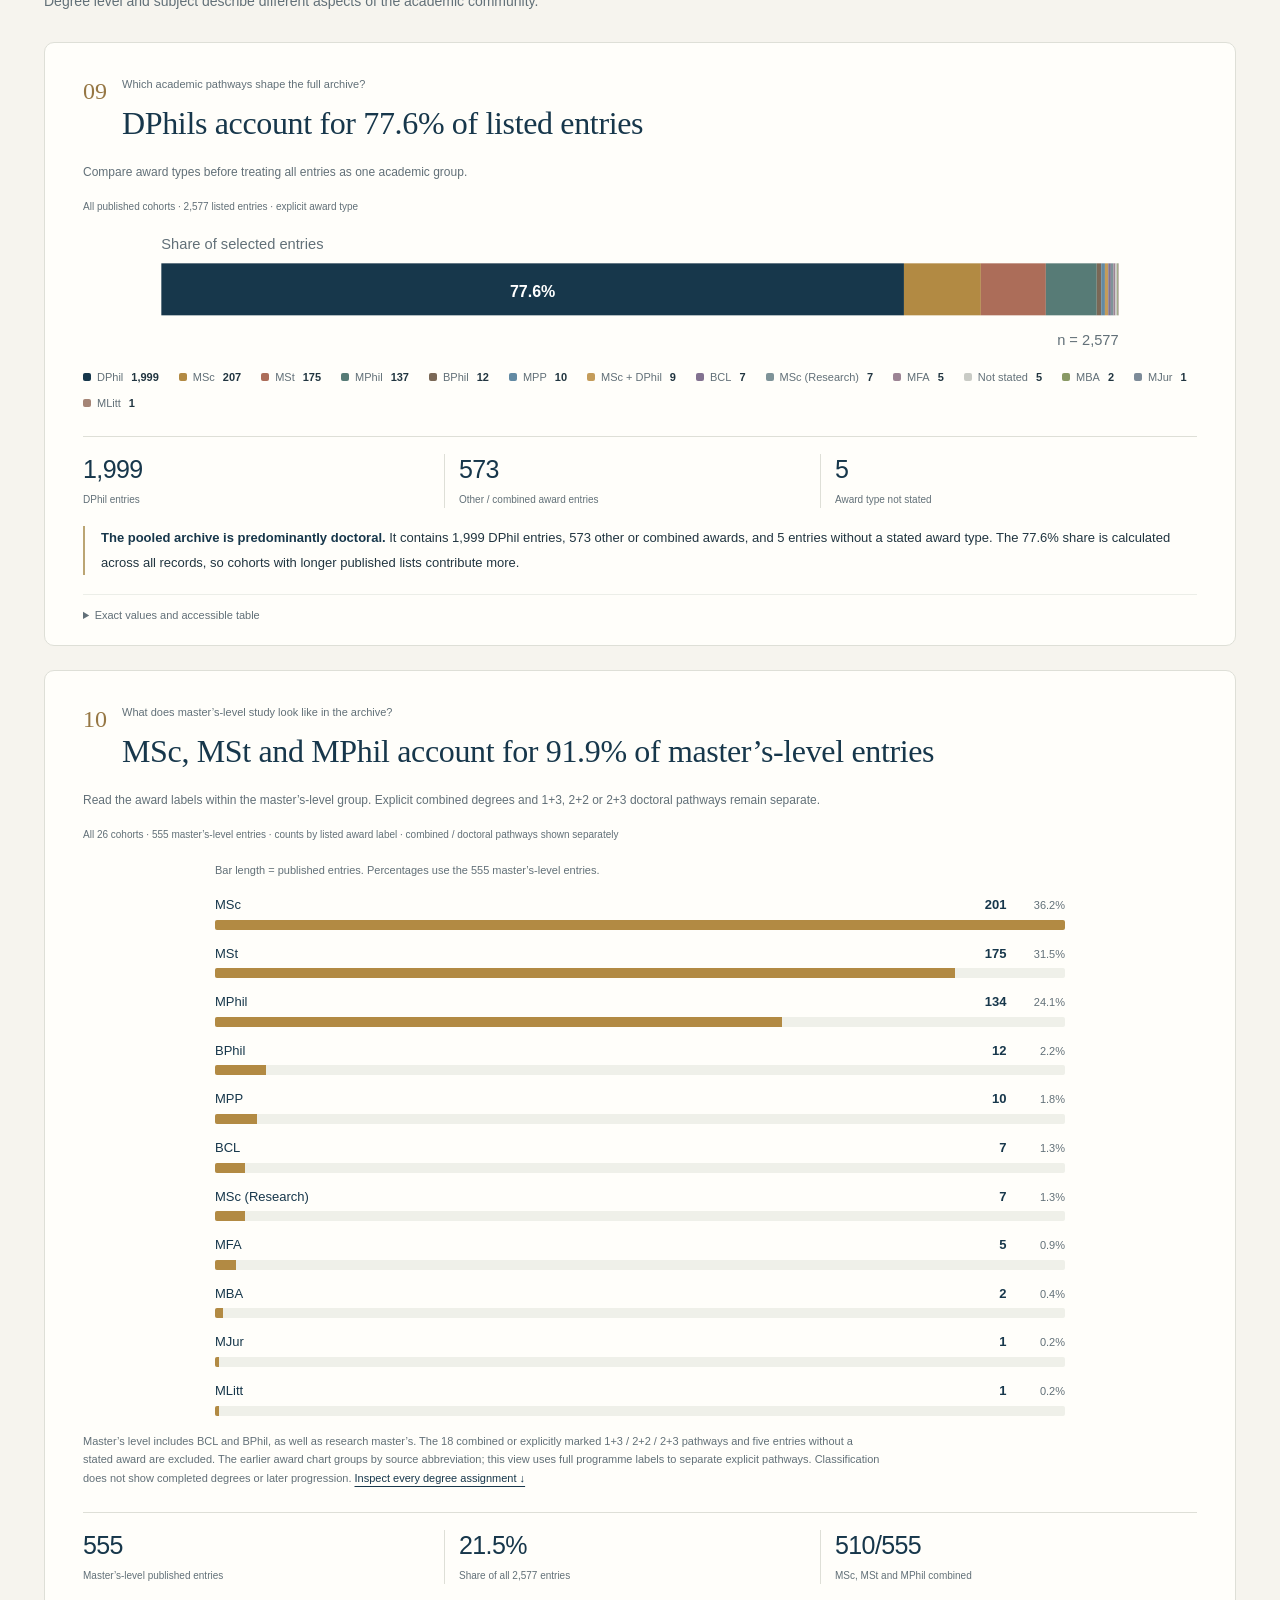
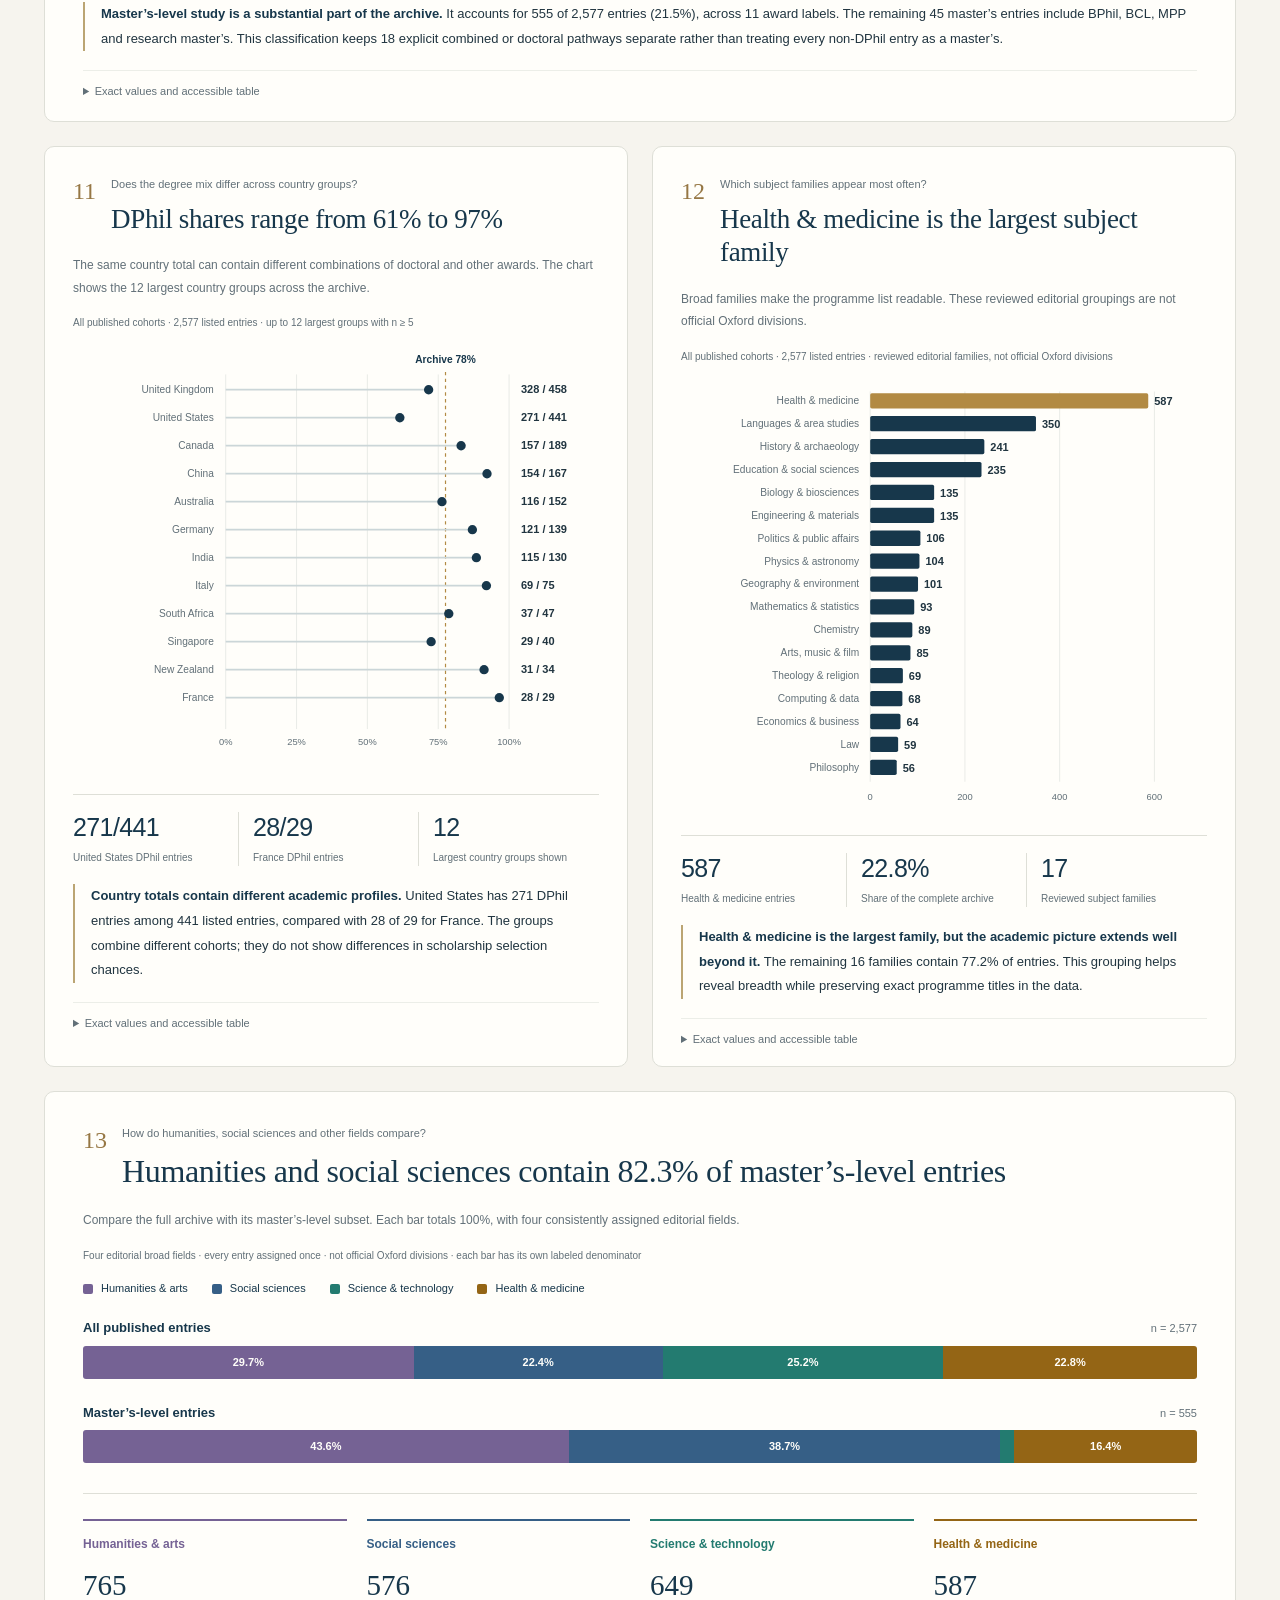
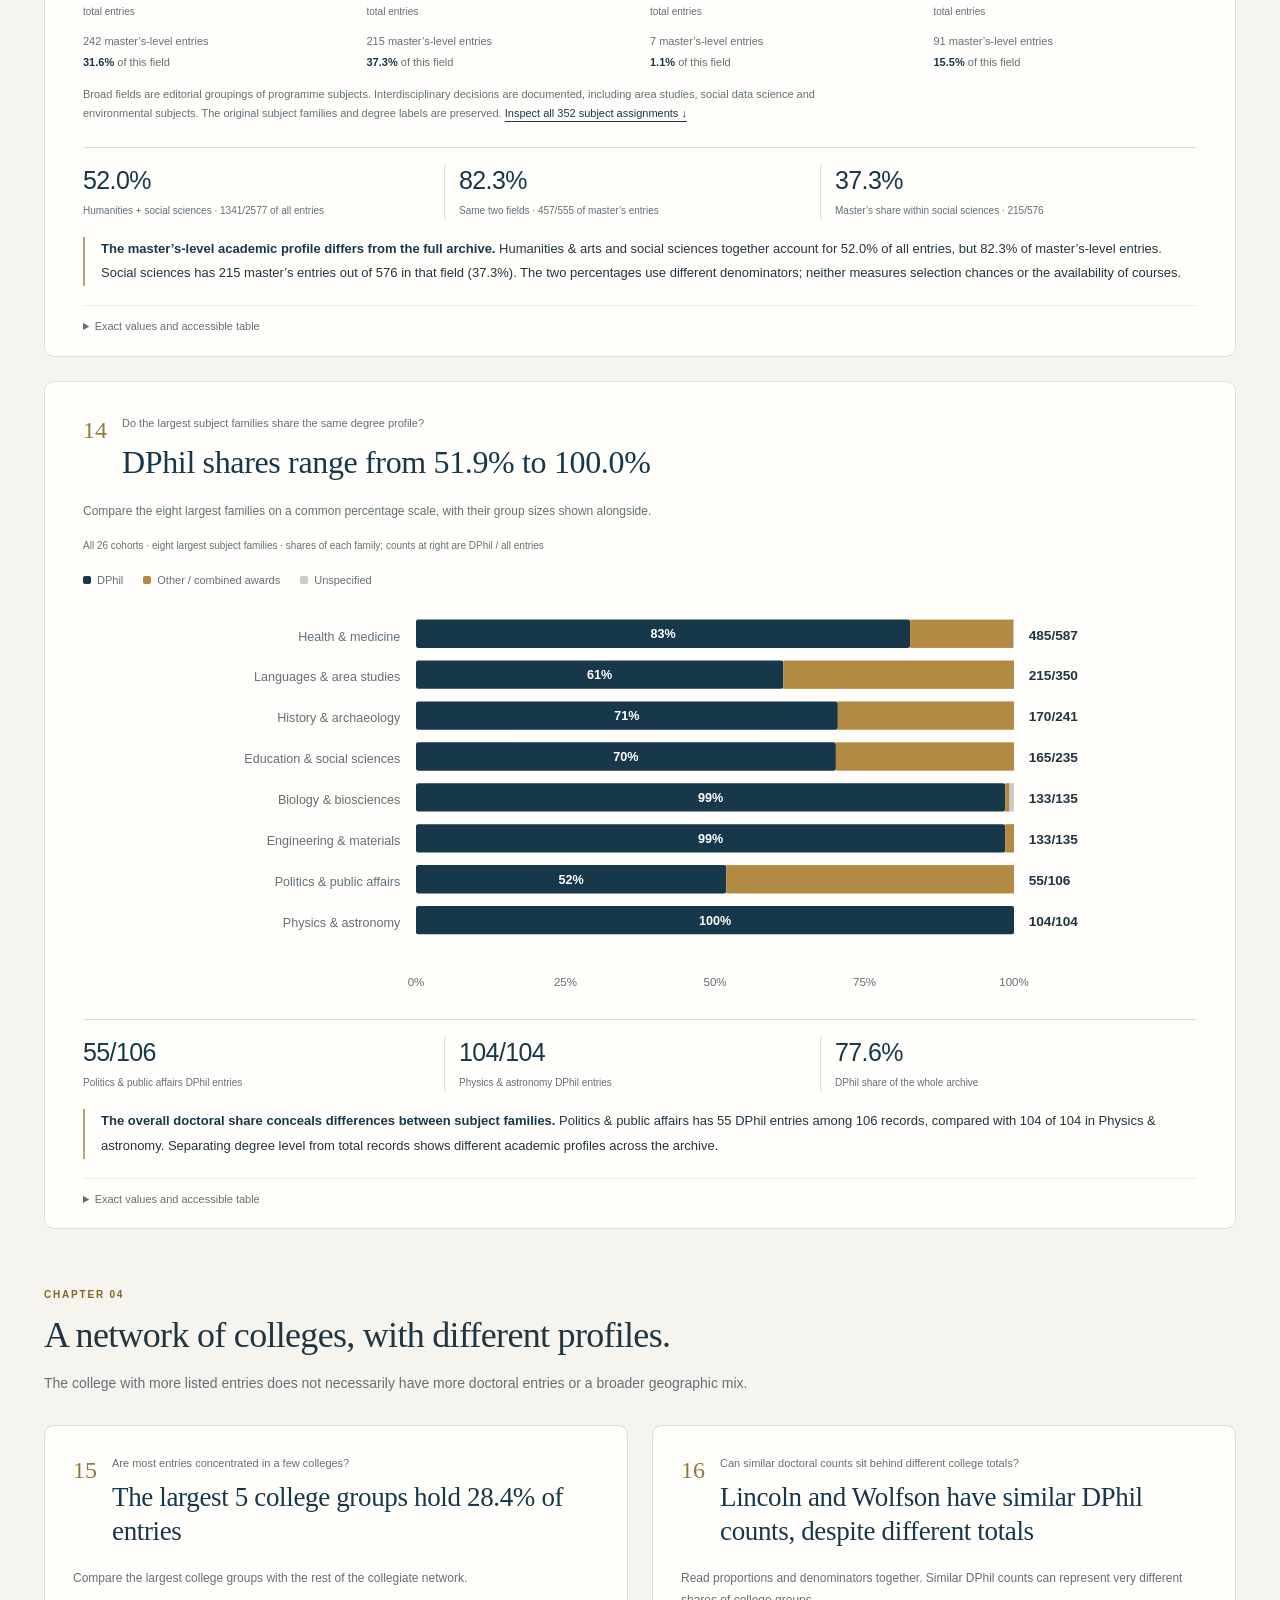
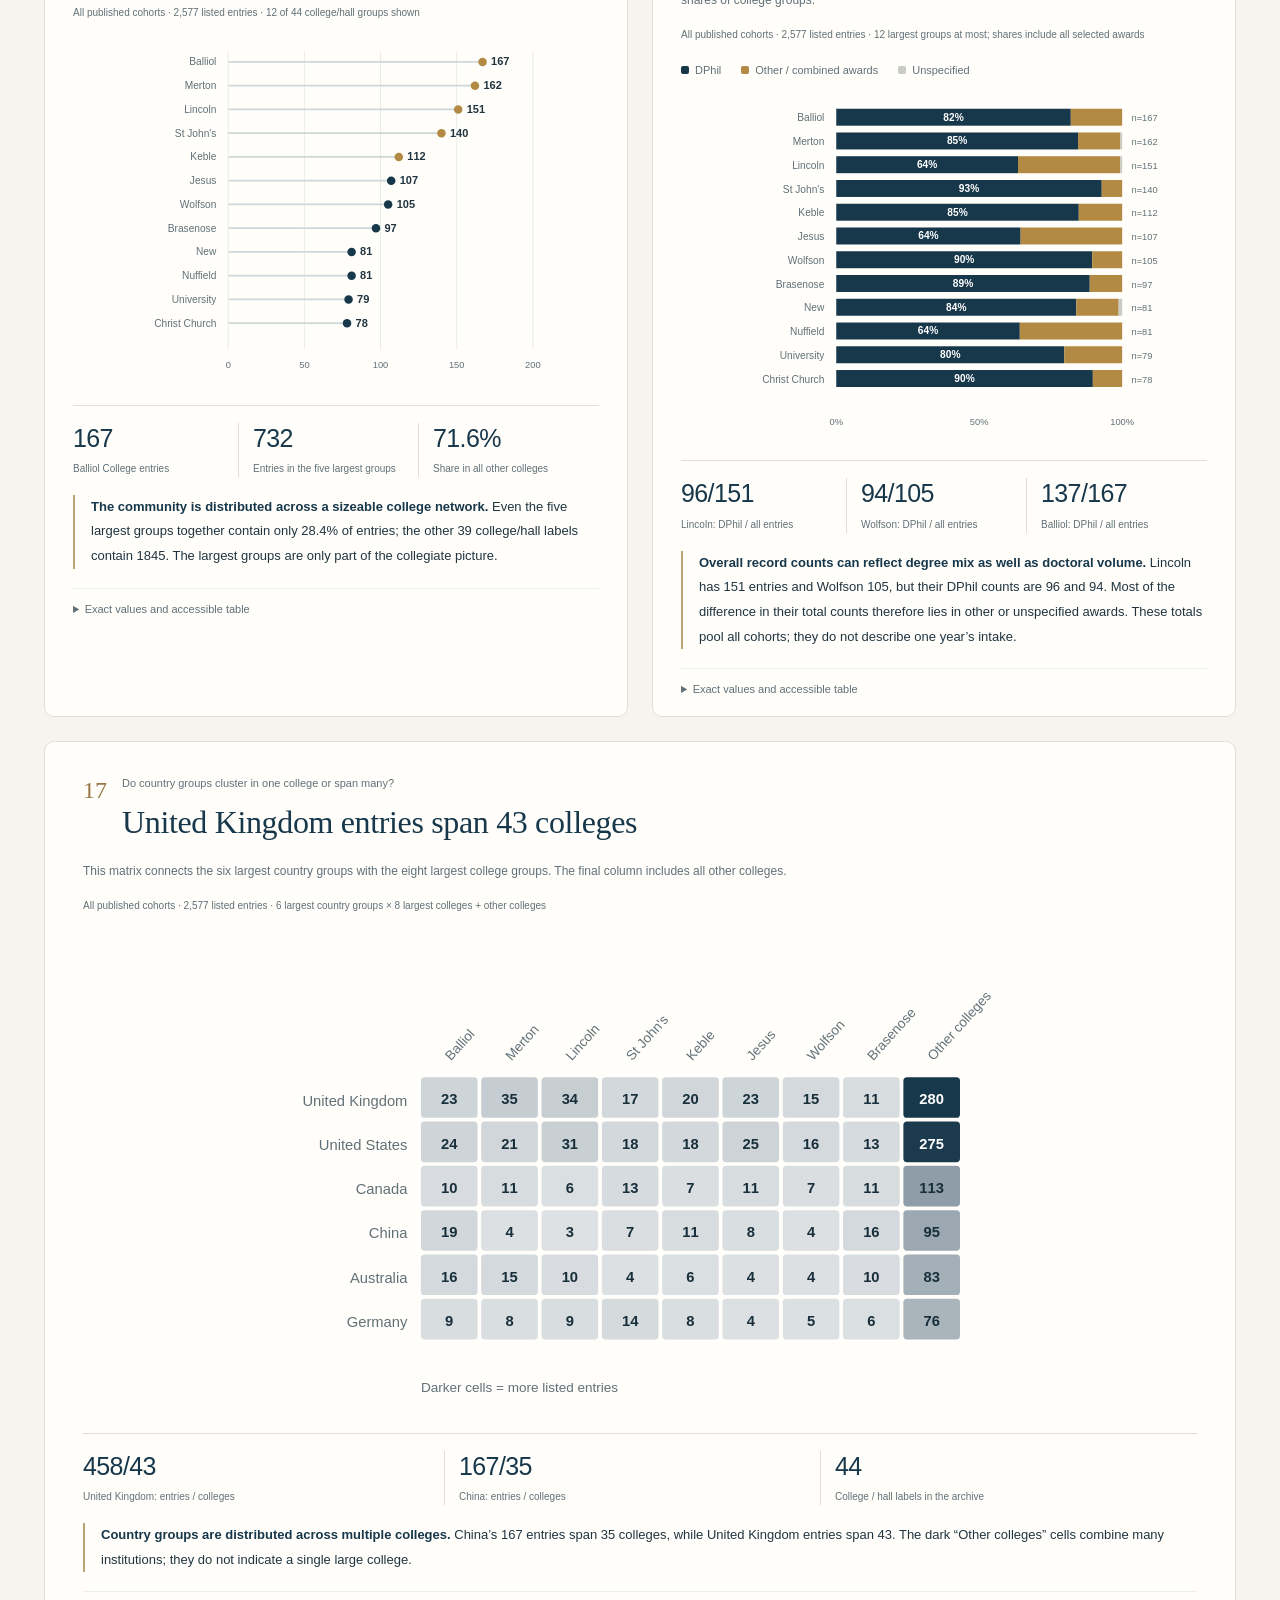
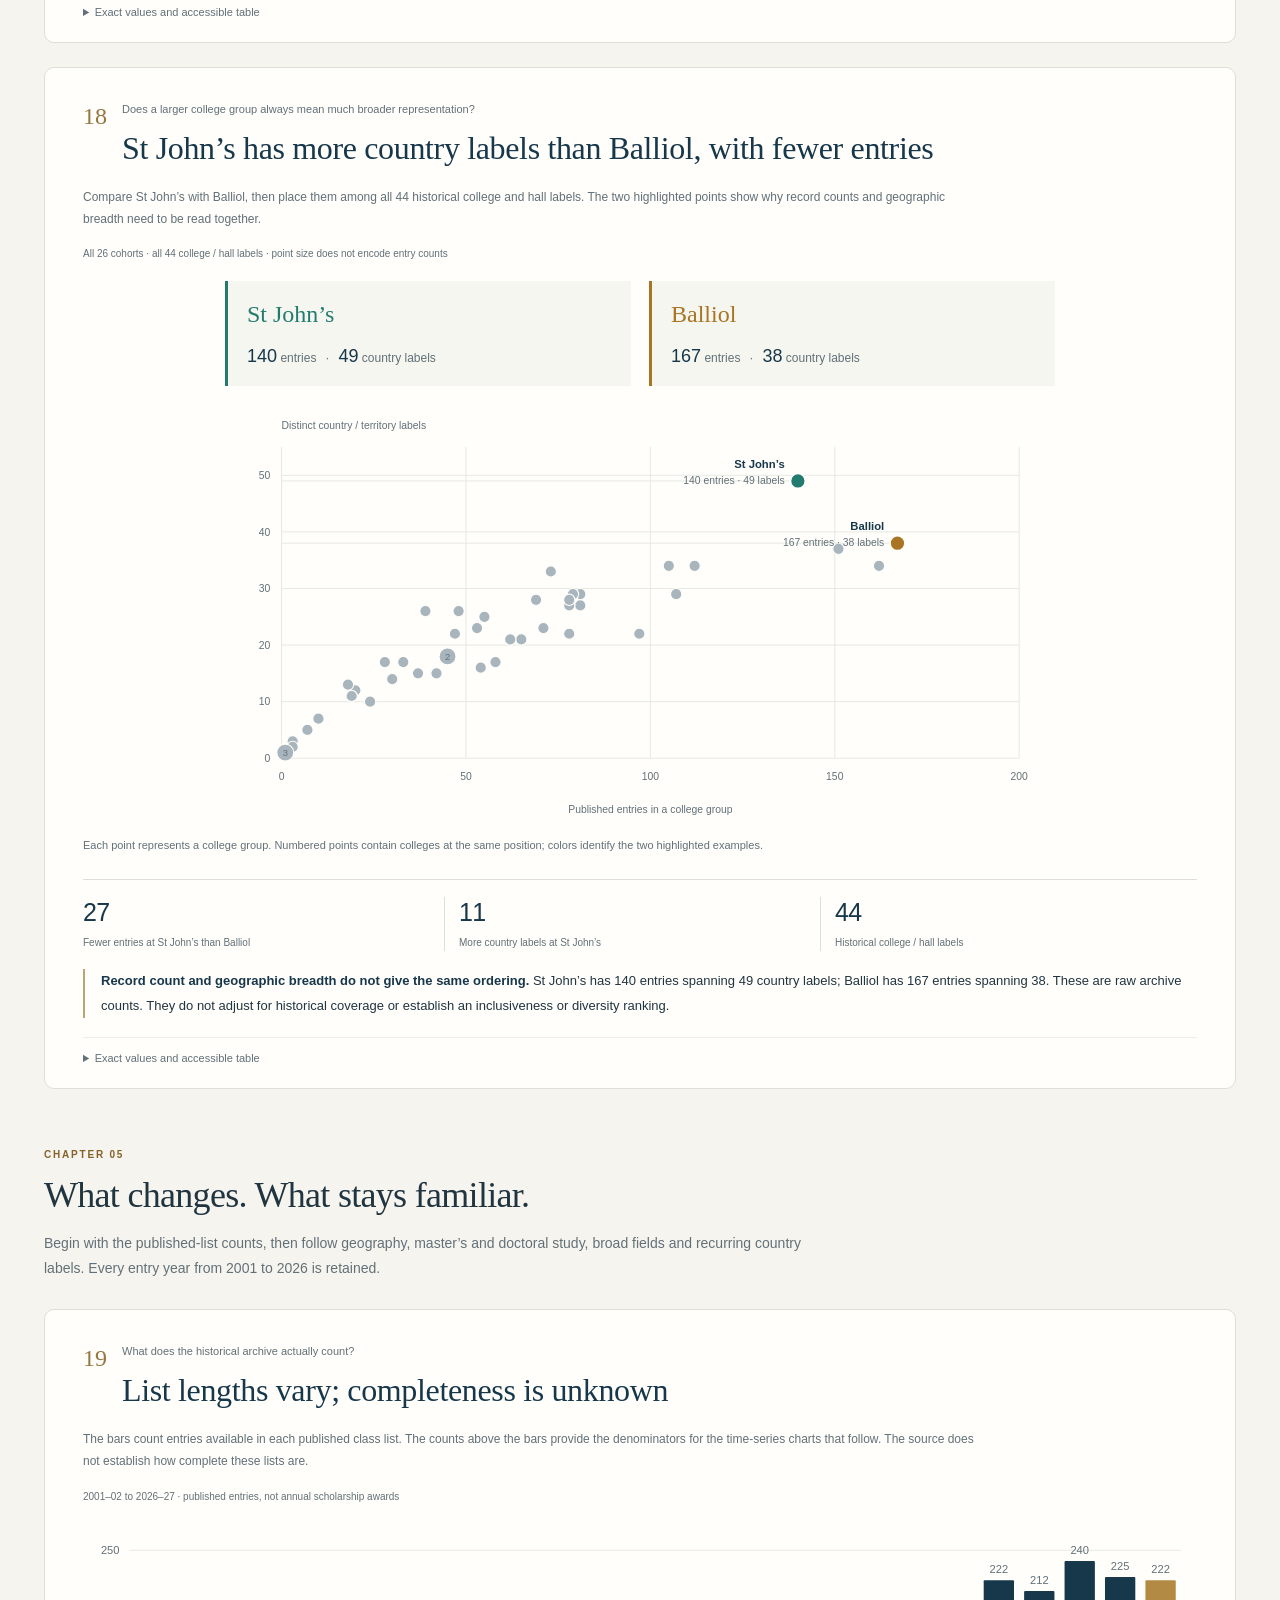
==== commit 8edc2a17: "Build Clarendon Atlas v0.4a" ====
--- a/index.html
+++ b/index.html
@@ -3,23 +3,23 @@
 <head>
   <meta charset="utf-8"><meta name="viewport" content="width=device-width, initial-scale=1">
   <meta name="theme-color" content="#17374b">
-  <meta name="description" content="Twenty-three questions about the published Clarendon scholar lists. A scrolling visual story of geography, study and college connections, developed by YIN Renlong.">
-  <title>Clarendon Atlas · The story in twenty-three questions</title>
+  <meta name="description" content="Twenty-eight questions about the published Clarendon scholar lists. A scrolling visual story of geography, study and college connections, developed by YIN Renlong.">
+  <title>Clarendon Atlas · The story in twenty-eight questions</title>
   <link rel="icon" href="assets/favicon.svg" type="image/svg+xml">
   <link rel="stylesheet" href="assets/css/styles.css"><link rel="stylesheet" href="assets/css/story.css">
-  <script defer src="assets/js/data.js"></script><script defer src="assets/js/geography.js"></script><script defer src="assets/js/regions.js"></script><script defer src="assets/js/core.js"></script><script defer src="assets/js/main.js"></script><script defer src="assets/js/story.js"></script><script defer src="assets/js/story-regions.js"></script><script defer src="assets/js/story-time.js"></script>
+  <script defer src="assets/js/classifications.js"></script><script defer src="assets/js/data.js"></script><script defer src="assets/js/geography.js"></script><script defer src="assets/js/regions.js"></script><script defer src="assets/js/core.js"></script><script defer src="assets/js/main.js"></script><script defer src="assets/js/story.js"></script><script defer src="assets/js/story-regions.js"></script><script defer src="assets/js/story-time.js"></script><script defer src="assets/js/story-academics.js"></script>
 </head>
 <body class="story-page" data-mode="story">
 <a href="#main" class="skip-link">Skip to the story</a>
 <header class="masthead shell">
   <div class="wordmark"><a class="brand-home" href="index.html" aria-label="Clarendon Atlas home"><svg viewBox="0 0 36 36" width="36" height="36" aria-hidden="true"><rect x="1" y="1" width="34" height="34" rx="9" fill="#17374b"/><path d="M10 26V14l8-6 8 6v12M14 26V16m8 10V16M7 27h22" fill="none" stroke="#e6d8b7" stroke-width="1.6"/></svg></a><span class="brand-copy"><a class="brand-title" href="index.html">Clarendon <strong>Atlas</strong></a><small>Developed by <a class="author-link" href="https://www.yin.roma.it/">YIN Renlong</a> · 2026</small></span></div>
-  <div class="masthead-right"><nav class="mode-nav" aria-label="Display mode"><a href="index.html" aria-current="page">Read the story</a><a href="explore.html">Explore the data</a></nav><span class="version">v0.3a</span></div>
+  <div class="masthead-right"><nav class="mode-nav" aria-label="Display mode"><a href="index.html" aria-current="page">Read the story</a><a href="explore.html">Explore the data</a></nav><span class="version">v0.4a</span></div>
 </header>
-<main id="main" class="shell">
-  <section class="story-hero" aria-labelledby="page-title"><div class="story-hero-copy"><p class="eyebrow">Clarendon · All 26 cohorts · 2001–02 to 2026–27</p><h1 id="page-title">A community,<br><em>seen in context.</em></h1><p class="story-deck">Twenty-three questions about the full archive: where its entries are represented, what they study, how they connect across colleges, and how the published lists differ over time.</p><p class="story-route">Geography <span>→</span> Regions <span>→</span> Study <span>→</span> Colleges <span>→</span> The archive <span>→</span> Change &amp; continuity</p></div><aside class="hero-finding"><span class="eyebrow">The starting point</span><strong id="hero-total">2,577</strong><span class="hero-finding-label">published entries</span><p>All published entries from 26 cohorts, brought together in one view. Repeated names across years remain separate records.</p><small>Snapshot · 9 October 2026</small></aside></section>
+<main id="main"><div class="shell story-opening">
+  <section class="story-hero" aria-labelledby="page-title"><div class="story-hero-copy"><p class="eyebrow">Clarendon · All 26 cohorts · 2001–02 to 2026–27</p><h1 id="page-title">A community,<br><em>seen in context.</em></h1><p class="story-deck">Twenty-eight questions about the full archive: where its entries are represented, what they study, how they connect across colleges, and how the published lists differ over time.</p><p class="story-route">Geography <span>→</span> Regions <span>→</span> Study <span>→</span> Colleges <span>→</span> Change &amp; continuity</p></div><aside class="hero-finding"><span class="eyebrow">The starting point</span><strong id="hero-total">2,577</strong><span class="hero-finding-label">published entries</span><p>All published entries from 26 cohorts, brought together in one view. Repeated names across years remain separate records.</p><small>Snapshot · 9 October 2026</small></aside></section>
   <section class="kpis story-kpis" aria-label="The complete archive at a glance"><div class="kpi"><span>Listed entries</span><strong id="story-n">2,577</strong><small>One record per published entry</small></div><div class="kpi"><span>Country / territory labels</span><strong id="story-countries">113</strong><small>Source labels, with aliases standardised</small></div><div class="kpi"><span>College / hall labels</span><strong id="story-colleges">44</strong><small>Historical names included</small></div><div class="kpi"><span>DPhil share</span><strong id="story-dphil">77.6%</strong><small id="story-dphil-note">1,999 of 2,577 entries</small></div></section>
-  <p class="story-scope"><span class="note-dot" aria-hidden="true"></span>All 2,577 entries across 26 cohorts are included. Questions 1–16 pool the archive, including five regional stories; questions 17–23 examine annual change, continuity and clearly labeled cohort blocks. Larger published lists carry more weight in pooled percentages. Counts are published entries, not verified unique people or award totals.</p>
-<nav class="chapter-nav" id="story-navigation" aria-label="Story chapters"><div class="chapter-location">Reading <strong id="reading-chapter">Geography</strong></div><div class="chapter-links"><a href="#reach" aria-current="location"><span>01</span>Geography</a><a href="#regions"><span>02</span>Regions</a><a href="#study"><span>03</span>Study</a><a href="#colleges"><span>04</span>Colleges</a><a href="#archive"><span>05</span>Archive</a><a href="#over-time"><span>06</span>Over time</a><a href="#sources"><span>07</span>Sources</a></div><div class="chapter-progress" aria-hidden="true"><span id="reading-progress"></span></div></nav>
+  <p class="story-scope"><span class="note-dot" aria-hidden="true"></span>All 2,577 entries across 26 cohorts are included. Questions 1–18 pool the archive, including five regional stories; questions 19–28 examine annual change, continuity and clearly labeled cohort blocks. Larger published lists carry more weight in pooled percentages. Counts are published entries, not verified unique people or award totals.</p>
+</div><nav class="chapter-nav" id="story-navigation" aria-label="Story chapters"><div class="chapter-nav-inner"><div class="wordmark chapter-brand"><a class="brand-home" href="index.html" aria-label="Clarendon Atlas home"><svg viewBox="0 0 36 36" width="36" height="36" aria-hidden="true"><rect x="1" y="1" width="34" height="34" rx="9" fill="#17374b"/><path d="M10 26V14l8-6 8 6v12M14 26V16m8 10V16M7 27h22" fill="none" stroke="#e6d8b7" stroke-width="1.6"/></svg></a><span class="brand-copy"><a class="brand-title" href="index.html">Clarendon <strong>Atlas</strong></a><small>Developed by <a class="author-link" href="https://www.yin.roma.it/">YIN Renlong</a> · 2026</small></span></div><div class="chapter-location">Reading <strong id="reading-chapter">Geography</strong></div><div class="chapter-links"><a href="#reach" aria-current="location"><span>01</span>Geography</a><a href="#regions"><span>02</span>Regions</a><a href="#study"><span>03</span>Study</a><a href="#colleges"><span>04</span>Colleges</a><a href="#over-time"><span>05</span>Over time</a><a href="#sources"><span>06</span>Sources</a></div></div><div class="chapter-progress" aria-hidden="true"><span id="reading-progress"></span></div></nav><div class="shell story-body">
   <noscript><p class="noscript">JavaScript is needed to display the charts. You can <a href="assets/data/clarendon-scholars-clean.csv">download the complete dataset</a> or use the source notes below.</p></noscript>
 <section id="reach" class="story-chapter" aria-labelledby="chapter-reach"><header class="chapter-heading"><p class="eyebrow">Chapter 01</p><h2 id="chapter-reach">A global community, unevenly represented.</h2><p>Geographic reach and the size of each group answer different questions. Read them together.</p></header><div class="story-grid"><article class="story-question wide" id="question-map" aria-labelledby="map-title">
       <div class="question-heading"><span class="question-number">01</span><div><p class="story-prompt">Where is the community represented?</p><h3 id="map-title"></h3></div></div>
@@ -66,22 +66,36 @@
       <dl class="story-facts" id="facts-degree"></dl>
       <p class="takeaway" id="degree-takeaway"></p>
       <details class="chart-data"><summary>Exact values and accessible table</summary><div class="table-scroll" id="table-degree"></div></details>
+    </article><article class="story-question wide academic-question" id="question-masters" aria-labelledby="masters-title">
+      <div class="question-heading"><span class="question-number">10</span><div><p class="story-prompt">What does master’s-level study look like in the archive?</p><h3 id="masters-title"></h3></div></div>
+      <p class="question-intro">Read the award labels within the master’s-level group. Explicit combined degrees and 1+3, 2+2 or 2+3 doctoral pathways remain separate.</p>
+      <figure class="story-figure"><figcaption id="masters-meta" class="chart-meta"></figcaption><div id="chart-masters" class="chart"></div></figure>
+      <dl class="story-facts" id="facts-masters"></dl>
+      <p class="takeaway" id="masters-takeaway"></p>
+      <details class="chart-data"><summary>Exact values and accessible table</summary><div class="table-scroll" id="table-masters"></div></details>
     </article><article class="story-question " id="question-country-degree" aria-labelledby="country-degree-title">
-      <div class="question-heading"><span class="question-number">10</span><div><p class="story-prompt">Does the degree mix differ across country groups?</p><h3 id="country-degree-title"></h3></div></div>
+      <div class="question-heading"><span class="question-number">11</span><div><p class="story-prompt">Does the degree mix differ across country groups?</p><h3 id="country-degree-title"></h3></div></div>
       <p class="question-intro">The same country total can contain different combinations of doctoral and other awards. The chart shows the 12 largest country groups across the archive.</p>
       <figure class="story-figure"><figcaption id="country-degree-meta" class="chart-meta"></figcaption><div id="chart-country-degree" class="chart"></div></figure>
       <dl class="story-facts" id="facts-country-degree"></dl>
       <p class="takeaway" id="country-degree-takeaway"></p>
       <details class="chart-data"><summary>Exact values and accessible table</summary><div class="table-scroll" id="table-country-degree"></div></details>
     </article><article class="story-question " id="question-subject" aria-labelledby="subject-title">
-      <div class="question-heading"><span class="question-number">11</span><div><p class="story-prompt">Which subject families appear most often?</p><h3 id="subject-title"></h3></div></div>
+      <div class="question-heading"><span class="question-number">12</span><div><p class="story-prompt">Which subject families appear most often?</p><h3 id="subject-title"></h3></div></div>
       <p class="question-intro">Broad families make the programme list readable. These reviewed editorial groupings are not official Oxford divisions.</p>
       <figure class="story-figure"><figcaption id="subject-meta" class="chart-meta"></figcaption><div id="chart-subject" class="chart"></div></figure>
       <dl class="story-facts" id="facts-subject"></dl>
       <p class="takeaway" id="subject-takeaway"></p>
       <details class="chart-data"><summary>Exact values and accessible table</summary><div class="table-scroll" id="table-subject"></div></details>
+    </article><article class="story-question wide academic-question" id="question-fields" aria-labelledby="fields-title">
+      <div class="question-heading"><span class="question-number">13</span><div><p class="story-prompt">How do humanities, social sciences and other fields compare?</p><h3 id="fields-title"></h3></div></div>
+      <p class="question-intro">Compare the full archive with its master’s-level subset. Each bar totals 100%, with four consistently assigned editorial fields.</p>
+      <figure class="story-figure"><figcaption id="fields-meta" class="chart-meta"></figcaption><div id="chart-fields" class="chart"></div></figure>
+      <dl class="story-facts" id="facts-fields"></dl>
+      <p class="takeaway" id="fields-takeaway"></p>
+      <details class="chart-data"><summary>Exact values and accessible table</summary><div class="table-scroll" id="table-fields"></div></details>
     </article><article class="story-question wide" id="question-subject-mix" aria-labelledby="subject-mix-title">
-      <div class="question-heading"><span class="question-number">12</span><div><p class="story-prompt">Do the largest subject families share the same degree profile?</p><h3 id="subject-mix-title"></h3></div></div>
+      <div class="question-heading"><span class="question-number">14</span><div><p class="story-prompt">Do the largest subject families share the same degree profile?</p><h3 id="subject-mix-title"></h3></div></div>
       <p class="question-intro">Compare the eight largest families on a common percentage scale, with their group sizes shown alongside.</p>
       <figure class="story-figure"><figcaption id="subject-mix-meta" class="chart-meta"></figcaption><div class="legend story-award-legend"><span><i style="--swatch:var(--blue)"></i>DPhil</span><span><i style="--swatch:var(--gold)"></i>Other / combined awards</span><span><i style="--swatch:var(--muted-fill)"></i>Unspecified</span></div><div id="chart-subject-mix" class="chart"></div></figure>
       <dl class="story-facts" id="facts-subject-mix"></dl>
@@ -89,81 +103,101 @@
       <details class="chart-data"><summary>Exact values and accessible table</summary><div class="table-scroll" id="table-subject-mix"></div></details>
     </article></div></section>
 <section id="colleges" class="story-chapter" aria-labelledby="chapter-colleges"><header class="chapter-heading"><p class="eyebrow">Chapter 04</p><h2 id="chapter-colleges">A network of colleges, with different profiles.</h2><p>The college with more listed entries does not necessarily have more doctoral entries or a broader geographic mix.</p></header><div class="story-grid"><article class="story-question " id="question-college-rank" aria-labelledby="college-rank-title">
-      <div class="question-heading"><span class="question-number">13</span><div><p class="story-prompt">Are most entries concentrated in a few colleges?</p><h3 id="college-rank-title"></h3></div></div>
+      <div class="question-heading"><span class="question-number">15</span><div><p class="story-prompt">Are most entries concentrated in a few colleges?</p><h3 id="college-rank-title"></h3></div></div>
       <p class="question-intro">Compare the largest college groups with the rest of the collegiate network.</p>
       <figure class="story-figure"><figcaption id="college-rank-meta" class="chart-meta"></figcaption><div id="chart-college-rank" class="chart"></div></figure>
       <dl class="story-facts" id="facts-college-rank"></dl>
       <p class="takeaway" id="college-rank-takeaway"></p>
       <details class="chart-data"><summary>Exact values and accessible table</summary><div class="table-scroll" id="table-college-rank"></div></details>
     </article><article class="story-question " id="question-college-degree" aria-labelledby="college-degree-title">
-      <div class="question-heading"><span class="question-number">14</span><div><p class="story-prompt">Can similar doctoral counts sit behind different college totals?</p><h3 id="college-degree-title"></h3></div></div>
+      <div class="question-heading"><span class="question-number">16</span><div><p class="story-prompt">Can similar doctoral counts sit behind different college totals?</p><h3 id="college-degree-title"></h3></div></div>
       <p class="question-intro">Read proportions and denominators together. Similar DPhil counts can represent very different shares of college groups.</p>
       <figure class="story-figure"><figcaption id="college-degree-meta" class="chart-meta"></figcaption><div class="legend story-award-legend"><span><i style="--swatch:var(--blue)"></i>DPhil</span><span><i style="--swatch:var(--gold)"></i>Other / combined awards</span><span><i style="--swatch:var(--muted-fill)"></i>Unspecified</span></div><div id="chart-college-degree" class="chart"></div></figure>
       <dl class="story-facts" id="facts-college-degree"></dl>
       <p class="takeaway" id="college-degree-takeaway"></p>
       <details class="chart-data"><summary>Exact values and accessible table</summary><div class="table-scroll" id="table-college-degree"></div></details>
     </article><article class="story-question wide matrix-question" id="question-connections" aria-labelledby="connections-title">
-      <div class="question-heading"><span class="question-number">15</span><div><p class="story-prompt">Do country groups cluster in one college or span many?</p><h3 id="connections-title"></h3></div></div>
+      <div class="question-heading"><span class="question-number">17</span><div><p class="story-prompt">Do country groups cluster in one college or span many?</p><h3 id="connections-title"></h3></div></div>
       <p class="question-intro">This matrix connects the six largest country groups with the eight largest college groups. The final column includes all other colleges.</p>
       <figure class="story-figure"><figcaption id="connections-meta" class="chart-meta"></figcaption><div id="chart-connections" class="chart"></div></figure>
       <dl class="story-facts" id="facts-connections"></dl>
       <p class="takeaway" id="connections-takeaway"></p>
       <details class="chart-data"><summary>Exact values and accessible table</summary><div class="table-scroll" id="table-connections"></div></details>
     </article><article class="story-question wide scatter-question" id="question-breadth" aria-labelledby="breadth-title">
-      <div class="question-heading"><span class="question-number">16</span><div><p class="story-prompt">Does a larger college group always mean much broader representation?</p><h3 id="breadth-title"></h3></div></div>
+      <div class="question-heading"><span class="question-number">18</span><div><p class="story-prompt">Does a larger college group always mean much broader representation?</p><h3 id="breadth-title"></h3></div></div>
       <p class="question-intro">Compare St John’s with Balliol, then place them among all 44 historical college and hall labels. The two highlighted points show why record counts and geographic breadth need to be read together.</p>
       <figure class="story-figure"><figcaption id="breadth-meta" class="chart-meta"></figcaption><div id="breadth-comparison" class="breadth-comparison"></div><div id="chart-breadth" class="chart"></div><p class="figure-note">Each point represents a college group. Numbered points contain colleges at the same position; colors identify the two highlighted examples.</p></figure>
       <dl class="story-facts" id="facts-breadth"></dl>
       <p class="takeaway" id="breadth-takeaway"></p>
       <details class="chart-data"><summary>Exact values and accessible table</summary><div class="table-scroll" id="table-breadth"></div></details>
     </article></div></section>
-<section id="archive" class="story-chapter" aria-labelledby="chapter-archive"><header class="chapter-heading"><p class="eyebrow">Chapter 05</p><h2 id="chapter-archive">Read the archive with its limits in view.</h2><p>The next two questions separate the 26 cohorts. Published-list length and scholarship totals are different measures.</p></header><div class="story-grid"><article class="story-question wide" id="question-coverage" aria-labelledby="coverage-title">
-      <div class="question-heading"><span class="question-number">17</span><div><p class="story-prompt">What does the historical archive actually count?</p><h3 id="coverage-title"></h3></div></div>
-      <p class="question-intro">The bars count entries available in each published class list. The source does not establish how complete those lists are.</p>
+<section id="over-time" class="story-chapter" aria-labelledby="chapter-over-time"><header class="chapter-heading"><span id="archive" class="chapter-alias" aria-hidden="true"></span><p class="eyebrow">Chapter 05</p><h2 id="chapter-over-time">What changes. What stays familiar.</h2><p>Begin with the published-list counts, then follow geography, master’s and doctoral study, broad fields and recurring country labels. Every entry year from 2001 to 2026 is retained.</p></header>
+    <div class="story-grid"><article class="story-question wide" id="question-coverage" aria-labelledby="coverage-title">
+      <div class="question-heading"><span class="question-number">19</span><div><p class="story-prompt">What does the historical archive actually count?</p><h3 id="coverage-title"></h3></div></div>
+      <p class="question-intro">The bars count entries available in each published class list. The counts above the bars provide the denominators for the time-series charts that follow. The source does not establish how complete these lists are.</p>
       <figure class="story-figure"><figcaption id="coverage-meta" class="chart-meta"></figcaption><div id="chart-coverage" class="chart"></div></figure>
+      <p class="figure-note">Years refer to cohort start years. Block comparisons pool entry years 2001–05, 2006–10, 2011–15, 2016–20 and 2021–25; 2026 stands alone. <a href="assets/data/cohort-summary.csv" download>Annual metrics ↓</a> · <a href="assets/data/cohort-composition.csv" download>Annual group counts ↓</a></p>
       <dl class="story-facts" id="facts-coverage"></dl>
       <p class="takeaway" id="coverage-takeaway"></p>
       <details class="chart-data"><summary>Exact values and accessible table</summary><div class="table-scroll" id="table-coverage"></div></details>
     </article><article class="story-question wide" id="question-history" aria-labelledby="history-title">
-      <div class="question-heading"><span class="question-number">18</span><div><p class="story-prompt">How does the published country mix differ across all 26 cohorts?</p><h3 id="history-title"></h3></div></div>
-      <p class="question-intro">The same percentage scale makes the three series comparable. Each year uses its own published-list denominator.</p>
-      <figure class="story-figure"><figcaption id="history-meta" class="chart-meta"></figcaption><div id="chart-history" class="chart history-charts"></div><div class="cohort-denominators" id="history-denominators"></div></figure>
+      <div class="question-heading"><span class="question-number">20</span><div><p class="story-prompt">How does the published country mix differ across all 26 cohorts?</p><h3 id="history-title"></h3></div></div>
+      <p class="question-intro">The same percentage scale makes the three series comparable. Each year uses its own published-list denominator, shown in the coverage chart above.</p>
+      <figure class="story-figure"><figcaption id="history-meta" class="chart-meta"></figcaption><div id="chart-history" class="chart history-charts"></div></figure>
       <dl class="story-facts" id="facts-history"></dl>
       <p class="takeaway" id="history-takeaway"></p>
       <details class="chart-data"><summary>Exact values and accessible table</summary><div class="table-scroll" id="table-history"></div></details>
-    </article></div></section>
-  <section id="over-time" class="story-chapter" aria-labelledby="chapter-over-time"><header class="chapter-heading"><p class="eyebrow">Chapter 06</p><h2 id="chapter-over-time">What changes. What stays familiar.</h2><p>Five more questions follow geography, degrees, concentration, subjects and recurring country labels through the archive. Every entry year from 2001 to 2026 is retained.</p></header>
-    <aside class="temporal-context" aria-labelledby="time-context-title"><h3 id="time-context-title">Read the denominator before the trend.</h3><p>The first five cohorts, 2001–02 to 2005–06, contain only <strong id="early-total">25</strong> entries altogether. A single entry can move an early percentage substantially. <strong>Every year’s published-list count is shown below; completeness remains unknown, even for the larger lists.</strong></p><dl class="cohort-ledger" id="cohort-ledger" aria-label="Published entries in every cohort"></dl><p>Years refer to the start of an academic cohort. Five-cohort comparisons use entry years 2001–05, 2006–10, 2011–15, 2016–20 and 2021–25. The 2026–27 cohort is shown separately. Pooled shares weight entries equally, so longer lists contribute more.</p><p><a href="assets/data/cohort-summary.csv" download>Download annual metrics ↓</a> · <a href="assets/data/cohort-composition.csv" download>Download every annual group count ↓</a></p></aside>
-    <div class="story-grid"><article class="story-question wide temporal-question" id="question-region-time" aria-labelledby="region-time-title">
-      <div class="question-heading"><span class="question-number">19</span><div><p class="story-prompt">How does regional representation change over time?</p><h3 id="region-time-title"></h3></div></div>
+    </article><article class="story-question wide temporal-question" id="question-region-time" aria-labelledby="region-time-title">
+      <div class="question-heading"><span class="question-number">21</span><div><p class="story-prompt">How does regional representation change over time?</p><h3 id="region-time-title"></h3></div></div>
       <p class="question-intro">Read all five regions and the unresolved group on the same scale. The headline compares two complete five-cohort blocks; the chart keeps every annual observation visible.</p>
       <figure class="story-figure"><figcaption id="region-time-meta" class="chart-meta"></figcaption><div id="chart-region-time" class="chart"></div></figure>
       <dl class="story-facts" id="facts-region-time"></dl>
       <p class="takeaway" id="region-time-takeaway"></p>
       <details class="chart-data"><summary>Exact annual values and accessible table</summary><div class="table-scroll" id="table-region-time"></div></details>
     </article><article class="story-question wide temporal-question" id="question-degree-time" aria-labelledby="degree-time-title">
-      <div class="question-heading"><span class="question-number">20</span><div><p class="story-prompt">Does the degree mix change, or remain stable?</p><h3 id="degree-time-title"></h3></div></div>
+      <div class="question-heading"><span class="question-number">22</span><div><p class="story-prompt">Does the degree mix change, or remain stable?</p><h3 id="degree-time-title"></h3></div></div>
       <p class="question-intro">The annual line tests the impression created by the pooled 77.6% DPhil share. Stable structure need not mean identical percentages in every year.</p>
       <figure class="story-figure"><figcaption id="degree-time-meta" class="chart-meta"></figcaption><div id="chart-degree-time" class="chart"></div></figure>
       <dl class="story-facts" id="facts-degree-time"></dl>
       <p class="takeaway" id="degree-time-takeaway"></p>
       <details class="chart-data"><summary>Exact annual values and accessible table</summary><div class="table-scroll" id="table-degree-time"></div></details>
+    </article><article class="story-question wide temporal-question" id="question-masters-time" aria-labelledby="masters-time-title">
+      <div class="question-heading"><span class="question-number">23</span><div><p class="story-prompt">How do master’s-level counts and shares change over time?</p><h3 id="masters-time-title"></h3></div></div>
+      <p class="question-intro">Counts show the number of listed entries; shares show their place within each published list. Reading the two charts together avoids confusing the measures.</p>
+      <figure class="story-figure"><figcaption id="masters-time-meta" class="chart-meta"></figcaption><div id="chart-masters-time" class="chart"></div></figure>
+      <dl class="story-facts" id="facts-masters-time"></dl>
+      <p class="takeaway" id="masters-time-takeaway"></p>
+      <details class="chart-data"><summary>Exact values and accessible table</summary><div class="table-scroll" id="table-masters-time"></div></details>
     </article><article class="story-question wide temporal-question" id="question-concentration-time" aria-labelledby="concentration-time-title">
-      <div class="question-heading"><span class="question-number">21</span><div><p class="story-prompt">Do country and college groups become more or less concentrated?</p><h3 id="concentration-time-title"></h3></div></div>
+      <div class="question-heading"><span class="question-number">24</span><div><p class="story-prompt">Do country and college groups become more or less concentrated?</p><h3 id="concentration-time-title"></h3></div></div>
       <p class="question-intro">For each cohort, add the five largest country groups and, separately, the five largest college groups. The same percentage scale makes their concentration comparable.</p>
       <figure class="story-figure"><figcaption id="concentration-time-meta" class="chart-meta"></figcaption><div id="chart-concentration-time" class="chart"></div></figure>
       <dl class="story-facts" id="facts-concentration-time"></dl>
       <p class="takeaway" id="concentration-time-takeaway"></p>
       <details class="chart-data"><summary>Exact annual values and accessible table</summary><div class="table-scroll" id="table-concentration-time"></div></details>
     </article><article class="story-question wide temporal-question" id="question-subject-time" aria-labelledby="subject-time-title">
-      <div class="question-heading"><span class="question-number">22</span><div><p class="story-prompt">Which academic patterns persist, and which change?</p><h3 id="subject-time-title"></h3></div></div>
+      <div class="question-heading"><span class="question-number">25</span><div><p class="story-prompt">Which academic patterns persist, and which change?</p><h3 id="subject-time-title"></h3></div></div>
       <p class="question-intro">Start with the annual share of the largest family in the complete archive, then compare every family across consistent five-cohort blocks. Keep 2026 separate from those blocks.</p>
       <figure class="story-figure"><figcaption id="subject-time-meta" class="chart-meta"></figcaption><div id="chart-subject-time" class="chart"></div></figure>
       <dl class="story-facts" id="facts-subject-time"></dl>
       <p class="takeaway" id="subject-time-takeaway"></p>
       <details class="chart-data"><summary>Exact annual values and accessible table</summary><div class="table-scroll" id="table-subject-time"></div></details>
+    </article><article class="story-question wide temporal-question" id="question-field-time" aria-labelledby="field-time-title">
+      <div class="question-heading"><span class="question-number">26</span><div><p class="story-prompt">Which broad fields gain or lose share over time?</p><h3 id="field-time-title"></h3></div></div>
+      <p class="question-intro">Compare humanities &amp; arts, social sciences, science &amp; technology, and health &amp; medicine across every cohort. The same four editorial groups are used throughout.</p>
+      <figure class="story-figure"><figcaption id="field-time-meta" class="chart-meta"></figcaption><div id="chart-field-time" class="chart"></div></figure>
+      <dl class="story-facts" id="facts-field-time"></dl>
+      <p class="takeaway" id="field-time-takeaway"></p>
+      <details class="chart-data"><summary>Exact values and accessible table</summary><div class="table-scroll" id="table-field-time"></div></details>
+    </article><article class="story-question wide temporal-question" id="question-masters-field-time" aria-labelledby="masters-field-time-title">
+      <div class="question-heading"><span class="question-number">27</span><div><p class="story-prompt">How does the field mix within master’s-level study change?</p><h3 id="masters-field-time-title"></h3></div></div>
+      <p class="question-intro">Focus on master’s-level entries and compare consistent five-cohort blocks. Each bar is the composition of that block’s master’s group, with 2026 shown separately.</p>
+      <figure class="story-figure"><figcaption id="masters-field-time-meta" class="chart-meta"></figcaption><div id="chart-masters-field-time" class="chart"></div></figure>
+      <dl class="story-facts" id="facts-masters-field-time"></dl>
+      <p class="takeaway" id="masters-field-time-takeaway"></p>
+      <details class="chart-data"><summary>Exact values and accessible table</summary><div class="table-scroll" id="table-masters-field-time"></div></details>
     </article><article class="story-question wide temporal-question" id="question-country-continuity" aria-labelledby="country-continuity-title">
-      <div class="question-heading"><span class="question-number">23</span><div><p class="story-prompt">Which country labels recur across the archive?</p><h3 id="country-continuity-title"></h3></div></div>
+      <div class="question-heading"><span class="question-number">28</span><div><p class="story-prompt">Which country labels recur across the archive?</p><h3 id="country-continuity-title"></h3></div></div>
       <p class="question-intro">Presence measures continuity across lists rather than volume. These are the twelve largest country groups across the complete archive; each marker represents one cohort.</p>
       <figure class="story-figure"><figcaption id="country-continuity-meta" class="chart-meta"></figcaption><div id="chart-country-continuity" class="chart"></div></figure>
       <dl class="story-facts" id="facts-country-continuity"></dl>
@@ -173,16 +207,16 @@
   <section class="story-ending" aria-labelledby="ending-title"><div><p class="eyebrow">Putting the picture together</p><h2 id="ending-title">Breadth, concentration<br>and differences within the whole.</h2></div><div id="story-conclusions"></div></section>
   <aside class="explore-invitation"><div><h2>Follow your own question.</h2><p>Use Explore mode to focus on an individual cohort, combine filters, find individual entries or export a selection.</p></div><a class="primary-link" href="explore.html">Explore the data <span aria-hidden="true">↗</span></a></aside>
   <section class="story-sources" id="sources" aria-labelledby="sources-title">
-    <header class="sources-heading"><div><p class="eyebrow">Chapter 07 · Provenance &amp; interpretation</p><h2 id="sources-title">The data behind the story.</h2><p>One published archive, with its definitions, transformations and exceptions kept visible.</p></div><a class="source-original" href="https://www.ox.ac.uk/admissions/graduate/fees-and-funding/funding/clarendon/scholar-class-lists" target="_blank" rel="noopener noreferrer">Original Oxford class lists ↗</a></header>
+    <header class="sources-heading"><div><p class="eyebrow">Chapter 06 · Provenance &amp; interpretation</p><h2 id="sources-title">The data behind the story.</h2><p>One published archive, with its definitions, transformations and exceptions kept visible.</p></div><a class="source-original" href="https://www.ox.ac.uk/admissions/graduate/fees-and-funding/funding/clarendon/scholar-class-lists" target="_blank" rel="noopener noreferrer">Original Oxford class lists ↗</a></header>
     <dl class="source-snapshot"><div><dt>Snapshot date</dt><dd>9 October 2026</dd></div><div><dt>Published entries</dt><dd>2,577</dd></div><div><dt>Entry cohorts</dt><dd>26 · 2001–02 to 2026–27</dd></div><div><dt>Unit of analysis</dt><dd>One published list entry</dd></div></dl>
     <div class="provenance-grid">
       <section class="source-card" aria-labelledby="source-scope"><span class="source-card-number">01</span><h3 id="source-scope">What is being counted?</h3><p>This is a pasted snapshot of Oxford’s Clarendon class lists. A record is one listed entry; names repeated across years remain separate records.</p><p>The source invites omitted scholars to request inclusion, so completeness is unknown for each cohort. These counts cannot establish unique people, annual award totals, selection rates, funding amounts or college quality.</p><p>Historical college and hall names are retained. The 44 labels do not represent 44 current institutions.</p></section>
-      <section class="source-card" aria-labelledby="source-denominators"><span class="source-card-number">02</span><h3 id="source-denominators">Which denominator applies?</h3><div class="table-scroll"><table class="denominator-table"><thead><tr><th scope="col">View</th><th scope="col">Percentage denominator</th></tr></thead><tbody><tr><th scope="row">Whole archive</th><td>All 2,577 entries</td></tr><tr><th scope="row">A regional story</th><td>All entries assigned to that region</td></tr><tr><th scope="row">Degree mix</th><td>The relevant country, college or subject group</td></tr><tr><th scope="row">Historical series</th><td>That cohort’s published list</td></tr><tr><th scope="row">Five-cohort block</th><td>All entries in those five cohorts, pooled</td></tr><tr><th scope="row">Country recurrence</th><td>26 cohorts; each counts once if the label is present</td></tr><tr><th scope="row">Explore</th><td>The current selection, except the explicitly labeled heatmap and cohort views</td></tr></tbody></table></div><p>Longer published lists contribute more to pooled shares. Questions 1–16 pool the archive. Questions 17–23 show annual series, recurrence and labeled cohort blocks; each graphic states its denominator.</p></section>
+      <section class="source-card" aria-labelledby="source-denominators"><span class="source-card-number">02</span><h3 id="source-denominators">Which denominator applies?</h3><div class="table-scroll"><table class="denominator-table"><thead><tr><th scope="col">View</th><th scope="col">Percentage denominator</th></tr></thead><tbody><tr><th scope="row">Whole archive</th><td>All 2,577 entries</td></tr><tr><th scope="row">A regional story</th><td>All entries assigned to that region</td></tr><tr><th scope="row">Degree mix</th><td>The relevant country, college or subject group</td></tr><tr><th scope="row">Historical series</th><td>That cohort’s published list</td></tr><tr><th scope="row">Five-cohort block</th><td>All entries in those five cohorts, pooled</td></tr><tr><th scope="row">Master’s field mix</th><td>Only master’s-level entries in that cohort or block</td></tr><tr><th scope="row">Country recurrence</th><td>26 cohorts; each counts once if the label is present</td></tr><tr><th scope="row">Explore</th><td>The current selection, except the explicitly labeled heatmap and cohort views</td></tr></tbody></table></div><p>Longer published lists contribute more to pooled shares. Questions 1–18 pool the archive. Questions 19–28 show annual series, recurrence and labeled cohort blocks; each graphic states its denominator.</p></section>
       <section class="source-card" aria-labelledby="source-geography"><span class="source-card-number">03</span><h3 id="source-geography">Country labels &amp; regional groups</h3><p>Countries come from the source, never from names. England and Scotland aggregate to the United Kingdom. Hong Kong, Macau and Taiwan remain separate categories; “Japan/France” remains a joint label counted once per entry.</p><p>The five regions use Natural Earth’s UN-style geographic grouping with documented assignments for smaller territories. Russia is grouped with Europe; Turkey, Cyprus, Armenia, Azerbaijan, Georgia and Kazakhstan with Asia. These are statistical groupings, not statements about political status.</p><p><a href="https://unstats.un.org/unsd/methodology/m49/" target="_blank" rel="noopener noreferrer">UN M49 geographic framework ↗</a> · <a href="assets/data/country-regions.csv" download>Inspect every regional assignment ↓</a></p></section>
       <section class="source-card" aria-labelledby="source-quality"><span class="source-card-number">04</span><h3 id="source-quality">Cleaning &amp; unresolved records</h3><ul class="source-quality-list"><li><strong>2 split records</strong> rejoined, with original cells preserved.</li><li><strong>1 placeholder name</strong> retained as a record; displayed as “Name not available”.</li><li><strong>1 missing country</strong> retained in totals and shown separately.</li><li><strong>5 unspecified awards</strong> retained as a separate degree category.</li><li><strong>2 same-name entries in 2011–12</strong> have different degrees and colleges; both remain flagged.</li></ul><p>Country and college aliases were standardised. “Source note” marks unresolved information or a mapping decision; it does not necessarily indicate an incorrect record.</p></section>
       <section class="source-card" aria-labelledby="source-map"><span class="source-card-number">05</span><h3 id="source-map">What appears on the map?</h3><p>Circle area represents entries; color identifies region. Positions are approximate country label locations, not individuals’ locations. Overlapping markers remain separate groups.</p><div class="table-scroll" id="geographic-exceptions"></div><p>Regional classification and map placement are separate decisions. All entries in this table remain in archive totals. “Palestine” and “Palestinian Territories” are grouped with Asia but have no map markers; their original labels are preserved.</p><p>Base map: <a href="https://www.naturalearthdata.com/about/terms-of-use/" target="_blank" rel="noopener noreferrer">Natural Earth, public domain ↗</a>.</p></section>
-      <section class="source-card" aria-labelledby="source-subjects"><span class="source-card-number">06</span><h3 id="source-subjects">Subjects &amp; interactive comparisons</h3><p>The 352 source subject labels have reviewed editorial family assignments. These are interpretive groups, not official Oxford divisions. Full programme titles and the assignment file remain available.</p><p>In Explore, clicking a country again clears it. Active filter chips remove one filter at a time. The heatmap’s percentage mode uses every entry in that country group, including colleges outside the displayed columns.</p><p>In the Cohorts view, the cohort filter highlights a year and the country filter selects a comparison. Degree, college and subject filters define each year’s denominator.</p></section>
-      <section class="source-card" aria-labelledby="source-time"><span class="source-card-number">07</span><h3 id="source-time">Time, stability &amp; change</h3><p>Annual series retain all 26 cohorts. Every annual share divides a group count by the full list for that cohort, including unresolved or unspecified entries. The top-five concentration groups are ranked afresh within each cohort; they are not a fixed set of countries or colleges.</p><p>The five-cohort subject blocks pool counts before dividing. They are non-overlapping; 2026 is a separate single cohort. Country recurrence counts how many lists contain at least one entry with that label. Zero means no published entry in this snapshot, not no awards or eligibility.</p><p>Hollow markers flag fewer than 50 entries as a reading aid, not a sampling or completeness guarantee. Lines join observations; no regression, forecast, significance test or causal interpretation is implied. The downloadable annual files are generated from the same canonical CSV and unchanged mappings.</p></section>
+      <section class="source-card" aria-labelledby="source-subjects"><span class="source-card-number">06</span><h3 id="source-subjects">Subjects, broad fields &amp; degree levels</h3><p>The 352 source subject labels have reviewed editorial family assignments. These are interpretive groups, not official Oxford divisions. Full programme titles and the assignment file remain available.</p><p>Four broad fields are a separate editorial classification, not Oxford’s official divisions. Subject-level choices for area studies, social data science and environmental subjects are documented in the mapping download.</p><p>Master’s-level entries include BCL/BPhil and research master’s. Explicit combined or 1+3, 2+2 and 2+3 pathway labels stay separate. The original degree_type values are unchanged. See Oxford’s <a href="https://www.ox.ac.uk/admissions/graduate/courses/taught-courses" target="_blank" rel="noopener noreferrer">master’s-level course descriptions</a> and <a href="https://www.ox.ac.uk/admissions/graduate/courses/research-courses" target="_blank" rel="noopener noreferrer">research and combined routes</a>.</p><p>In Explore, clicking a country again clears it. Active filter chips remove one filter at a time. The heatmap’s percentage mode uses every entry in that country group, including colleges outside the displayed columns.</p><p>In the Cohorts view, the cohort filter highlights a year and the country filter selects a comparison. Degree, college and subject filters define each year’s denominator.</p></section>
+      <section class="source-card" aria-labelledby="source-time"><span class="source-card-number">07</span><h3 id="source-time">Time, stability &amp; change</h3><p>Annual series retain all 26 cohorts. Every annual share divides a group count by the full list for that cohort, including unresolved or unspecified entries. The top-five concentration groups are ranked afresh within each cohort; they are not a fixed set of countries or colleges.</p><p>The five-cohort subject blocks pool counts before dividing. They are non-overlapping; 2026 is a separate single cohort. Country recurrence counts how many lists contain at least one entry with that label. Zero means no published entry in this snapshot, not no awards or eligibility.</p><p>Hollow markers flag fewer than 50 entries as a reading aid, not a sampling or completeness guarantee. Lines join observations; no regression, forecast, significance test or causal interpretation is implied. The downloadable annual files are generated from the same canonical CSV, with new degree-level and broad-field assignments documented separately. Master’s field shares use master’s entries as the denominator; a year with none has an undefined percentage, shown as a dash or blank CSV value.</p></section>
     </div>
     <div class="source-downloads"><h3>Inspect or reuse the data</h3><div class="download-grid">
       <a href="assets/data/clarendon-scholars-clean.csv" download><strong>Complete dataset <span aria-hidden="true">↓</span></strong><span>2,577 entries, with original source cells preserved</span><small>CSV · archive records</small></a>
@@ -190,11 +224,14 @@
       <a href="assets/data/clarendon-data-dictionary.csv" download><strong>Data dictionary <span aria-hidden="true">↓</span></strong><span>Field definitions for interpreting the complete CSV</span><small>CSV · column reference</small></a>
       <a href="assets/data/subject-families.csv" download><strong>Subject families <span aria-hidden="true">↓</span></strong><span>All 352 programme subject assignments</span><small>CSV · editorial mapping</small></a>
       <a href="assets/data/country-regions.csv" download><strong>Geographic regions <span aria-hidden="true">↓</span></strong><span>Every label, its region and the assignment rationale</span><small>CSV · geographic mapping</small></a>
+      <a href="assets/data/degree-levels.csv" download><strong>Degree levels <span aria-hidden="true">↓</span></strong><span>Every award label, its level and treatment of combined pathways</span><small>CSV · 485 degree labels</small></a>
+      <a href="assets/data/subject-fields.csv" download><strong>Broad fields <span aria-hidden="true">↓</span></strong><span>All 352 subject assignments and editorial boundary decisions</span><small>CSV · broad-field mapping</small></a>
+      <a href="assets/data/masters-by-field.csv" download><strong>Master’s by field <span aria-hidden="true">↓</span></strong><span>Every annual field count within master’s-level entries</span><small>CSV · 104 cohort–field rows</small></a>
       <a href="assets/data/cohort-summary.csv" download><strong>Annual metrics <span aria-hidden="true">↓</span></strong><span>26 cohorts: denominators, DPhil shares, concentration and regional counts</span><small>CSV · one row per cohort</small></a>
       <a href="assets/data/cohort-composition.csv" download><strong>Annual group counts <span aria-hidden="true">↓</span></strong><span>Every region, subject family, country and college, including zero counts</span><small>CSV · one row per cohort and group</small></a>
     </div></div><p class="method-end">The site is static, has no analytics and sends no search or filter selections to a server.</p>
   </section>
-</main>
-<footer class="footer shell"><div><strong>Clarendon Atlas</strong><p>Developed by <a class="author-link" href="https://www.yin.roma.it/">YIN Renlong</a> · 2026 · v0.3a<br>An independent exploration. Not an official Oxford University or Clarendon Fund website.</p></div><div class="footer-links"><a href="assets/data/clarendon-scholars-clean.csv" download>Complete CSV ↓</a><a href="explore.html">Explore the data ↗</a><a href="#page-title">Back to top ↑</a></div></footer>
+</div></main>
+<footer class="footer shell"><div><strong>Clarendon Atlas</strong><p>Developed by <a class="author-link" href="https://www.yin.roma.it/">YIN Renlong</a> · 2026 · v0.4a<br>An independent exploration. Not an official Oxford University or Clarendon Fund website.</p></div><div class="footer-links"><a href="assets/data/clarendon-scholars-clean.csv" download>Complete CSV ↓</a><a href="explore.html">Explore the data ↗</a><a href="#page-title">Back to top ↑</a></div></footer>
 <div id="tooltip" class="tooltip" role="tooltip" hidden></div>
 </body></html>
--- a/assets/css/story.css
+++ b/assets/css/story.css
@@ -123,16 +123,16 @@
 .story-sources h3[id]{scroll-margin-top:calc(var(--chapter-nav-height) + 38px)}
 
 /* Annual stories: every year visible, with readable small-screen graphics. */
-.temporal-context{padding:23px 27px;margin:0 0 27px;border:1px solid #d9d5c7;border-left:3px solid var(--gold);border-radius:5px;background:#f3f1e8}
-.temporal-context h3{font-family:var(--serif);font-size:23px;font-weight:400;margin:0 0 10px;color:var(--blue)}
-.temporal-context p{font-size:12px;line-height:1.85;max-width:900px;margin:0 0 13px;color:var(--muted)}
-.temporal-context strong{font-weight:600;color:var(--blue)}
-.cohort-ledger{display:grid;grid-template-columns:repeat(7,minmax(0,1fr));gap:7px;margin:19px 0 13px}
-.cohort-ledger>div{padding:10px 11px;border:1px solid #dcded5;border-radius:3px;background:#fffefa}
-.cohort-ledger>div.is-small{background:#f2eee2;border-color:#d7ccb6}
-.cohort-ledger dt{font-size:10px;color:var(--muted);margin-bottom:4px}
-.cohort-ledger dd{font-size:16px;color:var(--blue);margin:0;font-variant-numeric:tabular-nums}
-.cohort-ledger dd span{font-size:9px;color:var(--muted)}
+
+
+
+
+
+
+
+
+
+
 .temporal-key{display:flex;flex-wrap:wrap;list-style:none;gap:14px 35px;padding:0;margin:4px 0 17px}
 .temporal-key li{display:grid;grid-template-columns:23px auto;gap:5px 9px;align-items:center;font-size:12px;color:var(--blue)}
 .temporal-key i{display:block;border-top:3px solid var(--swatch);width:23px}
@@ -171,6 +171,70 @@
 .presence-cell i{display:block;height:10px;width:10px;border-radius:50%;border:1px solid #b5bebc;background:var(--surface)}
 .presence-cell.is-present i{background:var(--blue);border-color:var(--blue)}
 .presence-cell small{font-size:9px;color:var(--muted);font-variant-numeric:tabular-nums}
-@media screen and (max-width:1050px){.temporal-region-grid{grid-template-columns:repeat(2,minmax(0,1fr))}.cohort-ledger{grid-template-columns:repeat(5,minmax(0,1fr))}.presence-row{grid-template-columns:145px minmax(0,1fr)}.presence-years{gap:1px}.presence-cell small{font-size:8px}}
-@media screen and (max-width:760px){.temporal-desktop{display:none!important}.temporal-mobile{display:block!important}.temporal-region-grid{grid-template-columns:1fr;gap:26px}.temporal-region-panel p{font-size:12px}.temporal-context{padding:21px 18px}.temporal-context p{font-size:12px}.cohort-ledger{grid-template-columns:repeat(3,minmax(0,1fr));gap:5px}.cohort-ledger>div{padding:10px 6px}.cohort-ledger dt{font-size:10px}.cohort-ledger dd{font-size:16px}.cohort-ledger dd span{font-size:9px}.temporal-key{gap:16px}.temporal-key li{font-size:12px}.temporal-note{font-size:11px}.period-matrix,.period-matrix tbody{display:block}.period-matrix caption{display:block}.period-matrix thead{display:none}.period-matrix tbody tr{display:grid;grid-template-columns:repeat(3,minmax(0,1fr));gap:4px;margin-bottom:18px}.period-matrix th:first-child{grid-column:1/-1;width:auto;font-size:12px;padding:5px 0}.period-matrix td{font-size:13px;padding:9px 4px}.period-matrix td::before{content:attr(data-period);display:block;font-size:10px;margin-bottom:6px}.period-matrix .latest-period{box-shadow:inset 0 2px #b28a43}.heat-scale{flex-wrap:wrap}.presence-row{grid-template-columns:1fr;gap:14px;padding:18px 0}.presence-row h4{font-size:13px}.presence-row h4 small{font-size:11px}.presence-years{grid-template-columns:repeat(13,minmax(0,1fr));gap:12px 5px}.presence-cell small{font-size:10px}.presence-cell i{width:12px;height:12px}.presence-key .empty-marker{margin-left:7px}}
-@media print{.temporal-mobile{display:none!important}.temporal-desktop{display:block!important}.temporal-region-panel .temporal-mobile{display:block!important}.temporal-region-grid{grid-template-columns:repeat(3,minmax(0,1fr))}.story-question.temporal-question{break-inside:auto}.temporal-region-panel,.subject-periods,.presence-row{break-inside:avoid}.cohort-ledger{grid-template-columns:repeat(7,minmax(0,1fr))}}
+@media screen and (max-width:1050px){.temporal-region-grid{grid-template-columns:repeat(2,minmax(0,1fr))}.presence-row{grid-template-columns:145px minmax(0,1fr)}.presence-years{gap:1px}.presence-cell small{font-size:8px}}
+@media screen and (max-width:760px){.temporal-desktop{display:none!important}.temporal-mobile{display:block!important}.temporal-region-grid{grid-template-columns:1fr;gap:26px}.temporal-region-panel p{font-size:12px}.temporal-key{gap:16px}.temporal-key li{font-size:12px}.temporal-note{font-size:11px}.period-matrix,.period-matrix tbody{display:block}.period-matrix caption{display:block}.period-matrix thead{display:none}.period-matrix tbody tr{display:grid;grid-template-columns:repeat(3,minmax(0,1fr));gap:4px;margin-bottom:18px}.period-matrix th:first-child{grid-column:1/-1;width:auto;font-size:12px;padding:5px 0}.period-matrix td{font-size:13px;padding:9px 4px}.period-matrix td::before{content:attr(data-period);display:block;font-size:10px;margin-bottom:6px}.period-matrix .latest-period{box-shadow:inset 0 2px #b28a43}.heat-scale{flex-wrap:wrap}.presence-row{grid-template-columns:1fr;gap:14px;padding:18px 0}.presence-row h4{font-size:13px}.presence-row h4 small{font-size:11px}.presence-years{grid-template-columns:repeat(13,minmax(0,1fr));gap:12px 5px}.presence-cell small{font-size:10px}.presence-cell i{width:12px;height:12px}.presence-key .empty-marker{margin-left:7px}}
+@media print{.temporal-mobile{display:none!important}.temporal-desktop{display:block!important}.temporal-region-panel .temporal-mobile{display:block!important}.temporal-region-grid{grid-template-columns:repeat(3,minmax(0,1fr))}.story-question.temporal-question{break-inside:auto}.temporal-region-panel,.subject-periods,.presence-row{break-inside:avoid}}
+
+
+/* The chapter bar spans the viewport; reading content retains its measure. */
+.story-page .chapter-nav{display:block;width:100%;padding:0;gap:0;background:#f6f4eefc;border-top:1px solid var(--line);border-bottom:1px solid var(--line);box-shadow:0 4px 15px #17374b0b}
+.chapter-nav-inner{display:grid;grid-template-columns:230px 90px minmax(0,1fr);align-items:center;gap:24px;width:100%;padding:14px clamp(18px,3vw,48px)}
+.chapter-nav .chapter-brand{gap:10px;align-items:center;font-size:17px;letter-spacing:-.35px}
+.chapter-nav .chapter-brand svg{display:block;width:36px;height:36px;flex:none}
+.chapter-nav .chapter-brand a{padding:0;margin:0;border-radius:0;white-space:normal;text-decoration:none;color:var(--blue);font-size:inherit}
+.chapter-nav .chapter-brand a:hover{text-decoration:underline}
+.chapter-nav .chapter-brand span{font-size:inherit;color:var(--blue);margin:0}
+.chapter-nav .chapter-brand .brand-copy{font-weight:700}
+.chapter-nav .chapter-brand small{display:block;font-size:9px;line-height:1.7;color:var(--muted);font-weight:400;letter-spacing:0;margin-top:3px;white-space:nowrap}
+.chapter-nav .chapter-brand .author-link{font-size:9px;color:var(--muted);font-weight:600}
+.chapter-nav .chapter-location{min-width:0}
+.chapter-nav .chapter-links{justify-content:flex-end;gap:8px;min-width:0}
+.chapter-nav .chapter-links a{padding:9px 11px;margin:0;font-size:12px}
+.chapter-nav .chapter-progress{margin:0;height:2px}
+.chapter-nav .chapter-progress span{margin:0}
+.chapter-alias{display:block;scroll-margin-top:calc(var(--chapter-nav-height) + 22px)}
+
+/* Award counts and broad-field profiles have readable labels at every width. */
+.academic-bars{max-width:850px;margin:0 auto}
+.academic-bar-row{margin:0 0 16px}
+.academic-bar-row>div:first-child{display:flex;justify-content:space-between;align-items:baseline;gap:18px;font-size:13px;color:var(--blue);margin-bottom:7px}
+.academic-bar-row strong{font-size:13px;font-weight:600;font-variant-numeric:tabular-nums}
+.academic-bar-row small{display:inline-block;min-width:55px;text-align:right;font-size:11px;font-weight:400;color:var(--muted)}
+.academic-bar-track{height:10px;border-radius:2px;background:#eff0e9;overflow:hidden}
+.academic-bar-track i{display:block;height:100%;background:var(--gold)}
+.field-key{display:flex;list-style:none;padding:0;margin:0 0 25px;gap:10px 24px;flex-wrap:wrap}
+.field-key li{display:flex;align-items:center;gap:8px;font-size:11px;color:var(--blue)}
+.field-key i{height:10px;width:10px;background:var(--field-color);border-radius:2px;flex:none}
+.composition-label{display:flex;justify-content:space-between;align-items:baseline;gap:15px;margin-bottom:10px}
+.composition-label h4{font-size:13px;color:var(--blue);margin:0;font-weight:600}
+.composition-label>span{font-size:11px;color:var(--muted);font-variant-numeric:tabular-nums}
+.field-composition-row{margin-bottom:26px}
+.field-stack{display:flex;overflow:hidden;min-height:33px;border-radius:3px}
+.field-stack>span{display:flex;align-items:center;justify-content:center;flex:none;min-width:0;font-size:11px;font-weight:600;font-variant-numeric:tabular-nums;color:#fffefa}
+.field-profile-grid{display:grid;grid-template-columns:repeat(4,minmax(0,1fr));gap:20px;margin-top:30px;padding-top:25px;border-top:1px solid var(--line)}
+.field-profile-grid section{border-top:2px solid var(--field-color);padding:16px 0 0;min-width:0}
+.field-profile-grid h4{font-size:12px;font-weight:600;color:var(--field-color);margin:0 0 13px}
+.field-profile-grid strong{font-family:var(--serif);font-size:29px;font-weight:400;line-height:1.4;color:var(--blue);display:block}
+.field-profile-grid strong small{font-family:var(--sans);font-size:10px;display:block;color:var(--muted)}
+.field-profile-grid p{font-size:11px;line-height:1.9;color:var(--muted);margin:12px 0 0}
+.field-profile-grid b{color:var(--blue);font-weight:600}
+.master-trend-grid,.broad-field-trends{display:grid;grid-template-columns:repeat(2,minmax(0,1fr));gap:30px}
+.master-trend-grid>section{min-width:0}
+.master-trend-grid h4{font-size:13px;font-weight:600;color:var(--blue);margin:5px 0 18px}
+.master-trend-grid p{font-size:11px;color:var(--muted);margin:12px 0}
+.master-trend-grid .temporal-mobile{display:block!important}
+.master-block-row{margin:0 0 22px}
+.master-block-row.latest-block{border-top:1px solid #cdb98d;padding-top:22px}
+.master-block-row h4 small{font-size:10px;font-weight:400;color:var(--muted);margin-left:4px}
+.concentration-explainer{background:#f4f6f0;border:1px solid var(--line);border-radius:5px;padding:21px 23px;margin:0 0 28px}
+.concentration-explainer h4{font-size:14px;color:var(--blue);font-weight:600;margin:0 0 17px}
+.split-counts{display:grid;grid-template-columns:repeat(2,minmax(0,1fr));gap:25px;font-size:12px;line-height:1.8;color:var(--blue);margin-bottom:15px}
+.split-counts b{font-family:var(--serif);font-size:27px;font-weight:400;margin-right:4px}
+.split-counts strong{display:block;font-size:12px;font-weight:500;color:var(--muted)}
+.concentration-split{display:flex;height:15px;overflow:hidden;border-radius:3px}
+.concentration-split>span:first-child{background:var(--blue)}
+.concentration-split>span:last-child{background:#aabfbd}
+.concentration-explainer p{font-size:11px;line-height:1.8;color:var(--muted);margin:13px 0 0}
+@media screen and (max-width:1100px){.chapter-nav-inner{grid-template-columns:220px minmax(0,1fr);gap:17px}.chapter-nav .chapter-location{display:none}.chapter-nav .chapter-links{justify-content:flex-start}.chapter-nav .chapter-links a{padding:8px}.chapter-nav .chapter-links{gap:4px}}
+@media screen and (max-width:760px){.chapter-nav-inner{grid-template-columns:minmax(0,1fr) auto;gap:8px 15px;padding:10px 18px 8px}.chapter-nav .chapter-brand{font-size:16px;gap:9px}.chapter-nav .chapter-brand svg{height:32px;width:32px}.chapter-nav .chapter-brand small,.chapter-nav .chapter-brand .author-link{font-size:9px}.chapter-nav .chapter-location{display:flex;flex-direction:column;align-items:flex-end;gap:2px;font-size:8px}.chapter-nav .chapter-location strong{font-size:10px}.chapter-nav .chapter-links{grid-column:1/-1;gap:5px;padding:3px 0 1px}.chapter-nav .chapter-links a{font-size:11px;padding:7px 9px}.field-profile-grid{grid-template-columns:repeat(2,minmax(0,1fr));gap:24px 20px}.field-key{gap:10px 16px}.field-key li{font-size:11px}.field-stack>span{font-size:10px}.composition-label{gap:10px;align-items:start}.composition-label h4{font-size:12px}.composition-label>span{font-size:10px;text-align:right}.master-trend-grid,.broad-field-trends{grid-template-columns:1fr;gap:26px}.master-trend-grid p{font-size:12px}.master-block-row h4 small{display:block;margin:3px 0 0}.concentration-explainer{padding:18px 16px}.split-counts{gap:14px;font-size:11px}.split-counts b{display:block;font-size:30px}.concentration-explainer p{font-size:11px}}
+@media print{.chapter-nav{display:none!important}.field-profile-grid{grid-template-columns:repeat(4,minmax(0,1fr))}.master-trend-grid,.broad-field-trends{grid-template-columns:repeat(2,minmax(0,1fr))}.master-trend-grid .temporal-mobile{display:block!important}.field-profile-grid,.master-block-row,.concentration-explainer{break-inside:avoid}.academic-question{break-inside:auto}}
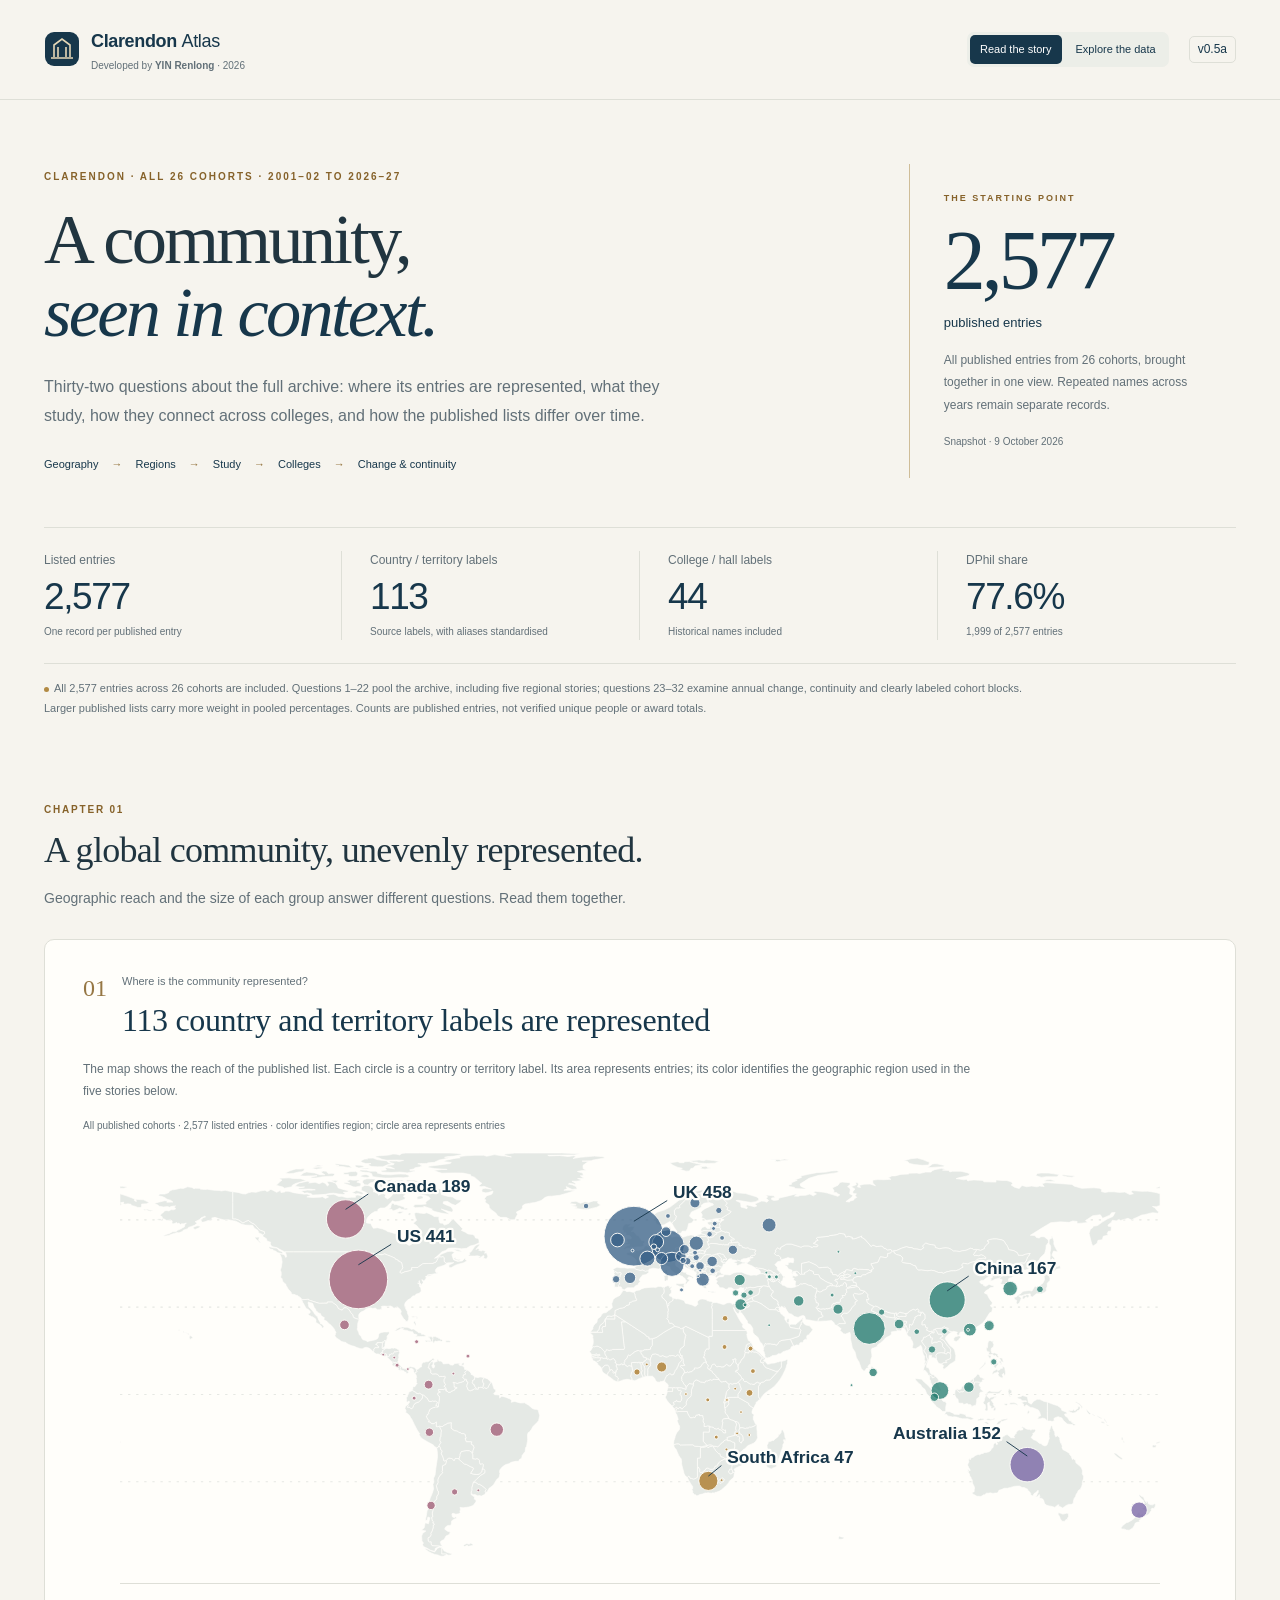
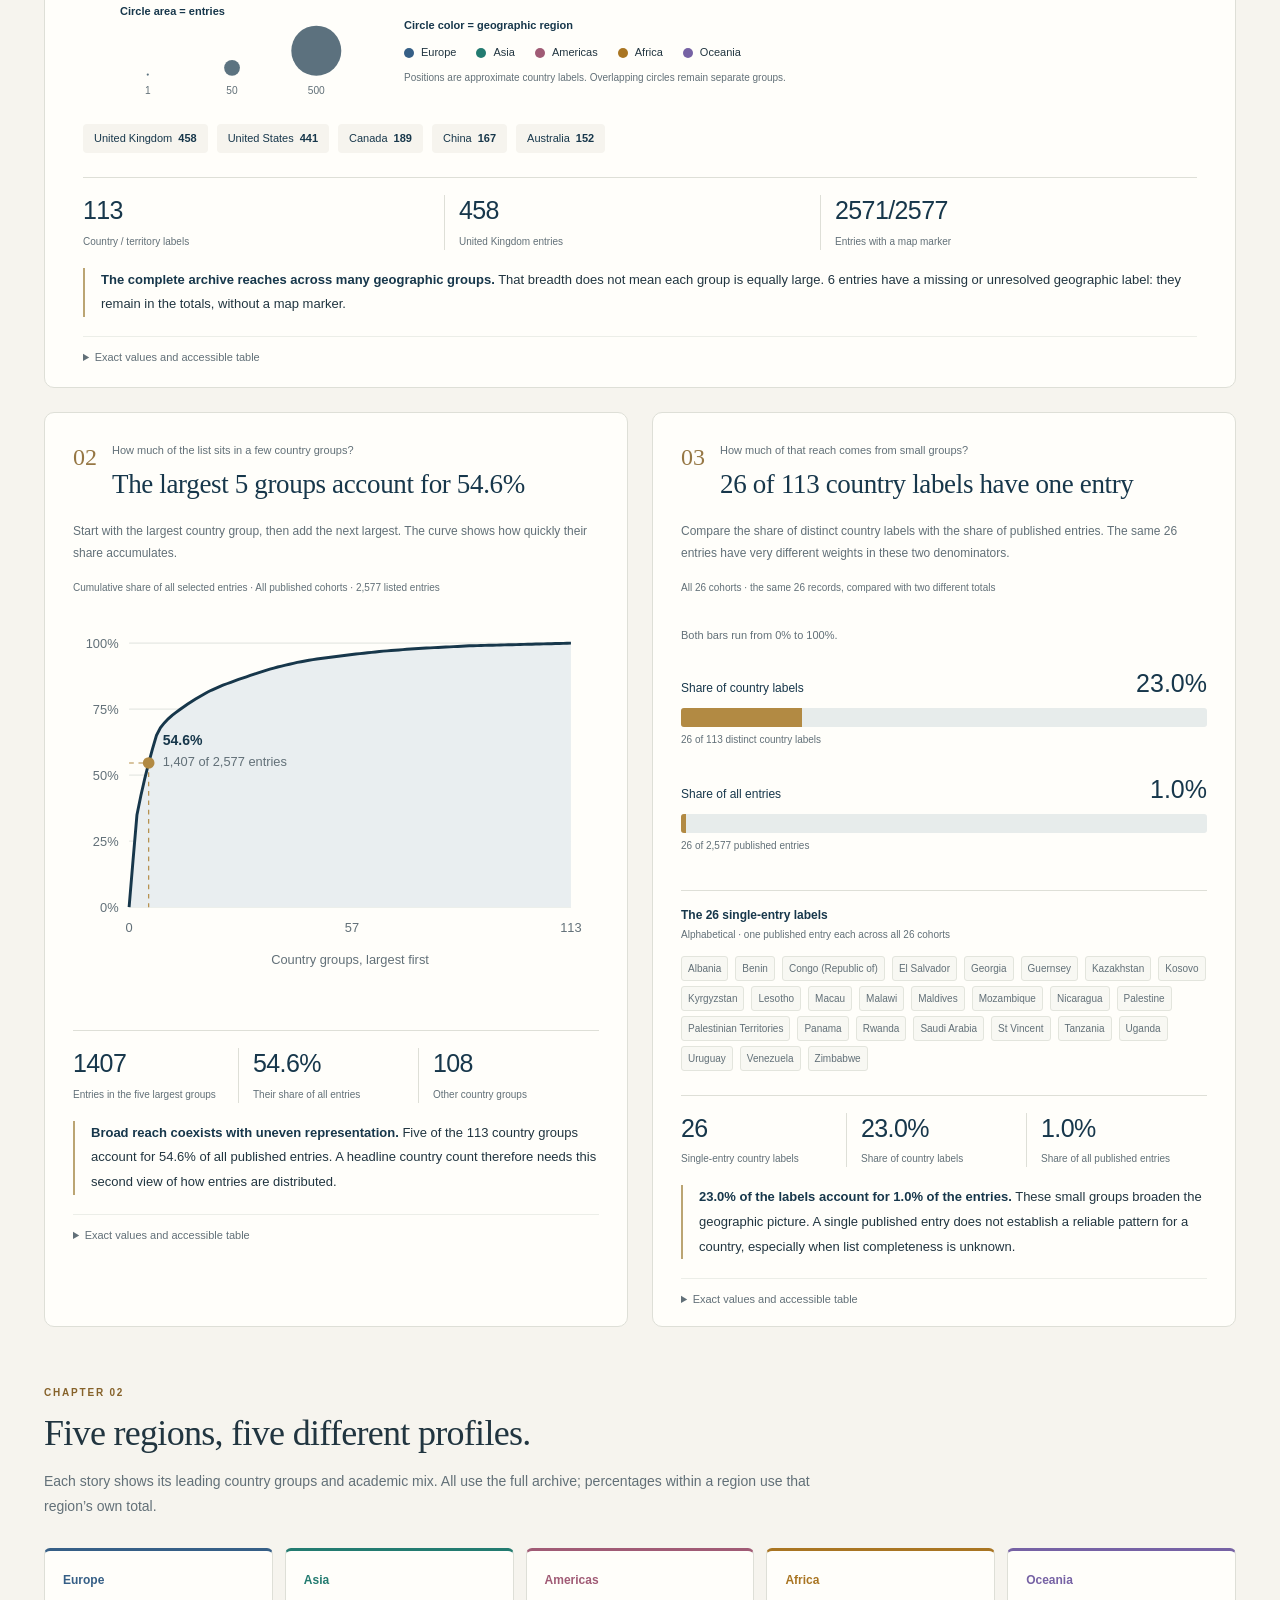
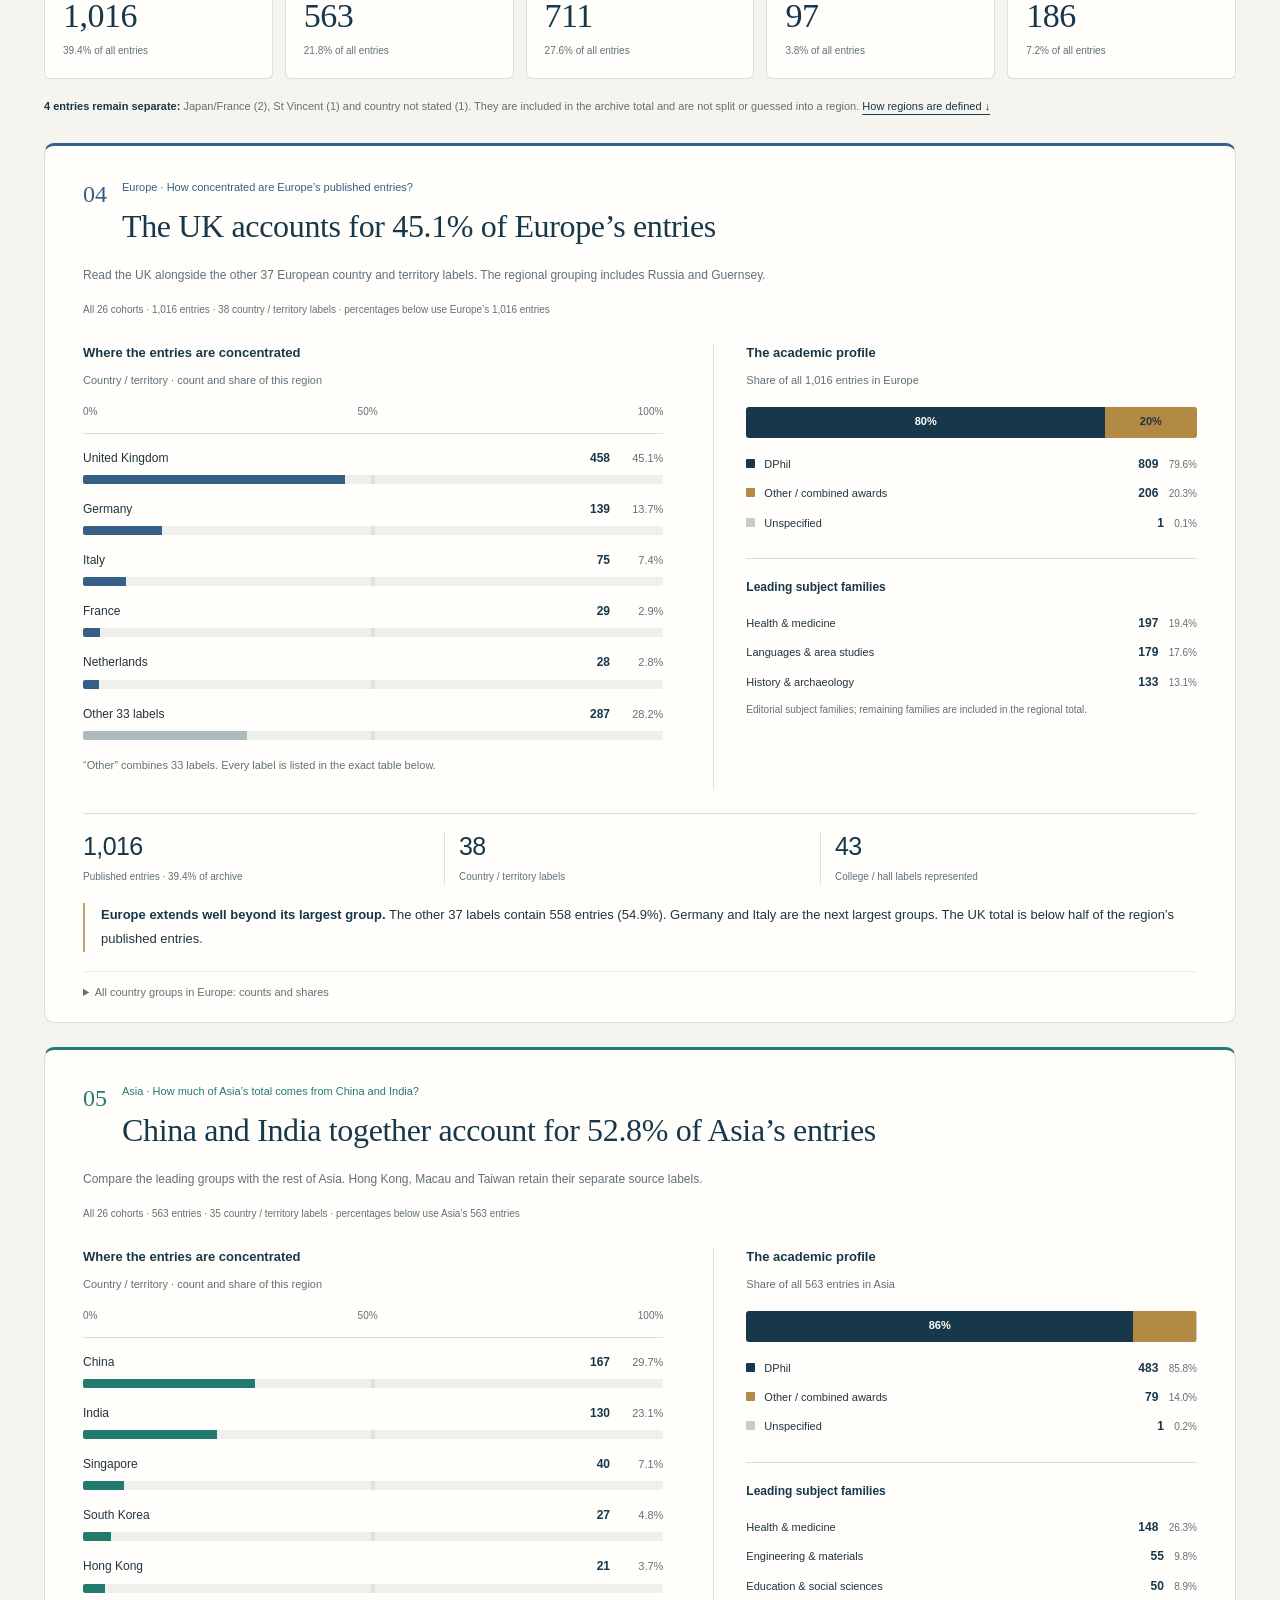
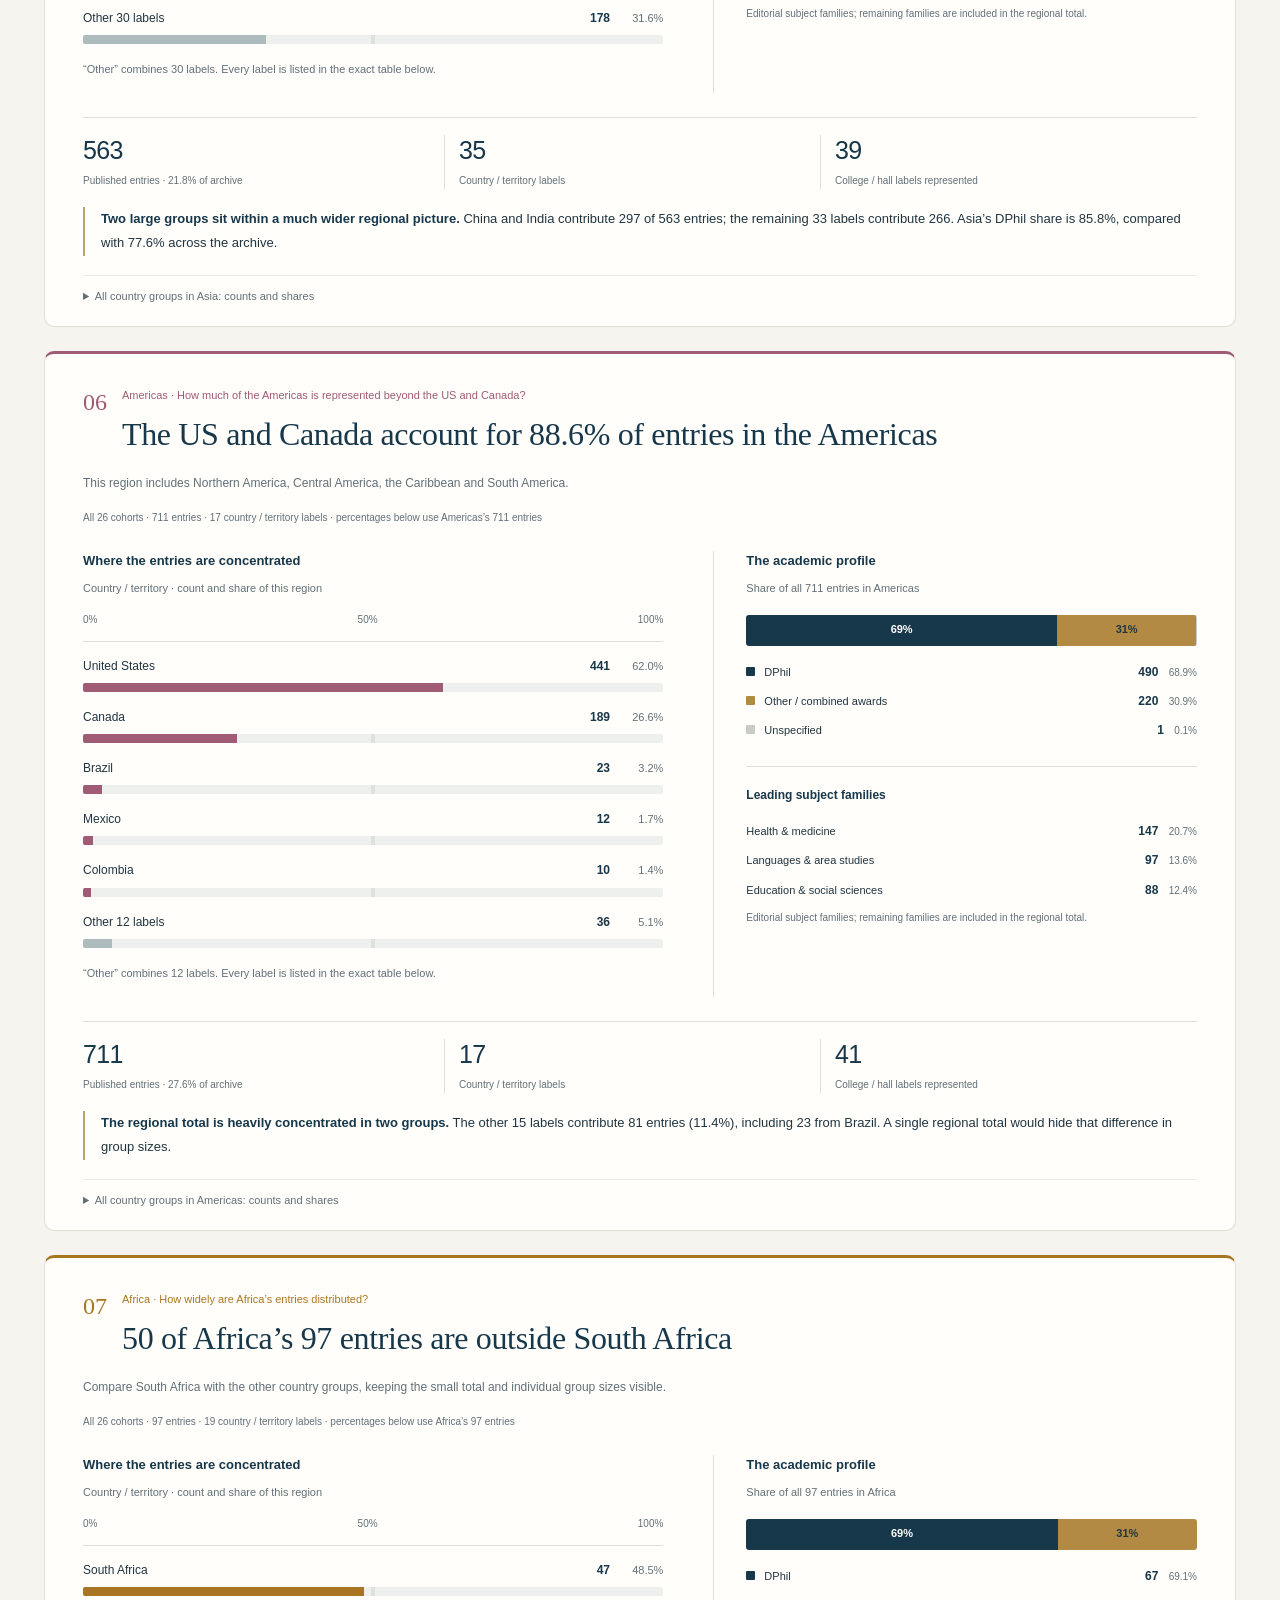
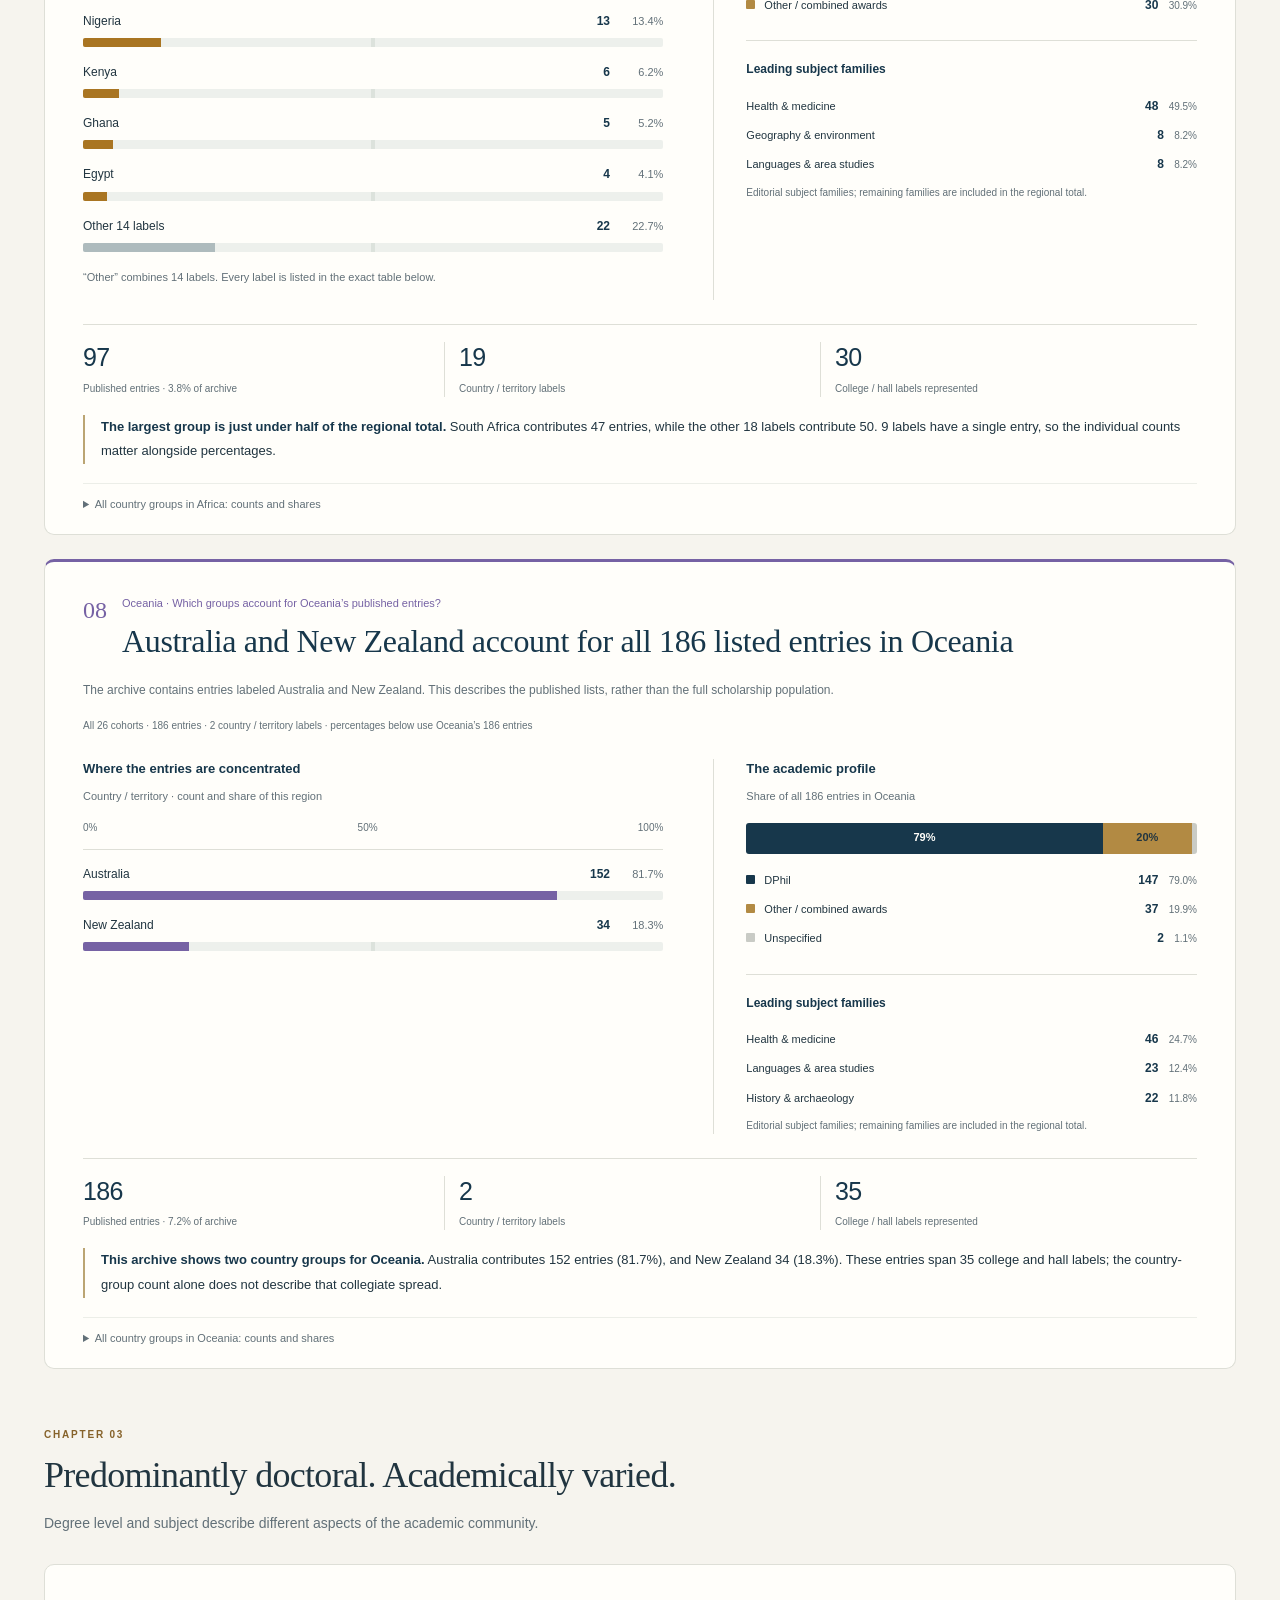
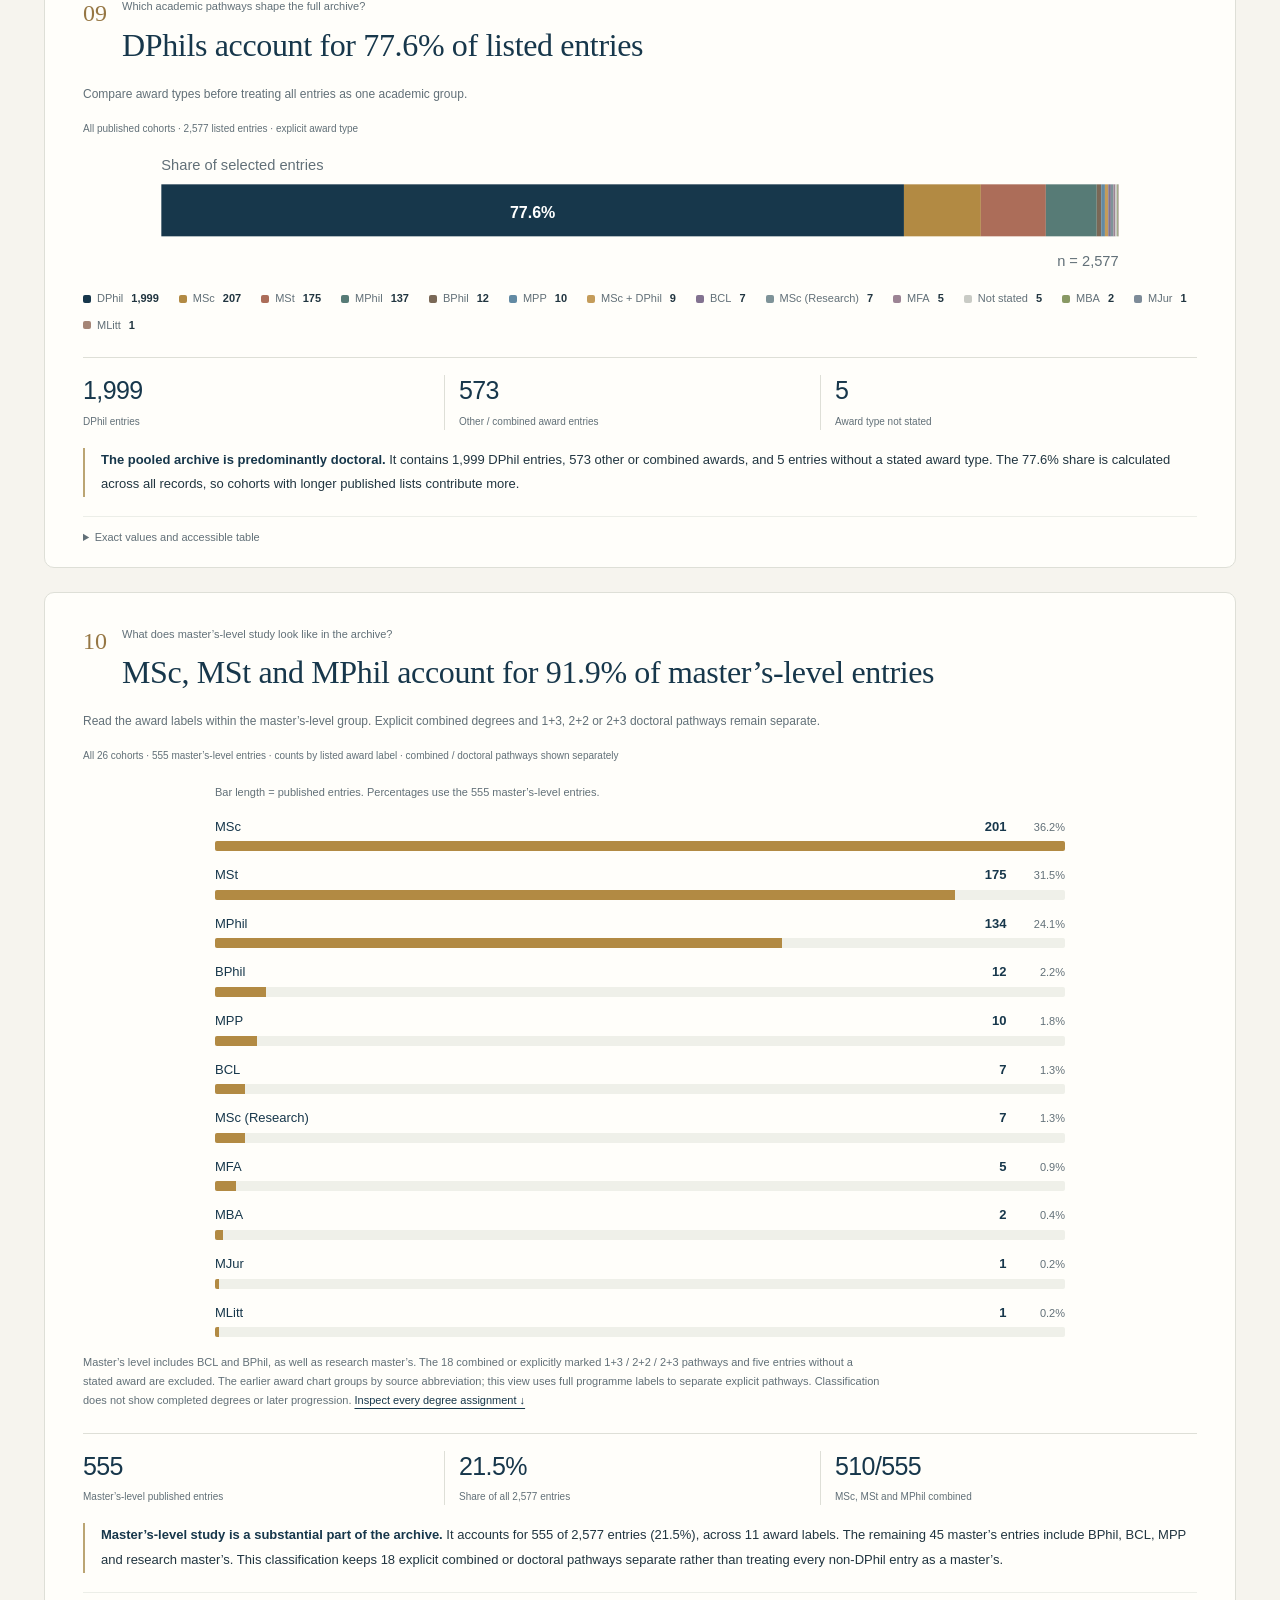
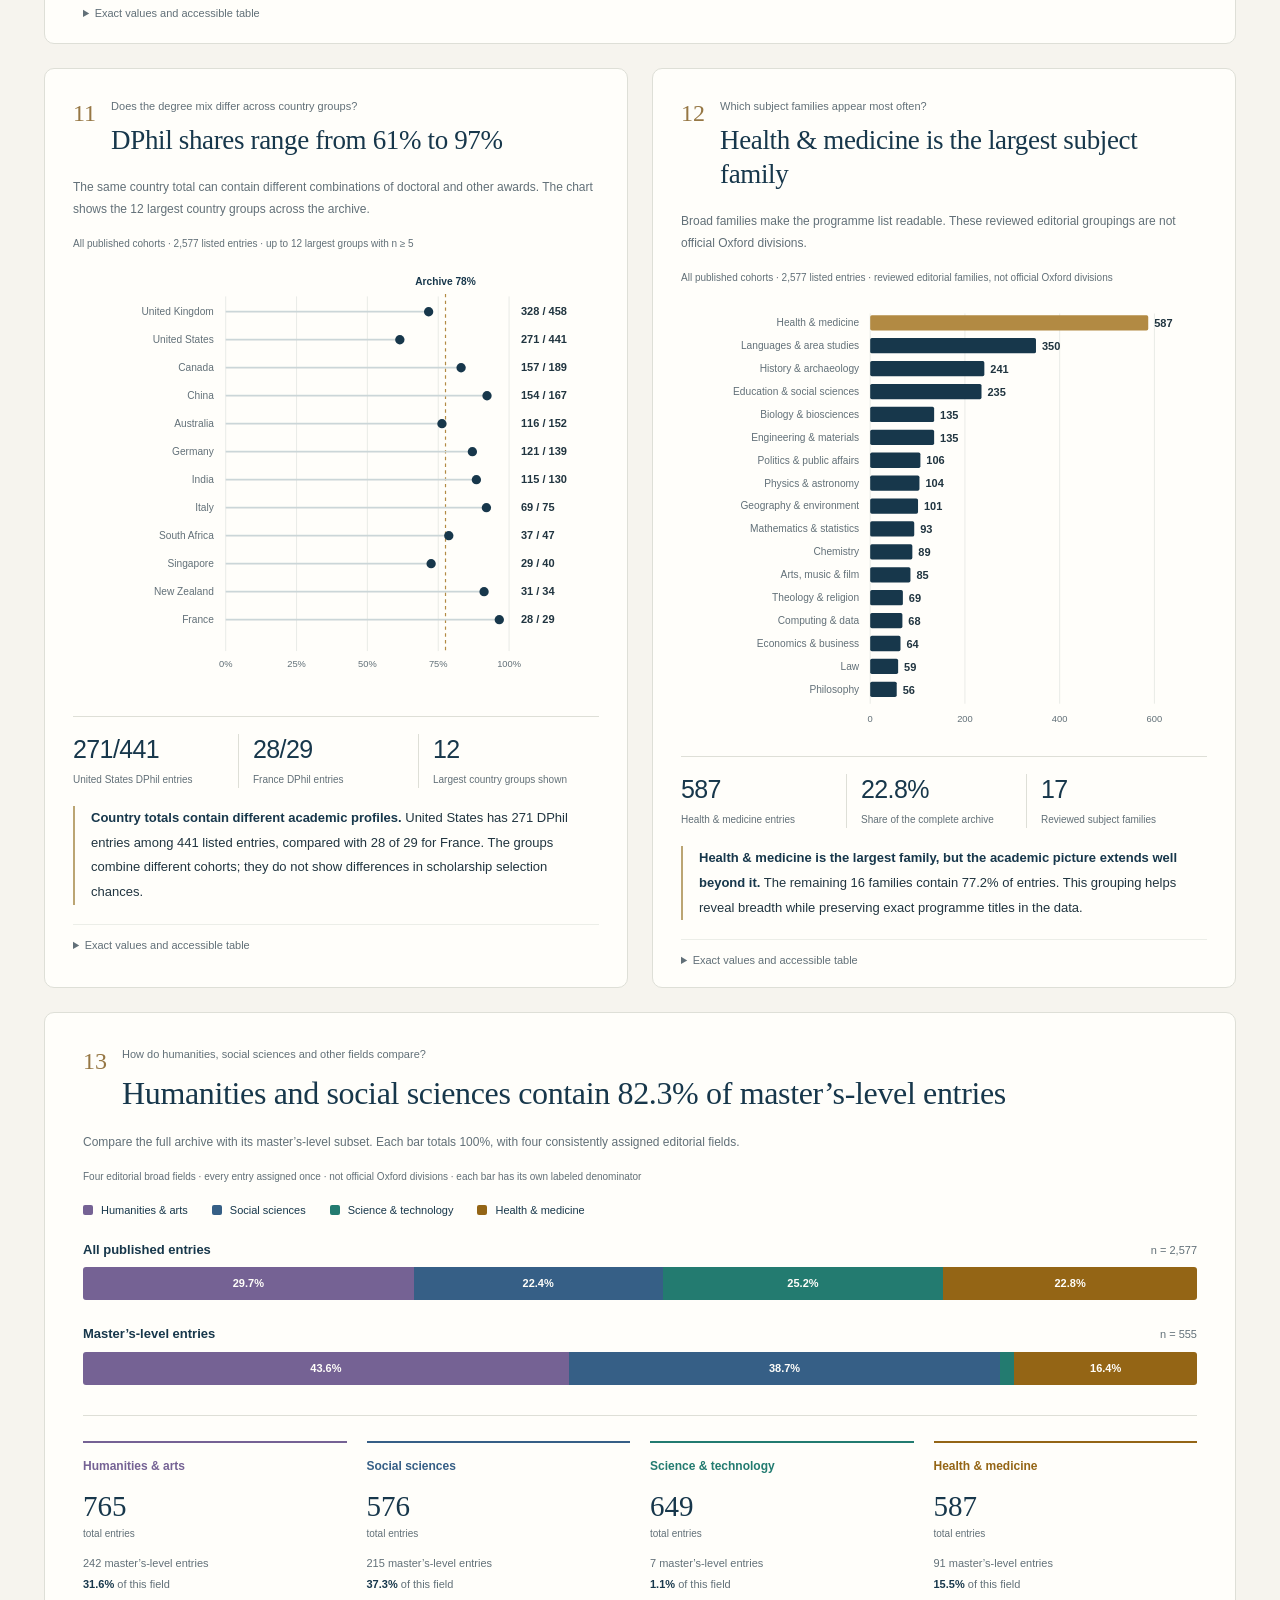
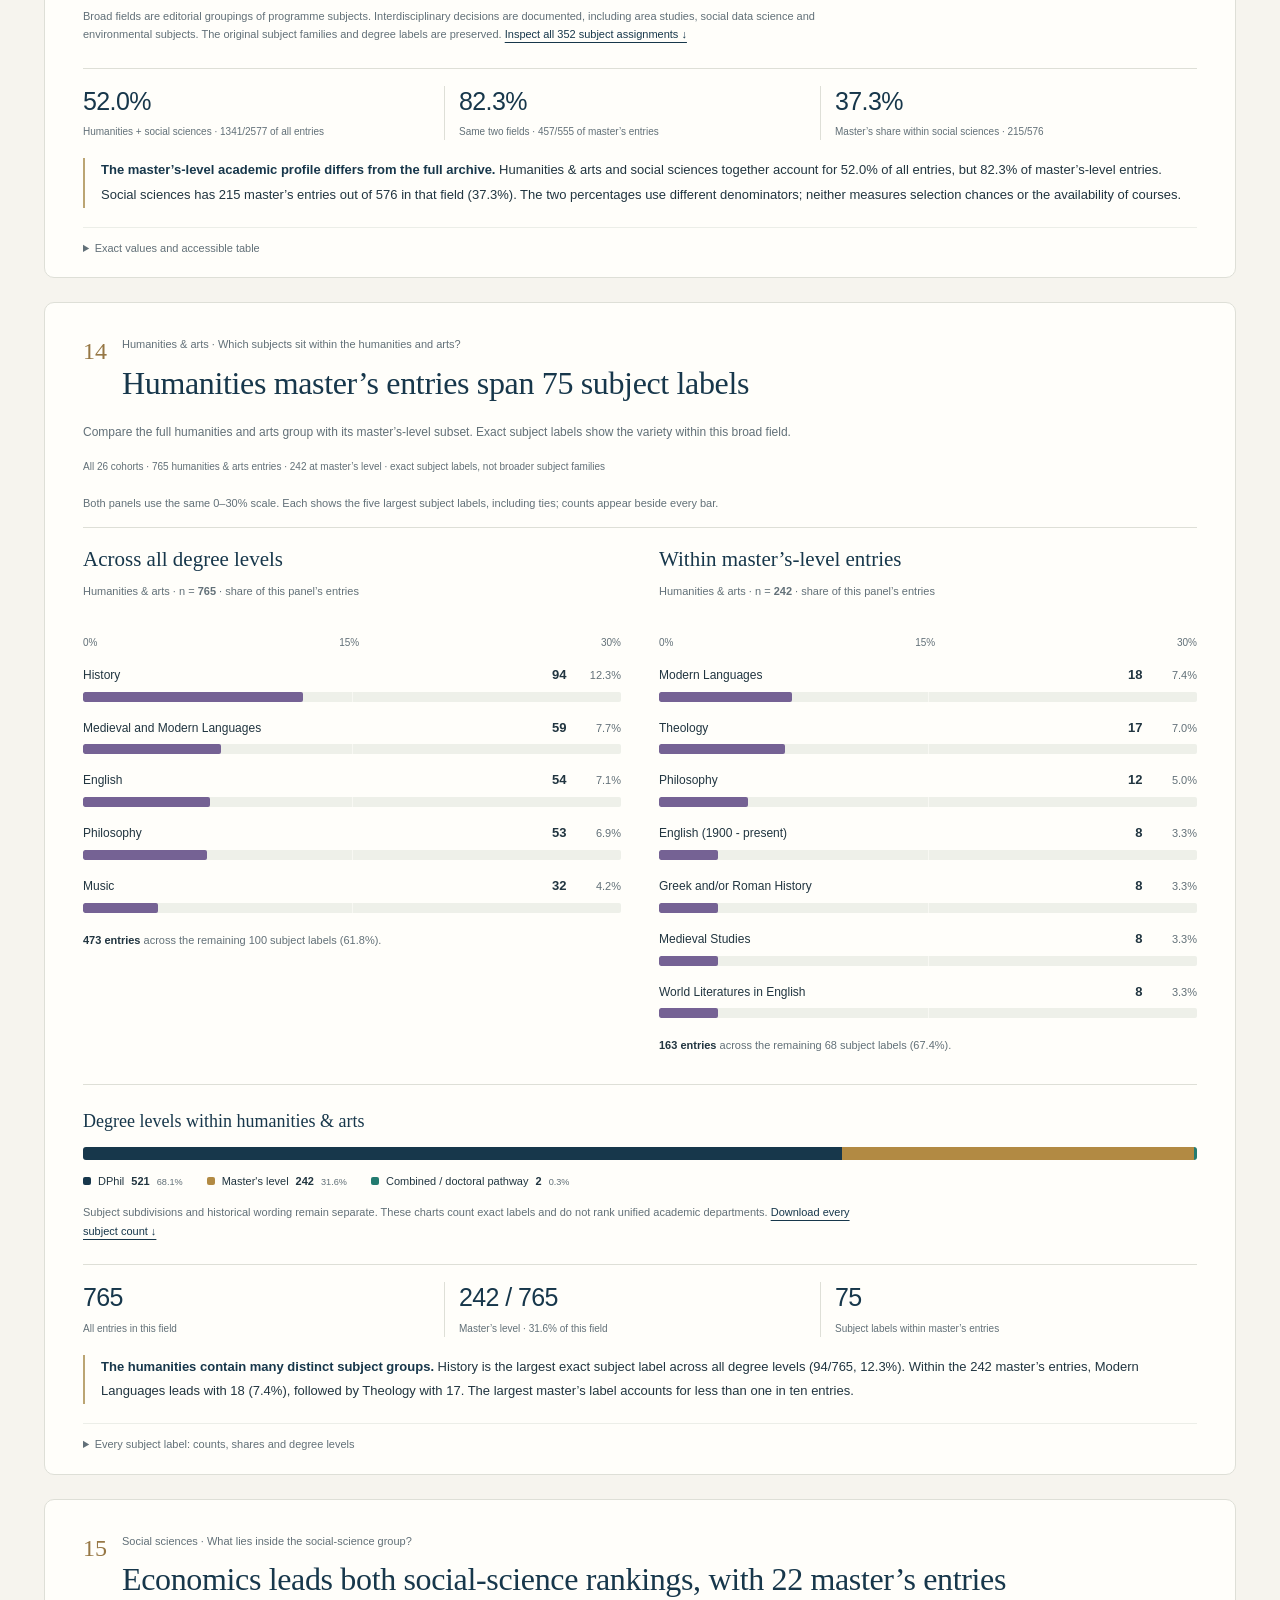
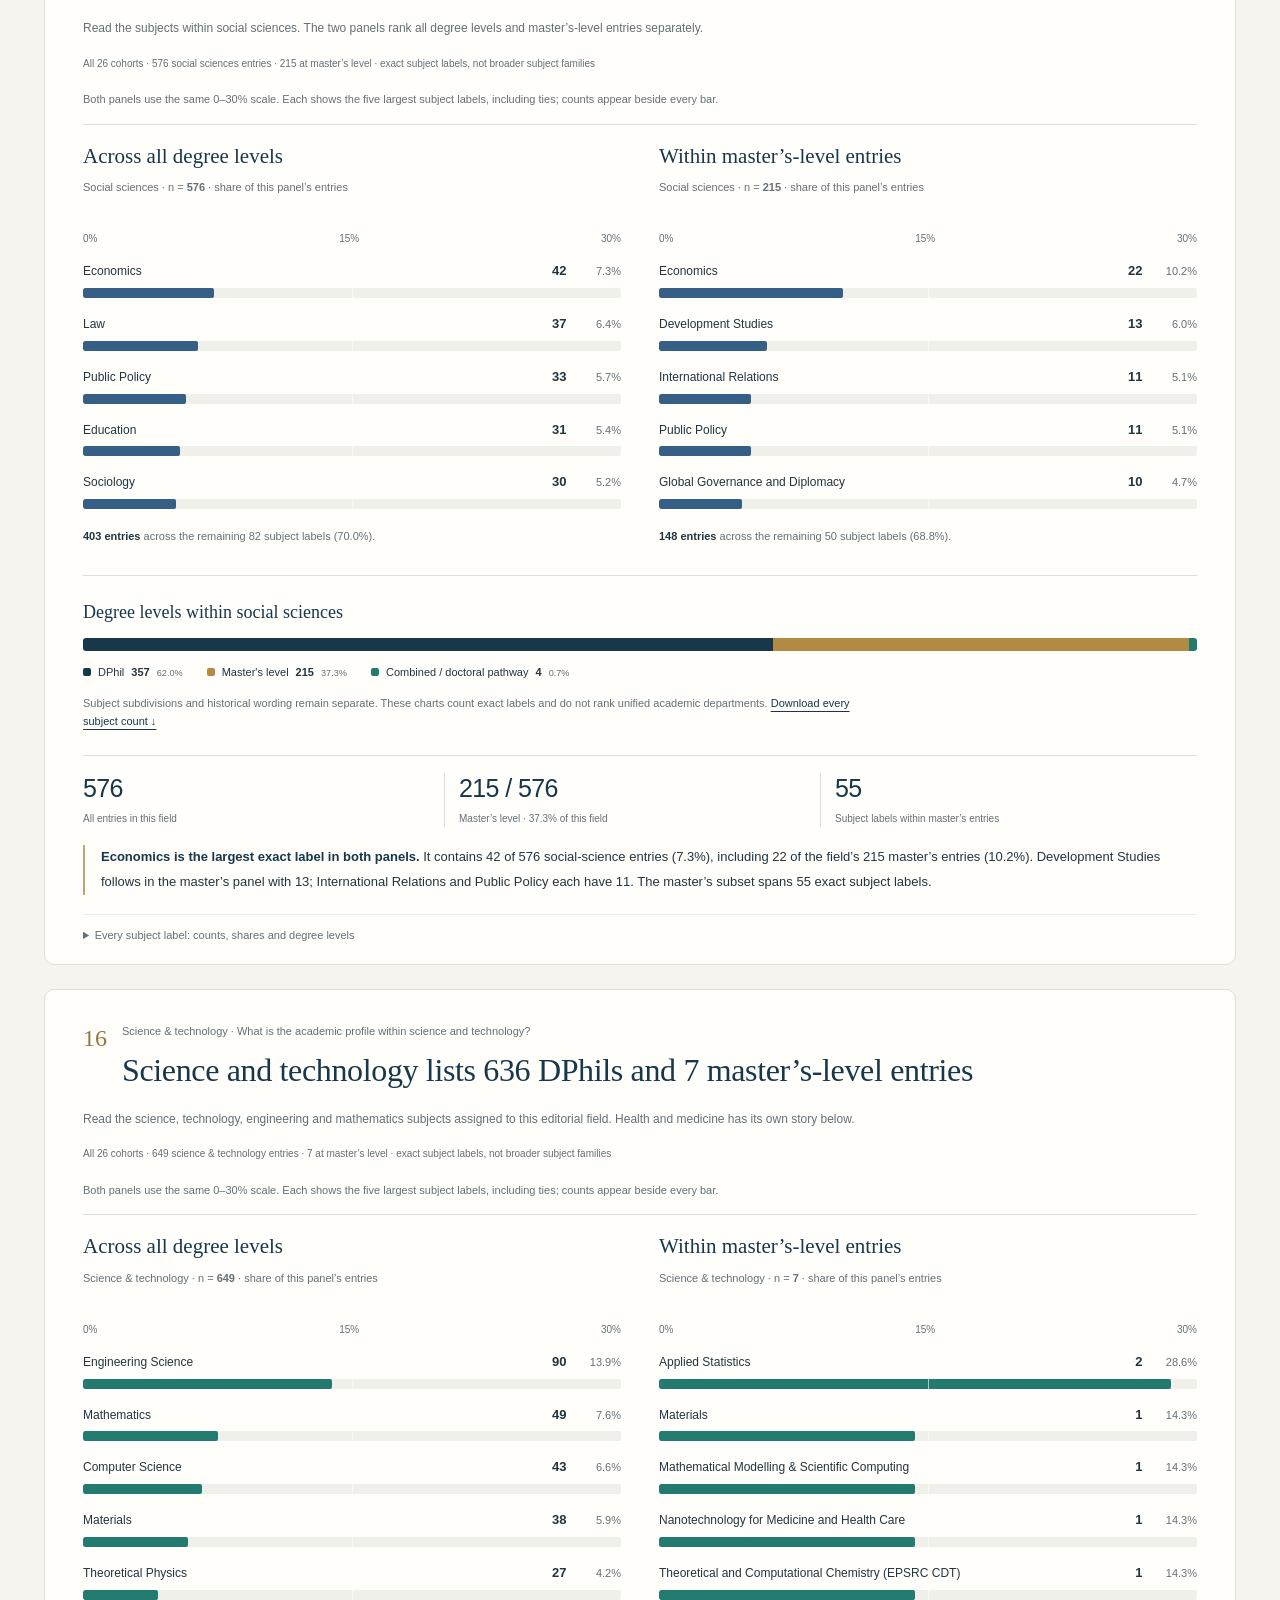
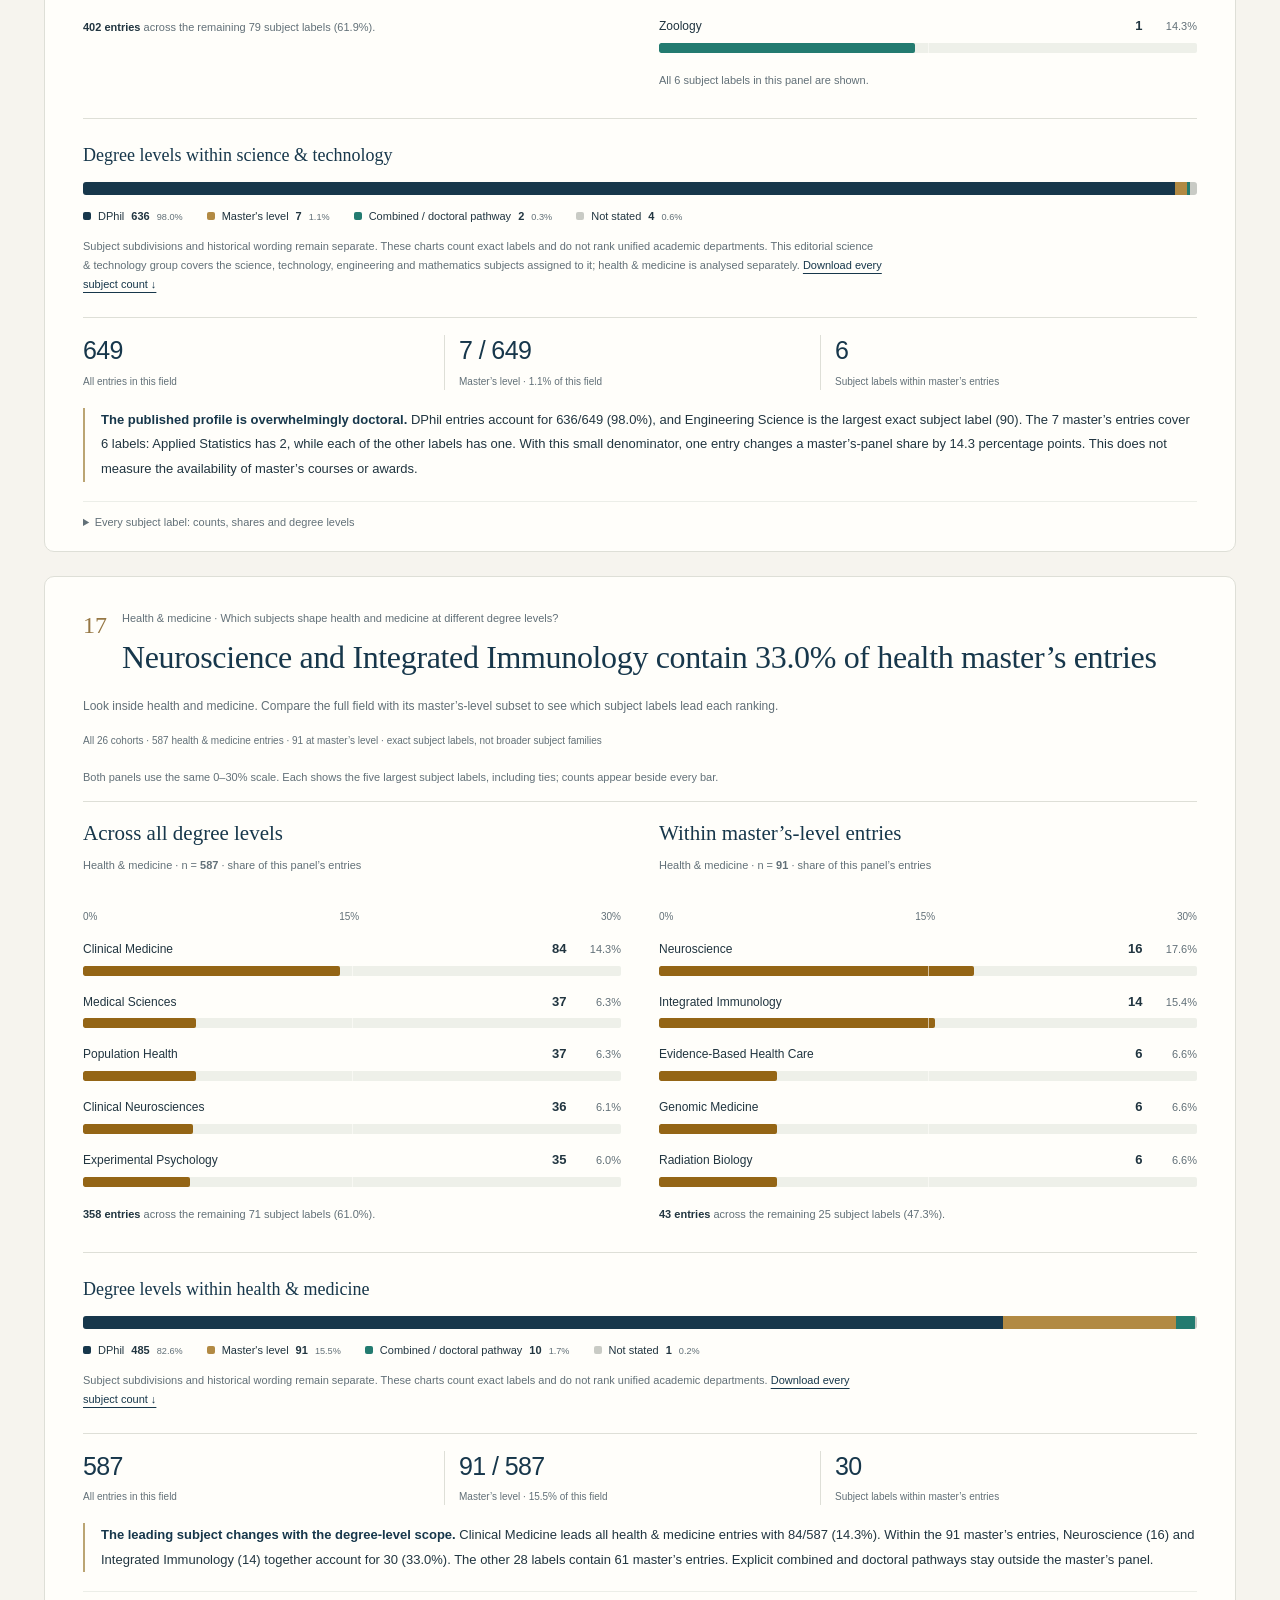
==== commit efbfce12: "Build Clarendon Atlas v0.5a" ====
--- a/index.html
+++ b/index.html
@@ -3,23 +3,29 @@
 <head>
   <meta charset="utf-8"><meta name="viewport" content="width=device-width, initial-scale=1">
   <meta name="theme-color" content="#17374b">
-  <meta name="description" content="Twenty-eight questions about the published Clarendon scholar lists. A scrolling visual story of geography, study and college connections, developed by YIN Renlong.">
-  <title>Clarendon Atlas · The story in twenty-eight questions</title>
+  <meta name="description" content="Thirty-two questions about the published Clarendon scholar lists. A scrolling visual story of geography, study and college connections, developed by YIN Renlong.">
+  <title>Clarendon Atlas · The story in thirty-two questions</title>
   <link rel="icon" href="assets/favicon.svg" type="image/svg+xml">
-  <link rel="stylesheet" href="assets/css/styles.css"><link rel="stylesheet" href="assets/css/story.css">
-  <script defer src="assets/js/classifications.js"></script><script defer src="assets/js/data.js"></script><script defer src="assets/js/geography.js"></script><script defer src="assets/js/regions.js"></script><script defer src="assets/js/core.js"></script><script defer src="assets/js/main.js"></script><script defer src="assets/js/story.js"></script><script defer src="assets/js/story-regions.js"></script><script defer src="assets/js/story-time.js"></script><script defer src="assets/js/story-academics.js"></script>
+  <link rel="stylesheet" href="assets/css/styles.css"><link rel="stylesheet" href="assets/css/story.css"><link rel="stylesheet" href="assets/css/story-navigation.css">
+  <script defer src="assets/js/classifications.js"></script><script defer src="assets/js/data.js"></script><script defer src="assets/js/geography.js"></script><script defer src="assets/js/regions.js"></script><script defer src="assets/js/core.js"></script><script defer src="assets/js/main.js"></script><script defer src="assets/js/story.js"></script><script defer src="assets/js/story-regions.js"></script><script defer src="assets/js/story-time.js"></script><script defer src="assets/js/story-academics.js"></script><script defer src="assets/js/story-subjects.js"></script><script defer src="assets/js/story-navigation.js"></script><script defer src="assets/js/story-reveal.js"></script>
 </head>
 <body class="story-page" data-mode="story">
 <a href="#main" class="skip-link">Skip to the story</a>
-<header class="masthead shell">
-  <div class="wordmark"><a class="brand-home" href="index.html" aria-label="Clarendon Atlas home"><svg viewBox="0 0 36 36" width="36" height="36" aria-hidden="true"><rect x="1" y="1" width="34" height="34" rx="9" fill="#17374b"/><path d="M10 26V14l8-6 8 6v12M14 26V16m8 10V16M7 27h22" fill="none" stroke="#e6d8b7" stroke-width="1.6"/></svg></a><span class="brand-copy"><a class="brand-title" href="index.html">Clarendon <strong>Atlas</strong></a><small>Developed by <a class="author-link" href="https://www.yin.roma.it/">YIN Renlong</a> · 2026</small></span></div>
-  <div class="masthead-right"><nav class="mode-nav" aria-label="Display mode"><a href="index.html" aria-current="page">Read the story</a><a href="explore.html">Explore the data</a></nav><span class="version">v0.4a</span></div>
+<div class="story-header-slot" id="story-header-slot">
+<header class="story-site-header" id="story-header">
+  <div class="story-header-inner shell">
+    <div class="wordmark"><a class="brand-home" href="index.html" aria-label="Clarendon Atlas home"><svg viewBox="0 0 36 36" width="36" height="36" aria-hidden="true"><rect x="1" y="1" width="34" height="34" rx="9" fill="#17374b"/><path d="M10 26V14l8-6 8 6v12M14 26V16m8 10V16M7 27h22" fill="none" stroke="#e6d8b7" stroke-width="1.6"/></svg></a><span class="brand-copy"><a class="brand-title" href="index.html">Clarendon <strong>Atlas</strong></a><small>Developed by <a class="author-link" href="https://www.yin.roma.it/">YIN Renlong</a> · 2026</small></span></div>
+    <div class="masthead-right"><nav class="mode-nav" aria-label="Display mode"><a href="index.html" aria-current="page">Read the story</a><a href="explore.html">Explore the data</a></nav><span class="version">v0.5a</span></div>
+    <nav class="chapter-nav" id="story-navigation" aria-label="Story chapters" hidden><div class="chapter-location">Reading <strong id="reading-chapter">Geography</strong></div><div class="chapter-links"><a href="#reach" aria-current="location"><span>01</span>Geography</a><a href="#regions"><span>02</span>Regions</a><a href="#study"><span>03</span>Study</a><a href="#colleges"><span>04</span>Colleges</a><a href="#over-time"><span>05</span>Over time</a><a href="#sources"><span>06</span>Sources</a></div></nav>
+  </div>
+  <div class="chapter-progress" aria-hidden="true" hidden><span id="reading-progress"></span></div>
 </header>
+</div>
 <main id="main"><div class="shell story-opening">
-  <section class="story-hero" aria-labelledby="page-title"><div class="story-hero-copy"><p class="eyebrow">Clarendon · All 26 cohorts · 2001–02 to 2026–27</p><h1 id="page-title">A community,<br><em>seen in context.</em></h1><p class="story-deck">Twenty-eight questions about the full archive: where its entries are represented, what they study, how they connect across colleges, and how the published lists differ over time.</p><p class="story-route">Geography <span>→</span> Regions <span>→</span> Study <span>→</span> Colleges <span>→</span> Change &amp; continuity</p></div><aside class="hero-finding"><span class="eyebrow">The starting point</span><strong id="hero-total">2,577</strong><span class="hero-finding-label">published entries</span><p>All published entries from 26 cohorts, brought together in one view. Repeated names across years remain separate records.</p><small>Snapshot · 9 October 2026</small></aside></section>
+  <section class="story-hero" aria-labelledby="page-title"><div class="story-hero-copy"><p class="eyebrow">Clarendon · All 26 cohorts · 2001–02 to 2026–27</p><h1 id="page-title">A community,<br><em>seen in context.</em></h1><p class="story-deck">Thirty-two questions about the full archive: where its entries are represented, what they study, how they connect across colleges, and how the published lists differ over time.</p><p class="story-route">Geography <span>→</span> Regions <span>→</span> Study <span>→</span> Colleges <span>→</span> Change &amp; continuity</p></div><aside class="hero-finding"><span class="eyebrow">The starting point</span><strong id="hero-total">2,577</strong><span class="hero-finding-label">published entries</span><p>All published entries from 26 cohorts, brought together in one view. Repeated names across years remain separate records.</p><small>Snapshot · 9 October 2026</small></aside></section>
   <section class="kpis story-kpis" aria-label="The complete archive at a glance"><div class="kpi"><span>Listed entries</span><strong id="story-n">2,577</strong><small>One record per published entry</small></div><div class="kpi"><span>Country / territory labels</span><strong id="story-countries">113</strong><small>Source labels, with aliases standardised</small></div><div class="kpi"><span>College / hall labels</span><strong id="story-colleges">44</strong><small>Historical names included</small></div><div class="kpi"><span>DPhil share</span><strong id="story-dphil">77.6%</strong><small id="story-dphil-note">1,999 of 2,577 entries</small></div></section>
-  <p class="story-scope"><span class="note-dot" aria-hidden="true"></span>All 2,577 entries across 26 cohorts are included. Questions 1–18 pool the archive, including five regional stories; questions 19–28 examine annual change, continuity and clearly labeled cohort blocks. Larger published lists carry more weight in pooled percentages. Counts are published entries, not verified unique people or award totals.</p>
-</div><nav class="chapter-nav" id="story-navigation" aria-label="Story chapters"><div class="chapter-nav-inner"><div class="wordmark chapter-brand"><a class="brand-home" href="index.html" aria-label="Clarendon Atlas home"><svg viewBox="0 0 36 36" width="36" height="36" aria-hidden="true"><rect x="1" y="1" width="34" height="34" rx="9" fill="#17374b"/><path d="M10 26V14l8-6 8 6v12M14 26V16m8 10V16M7 27h22" fill="none" stroke="#e6d8b7" stroke-width="1.6"/></svg></a><span class="brand-copy"><a class="brand-title" href="index.html">Clarendon <strong>Atlas</strong></a><small>Developed by <a class="author-link" href="https://www.yin.roma.it/">YIN Renlong</a> · 2026</small></span></div><div class="chapter-location">Reading <strong id="reading-chapter">Geography</strong></div><div class="chapter-links"><a href="#reach" aria-current="location"><span>01</span>Geography</a><a href="#regions"><span>02</span>Regions</a><a href="#study"><span>03</span>Study</a><a href="#colleges"><span>04</span>Colleges</a><a href="#over-time"><span>05</span>Over time</a><a href="#sources"><span>06</span>Sources</a></div></div><div class="chapter-progress" aria-hidden="true"><span id="reading-progress"></span></div></nav><div class="shell story-body">
+  <p class="story-scope"><span class="note-dot" aria-hidden="true"></span>All 2,577 entries across 26 cohorts are included. Questions 1–22 pool the archive, including five regional stories; questions 23–32 examine annual change, continuity and clearly labeled cohort blocks. Larger published lists carry more weight in pooled percentages. Counts are published entries, not verified unique people or award totals.</p>
+</div><div class="shell story-body">
   <noscript><p class="noscript">JavaScript is needed to display the charts. You can <a href="assets/data/clarendon-scholars-clean.csv">download the complete dataset</a> or use the source notes below.</p></noscript>
 <section id="reach" class="story-chapter" aria-labelledby="chapter-reach"><header class="chapter-heading"><p class="eyebrow">Chapter 01</p><h2 id="chapter-reach">A global community, unevenly represented.</h2><p>Geographic reach and the size of each group answer different questions. Read them together.</p></header><div class="story-grid"><article class="story-question wide" id="question-map" aria-labelledby="map-title">
       <div class="question-heading"><span class="question-number">01</span><div><p class="story-prompt">Where is the community represented?</p><h3 id="map-title"></h3></div></div>
@@ -94,8 +100,36 @@
       <dl class="story-facts" id="facts-fields"></dl>
       <p class="takeaway" id="fields-takeaway"></p>
       <details class="chart-data"><summary>Exact values and accessible table</summary><div class="table-scroll" id="table-fields"></div></details>
+    </article><article class="story-question wide subject-detail-question" id="question-inside-humanities" aria-labelledby="inside-humanities-title">
+      <div class="question-heading"><span class="question-number">14</span><div><p class="story-prompt">Humanities &amp; arts · Which subjects sit within the humanities and arts?</p><h3 id="inside-humanities-title"></h3></div></div>
+      <p class="question-intro">Compare the full humanities and arts group with its master’s-level subset. Exact subject labels show the variety within this broad field.</p>
+      <figure class="story-figure"><figcaption id="inside-humanities-meta" class="chart-meta"></figcaption><div id="chart-inside-humanities" class="chart"></div></figure>
+      <dl class="story-facts" id="facts-inside-humanities"></dl>
+      <p class="takeaway" id="inside-humanities-takeaway"></p>
+      <details class="chart-data"><summary>Every subject label: counts, shares and degree levels</summary><div class="table-scroll" id="table-inside-humanities"></div></details>
+    </article><article class="story-question wide subject-detail-question" id="question-inside-social" aria-labelledby="inside-social-title">
+      <div class="question-heading"><span class="question-number">15</span><div><p class="story-prompt">Social sciences · What lies inside the social-science group?</p><h3 id="inside-social-title"></h3></div></div>
+      <p class="question-intro">Read the subjects within social sciences. The two panels rank all degree levels and master’s-level entries separately.</p>
+      <figure class="story-figure"><figcaption id="inside-social-meta" class="chart-meta"></figcaption><div id="chart-inside-social" class="chart"></div></figure>
+      <dl class="story-facts" id="facts-inside-social"></dl>
+      <p class="takeaway" id="inside-social-takeaway"></p>
+      <details class="chart-data"><summary>Every subject label: counts, shares and degree levels</summary><div class="table-scroll" id="table-inside-social"></div></details>
+    </article><article class="story-question wide subject-detail-question" id="question-inside-science" aria-labelledby="inside-science-title">
+      <div class="question-heading"><span class="question-number">16</span><div><p class="story-prompt">Science &amp; technology · What is the academic profile within science and technology?</p><h3 id="inside-science-title"></h3></div></div>
+      <p class="question-intro">Read the science, technology, engineering and mathematics subjects assigned to this editorial field. Health and medicine has its own story below.</p>
+      <figure class="story-figure"><figcaption id="inside-science-meta" class="chart-meta"></figcaption><div id="chart-inside-science" class="chart"></div></figure>
+      <dl class="story-facts" id="facts-inside-science"></dl>
+      <p class="takeaway" id="inside-science-takeaway"></p>
+      <details class="chart-data"><summary>Every subject label: counts, shares and degree levels</summary><div class="table-scroll" id="table-inside-science"></div></details>
+    </article><article class="story-question wide subject-detail-question" id="question-inside-health" aria-labelledby="inside-health-title">
+      <div class="question-heading"><span class="question-number">17</span><div><p class="story-prompt">Health &amp; medicine · Which subjects shape health and medicine at different degree levels?</p><h3 id="inside-health-title"></h3></div></div>
+      <p class="question-intro">Look inside health and medicine. Compare the full field with its master’s-level subset to see which subject labels lead each ranking.</p>
+      <figure class="story-figure"><figcaption id="inside-health-meta" class="chart-meta"></figcaption><div id="chart-inside-health" class="chart"></div></figure>
+      <dl class="story-facts" id="facts-inside-health"></dl>
+      <p class="takeaway" id="inside-health-takeaway"></p>
+      <details class="chart-data"><summary>Every subject label: counts, shares and degree levels</summary><div class="table-scroll" id="table-inside-health"></div></details>
     </article><article class="story-question wide" id="question-subject-mix" aria-labelledby="subject-mix-title">
-      <div class="question-heading"><span class="question-number">14</span><div><p class="story-prompt">Do the largest subject families share the same degree profile?</p><h3 id="subject-mix-title"></h3></div></div>
+      <div class="question-heading"><span class="question-number">18</span><div><p class="story-prompt">Do the largest subject families share the same degree profile?</p><h3 id="subject-mix-title"></h3></div></div>
       <p class="question-intro">Compare the eight largest families on a common percentage scale, with their group sizes shown alongside.</p>
       <figure class="story-figure"><figcaption id="subject-mix-meta" class="chart-meta"></figcaption><div class="legend story-award-legend"><span><i style="--swatch:var(--blue)"></i>DPhil</span><span><i style="--swatch:var(--gold)"></i>Other / combined awards</span><span><i style="--swatch:var(--muted-fill)"></i>Unspecified</span></div><div id="chart-subject-mix" class="chart"></div></figure>
       <dl class="story-facts" id="facts-subject-mix"></dl>
@@ -103,28 +137,28 @@
       <details class="chart-data"><summary>Exact values and accessible table</summary><div class="table-scroll" id="table-subject-mix"></div></details>
     </article></div></section>
 <section id="colleges" class="story-chapter" aria-labelledby="chapter-colleges"><header class="chapter-heading"><p class="eyebrow">Chapter 04</p><h2 id="chapter-colleges">A network of colleges, with different profiles.</h2><p>The college with more listed entries does not necessarily have more doctoral entries or a broader geographic mix.</p></header><div class="story-grid"><article class="story-question " id="question-college-rank" aria-labelledby="college-rank-title">
-      <div class="question-heading"><span class="question-number">15</span><div><p class="story-prompt">Are most entries concentrated in a few colleges?</p><h3 id="college-rank-title"></h3></div></div>
+      <div class="question-heading"><span class="question-number">19</span><div><p class="story-prompt">Are most entries concentrated in a few colleges?</p><h3 id="college-rank-title"></h3></div></div>
       <p class="question-intro">Compare the largest college groups with the rest of the collegiate network.</p>
       <figure class="story-figure"><figcaption id="college-rank-meta" class="chart-meta"></figcaption><div id="chart-college-rank" class="chart"></div></figure>
       <dl class="story-facts" id="facts-college-rank"></dl>
       <p class="takeaway" id="college-rank-takeaway"></p>
       <details class="chart-data"><summary>Exact values and accessible table</summary><div class="table-scroll" id="table-college-rank"></div></details>
     </article><article class="story-question " id="question-college-degree" aria-labelledby="college-degree-title">
-      <div class="question-heading"><span class="question-number">16</span><div><p class="story-prompt">Can similar doctoral counts sit behind different college totals?</p><h3 id="college-degree-title"></h3></div></div>
+      <div class="question-heading"><span class="question-number">20</span><div><p class="story-prompt">Can similar doctoral counts sit behind different college totals?</p><h3 id="college-degree-title"></h3></div></div>
       <p class="question-intro">Read proportions and denominators together. Similar DPhil counts can represent very different shares of college groups.</p>
       <figure class="story-figure"><figcaption id="college-degree-meta" class="chart-meta"></figcaption><div class="legend story-award-legend"><span><i style="--swatch:var(--blue)"></i>DPhil</span><span><i style="--swatch:var(--gold)"></i>Other / combined awards</span><span><i style="--swatch:var(--muted-fill)"></i>Unspecified</span></div><div id="chart-college-degree" class="chart"></div></figure>
       <dl class="story-facts" id="facts-college-degree"></dl>
       <p class="takeaway" id="college-degree-takeaway"></p>
       <details class="chart-data"><summary>Exact values and accessible table</summary><div class="table-scroll" id="table-college-degree"></div></details>
     </article><article class="story-question wide matrix-question" id="question-connections" aria-labelledby="connections-title">
-      <div class="question-heading"><span class="question-number">17</span><div><p class="story-prompt">Do country groups cluster in one college or span many?</p><h3 id="connections-title"></h3></div></div>
+      <div class="question-heading"><span class="question-number">21</span><div><p class="story-prompt">Do country groups cluster in one college or span many?</p><h3 id="connections-title"></h3></div></div>
       <p class="question-intro">This matrix connects the six largest country groups with the eight largest college groups. The final column includes all other colleges.</p>
       <figure class="story-figure"><figcaption id="connections-meta" class="chart-meta"></figcaption><div id="chart-connections" class="chart"></div></figure>
       <dl class="story-facts" id="facts-connections"></dl>
       <p class="takeaway" id="connections-takeaway"></p>
       <details class="chart-data"><summary>Exact values and accessible table</summary><div class="table-scroll" id="table-connections"></div></details>
     </article><article class="story-question wide scatter-question" id="question-breadth" aria-labelledby="breadth-title">
-      <div class="question-heading"><span class="question-number">18</span><div><p class="story-prompt">Does a larger college group always mean much broader representation?</p><h3 id="breadth-title"></h3></div></div>
+      <div class="question-heading"><span class="question-number">22</span><div><p class="story-prompt">Does a larger college group always mean much broader representation?</p><h3 id="breadth-title"></h3></div></div>
       <p class="question-intro">Compare St John’s with Balliol, then place them among all 44 historical college and hall labels. The two highlighted points show why record counts and geographic breadth need to be read together.</p>
       <figure class="story-figure"><figcaption id="breadth-meta" class="chart-meta"></figcaption><div id="breadth-comparison" class="breadth-comparison"></div><div id="chart-breadth" class="chart"></div><p class="figure-note">Each point represents a college group. Numbered points contain colleges at the same position; colors identify the two highlighted examples.</p></figure>
       <dl class="story-facts" id="facts-breadth"></dl>
@@ -133,7 +167,7 @@
     </article></div></section>
 <section id="over-time" class="story-chapter" aria-labelledby="chapter-over-time"><header class="chapter-heading"><span id="archive" class="chapter-alias" aria-hidden="true"></span><p class="eyebrow">Chapter 05</p><h2 id="chapter-over-time">What changes. What stays familiar.</h2><p>Begin with the published-list counts, then follow geography, master’s and doctoral study, broad fields and recurring country labels. Every entry year from 2001 to 2026 is retained.</p></header>
     <div class="story-grid"><article class="story-question wide" id="question-coverage" aria-labelledby="coverage-title">
-      <div class="question-heading"><span class="question-number">19</span><div><p class="story-prompt">What does the historical archive actually count?</p><h3 id="coverage-title"></h3></div></div>
+      <div class="question-heading"><span class="question-number">23</span><div><p class="story-prompt">What does the historical archive actually count?</p><h3 id="coverage-title"></h3></div></div>
       <p class="question-intro">The bars count entries available in each published class list. The counts above the bars provide the denominators for the time-series charts that follow. The source does not establish how complete these lists are.</p>
       <figure class="story-figure"><figcaption id="coverage-meta" class="chart-meta"></figcaption><div id="chart-coverage" class="chart"></div></figure>
       <p class="figure-note">Years refer to cohort start years. Block comparisons pool entry years 2001–05, 2006–10, 2011–15, 2016–20 and 2021–25; 2026 stands alone. <a href="assets/data/cohort-summary.csv" download>Annual metrics ↓</a> · <a href="assets/data/cohort-composition.csv" download>Annual group counts ↓</a></p>
@@ -141,63 +175,63 @@
       <p class="takeaway" id="coverage-takeaway"></p>
       <details class="chart-data"><summary>Exact values and accessible table</summary><div class="table-scroll" id="table-coverage"></div></details>
     </article><article class="story-question wide" id="question-history" aria-labelledby="history-title">
-      <div class="question-heading"><span class="question-number">20</span><div><p class="story-prompt">How does the published country mix differ across all 26 cohorts?</p><h3 id="history-title"></h3></div></div>
+      <div class="question-heading"><span class="question-number">24</span><div><p class="story-prompt">How does the published country mix differ across all 26 cohorts?</p><h3 id="history-title"></h3></div></div>
       <p class="question-intro">The same percentage scale makes the three series comparable. Each year uses its own published-list denominator, shown in the coverage chart above.</p>
       <figure class="story-figure"><figcaption id="history-meta" class="chart-meta"></figcaption><div id="chart-history" class="chart history-charts"></div></figure>
       <dl class="story-facts" id="facts-history"></dl>
       <p class="takeaway" id="history-takeaway"></p>
       <details class="chart-data"><summary>Exact values and accessible table</summary><div class="table-scroll" id="table-history"></div></details>
     </article><article class="story-question wide temporal-question" id="question-region-time" aria-labelledby="region-time-title">
-      <div class="question-heading"><span class="question-number">21</span><div><p class="story-prompt">How does regional representation change over time?</p><h3 id="region-time-title"></h3></div></div>
+      <div class="question-heading"><span class="question-number">25</span><div><p class="story-prompt">How does regional representation change over time?</p><h3 id="region-time-title"></h3></div></div>
       <p class="question-intro">Read all five regions and the unresolved group on the same scale. The headline compares two complete five-cohort blocks; the chart keeps every annual observation visible.</p>
       <figure class="story-figure"><figcaption id="region-time-meta" class="chart-meta"></figcaption><div id="chart-region-time" class="chart"></div></figure>
       <dl class="story-facts" id="facts-region-time"></dl>
       <p class="takeaway" id="region-time-takeaway"></p>
       <details class="chart-data"><summary>Exact annual values and accessible table</summary><div class="table-scroll" id="table-region-time"></div></details>
     </article><article class="story-question wide temporal-question" id="question-degree-time" aria-labelledby="degree-time-title">
-      <div class="question-heading"><span class="question-number">22</span><div><p class="story-prompt">Does the degree mix change, or remain stable?</p><h3 id="degree-time-title"></h3></div></div>
+      <div class="question-heading"><span class="question-number">26</span><div><p class="story-prompt">Does the degree mix change, or remain stable?</p><h3 id="degree-time-title"></h3></div></div>
       <p class="question-intro">The annual line tests the impression created by the pooled 77.6% DPhil share. Stable structure need not mean identical percentages in every year.</p>
       <figure class="story-figure"><figcaption id="degree-time-meta" class="chart-meta"></figcaption><div id="chart-degree-time" class="chart"></div></figure>
       <dl class="story-facts" id="facts-degree-time"></dl>
       <p class="takeaway" id="degree-time-takeaway"></p>
       <details class="chart-data"><summary>Exact annual values and accessible table</summary><div class="table-scroll" id="table-degree-time"></div></details>
     </article><article class="story-question wide temporal-question" id="question-masters-time" aria-labelledby="masters-time-title">
-      <div class="question-heading"><span class="question-number">23</span><div><p class="story-prompt">How do master’s-level counts and shares change over time?</p><h3 id="masters-time-title"></h3></div></div>
+      <div class="question-heading"><span class="question-number">27</span><div><p class="story-prompt">How do master’s-level counts and shares change over time?</p><h3 id="masters-time-title"></h3></div></div>
       <p class="question-intro">Counts show the number of listed entries; shares show their place within each published list. Reading the two charts together avoids confusing the measures.</p>
       <figure class="story-figure"><figcaption id="masters-time-meta" class="chart-meta"></figcaption><div id="chart-masters-time" class="chart"></div></figure>
       <dl class="story-facts" id="facts-masters-time"></dl>
       <p class="takeaway" id="masters-time-takeaway"></p>
       <details class="chart-data"><summary>Exact values and accessible table</summary><div class="table-scroll" id="table-masters-time"></div></details>
     </article><article class="story-question wide temporal-question" id="question-concentration-time" aria-labelledby="concentration-time-title">
-      <div class="question-heading"><span class="question-number">24</span><div><p class="story-prompt">Do country and college groups become more or less concentrated?</p><h3 id="concentration-time-title"></h3></div></div>
+      <div class="question-heading"><span class="question-number">28</span><div><p class="story-prompt">Do country and college groups become more or less concentrated?</p><h3 id="concentration-time-title"></h3></div></div>
       <p class="question-intro">For each cohort, add the five largest country groups and, separately, the five largest college groups. The same percentage scale makes their concentration comparable.</p>
       <figure class="story-figure"><figcaption id="concentration-time-meta" class="chart-meta"></figcaption><div id="chart-concentration-time" class="chart"></div></figure>
       <dl class="story-facts" id="facts-concentration-time"></dl>
       <p class="takeaway" id="concentration-time-takeaway"></p>
       <details class="chart-data"><summary>Exact annual values and accessible table</summary><div class="table-scroll" id="table-concentration-time"></div></details>
     </article><article class="story-question wide temporal-question" id="question-subject-time" aria-labelledby="subject-time-title">
-      <div class="question-heading"><span class="question-number">25</span><div><p class="story-prompt">Which academic patterns persist, and which change?</p><h3 id="subject-time-title"></h3></div></div>
+      <div class="question-heading"><span class="question-number">29</span><div><p class="story-prompt">Which academic patterns persist, and which change?</p><h3 id="subject-time-title"></h3></div></div>
       <p class="question-intro">Start with the annual share of the largest family in the complete archive, then compare every family across consistent five-cohort blocks. Keep 2026 separate from those blocks.</p>
       <figure class="story-figure"><figcaption id="subject-time-meta" class="chart-meta"></figcaption><div id="chart-subject-time" class="chart"></div></figure>
       <dl class="story-facts" id="facts-subject-time"></dl>
       <p class="takeaway" id="subject-time-takeaway"></p>
       <details class="chart-data"><summary>Exact annual values and accessible table</summary><div class="table-scroll" id="table-subject-time"></div></details>
     </article><article class="story-question wide temporal-question" id="question-field-time" aria-labelledby="field-time-title">
-      <div class="question-heading"><span class="question-number">26</span><div><p class="story-prompt">Which broad fields gain or lose share over time?</p><h3 id="field-time-title"></h3></div></div>
+      <div class="question-heading"><span class="question-number">30</span><div><p class="story-prompt">Which broad fields gain or lose share over time?</p><h3 id="field-time-title"></h3></div></div>
       <p class="question-intro">Compare humanities &amp; arts, social sciences, science &amp; technology, and health &amp; medicine across every cohort. The same four editorial groups are used throughout.</p>
       <figure class="story-figure"><figcaption id="field-time-meta" class="chart-meta"></figcaption><div id="chart-field-time" class="chart"></div></figure>
       <dl class="story-facts" id="facts-field-time"></dl>
       <p class="takeaway" id="field-time-takeaway"></p>
       <details class="chart-data"><summary>Exact values and accessible table</summary><div class="table-scroll" id="table-field-time"></div></details>
     </article><article class="story-question wide temporal-question" id="question-masters-field-time" aria-labelledby="masters-field-time-title">
-      <div class="question-heading"><span class="question-number">27</span><div><p class="story-prompt">How does the field mix within master’s-level study change?</p><h3 id="masters-field-time-title"></h3></div></div>
+      <div class="question-heading"><span class="question-number">31</span><div><p class="story-prompt">How does the field mix within master’s-level study change?</p><h3 id="masters-field-time-title"></h3></div></div>
       <p class="question-intro">Focus on master’s-level entries and compare consistent five-cohort blocks. Each bar is the composition of that block’s master’s group, with 2026 shown separately.</p>
       <figure class="story-figure"><figcaption id="masters-field-time-meta" class="chart-meta"></figcaption><div id="chart-masters-field-time" class="chart"></div></figure>
       <dl class="story-facts" id="facts-masters-field-time"></dl>
       <p class="takeaway" id="masters-field-time-takeaway"></p>
       <details class="chart-data"><summary>Exact values and accessible table</summary><div class="table-scroll" id="table-masters-field-time"></div></details>
     </article><article class="story-question wide temporal-question" id="question-country-continuity" aria-labelledby="country-continuity-title">
-      <div class="question-heading"><span class="question-number">28</span><div><p class="story-prompt">Which country labels recur across the archive?</p><h3 id="country-continuity-title"></h3></div></div>
+      <div class="question-heading"><span class="question-number">32</span><div><p class="story-prompt">Which country labels recur across the archive?</p><h3 id="country-continuity-title"></h3></div></div>
       <p class="question-intro">Presence measures continuity across lists rather than volume. These are the twelve largest country groups across the complete archive; each marker represents one cohort.</p>
       <figure class="story-figure"><figcaption id="country-continuity-meta" class="chart-meta"></figcaption><div id="chart-country-continuity" class="chart"></div></figure>
       <dl class="story-facts" id="facts-country-continuity"></dl>
@@ -211,11 +245,11 @@
     <dl class="source-snapshot"><div><dt>Snapshot date</dt><dd>9 October 2026</dd></div><div><dt>Published entries</dt><dd>2,577</dd></div><div><dt>Entry cohorts</dt><dd>26 · 2001–02 to 2026–27</dd></div><div><dt>Unit of analysis</dt><dd>One published list entry</dd></div></dl>
     <div class="provenance-grid">
       <section class="source-card" aria-labelledby="source-scope"><span class="source-card-number">01</span><h3 id="source-scope">What is being counted?</h3><p>This is a pasted snapshot of Oxford’s Clarendon class lists. A record is one listed entry; names repeated across years remain separate records.</p><p>The source invites omitted scholars to request inclusion, so completeness is unknown for each cohort. These counts cannot establish unique people, annual award totals, selection rates, funding amounts or college quality.</p><p>Historical college and hall names are retained. The 44 labels do not represent 44 current institutions.</p></section>
-      <section class="source-card" aria-labelledby="source-denominators"><span class="source-card-number">02</span><h3 id="source-denominators">Which denominator applies?</h3><div class="table-scroll"><table class="denominator-table"><thead><tr><th scope="col">View</th><th scope="col">Percentage denominator</th></tr></thead><tbody><tr><th scope="row">Whole archive</th><td>All 2,577 entries</td></tr><tr><th scope="row">A regional story</th><td>All entries assigned to that region</td></tr><tr><th scope="row">Degree mix</th><td>The relevant country, college or subject group</td></tr><tr><th scope="row">Historical series</th><td>That cohort’s published list</td></tr><tr><th scope="row">Five-cohort block</th><td>All entries in those five cohorts, pooled</td></tr><tr><th scope="row">Master’s field mix</th><td>Only master’s-level entries in that cohort or block</td></tr><tr><th scope="row">Country recurrence</th><td>26 cohorts; each counts once if the label is present</td></tr><tr><th scope="row">Explore</th><td>The current selection, except the explicitly labeled heatmap and cohort views</td></tr></tbody></table></div><p>Longer published lists contribute more to pooled shares. Questions 1–18 pool the archive. Questions 19–28 show annual series, recurrence and labeled cohort blocks; each graphic states its denominator.</p></section>
+      <section class="source-card" aria-labelledby="source-denominators"><span class="source-card-number">02</span><h3 id="source-denominators">Which denominator applies?</h3><div class="table-scroll"><table class="denominator-table"><thead><tr><th scope="col">View</th><th scope="col">Percentage denominator</th></tr></thead><tbody><tr><th scope="row">Whole archive</th><td>All 2,577 entries</td></tr><tr><th scope="row">A regional story</th><td>All entries assigned to that region</td></tr><tr><th scope="row">Degree mix</th><td>The relevant country, college or subject group</td></tr><tr><th scope="row">Historical series</th><td>That cohort’s published list</td></tr><tr><th scope="row">Five-cohort block</th><td>All entries in those five cohorts, pooled</td></tr><tr><th scope="row">Inside a broad field</th><td>All entries in that field, or only its master’s entries; each panel is labelled</td></tr><tr><th scope="row">Master’s field mix</th><td>Only master’s-level entries in that cohort or block</td></tr><tr><th scope="row">Country recurrence</th><td>26 cohorts; each counts once if the label is present</td></tr><tr><th scope="row">Explore</th><td>The current selection, except the explicitly labeled heatmap and cohort views</td></tr></tbody></table></div><p>Longer published lists contribute more to pooled shares. Questions 1–22 pool the archive. Questions 23–32 show annual series, recurrence and labeled cohort blocks; each graphic states its denominator.</p></section>
       <section class="source-card" aria-labelledby="source-geography"><span class="source-card-number">03</span><h3 id="source-geography">Country labels &amp; regional groups</h3><p>Countries come from the source, never from names. England and Scotland aggregate to the United Kingdom. Hong Kong, Macau and Taiwan remain separate categories; “Japan/France” remains a joint label counted once per entry.</p><p>The five regions use Natural Earth’s UN-style geographic grouping with documented assignments for smaller territories. Russia is grouped with Europe; Turkey, Cyprus, Armenia, Azerbaijan, Georgia and Kazakhstan with Asia. These are statistical groupings, not statements about political status.</p><p><a href="https://unstats.un.org/unsd/methodology/m49/" target="_blank" rel="noopener noreferrer">UN M49 geographic framework ↗</a> · <a href="assets/data/country-regions.csv" download>Inspect every regional assignment ↓</a></p></section>
       <section class="source-card" aria-labelledby="source-quality"><span class="source-card-number">04</span><h3 id="source-quality">Cleaning &amp; unresolved records</h3><ul class="source-quality-list"><li><strong>2 split records</strong> rejoined, with original cells preserved.</li><li><strong>1 placeholder name</strong> retained as a record; displayed as “Name not available”.</li><li><strong>1 missing country</strong> retained in totals and shown separately.</li><li><strong>5 unspecified awards</strong> retained as a separate degree category.</li><li><strong>2 same-name entries in 2011–12</strong> have different degrees and colleges; both remain flagged.</li></ul><p>Country and college aliases were standardised. “Source note” marks unresolved information or a mapping decision; it does not necessarily indicate an incorrect record.</p></section>
       <section class="source-card" aria-labelledby="source-map"><span class="source-card-number">05</span><h3 id="source-map">What appears on the map?</h3><p>Circle area represents entries; color identifies region. Positions are approximate country label locations, not individuals’ locations. Overlapping markers remain separate groups.</p><div class="table-scroll" id="geographic-exceptions"></div><p>Regional classification and map placement are separate decisions. All entries in this table remain in archive totals. “Palestine” and “Palestinian Territories” are grouped with Asia but have no map markers; their original labels are preserved.</p><p>Base map: <a href="https://www.naturalearthdata.com/about/terms-of-use/" target="_blank" rel="noopener noreferrer">Natural Earth, public domain ↗</a>.</p></section>
-      <section class="source-card" aria-labelledby="source-subjects"><span class="source-card-number">06</span><h3 id="source-subjects">Subjects, broad fields &amp; degree levels</h3><p>The 352 source subject labels have reviewed editorial family assignments. These are interpretive groups, not official Oxford divisions. Full programme titles and the assignment file remain available.</p><p>Four broad fields are a separate editorial classification, not Oxford’s official divisions. Subject-level choices for area studies, social data science and environmental subjects are documented in the mapping download.</p><p>Master’s-level entries include BCL/BPhil and research master’s. Explicit combined or 1+3, 2+2 and 2+3 pathway labels stay separate. The original degree_type values are unchanged. See Oxford’s <a href="https://www.ox.ac.uk/admissions/graduate/courses/taught-courses" target="_blank" rel="noopener noreferrer">master’s-level course descriptions</a> and <a href="https://www.ox.ac.uk/admissions/graduate/courses/research-courses" target="_blank" rel="noopener noreferrer">research and combined routes</a>.</p><p>In Explore, clicking a country again clears it. Active filter chips remove one filter at a time. The heatmap’s percentage mode uses every entry in that country group, including colleges outside the displayed columns.</p><p>In the Cohorts view, the cohort filter highlights a year and the country filter selects a comparison. Degree, college and subject filters define each year’s denominator.</p></section>
+      <section class="source-card" aria-labelledby="source-subjects"><span class="source-card-number">06</span><h3 id="source-subjects">Subjects, broad fields &amp; degree levels</h3><p>The 352 source subject labels have reviewed editorial family assignments. These are interpretive groups, not official Oxford divisions. Full programme titles and the assignment file remain available.</p><p>Four broad fields are a separate editorial classification, not Oxford’s official divisions. Subject-level choices for area studies, social data science and environmental subjects are documented in the mapping download.</p><p>The four within-field stories count exact subject labels. Historical wording and narrower subject subdivisions remain separate. Each panel shows the five largest labels including ties at fifth place, with the remainder stated separately. All panels share the same zero-based percentage scale; the adjacent table and CSV contain every subject.</p><p>Master’s-level entries include BCL/BPhil and research master’s. Explicit combined or 1+3, 2+2 and 2+3 pathway labels stay separate. The original degree_type values are unchanged. See Oxford’s <a href="https://www.ox.ac.uk/admissions/graduate/courses/taught-courses" target="_blank" rel="noopener noreferrer">master’s-level course descriptions</a> and <a href="https://www.ox.ac.uk/admissions/graduate/courses/research-courses" target="_blank" rel="noopener noreferrer">research and combined routes</a>.</p><p>In Explore, clicking a country again clears it. Active filter chips remove one filter at a time. The heatmap’s percentage mode uses every entry in that country group, including colleges outside the displayed columns.</p><p>In the Cohorts view, the cohort filter highlights a year and the country filter selects a comparison. Degree, college and subject filters define each year’s denominator.</p></section>
       <section class="source-card" aria-labelledby="source-time"><span class="source-card-number">07</span><h3 id="source-time">Time, stability &amp; change</h3><p>Annual series retain all 26 cohorts. Every annual share divides a group count by the full list for that cohort, including unresolved or unspecified entries. The top-five concentration groups are ranked afresh within each cohort; they are not a fixed set of countries or colleges.</p><p>The five-cohort subject blocks pool counts before dividing. They are non-overlapping; 2026 is a separate single cohort. Country recurrence counts how many lists contain at least one entry with that label. Zero means no published entry in this snapshot, not no awards or eligibility.</p><p>Hollow markers flag fewer than 50 entries as a reading aid, not a sampling or completeness guarantee. Lines join observations; no regression, forecast, significance test or causal interpretation is implied. The downloadable annual files are generated from the same canonical CSV, with new degree-level and broad-field assignments documented separately. Master’s field shares use master’s entries as the denominator; a year with none has an undefined percentage, shown as a dash or blank CSV value.</p></section>
     </div>
     <div class="source-downloads"><h3>Inspect or reuse the data</h3><div class="download-grid">
@@ -226,12 +260,13 @@
       <a href="assets/data/country-regions.csv" download><strong>Geographic regions <span aria-hidden="true">↓</span></strong><span>Every label, its region and the assignment rationale</span><small>CSV · geographic mapping</small></a>
       <a href="assets/data/degree-levels.csv" download><strong>Degree levels <span aria-hidden="true">↓</span></strong><span>Every award label, its level and treatment of combined pathways</span><small>CSV · 485 degree labels</small></a>
       <a href="assets/data/subject-fields.csv" download><strong>Broad fields <span aria-hidden="true">↓</span></strong><span>All 352 subject assignments and editorial boundary decisions</span><small>CSV · broad-field mapping</small></a>
+      <a href="assets/data/subjects-by-field.csv" download><strong>Subjects within fields <span aria-hidden="true">↓</span></strong><span>Every exact subject label, with all-level and master’s counts</span><small>CSV · 352 subjects with field denominators</small></a>
       <a href="assets/data/masters-by-field.csv" download><strong>Master’s by field <span aria-hidden="true">↓</span></strong><span>Every annual field count within master’s-level entries</span><small>CSV · 104 cohort–field rows</small></a>
       <a href="assets/data/cohort-summary.csv" download><strong>Annual metrics <span aria-hidden="true">↓</span></strong><span>26 cohorts: denominators, DPhil shares, concentration and regional counts</span><small>CSV · one row per cohort</small></a>
       <a href="assets/data/cohort-composition.csv" download><strong>Annual group counts <span aria-hidden="true">↓</span></strong><span>Every region, subject family, country and college, including zero counts</span><small>CSV · one row per cohort and group</small></a>
     </div></div><p class="method-end">The site is static, has no analytics and sends no search or filter selections to a server.</p>
   </section>
 </div></main>
-<footer class="footer shell"><div><strong>Clarendon Atlas</strong><p>Developed by <a class="author-link" href="https://www.yin.roma.it/">YIN Renlong</a> · 2026 · v0.4a<br>An independent exploration. Not an official Oxford University or Clarendon Fund website.</p></div><div class="footer-links"><a href="assets/data/clarendon-scholars-clean.csv" download>Complete CSV ↓</a><a href="explore.html">Explore the data ↗</a><a href="#page-title">Back to top ↑</a></div></footer>
+<footer class="footer shell"><div><strong>Clarendon Atlas</strong><p>Developed by <a class="author-link" href="https://www.yin.roma.it/">YIN Renlong</a> · 2026 · v0.5a<br>An independent exploration. Not an official Oxford University or Clarendon Fund website.</p></div><div class="footer-links"><a href="assets/data/clarendon-scholars-clean.csv" download>Complete CSV ↓</a><a href="explore.html">Explore the data ↗</a><a href="#page-title">Back to top ↑</a></div></footer>
 <div id="tooltip" class="tooltip" role="tooltip" hidden></div>
 </body></html>
--- a/assets/css/story.css
+++ b/assets/css/story.css
@@ -238,3 +238,64 @@
 @media screen and (max-width:1100px){.chapter-nav-inner{grid-template-columns:220px minmax(0,1fr);gap:17px}.chapter-nav .chapter-location{display:none}.chapter-nav .chapter-links{justify-content:flex-start}.chapter-nav .chapter-links a{padding:8px}.chapter-nav .chapter-links{gap:4px}}
 @media screen and (max-width:760px){.chapter-nav-inner{grid-template-columns:minmax(0,1fr) auto;gap:8px 15px;padding:10px 18px 8px}.chapter-nav .chapter-brand{font-size:16px;gap:9px}.chapter-nav .chapter-brand svg{height:32px;width:32px}.chapter-nav .chapter-brand small,.chapter-nav .chapter-brand .author-link{font-size:9px}.chapter-nav .chapter-location{display:flex;flex-direction:column;align-items:flex-end;gap:2px;font-size:8px}.chapter-nav .chapter-location strong{font-size:10px}.chapter-nav .chapter-links{grid-column:1/-1;gap:5px;padding:3px 0 1px}.chapter-nav .chapter-links a{font-size:11px;padding:7px 9px}.field-profile-grid{grid-template-columns:repeat(2,minmax(0,1fr));gap:24px 20px}.field-key{gap:10px 16px}.field-key li{font-size:11px}.field-stack>span{font-size:10px}.composition-label{gap:10px;align-items:start}.composition-label h4{font-size:12px}.composition-label>span{font-size:10px;text-align:right}.master-trend-grid,.broad-field-trends{grid-template-columns:1fr;gap:26px}.master-trend-grid p{font-size:12px}.master-block-row h4 small{display:block;margin:3px 0 0}.concentration-explainer{padding:18px 16px}.split-counts{gap:14px;font-size:11px}.split-counts b{display:block;font-size:30px}.concentration-explainer p{font-size:11px}}
 @media print{.chapter-nav{display:none!important}.field-profile-grid{grid-template-columns:repeat(4,minmax(0,1fr))}.master-trend-grid,.broad-field-trends{grid-template-columns:repeat(2,minmax(0,1fr))}.master-trend-grid .temporal-mobile{display:block!important}.field-profile-grid,.master-block-row,.concentration-explainer{break-inside:avoid}.academic-question{break-inside:auto}}
+
+/* A single, quiet entrance per story. No hidden waiting state or layout shift. */
+@media screen and (prefers-reduced-motion: no-preference) {
+  .story-question.is-story-entering {
+    animation: story-arrive 450ms cubic-bezier(.22, .61, .36, 1) both;
+  }
+  @keyframes story-arrive {
+    from { opacity: 0; transform: translateY(10px); }
+    to { opacity: 1; transform: none; }
+  }
+}
+@media print, (prefers-reduced-motion: reduce) {
+  .story-question.is-story-entering {
+    animation: none !important;
+    opacity: 1 !important;
+    transform: none !important;
+  }
+}
+
+/* Within-field stories compare exact labels on one shared percentage scale. */
+.field-subject-grid { display: grid; grid-template-columns: repeat(2, minmax(0, 1fr)); gap: 38px; }
+.field-subject-panel { min-width: 0; }
+.field-subject-panel h4, .field-degree-profile h4 {
+  font-family: var(--serif); font-weight: 400; font-size: 21px;
+  line-height: 1.4; color: var(--blue); margin: 0 0 5px;
+}
+.field-subject-panel > .mini-chart-note { min-height: 38px; }
+.subject-scale-note { padding-bottom: 15px; border-bottom: 1px solid var(--line); }
+.subject-share-axis { display: flex; justify-content: space-between; font-size: 10px; color: var(--muted); margin: 0 0 16px; }
+.subject-ranks { list-style: none; padding: 0; margin: 0; }
+.subject-rank { margin: 0 0 16px; }
+.subject-rank-label { display: flex; align-items: baseline; justify-content: space-between; gap: 14px; font-size: 12px; line-height: 1.6; margin: 0 0 6px; }
+.subject-rank-label > span { overflow-wrap: anywhere; }
+.subject-rank-label strong { flex: none; white-space: nowrap; font-size: 13px; font-weight: 600; font-variant-numeric: tabular-nums; }
+.subject-rank-label small { display: inline-block; min-width: 44px; text-align: right; margin-left: 7px; color: var(--muted); font-size: 11px; font-weight: 400; }
+.subject-rank-track { position: relative; height: 10px; background: #eef0e9; border-radius: 2px; overflow: hidden; }
+.subject-rank-track::after { content: ''; position: absolute; left: 50%; top: 0; height: 100%; width: 1px; background: #fffefa99; }
+.subject-rank-track i { display: block; height: 100%; background: var(--field-color); border-radius: 2px; }
+.subject-remainder { margin: 18px 0 0; font-size: 11px; line-height: 1.8; color: var(--muted); }
+.subject-remainder b { font-weight: 600; color: var(--ink); }
+.field-degree-profile { padding-top: 24px; margin-top: 28px; border-top: 1px solid var(--line); }
+.field-degree-profile h4 { font-size: 18px; margin-bottom: 13px; }
+.field-degree-stack { display: flex; height: 13px; overflow: hidden; border-radius: 3px; }
+.field-degree-stack > span { display: block; height: 100%; }
+.field-degree-key { display: flex; flex-wrap: wrap; gap: 12px 24px; list-style: none; padding: 0; margin: 13px 0 0; }
+.field-degree-key li { display: flex; align-items: baseline; gap: 7px; font-size: 11px; line-height: 1.6; }
+.field-degree-key i { display: inline-block; width: 8px; height: 8px; border-radius: 2px; flex: none; }
+.field-degree-key strong { font-weight: 600; }
+.field-degree-key small { color: var(--muted); font-weight: 400; margin-left: 4px; }
+@media screen and (max-width: 760px) {
+  .field-subject-grid { grid-template-columns: minmax(0, 1fr); gap: 28px; }
+  .field-subject-panel + .field-subject-panel { border-top: 1px solid var(--line); padding-top: 24px; }
+  .field-subject-panel > .mini-chart-note { min-height: 0; }
+  .field-degree-key { display: grid; grid-template-columns: minmax(0, 1fr); gap: 8px; }
+  .field-degree-key strong { margin-left: auto; }
+}
+@media print {
+  .subject-detail-question { break-inside: auto !important; }
+  .field-subject-panel, .field-degree-profile { break-inside: avoid; }
+  .field-subject-grid { gap: 24px; }
+}
--- a/assets/css/story-navigation.css
+++ b/assets/css/story-navigation.css
@@ -0,0 +1,69 @@
+/* One masthead becomes the full-width chapter bar after leaving the opening. */
+.story-header-slot { --opening-header-height: 100px; height: var(--opening-header-height); }
+.story-site-header { position: relative; z-index: 30; background: var(--paper); }
+.story-header-inner {
+  height: var(--opening-header-height);
+  display: flex; align-items: center; justify-content: space-between; gap: 24px;
+  border-bottom: 1px solid var(--line);
+}
+.story-site-header .wordmark { flex: none; }
+.story-site-header .wordmark svg { display: block; flex: none; }
+.story-site-header .brand-copy small { white-space: nowrap; }
+.story-site-header.is-docked {
+  position: fixed; inset: 0 0 auto; width: 100%;
+  background: #f6f4eefc; border-bottom: 1px solid var(--line);
+  box-shadow: 0 4px 15px #17374b0b;
+}
+.story-site-header.is-docked .story-header-inner {
+  position: relative; display: grid; grid-template-columns: 230px minmax(0, 1fr);
+  gap: 24px; height: auto; min-height: 76px; max-width: none;
+  padding: 14px clamp(18px, 3vw, 48px); border: 0;
+}
+.story-site-header.is-docked .wordmark { font-size: 17px; gap: 10px; }
+.story-site-header.is-docked .wordmark svg { width: 36px; height: 36px; }
+.story-site-header.is-docked .brand-copy small { font-size: 9px; line-height: 1.7; }
+#story-navigation {
+  position: static; display: grid; grid-template-columns: 90px minmax(0, 1fr);
+  align-items: center; gap: 24px; width: auto; padding: 0;
+  border: 0; box-shadow: none; background: none; backdrop-filter: none;
+}
+#story-navigation .chapter-location { display: flex; flex-direction: column; align-items: start; gap: 0; }
+#story-navigation .chapter-links { min-width: 0; justify-content: flex-end; gap: 8px; padding: 4px 2px; }
+#story-navigation .chapter-links a { padding: 9px 11px; font-size: 12px; }
+.story-site-header .chapter-progress { bottom: -1px; margin: 0; height: 2px; }
+.story-site-header .chapter-progress span { margin: 0; }
+.story-page { --chapter-nav-height: 76px; }
+@media screen and (max-width: 1100px) {
+  .story-site-header.is-docked .story-header-inner { grid-template-columns: 220px minmax(0, 1fr); gap: 17px; }
+  #story-navigation { grid-template-columns: minmax(0, 1fr); gap: 0; }
+  #story-navigation .chapter-location { display: none; }
+  #story-navigation .chapter-links { justify-content: flex-start; gap: 4px; }
+  #story-navigation .chapter-links a { padding: 8px; }
+}
+@media screen and (max-width: 760px) {
+  .story-page { --chapter-nav-height: 112px; }
+  .story-site-header.is-docked .story-header-inner { display: block; padding: 10px 18px 8px; }
+  .story-site-header.is-docked .wordmark { font-size: 16px; gap: 9px; margin-bottom: 8px; width: fit-content; }
+  .story-site-header.is-docked .wordmark svg { width: 32px; height: 32px; }
+  #story-navigation { display: block; }
+  #story-navigation .chapter-location {
+    position: absolute; right: 18px; top: 12px; display: flex;
+    align-items: flex-end; gap: 2px; font-size: 8px;
+  }
+  #story-navigation .chapter-location strong { font-size: 10px; }
+  #story-navigation .chapter-links { gap: 5px; padding: 3px 0 1px; }
+  #story-navigation .chapter-links a { font-size: 11px; padding: 7px 9px; }
+}
+@media screen and (max-width: 600px) {
+  .story-header-slot { --opening-header-height: 132px; }
+  .story-header-inner { flex-wrap: wrap; align-content: center; gap: 14px; padding-top: 12px; padding-bottom: 12px; }
+  .story-header-inner .masthead-right { width: 100%; justify-content: space-between; }
+}
+@media print {
+  .story-header-slot { height: auto; }
+  .story-site-header, .story-site-header.is-docked { position: static; box-shadow: none; background: white; border: 0; }
+  .story-site-header .story-header-inner, .story-site-header.is-docked .story-header-inner {
+    display: flex; height: 70px; min-height: 0; max-width: none; padding: 0;
+  }
+  #story-navigation, .story-site-header .chapter-progress { display: none !important; }
+}
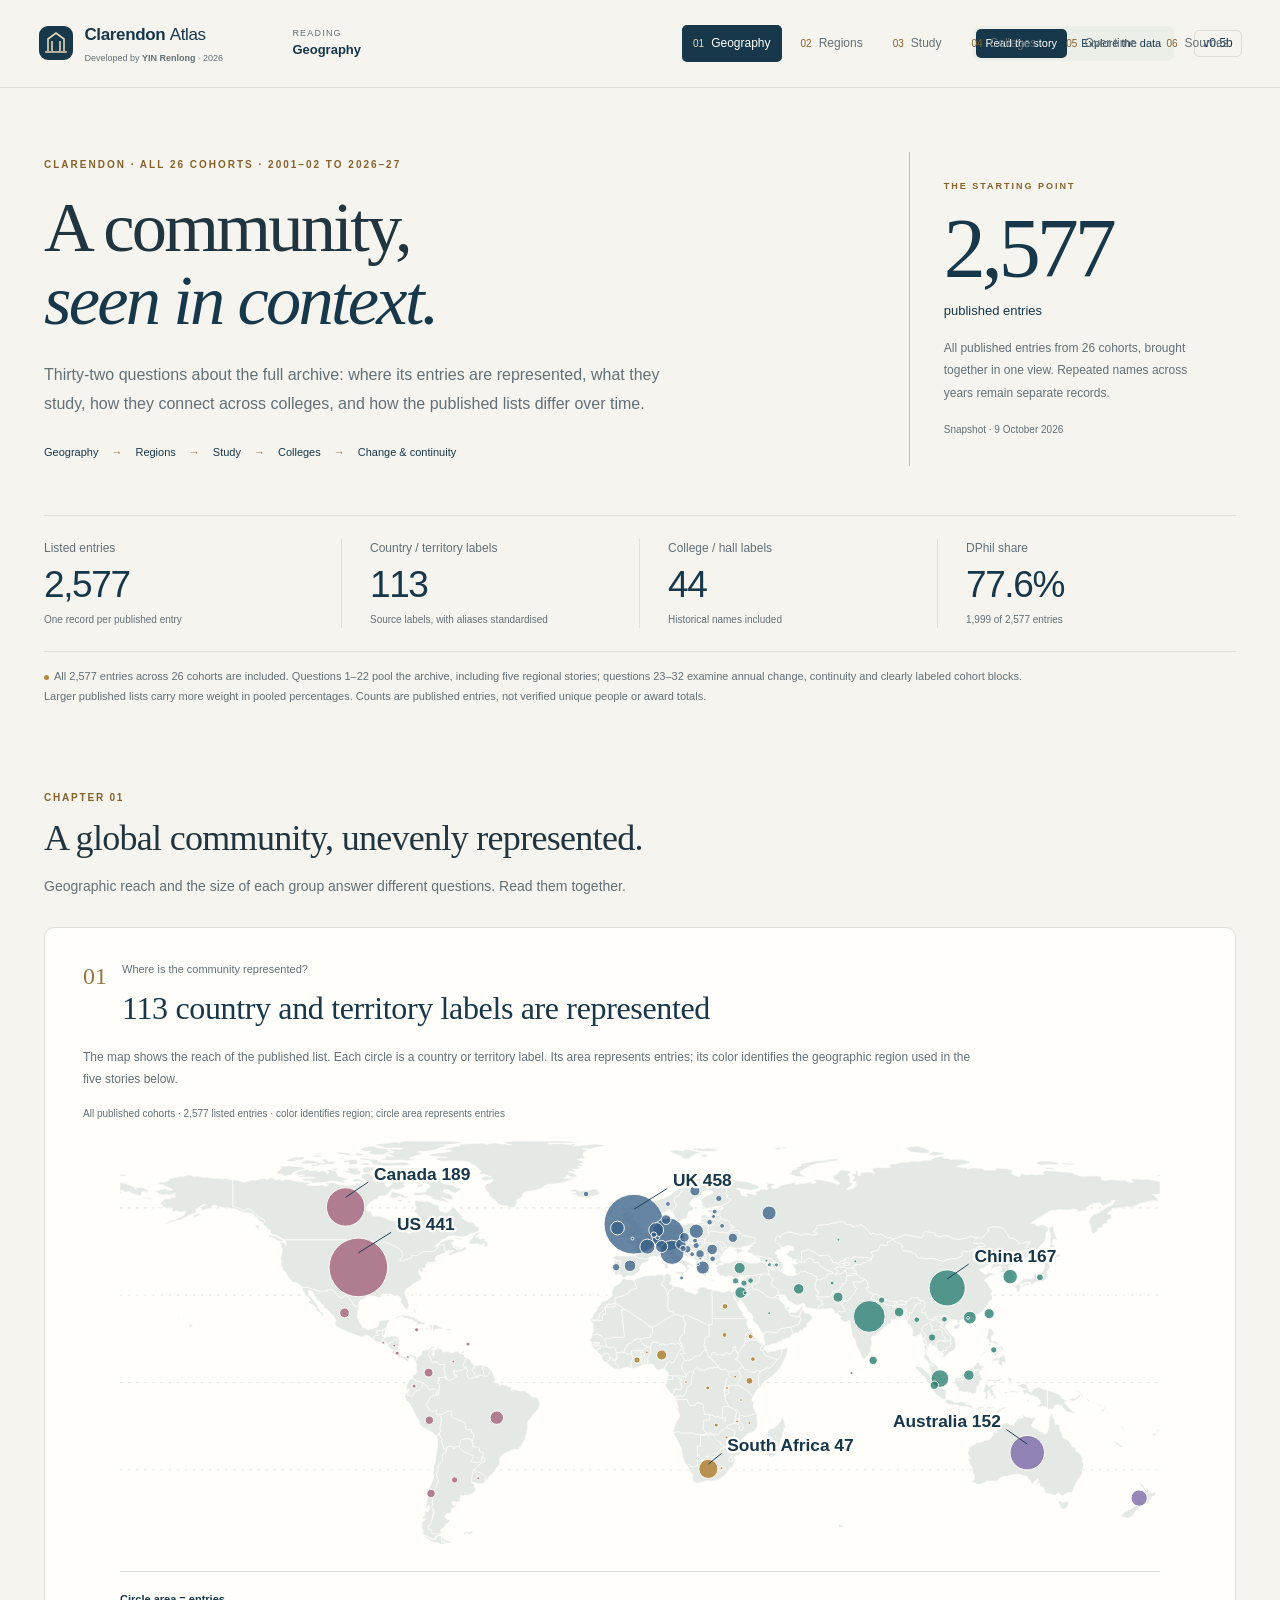
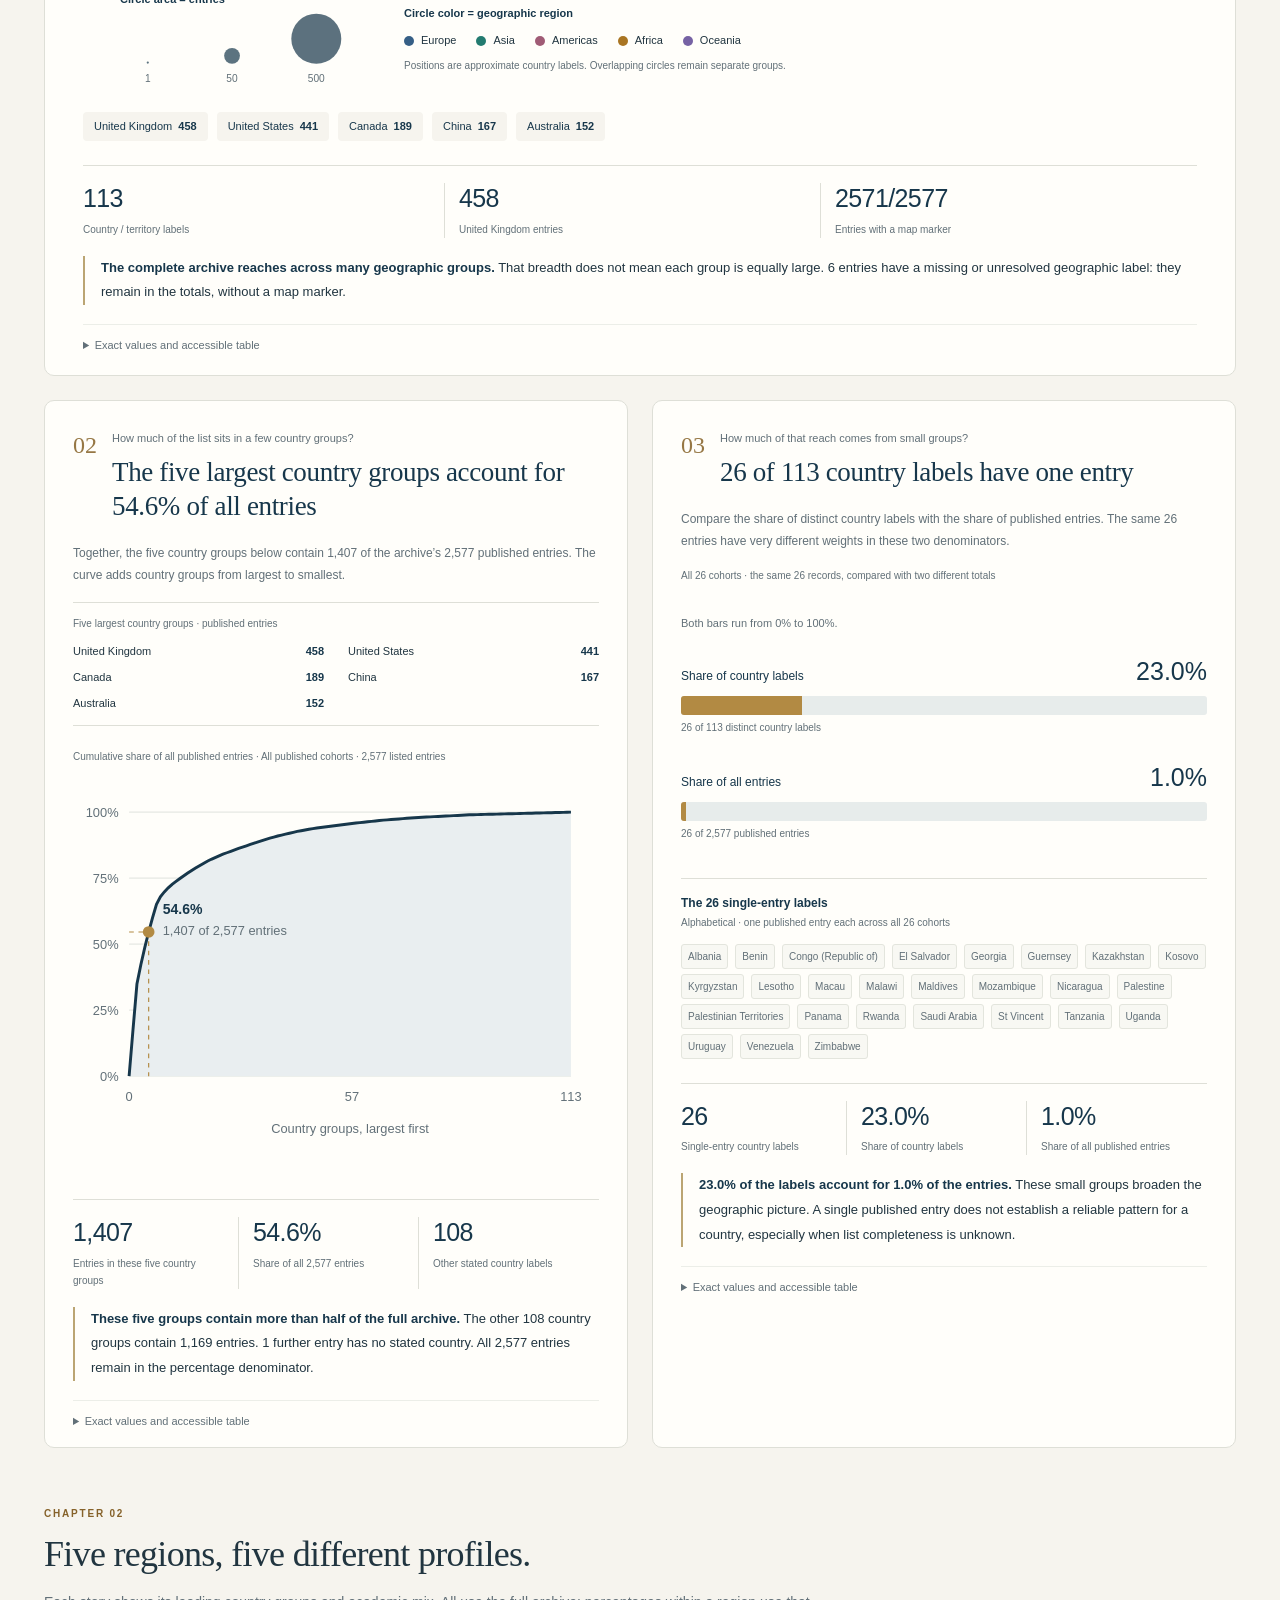
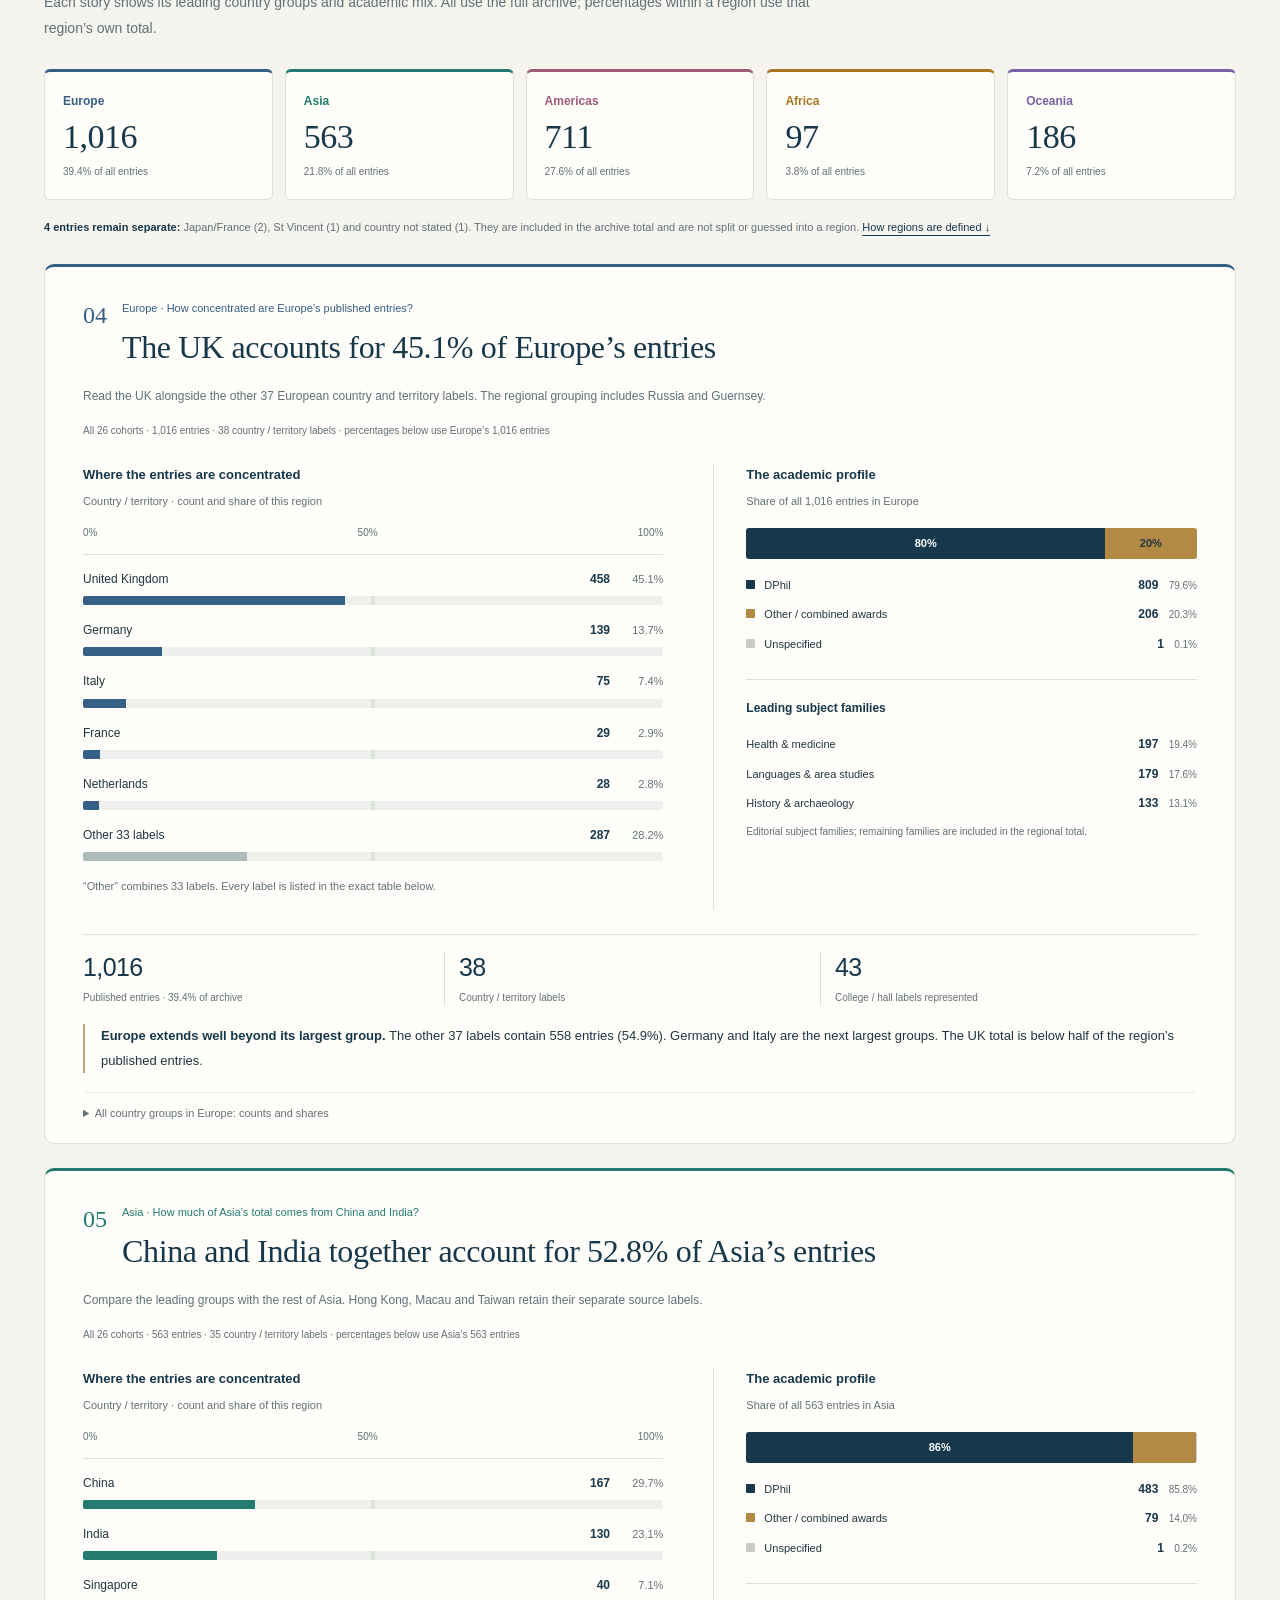
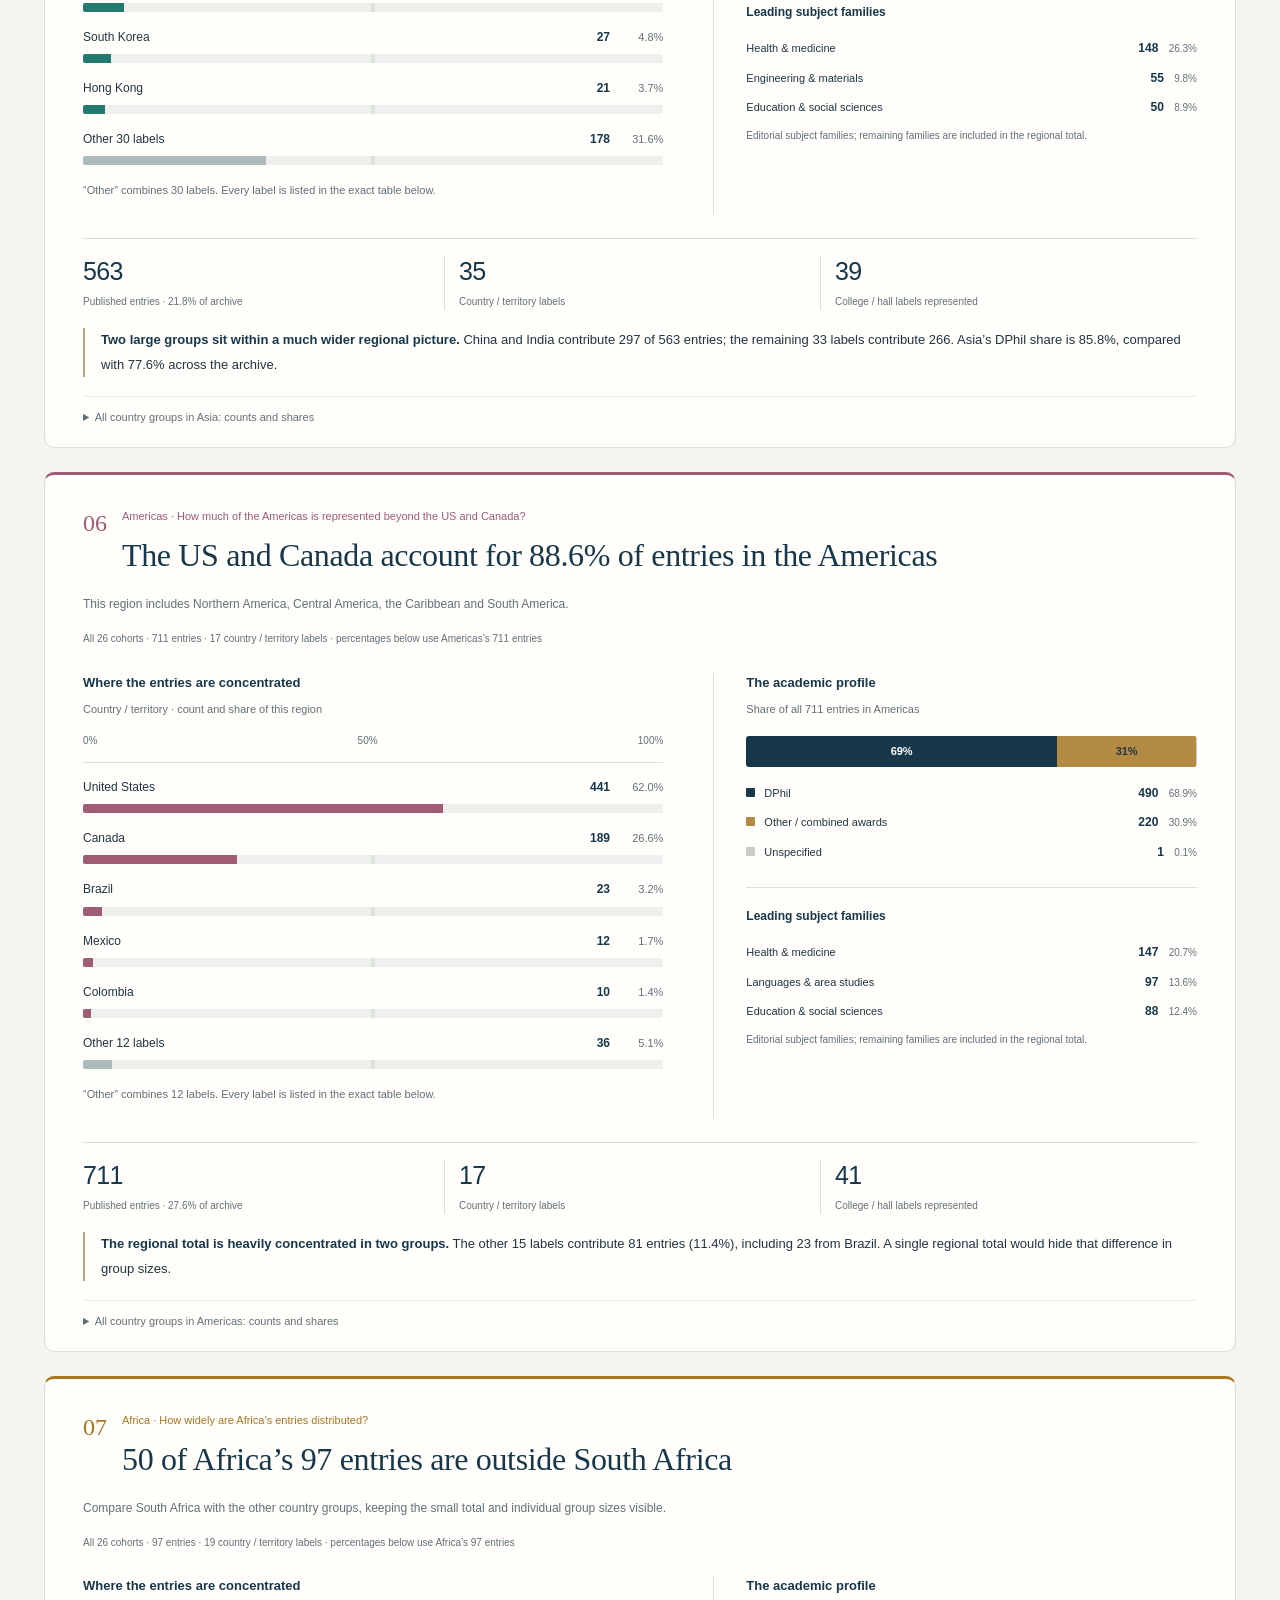
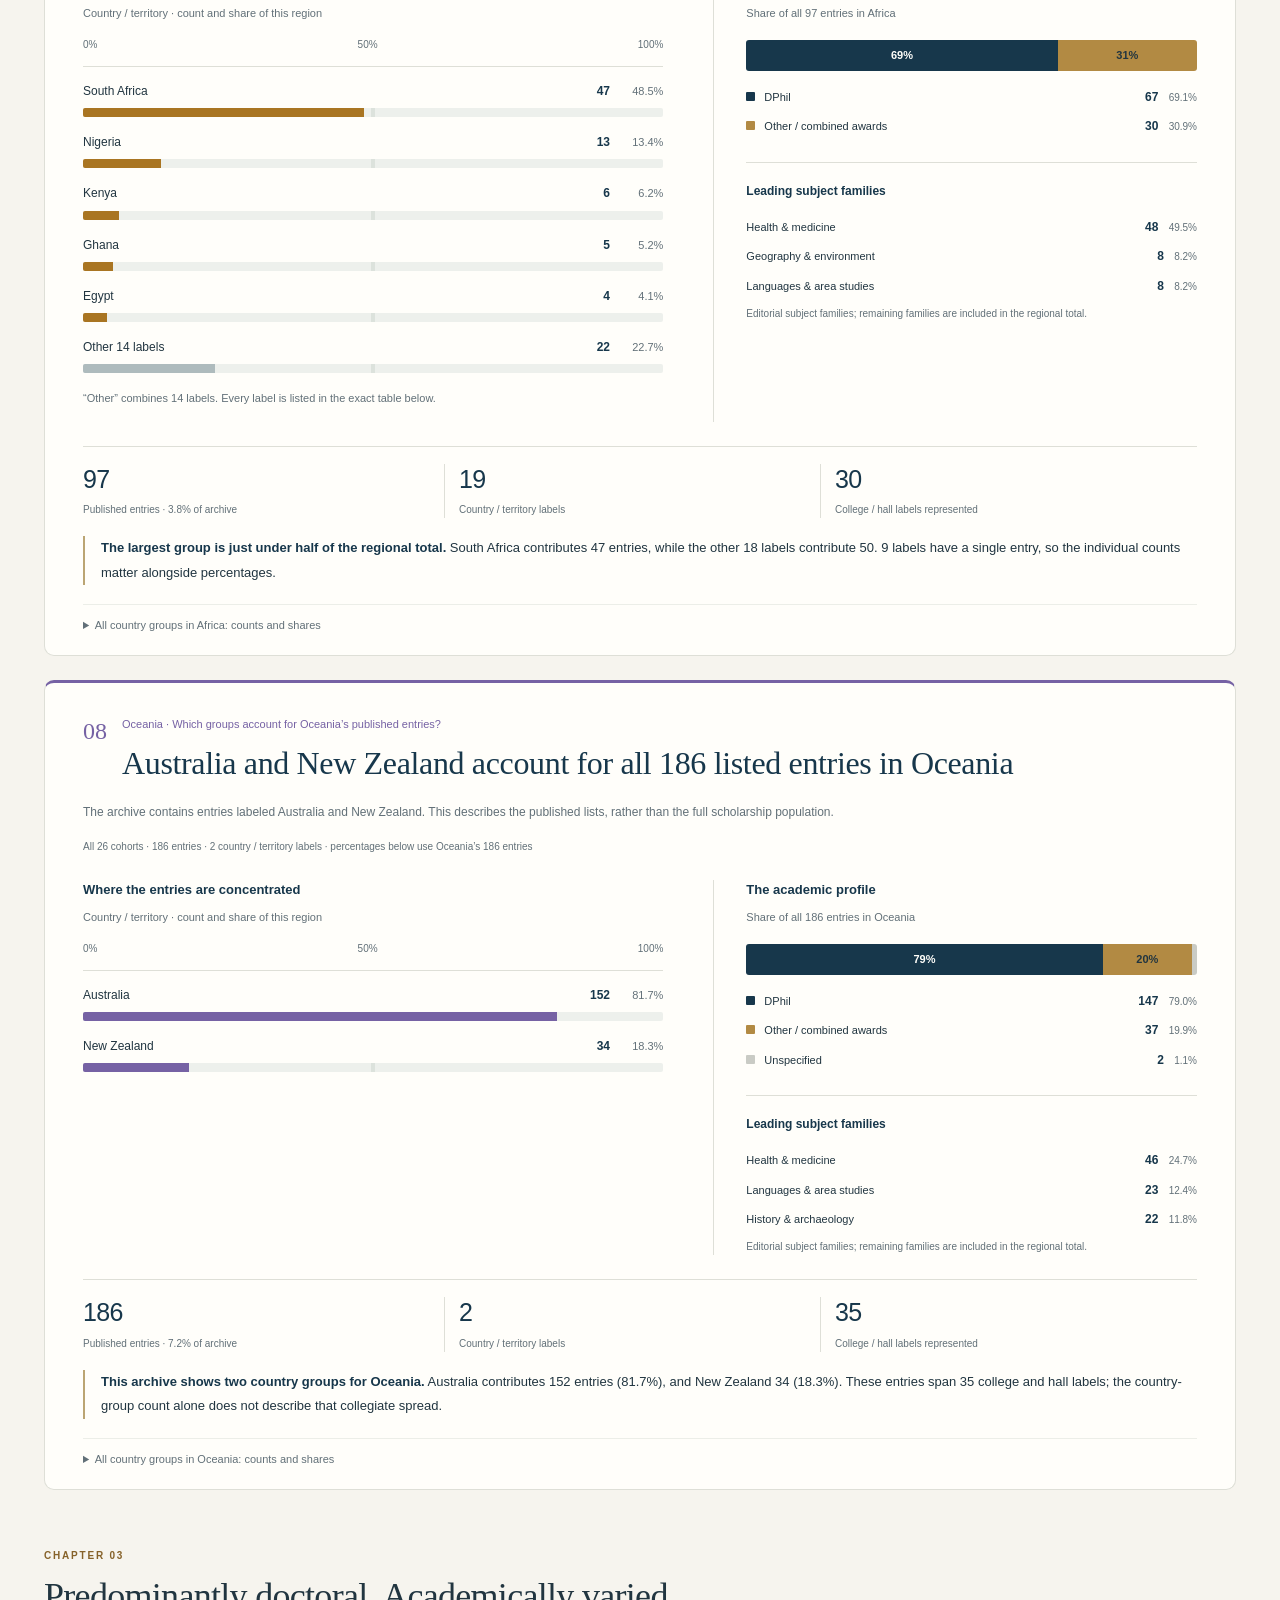
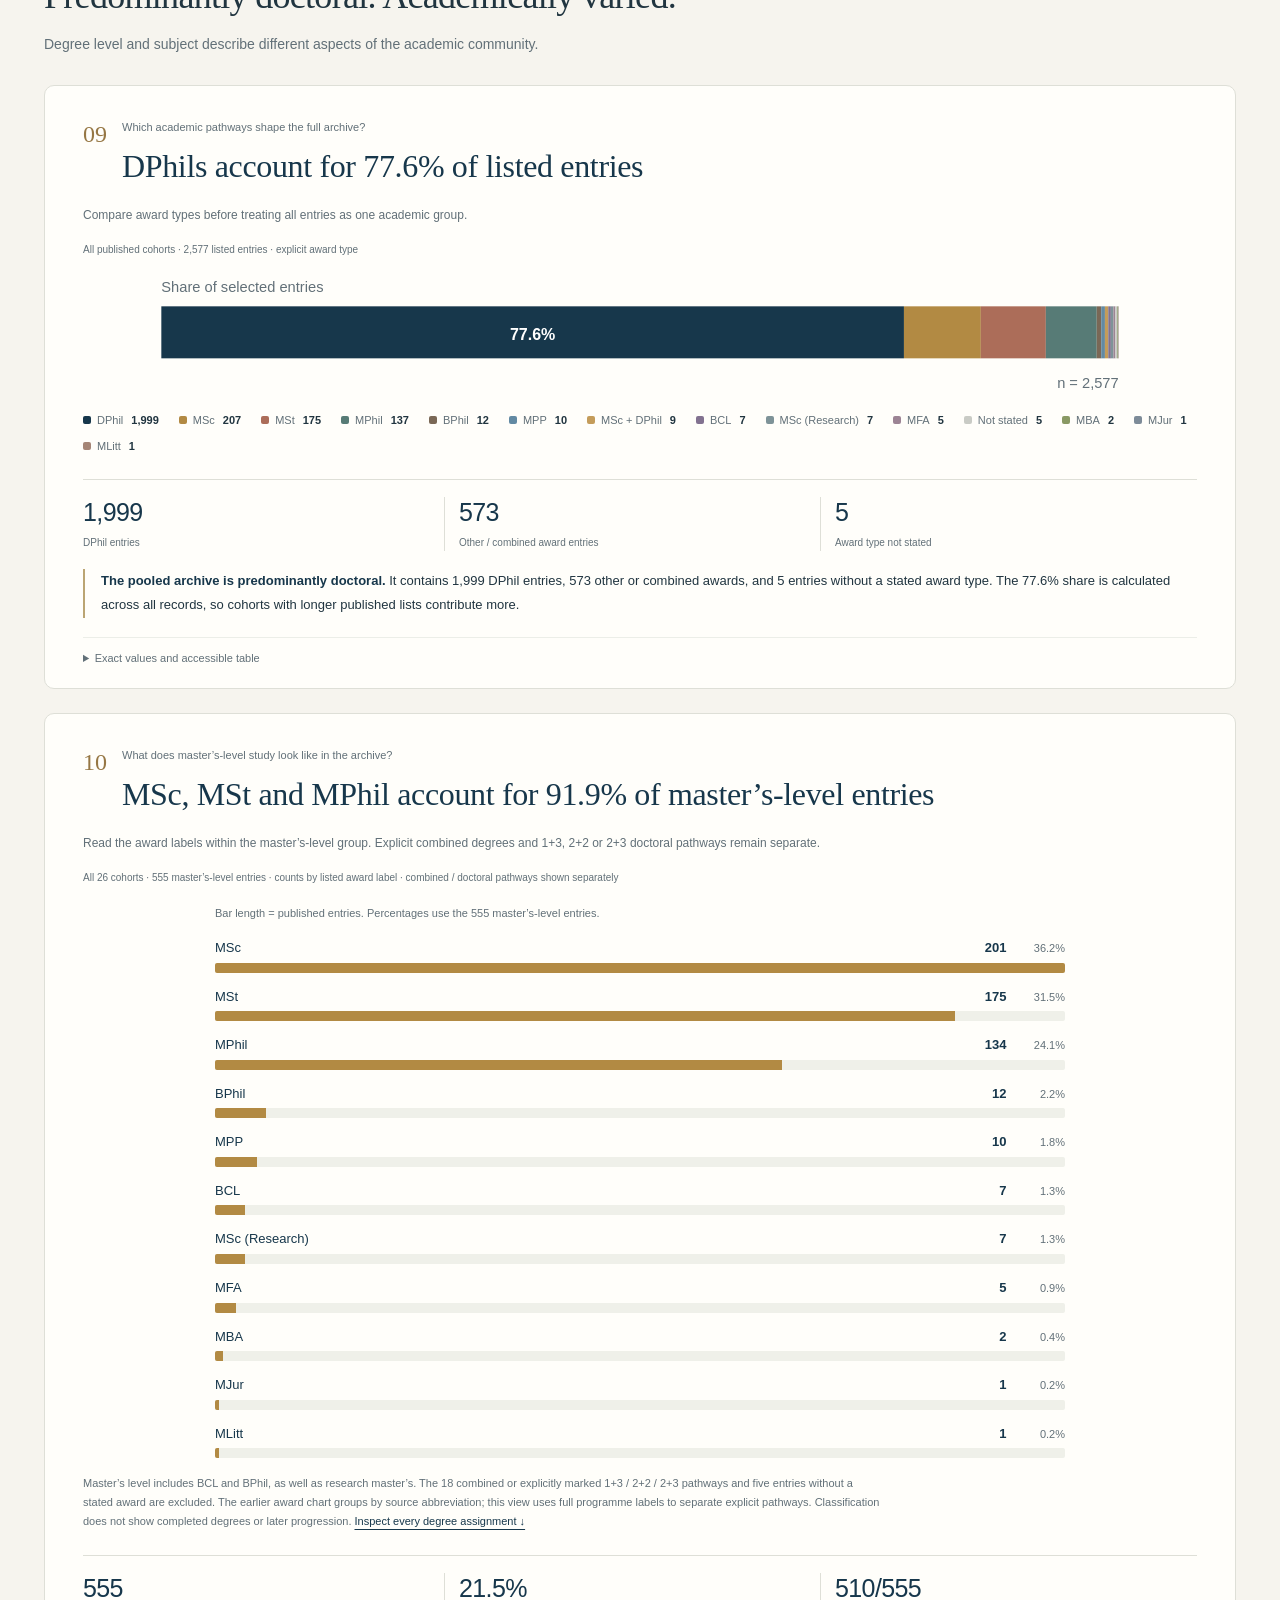
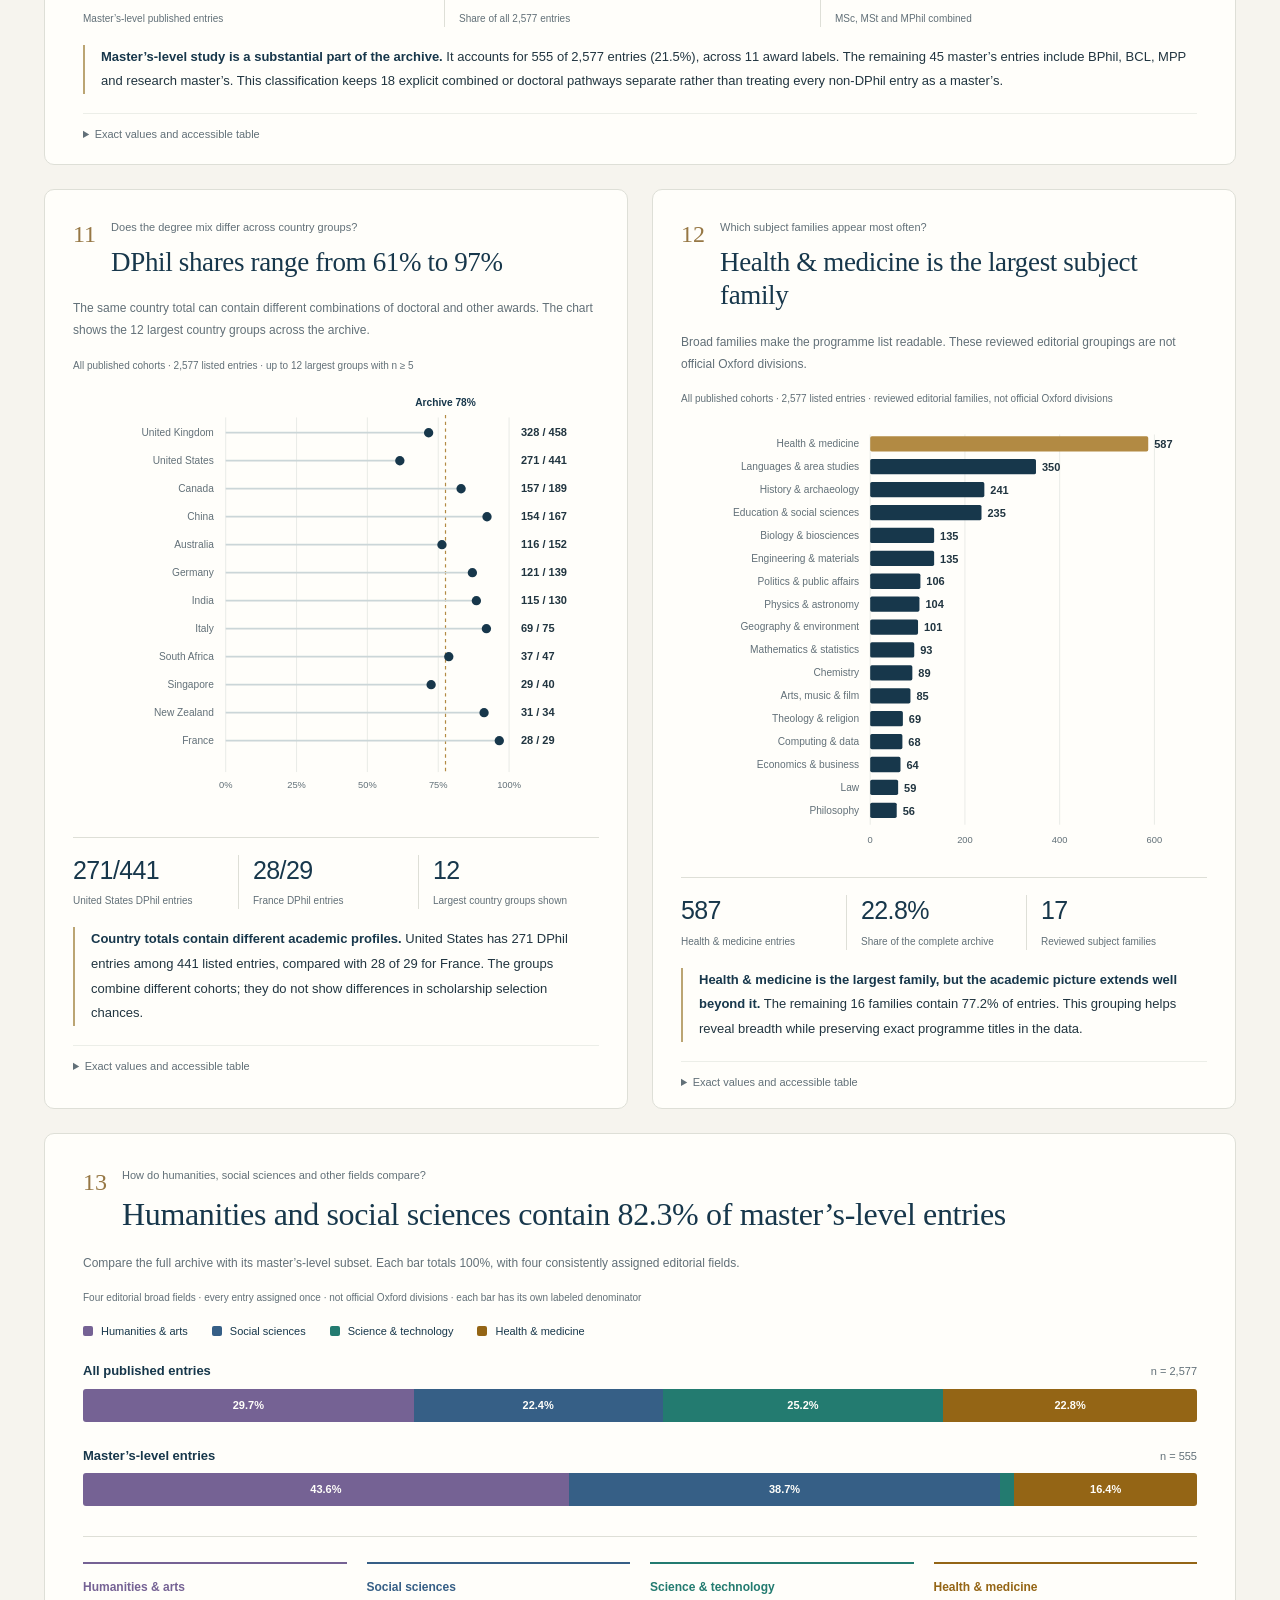
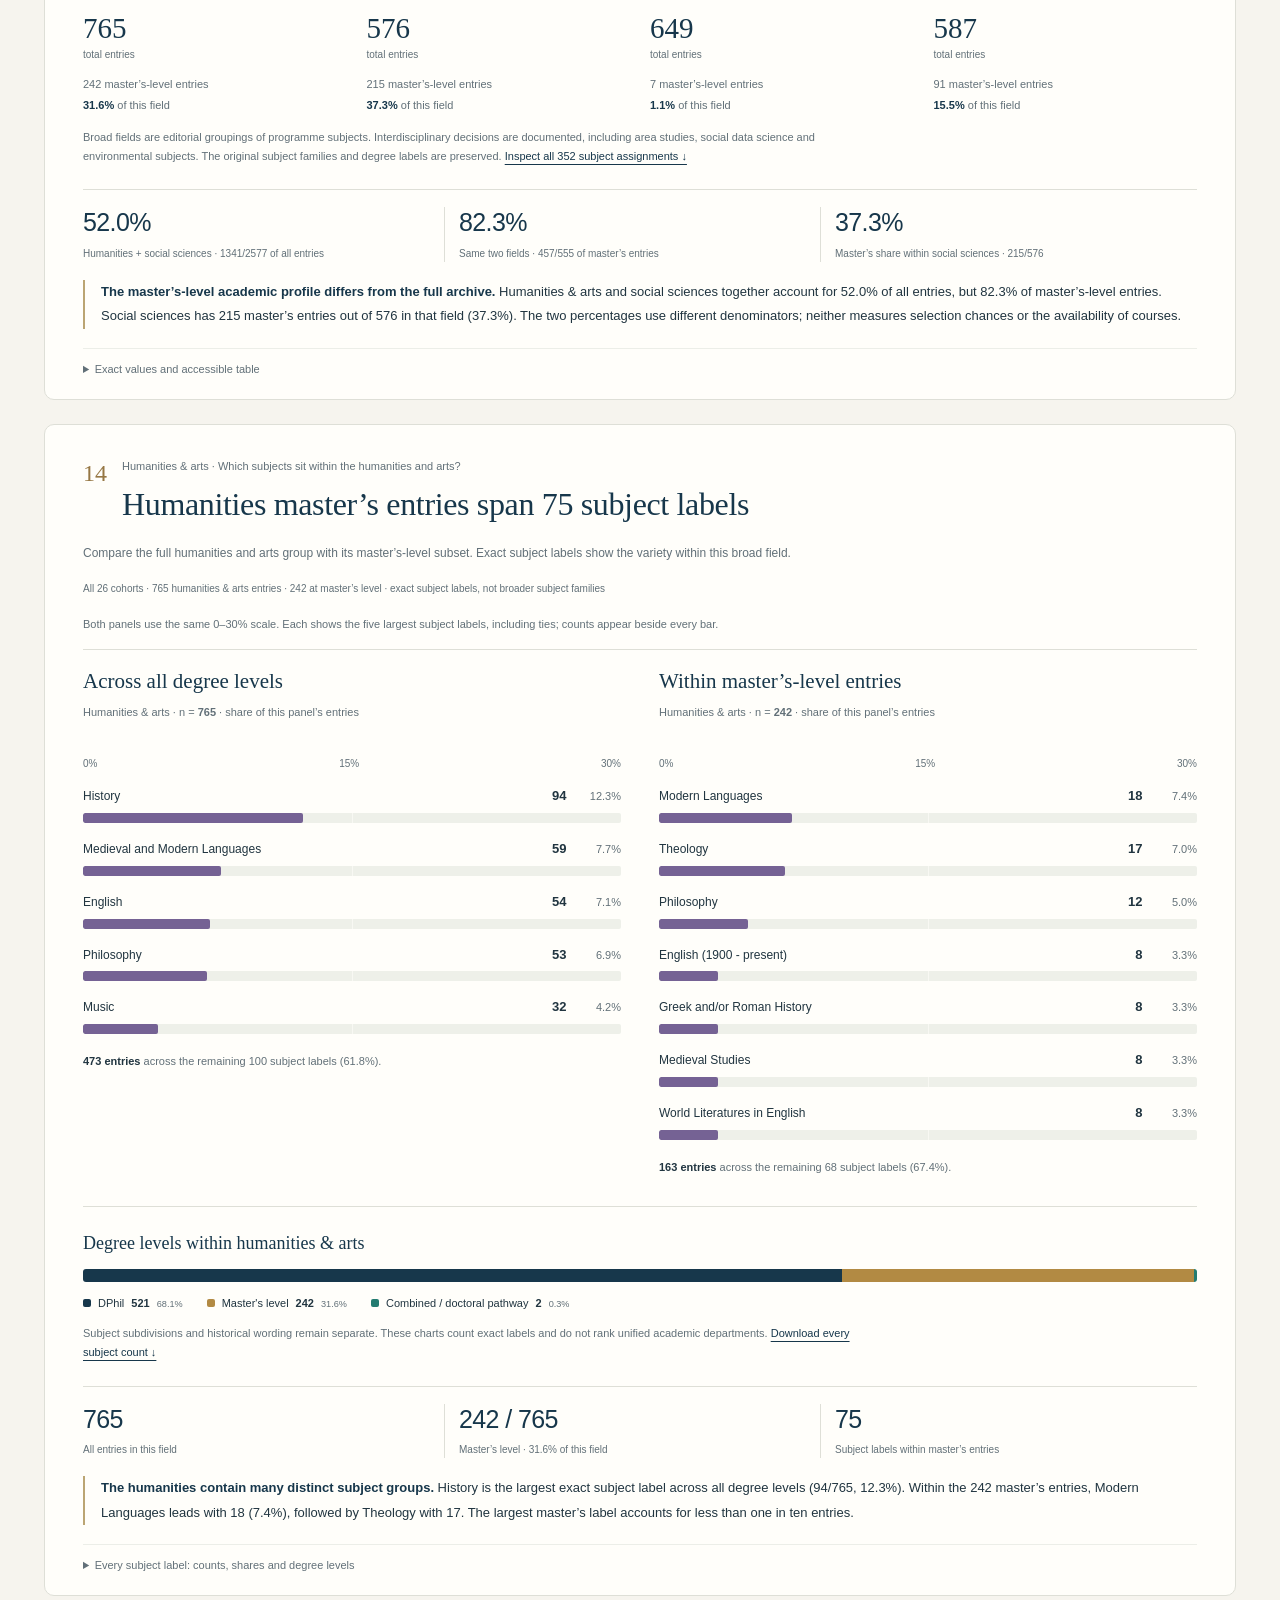
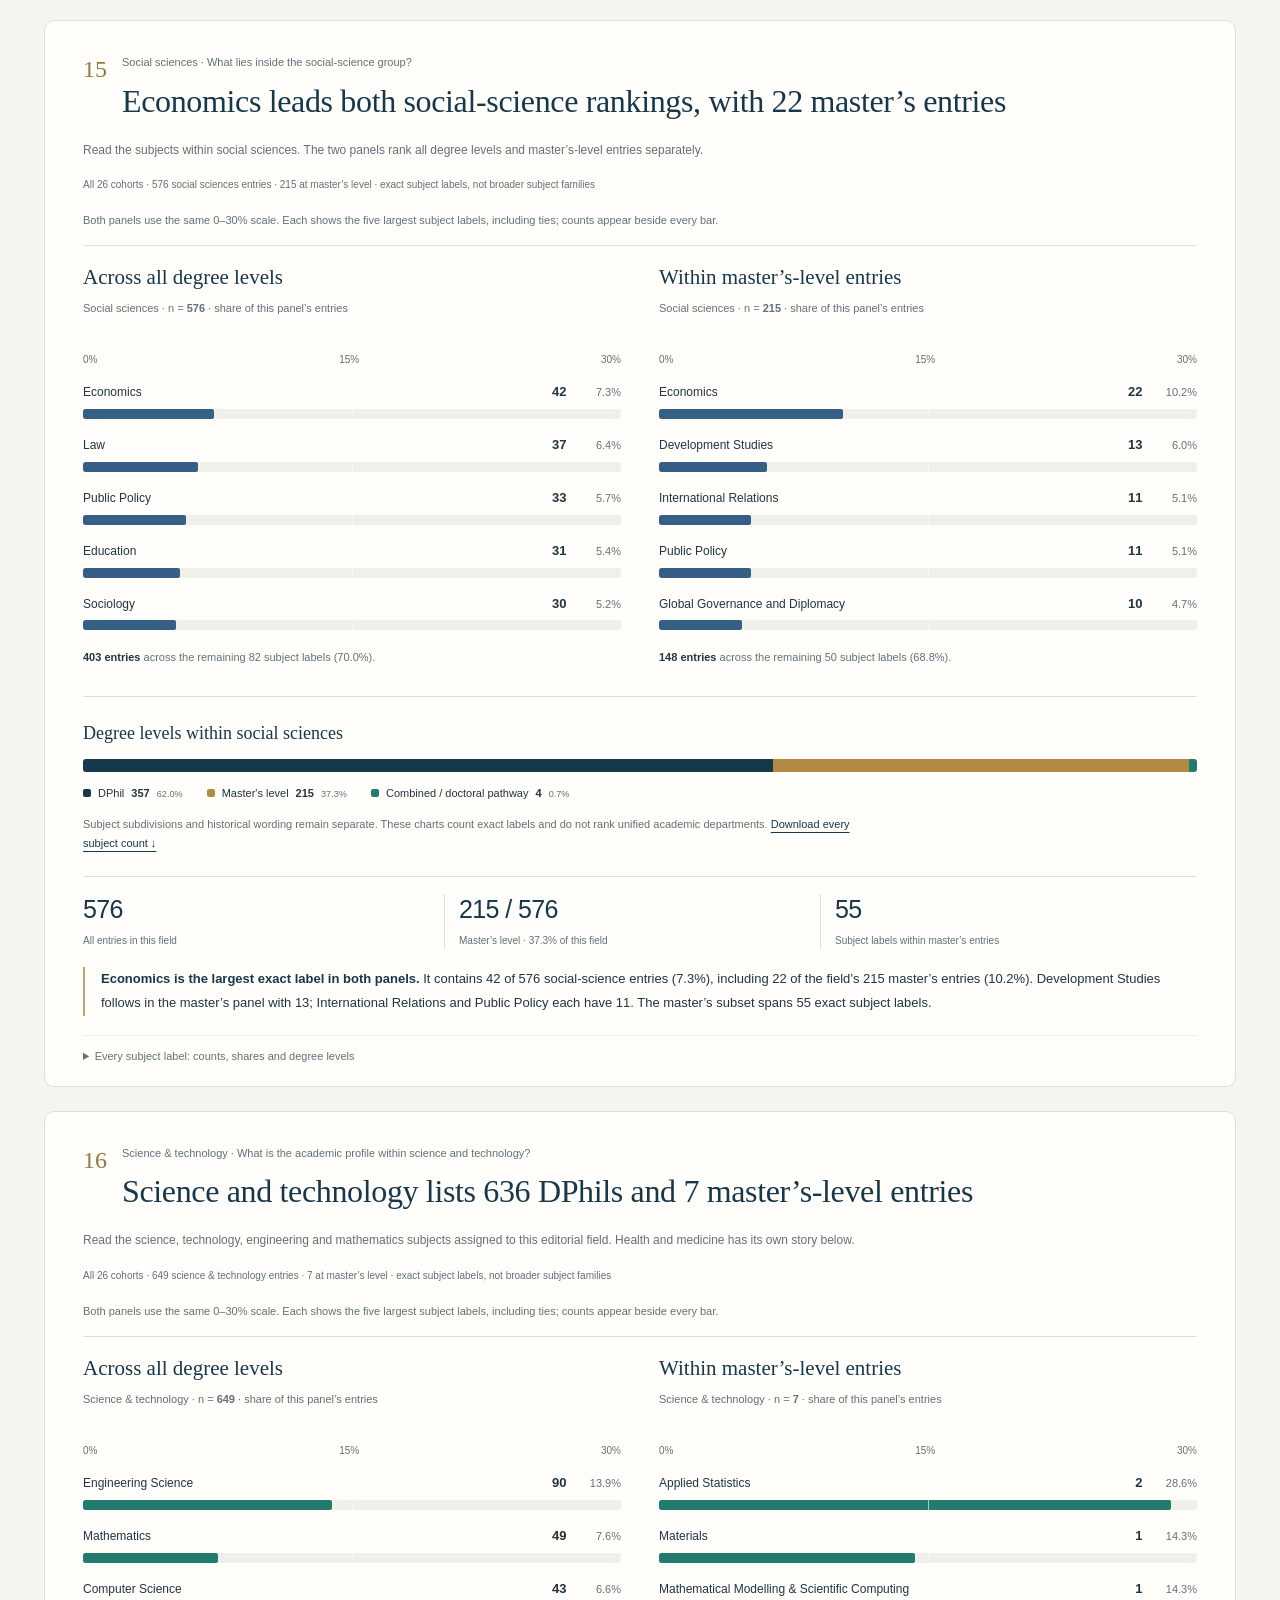
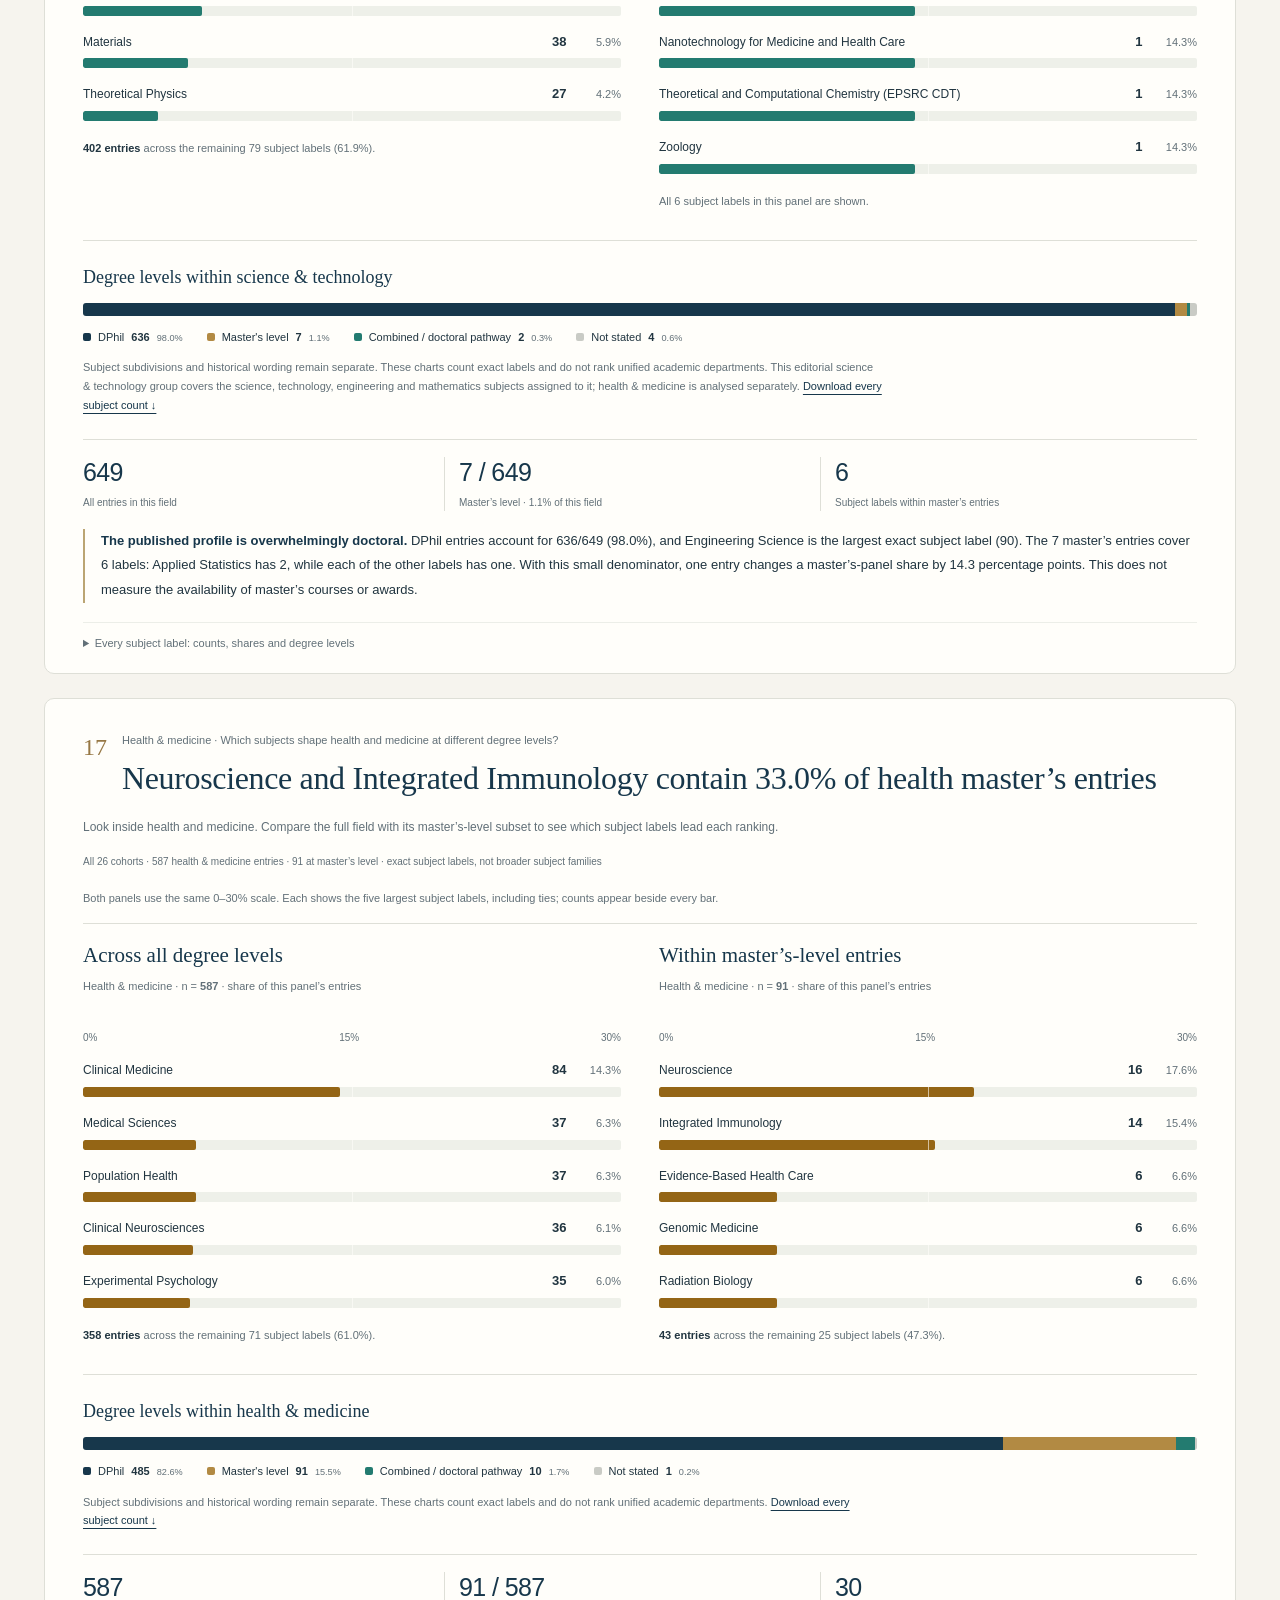
==== commit dac57072: "Build Clarendon Atlas v0.5b" ====
--- a/index.html
+++ b/index.html
@@ -15,7 +15,7 @@
 <header class="story-site-header" id="story-header">
   <div class="story-header-inner shell">
     <div class="wordmark"><a class="brand-home" href="index.html" aria-label="Clarendon Atlas home"><svg viewBox="0 0 36 36" width="36" height="36" aria-hidden="true"><rect x="1" y="1" width="34" height="34" rx="9" fill="#17374b"/><path d="M10 26V14l8-6 8 6v12M14 26V16m8 10V16M7 27h22" fill="none" stroke="#e6d8b7" stroke-width="1.6"/></svg></a><span class="brand-copy"><a class="brand-title" href="index.html">Clarendon <strong>Atlas</strong></a><small>Developed by <a class="author-link" href="https://www.yin.roma.it/">YIN Renlong</a> · 2026</small></span></div>
-    <div class="masthead-right"><nav class="mode-nav" aria-label="Display mode"><a href="index.html" aria-current="page">Read the story</a><a href="explore.html">Explore the data</a></nav><span class="version">v0.5a</span></div>
+    <div class="masthead-right"><nav class="mode-nav" aria-label="Display mode"><a href="index.html" aria-current="page">Read the story</a><a href="explore.html">Explore the data</a></nav><span class="version">v0.5b</span></div>
     <nav class="chapter-nav" id="story-navigation" aria-label="Story chapters" hidden><div class="chapter-location">Reading <strong id="reading-chapter">Geography</strong></div><div class="chapter-links"><a href="#reach" aria-current="location"><span>01</span>Geography</a><a href="#regions"><span>02</span>Regions</a><a href="#study"><span>03</span>Study</a><a href="#colleges"><span>04</span>Colleges</a><a href="#over-time"><span>05</span>Over time</a><a href="#sources"><span>06</span>Sources</a></div></nav>
   </div>
   <div class="chapter-progress" aria-hidden="true" hidden><span id="reading-progress"></span></div>
@@ -36,7 +36,8 @@
       <details class="chart-data"><summary>Exact values and accessible table</summary><div class="table-scroll" id="table-map"></div></details>
     </article><article class="story-question " id="question-concentration" aria-labelledby="concentration-title">
       <div class="question-heading"><span class="question-number">02</span><div><p class="story-prompt">How much of the list sits in a few country groups?</p><h3 id="concentration-title"></h3></div></div>
-      <p class="question-intro">Start with the largest country group, then add the next largest. The curve shows how quickly their share accumulates.</p>
+      <p class="question-intro" id="concentration-intro">The curve adds country groups from largest to smallest and shows their combined share of all published entries.</p>
+      <div class="concentration-members"><p>Five largest country groups · published entries</p><ul id="concentration-countries"></ul></div>
       <figure class="story-figure"><figcaption id="concentration-meta" class="chart-meta"></figcaption><div id="chart-concentration" class="chart"></div></figure>
       <dl class="story-facts" id="facts-concentration"></dl>
       <p class="takeaway" id="concentration-takeaway"></p>
@@ -267,6 +268,6 @@
     </div></div><p class="method-end">The site is static, has no analytics and sends no search or filter selections to a server.</p>
   </section>
 </div></main>
-<footer class="footer shell"><div><strong>Clarendon Atlas</strong><p>Developed by <a class="author-link" href="https://www.yin.roma.it/">YIN Renlong</a> · 2026 · v0.5a<br>An independent exploration. Not an official Oxford University or Clarendon Fund website.</p></div><div class="footer-links"><a href="assets/data/clarendon-scholars-clean.csv" download>Complete CSV ↓</a><a href="explore.html">Explore the data ↗</a><a href="#page-title">Back to top ↑</a></div></footer>
+<footer class="footer shell"><div><strong>Clarendon Atlas</strong><p>Developed by <a class="author-link" href="https://www.yin.roma.it/">YIN Renlong</a> · 2026 · v0.5b<br>An independent exploration. Not an official Oxford University or Clarendon Fund website.</p></div><div class="footer-links"><a href="assets/data/clarendon-scholars-clean.csv" download>Complete CSV ↓</a><a href="explore.html">Explore the data ↗</a><a href="#page-title">Back to top ↑</a></div></footer>
 <div id="tooltip" class="tooltip" role="tooltip" hidden></div>
 </body></html>
--- a/assets/css/story.css
+++ b/assets/css/story.css
@@ -299,3 +299,13 @@
   .field-subject-panel, .field-degree-profile { break-inside: avoid; }
   .field-subject-grid { gap: 24px; }
 }
+
+/* Name the groups behind the cumulative-share headline. */
+.concentration-members { margin: 16px 0 22px; padding: 13px 0; border-top: 1px solid var(--line); border-bottom: 1px solid var(--line); }
+.concentration-members > p { margin: 0 0 10px; font-size: 10px; color: var(--muted); line-height: 1.6; }
+.concentration-members ul { display: grid; grid-template-columns: repeat(2, minmax(0, 1fr)); gap: 7px 24px; list-style: none; margin: 0; padding: 0; }
+.concentration-members li { display: flex; justify-content: space-between; align-items: baseline; gap: 10px; font-size: 11px; line-height: 1.7; }
+.concentration-members strong { font-weight: 600; font-variant-numeric: tabular-nums; color: var(--blue); }
+@media screen and (max-width: 400px) {
+  .concentration-members ul { grid-template-columns: minmax(0, 1fr); gap: 5px; }
+}
--- a/assets/css/story-navigation.css
+++ b/assets/css/story-navigation.css
@@ -1,69 +1,94 @@
-/* One masthead becomes the full-width chapter bar after leaving the opening. */
-.story-header-slot { --opening-header-height: 100px; height: var(--opening-header-height); }
-.story-site-header { position: relative; z-index: 30; background: var(--paper); }
-.story-header-inner {
-  height: var(--opening-header-height);
-  display: flex; align-items: center; justify-content: space-between; gap: 24px;
-  border-bottom: 1px solid var(--line);
+/* A steady masthead: only its controls fade; the logo and geometry stay put. */
+.story-header-slot {
+  --story-header-height: 88px;
+  position: sticky; top: 0; z-index: 30; height: var(--story-header-height);
 }
-.story-site-header .wordmark { flex: none; }
-.story-site-header .wordmark svg { display: block; flex: none; }
-.story-site-header .brand-copy small { white-space: nowrap; }
-.story-site-header.is-docked {
-  position: fixed; inset: 0 0 auto; width: 100%;
-  background: #f6f4eefc; border-bottom: 1px solid var(--line);
-  box-shadow: 0 4px 15px #17374b0b;
+.story-site-header {
+  position: relative; height: var(--story-header-height); width: 100%;
+  background: var(--paper); border-bottom: 1px solid var(--line);
 }
-.story-site-header.is-docked .story-header-inner {
-  position: relative; display: grid; grid-template-columns: 230px minmax(0, 1fr);
-  gap: 24px; height: auto; min-height: 76px; max-width: none;
-  padding: 14px clamp(18px, 3vw, 48px); border: 0;
+.story-site-header .story-header-inner {
+  position: relative; height: 100%; width: 100%; max-width: none;
+  display: grid; grid-template-columns: 230px minmax(0, 1fr);
+  grid-template-areas: "brand controls"; align-items: center; gap: 24px;
+  padding: 12px clamp(18px, 3vw, 48px); border: 0;
 }
-.story-site-header.is-docked .wordmark { font-size: 17px; gap: 10px; }
-.story-site-header.is-docked .wordmark svg { width: 36px; height: 36px; }
-.story-site-header.is-docked .brand-copy small { font-size: 9px; line-height: 1.7; }
+.story-site-header .wordmark { grid-area: brand; font-size: 17px; gap: 10px; margin: 0; }
+.story-site-header .wordmark svg { display: block; width: 36px; height: 36px; flex: none; }
+.story-site-header .brand-copy small { font-size: 9px; line-height: 1.7; white-space: nowrap; }
+.story-site-header .masthead-right {
+  grid-area: controls; justify-self: end; width: auto; margin: 0;
+  opacity: 1; visibility: visible;
+}
 #story-navigation {
-  position: static; display: grid; grid-template-columns: 90px minmax(0, 1fr);
-  align-items: center; gap: 24px; width: auto; padding: 0;
-  border: 0; box-shadow: none; background: none; backdrop-filter: none;
+  grid-area: controls; position: static; display: grid;
+  grid-template-columns: 90px minmax(0, 1fr); align-items: center; gap: 24px;
+  width: 100%; padding: 0; border: 0; box-shadow: none; background: none; backdrop-filter: none;
 }
 #story-navigation .chapter-location { display: flex; flex-direction: column; align-items: start; gap: 0; }
 #story-navigation .chapter-links { min-width: 0; justify-content: flex-end; gap: 8px; padding: 4px 2px; }
 #story-navigation .chapter-links a { padding: 9px 11px; font-size: 12px; }
 .story-site-header .chapter-progress { bottom: -1px; margin: 0; height: 2px; }
 .story-site-header .chapter-progress span { margin: 0; }
-.story-page { --chapter-nav-height: 76px; }
+#story-header.is-enhanced #story-navigation,
+#story-header.is-enhanced .chapter-progress {
+  opacity: 0; visibility: hidden; pointer-events: none;
+}
+#story-header.is-enhanced.is-compact #story-navigation,
+#story-header.is-enhanced.is-compact .chapter-progress {
+  opacity: 1; visibility: visible; pointer-events: auto;
+}
+#story-header.is-enhanced.is-compact .masthead-right {
+  opacity: 0; visibility: hidden; pointer-events: none;
+}
+.story-site-header.is-compact { box-shadow: 0 4px 15px #17374b0b; }
+.story-page { --chapter-nav-height: 88px; }
+@media screen and (prefers-reduced-motion: no-preference) {
+  /* Let the outgoing controls fade first, so labels do not dissolve over each other. */
+  #story-header.is-enhanced #story-navigation,
+  #story-header.is-enhanced .masthead-right {
+    transition: opacity 110ms ease, visibility 0s linear 110ms;
+  }
+  #story-header.is-enhanced.is-compact #story-navigation,
+  #story-header.is-enhanced:not(.is-compact) .masthead-right {
+    transition: opacity 180ms ease 90ms, visibility 0s linear 90ms;
+  }
+  .story-site-header { transition: box-shadow 220ms ease; }
+  .story-site-header .chapter-progress { transition: opacity 180ms ease; }
+}
 @media screen and (max-width: 1100px) {
-  .story-site-header.is-docked .story-header-inner { grid-template-columns: 220px minmax(0, 1fr); gap: 17px; }
+  .story-site-header .story-header-inner { grid-template-columns: 220px minmax(0, 1fr); gap: 17px; }
   #story-navigation { grid-template-columns: minmax(0, 1fr); gap: 0; }
   #story-navigation .chapter-location { display: none; }
   #story-navigation .chapter-links { justify-content: flex-start; gap: 4px; }
   #story-navigation .chapter-links a { padding: 8px; }
 }
 @media screen and (max-width: 760px) {
+  .story-header-slot { --story-header-height: 112px; }
   .story-page { --chapter-nav-height: 112px; }
-  .story-site-header.is-docked .story-header-inner { display: block; padding: 10px 18px 8px; }
-  .story-site-header.is-docked .wordmark { font-size: 16px; gap: 9px; margin-bottom: 8px; width: fit-content; }
-  .story-site-header.is-docked .wordmark svg { width: 32px; height: 32px; }
+  .story-site-header .story-header-inner {
+    grid-template-columns: minmax(0, 1fr); grid-template-rows: 38px 36px;
+    grid-template-areas: "brand" "controls"; align-content: center; gap: 8px;
+    padding: 10px 18px;
+  }
+  .story-site-header .wordmark { font-size: 16px; gap: 9px; width: fit-content; }
+  .story-site-header .wordmark svg { width: 32px; height: 32px; }
+  .story-site-header .masthead-right { width: 100%; justify-content: space-between; }
   #story-navigation { display: block; }
   #story-navigation .chapter-location {
-    position: absolute; right: 18px; top: 12px; display: flex;
+    position: absolute; right: 18px; top: 17px; display: flex;
     align-items: flex-end; gap: 2px; font-size: 8px;
   }
   #story-navigation .chapter-location strong { font-size: 10px; }
   #story-navigation .chapter-links { gap: 5px; padding: 3px 0 1px; }
   #story-navigation .chapter-links a { font-size: 11px; padding: 7px 9px; }
 }
-@media screen and (max-width: 600px) {
-  .story-header-slot { --opening-header-height: 132px; }
-  .story-header-inner { flex-wrap: wrap; align-content: center; gap: 14px; padding-top: 12px; padding-bottom: 12px; }
-  .story-header-inner .masthead-right { width: 100%; justify-content: space-between; }
+@media (prefers-reduced-motion: reduce) {
+  #story-header, #story-header * { transition: none !important; }
 }
 @media print {
-  .story-header-slot { height: auto; }
-  .story-site-header, .story-site-header.is-docked { position: static; box-shadow: none; background: white; border: 0; }
-  .story-site-header .story-header-inner, .story-site-header.is-docked .story-header-inner {
-    display: flex; height: 70px; min-height: 0; max-width: none; padding: 0;
-  }
-  #story-navigation, .story-site-header .chapter-progress { display: none !important; }
+  .story-header-slot { position: static; height: auto; }
+  .story-site-header { position: static; height: 70px; box-shadow: none; background: white; border: 0; }
+  .story-site-header .story-header-inner { display: flex; height: 70px; min-height: 0; max-width: none; padding: 0; }
+  #story-navigation, .story-site-header .chapter-progress, .story-site-header .masthead-right { display: none !important; }
 }
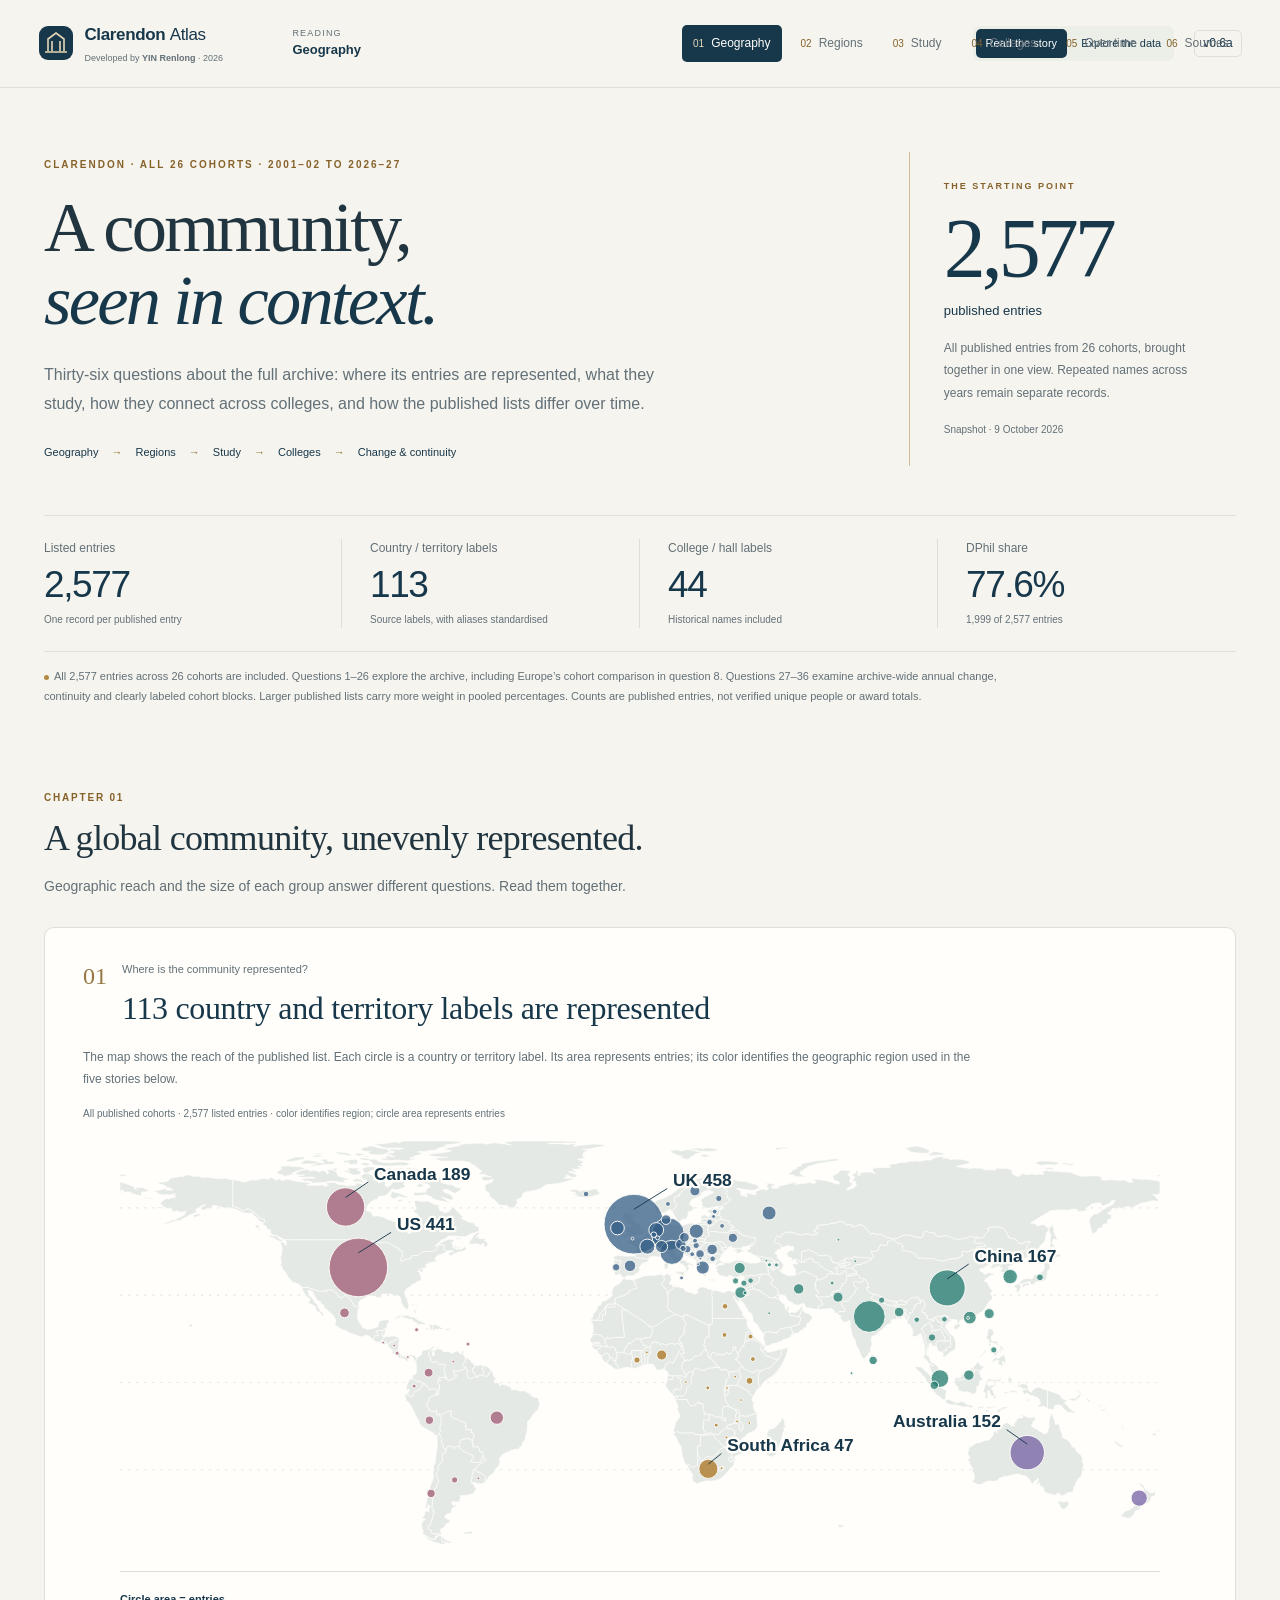
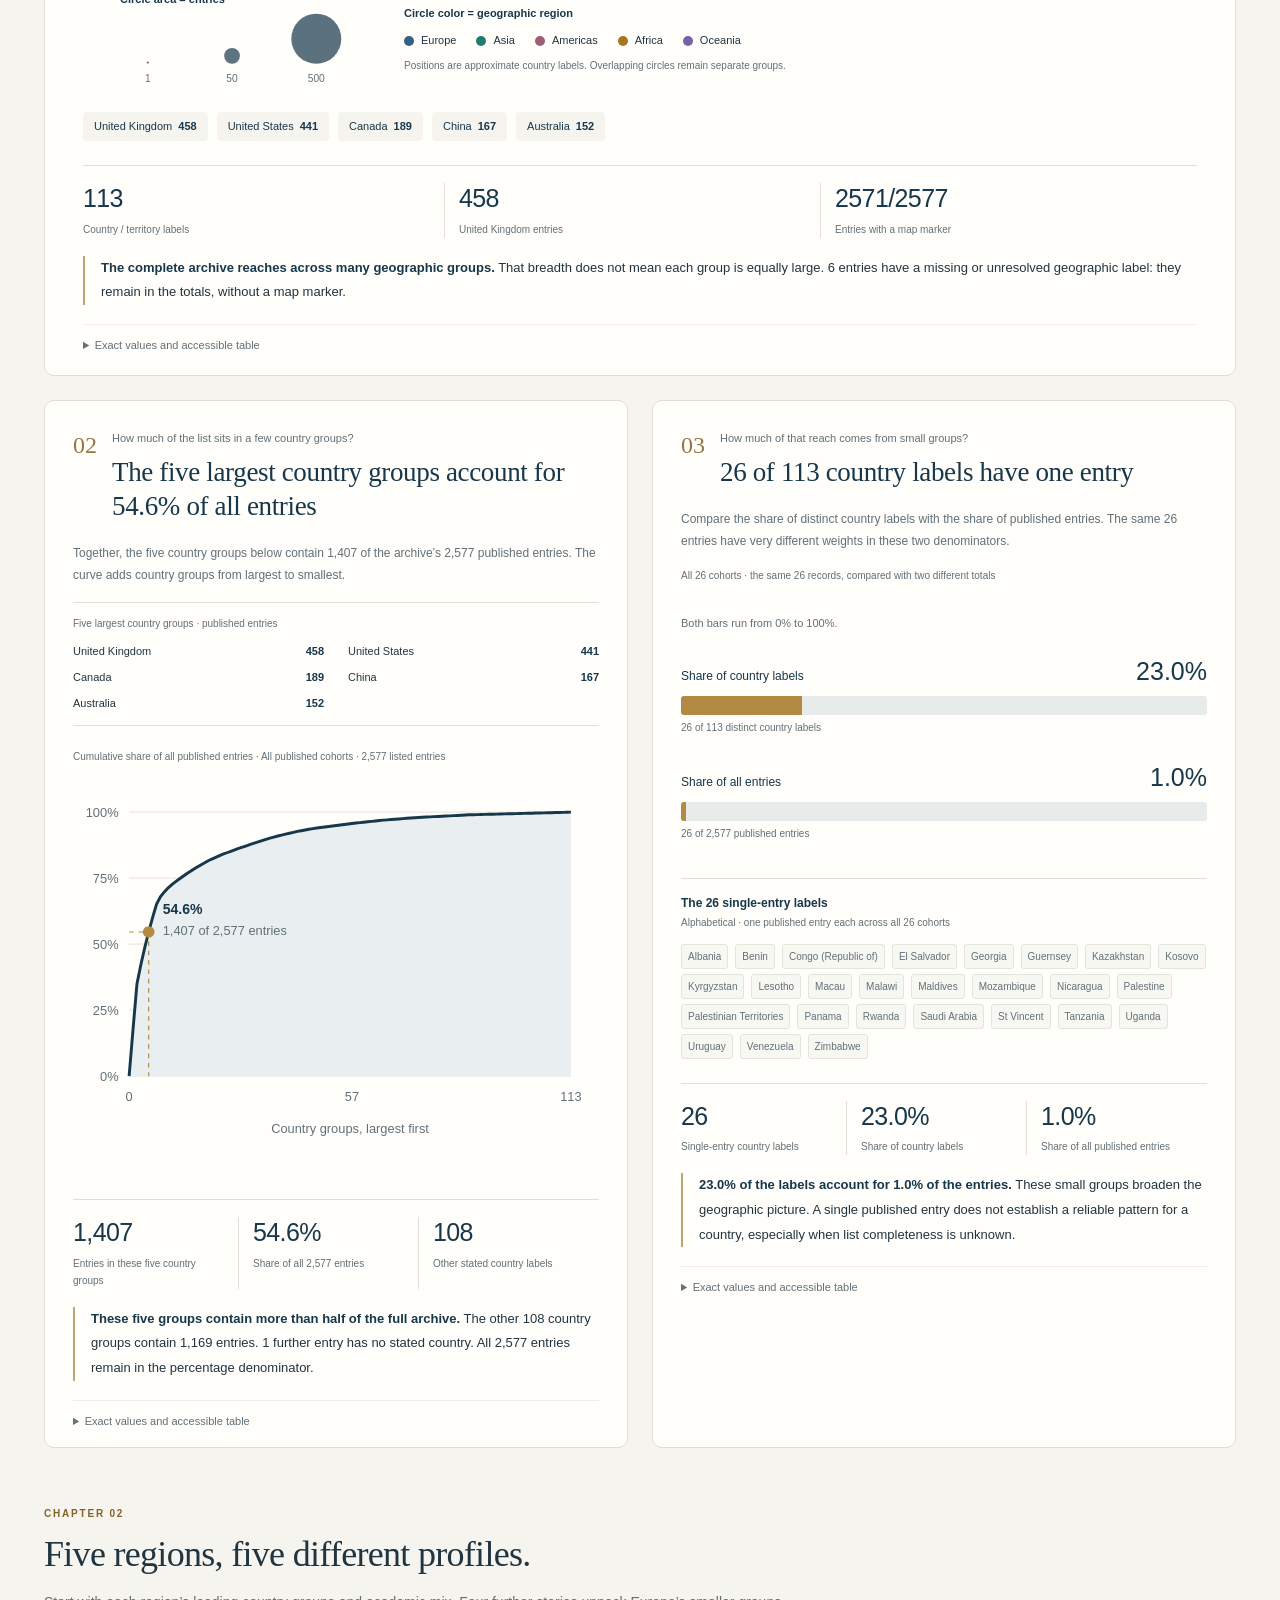
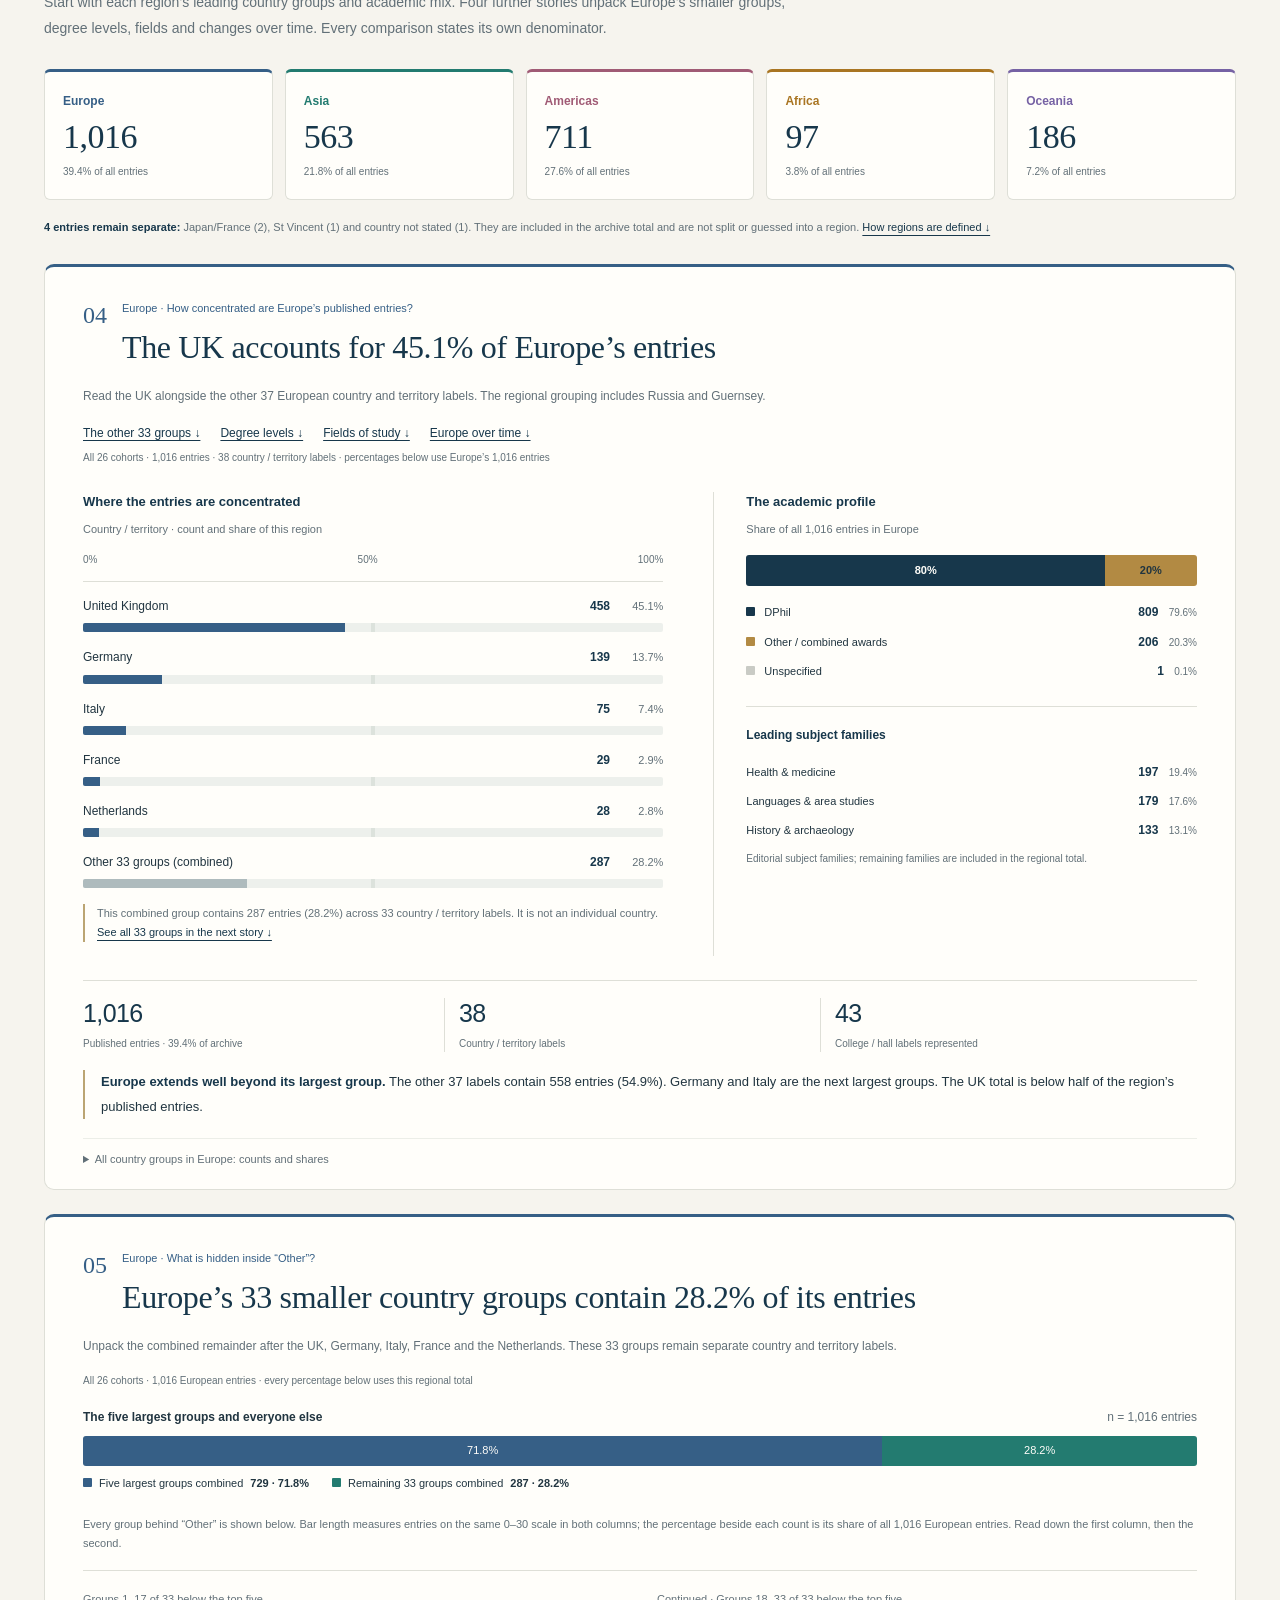
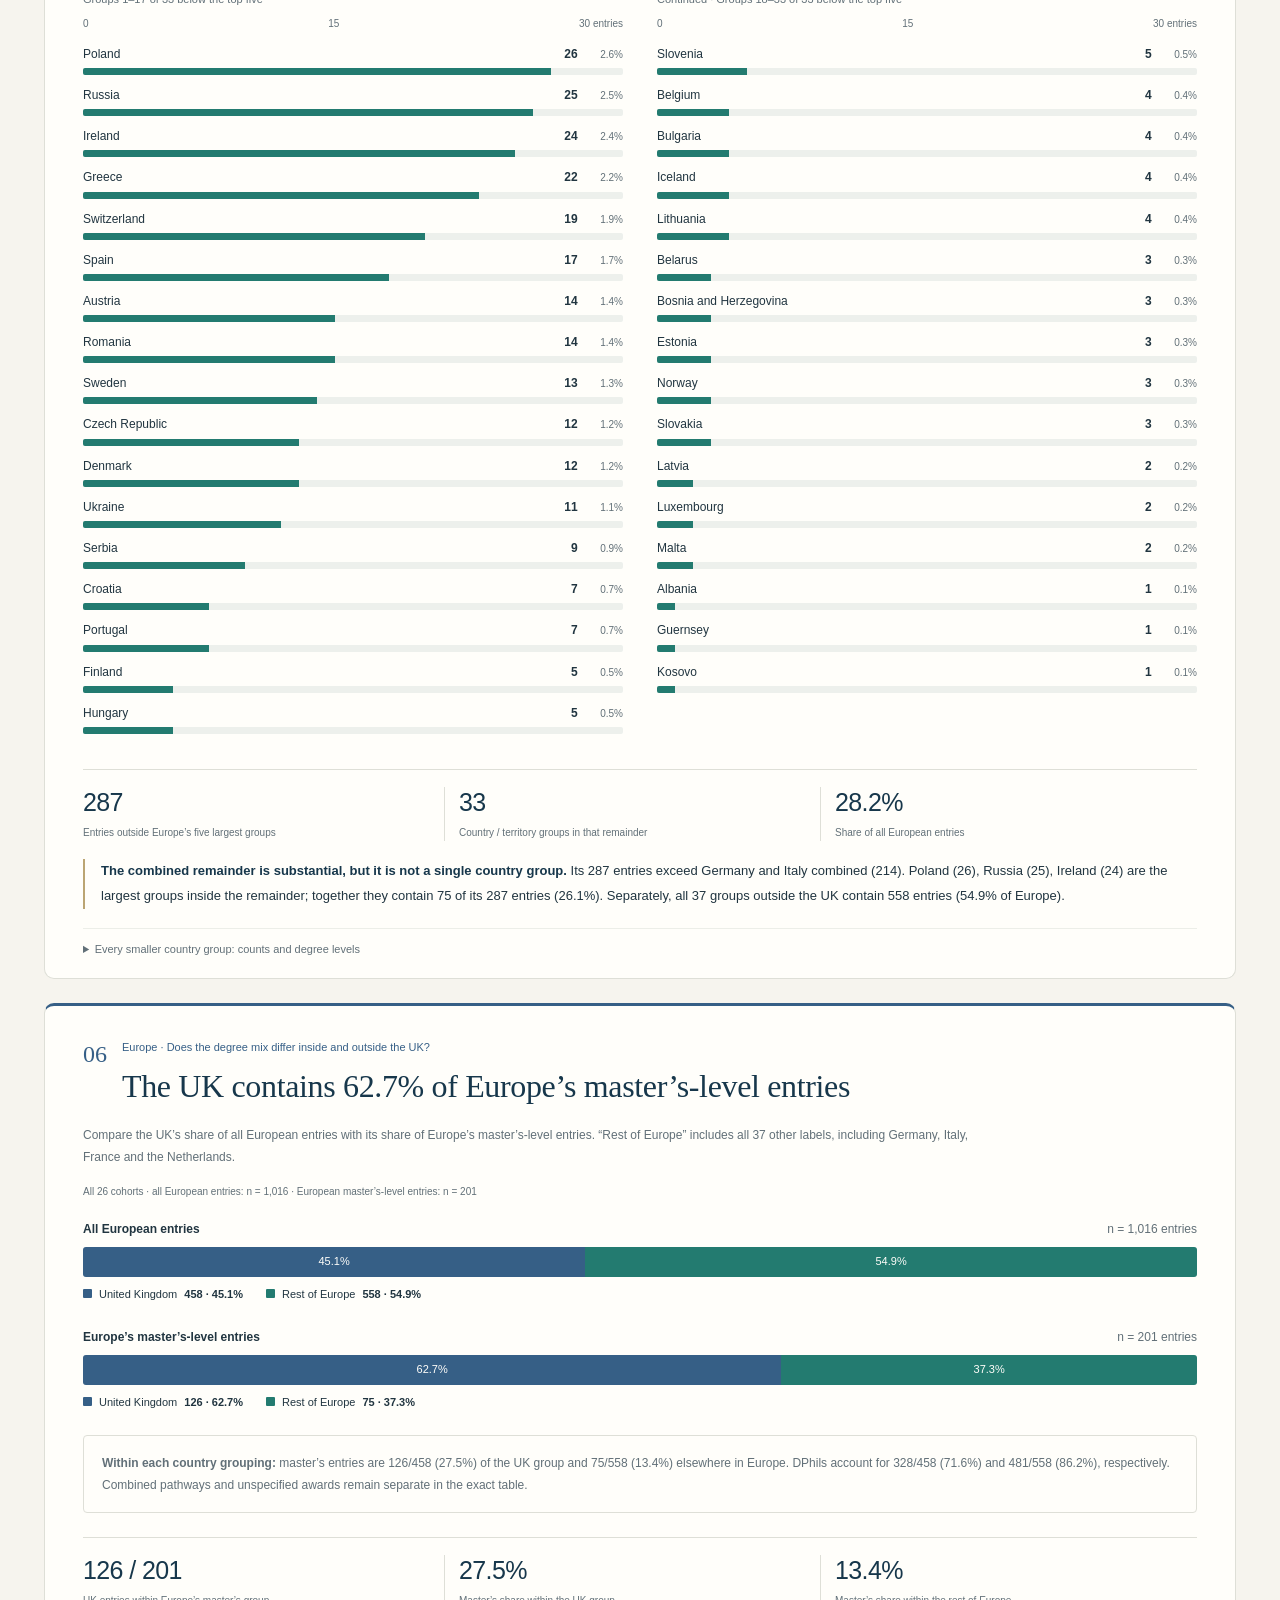
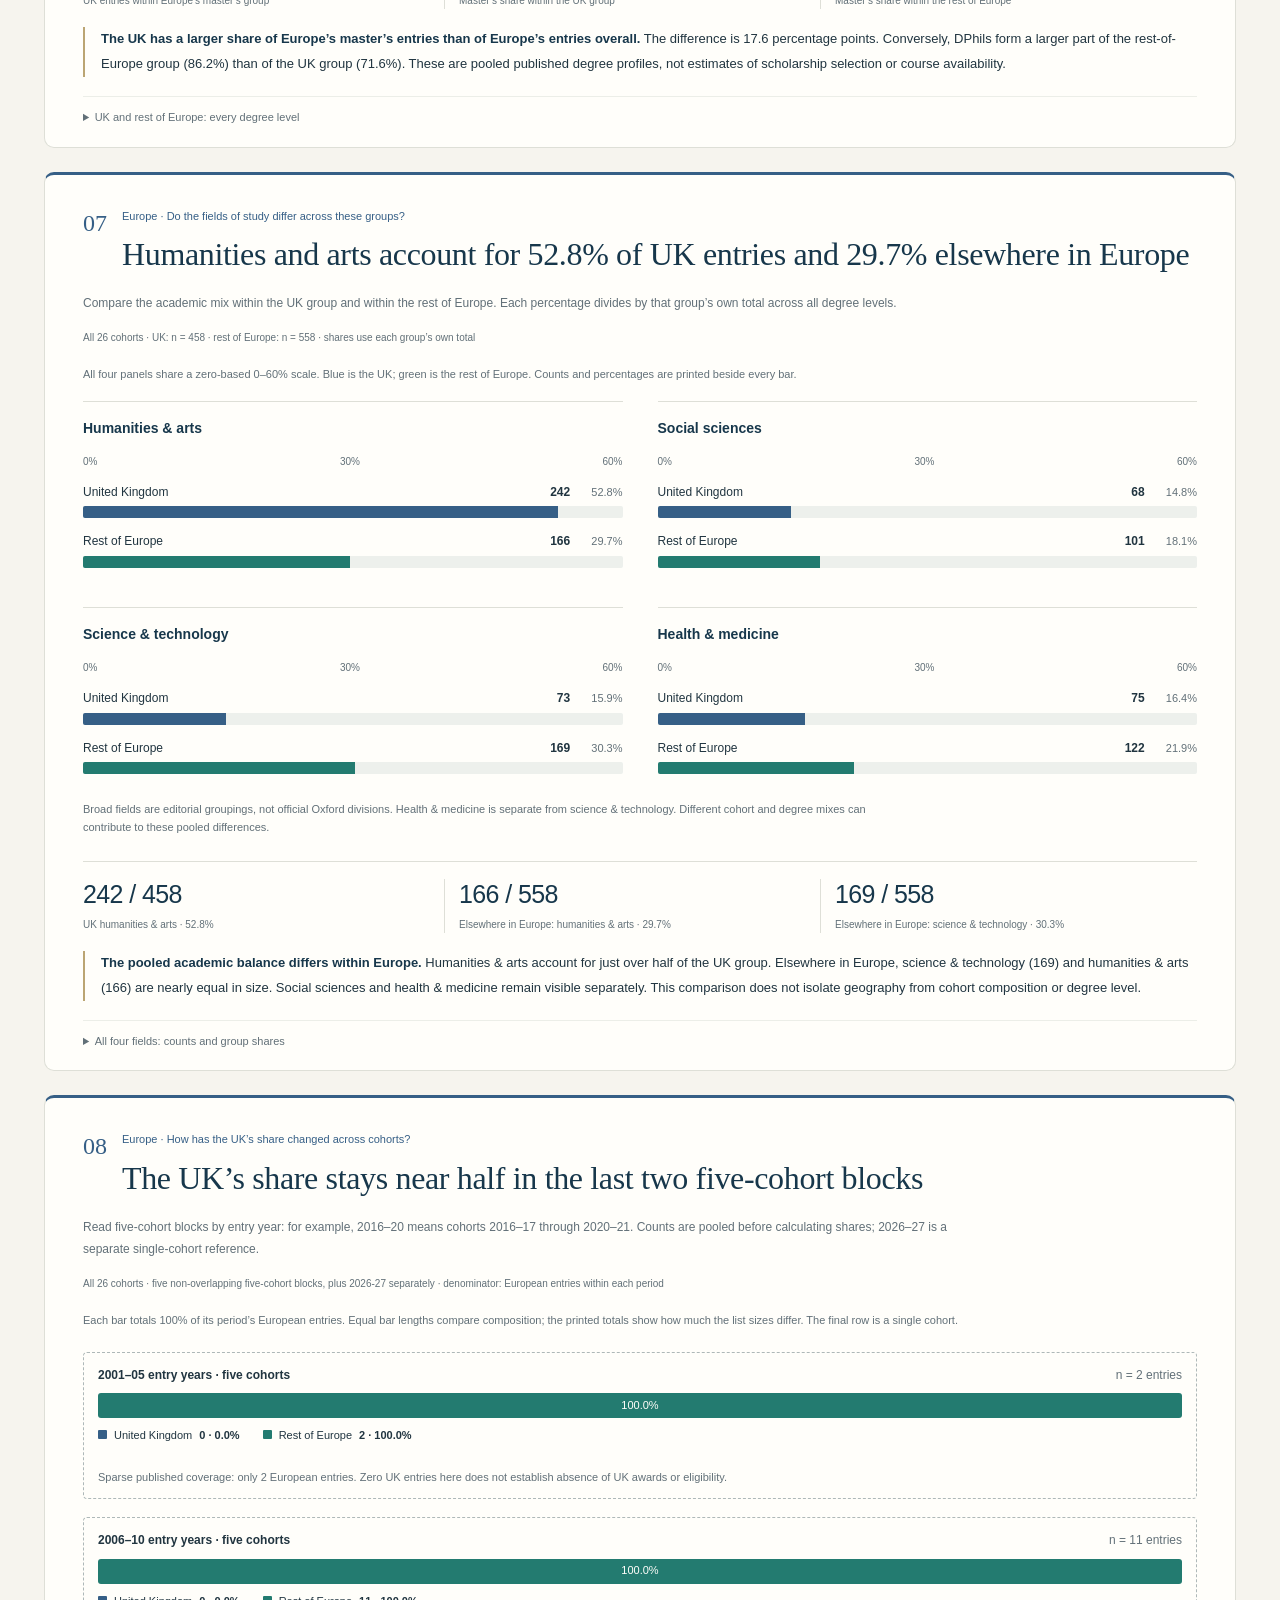
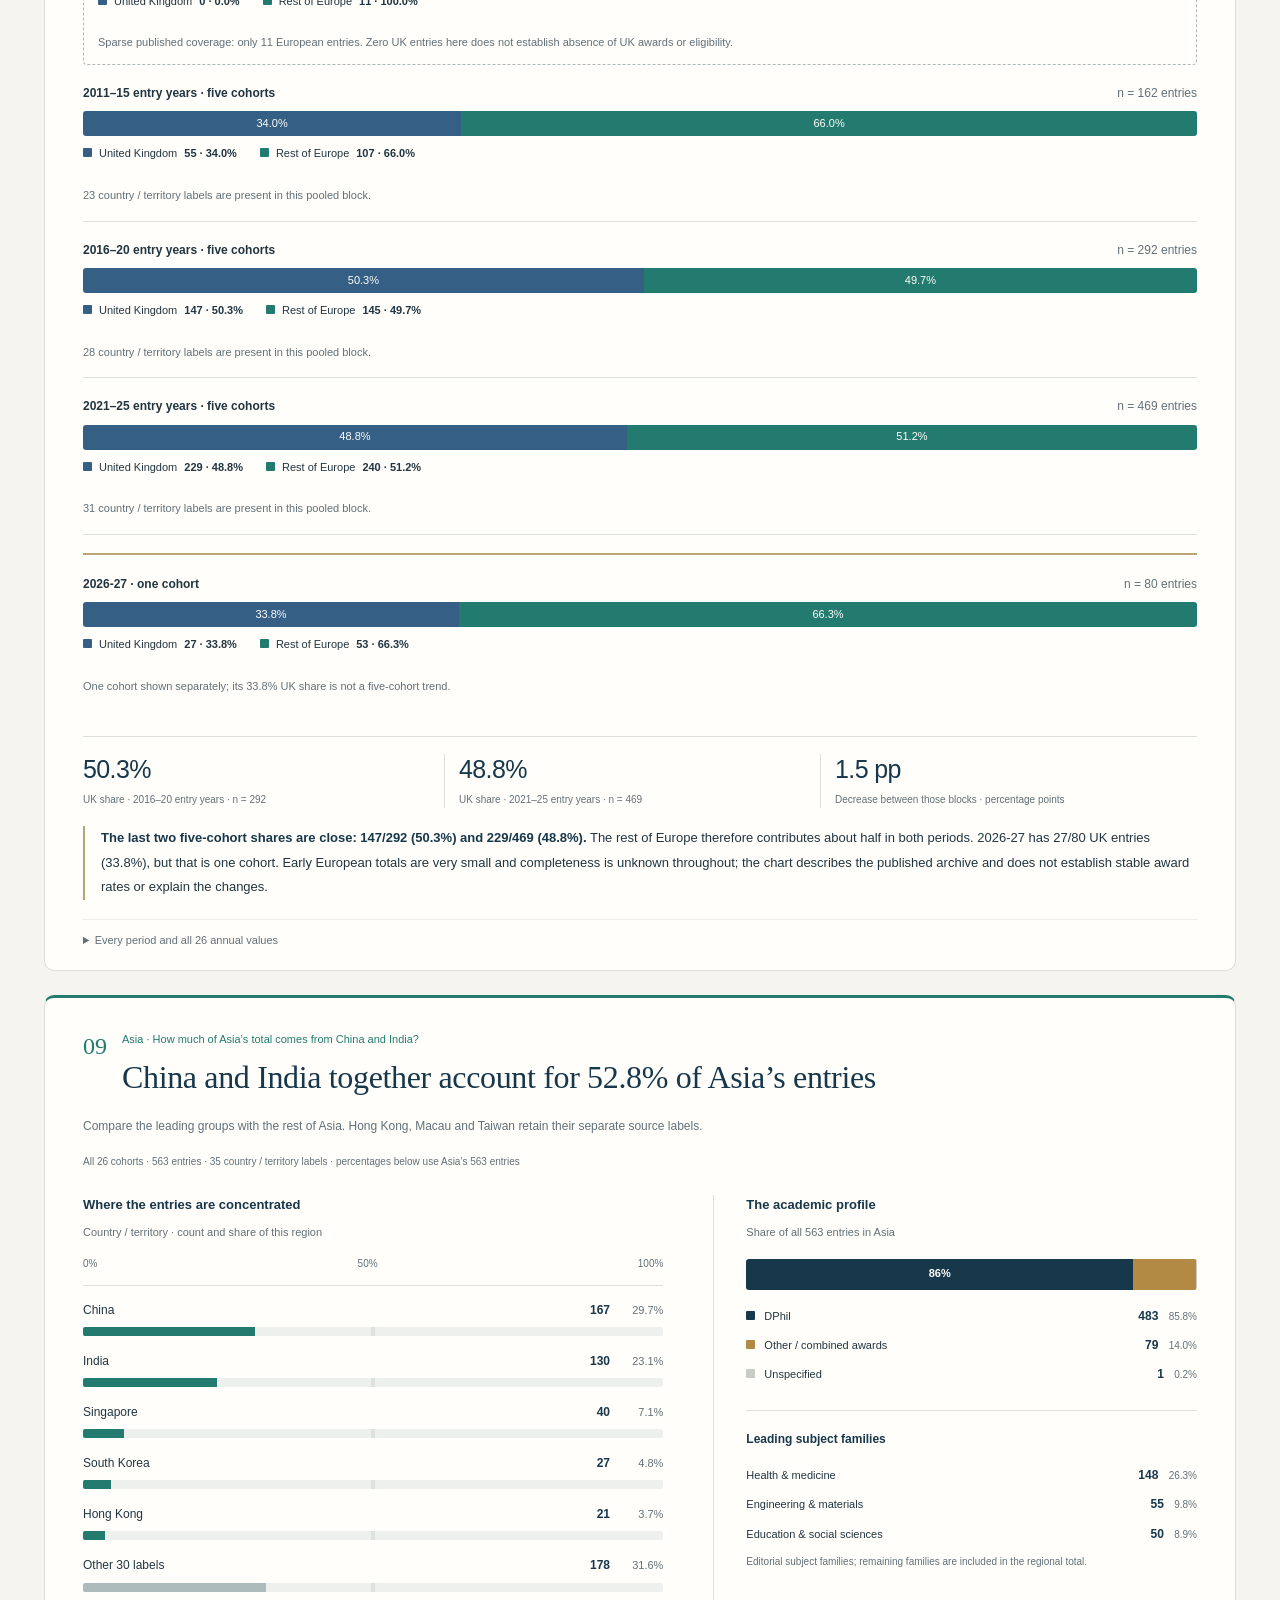
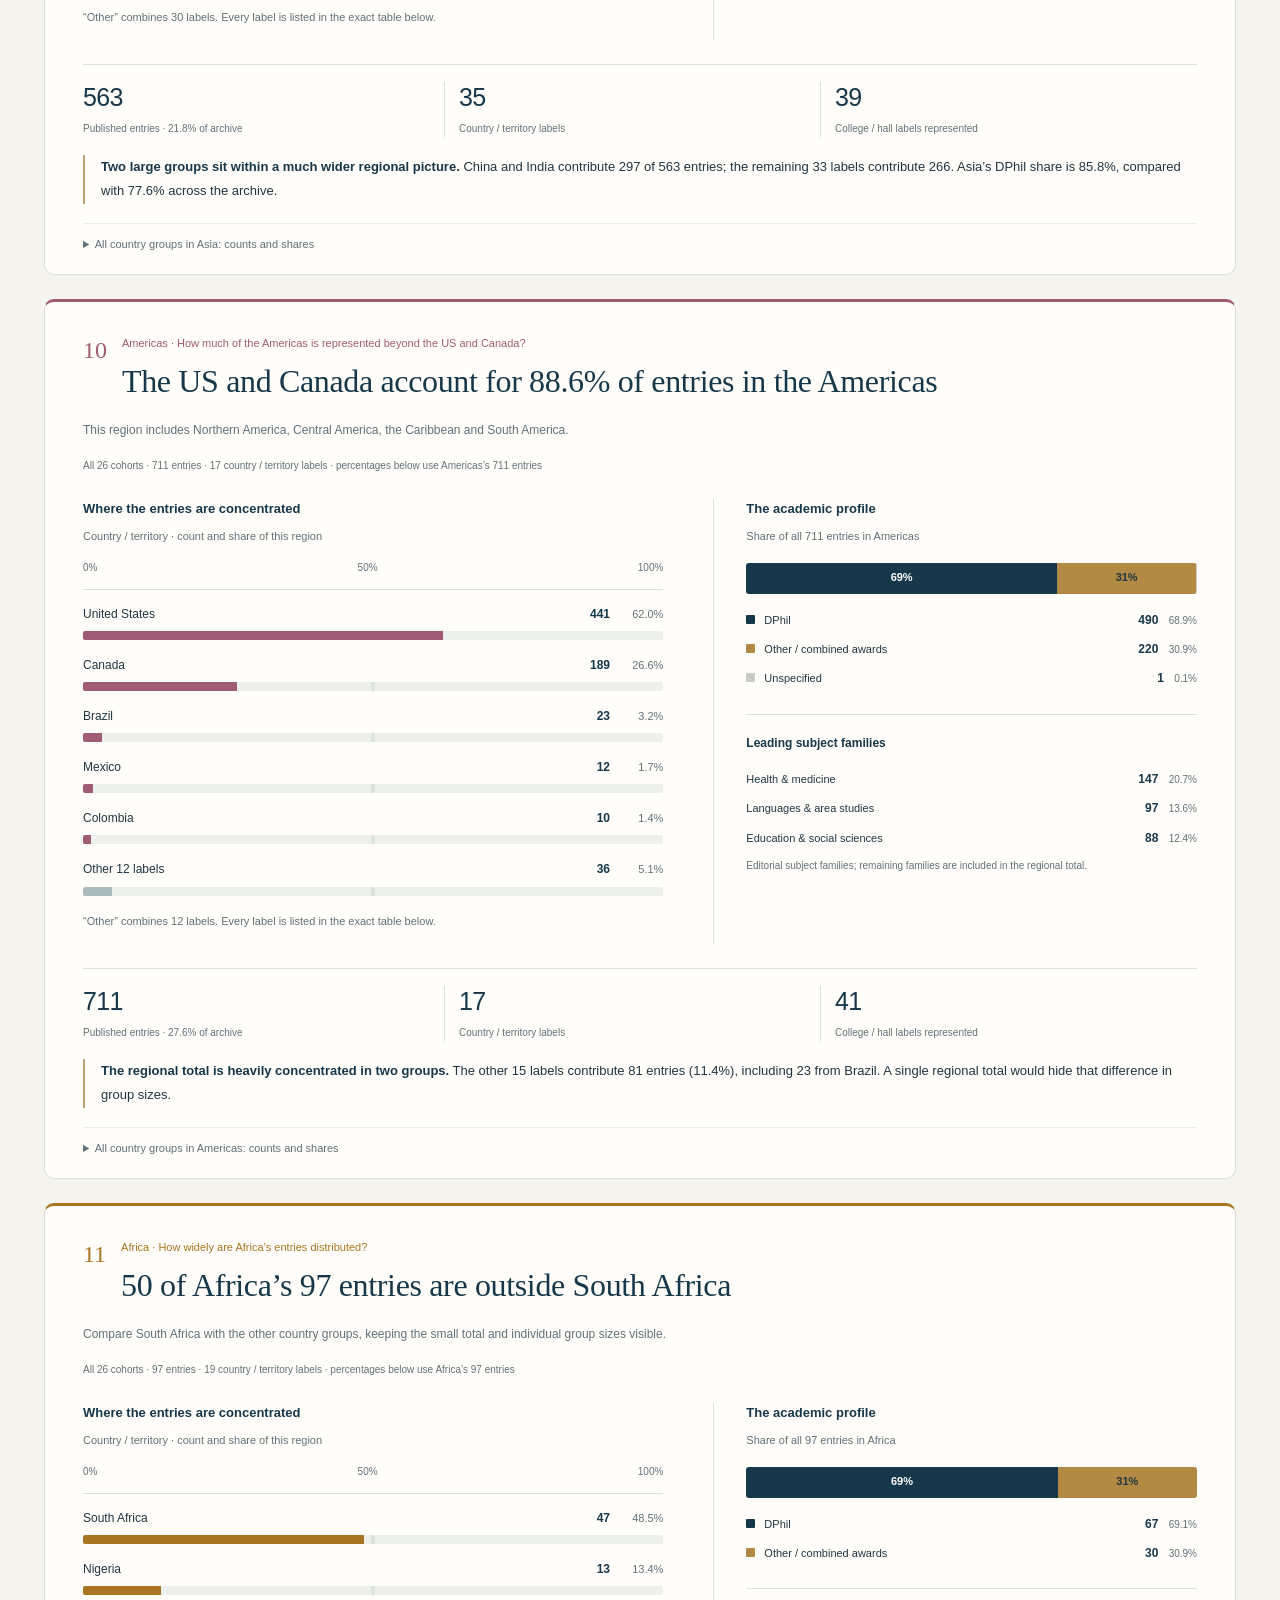
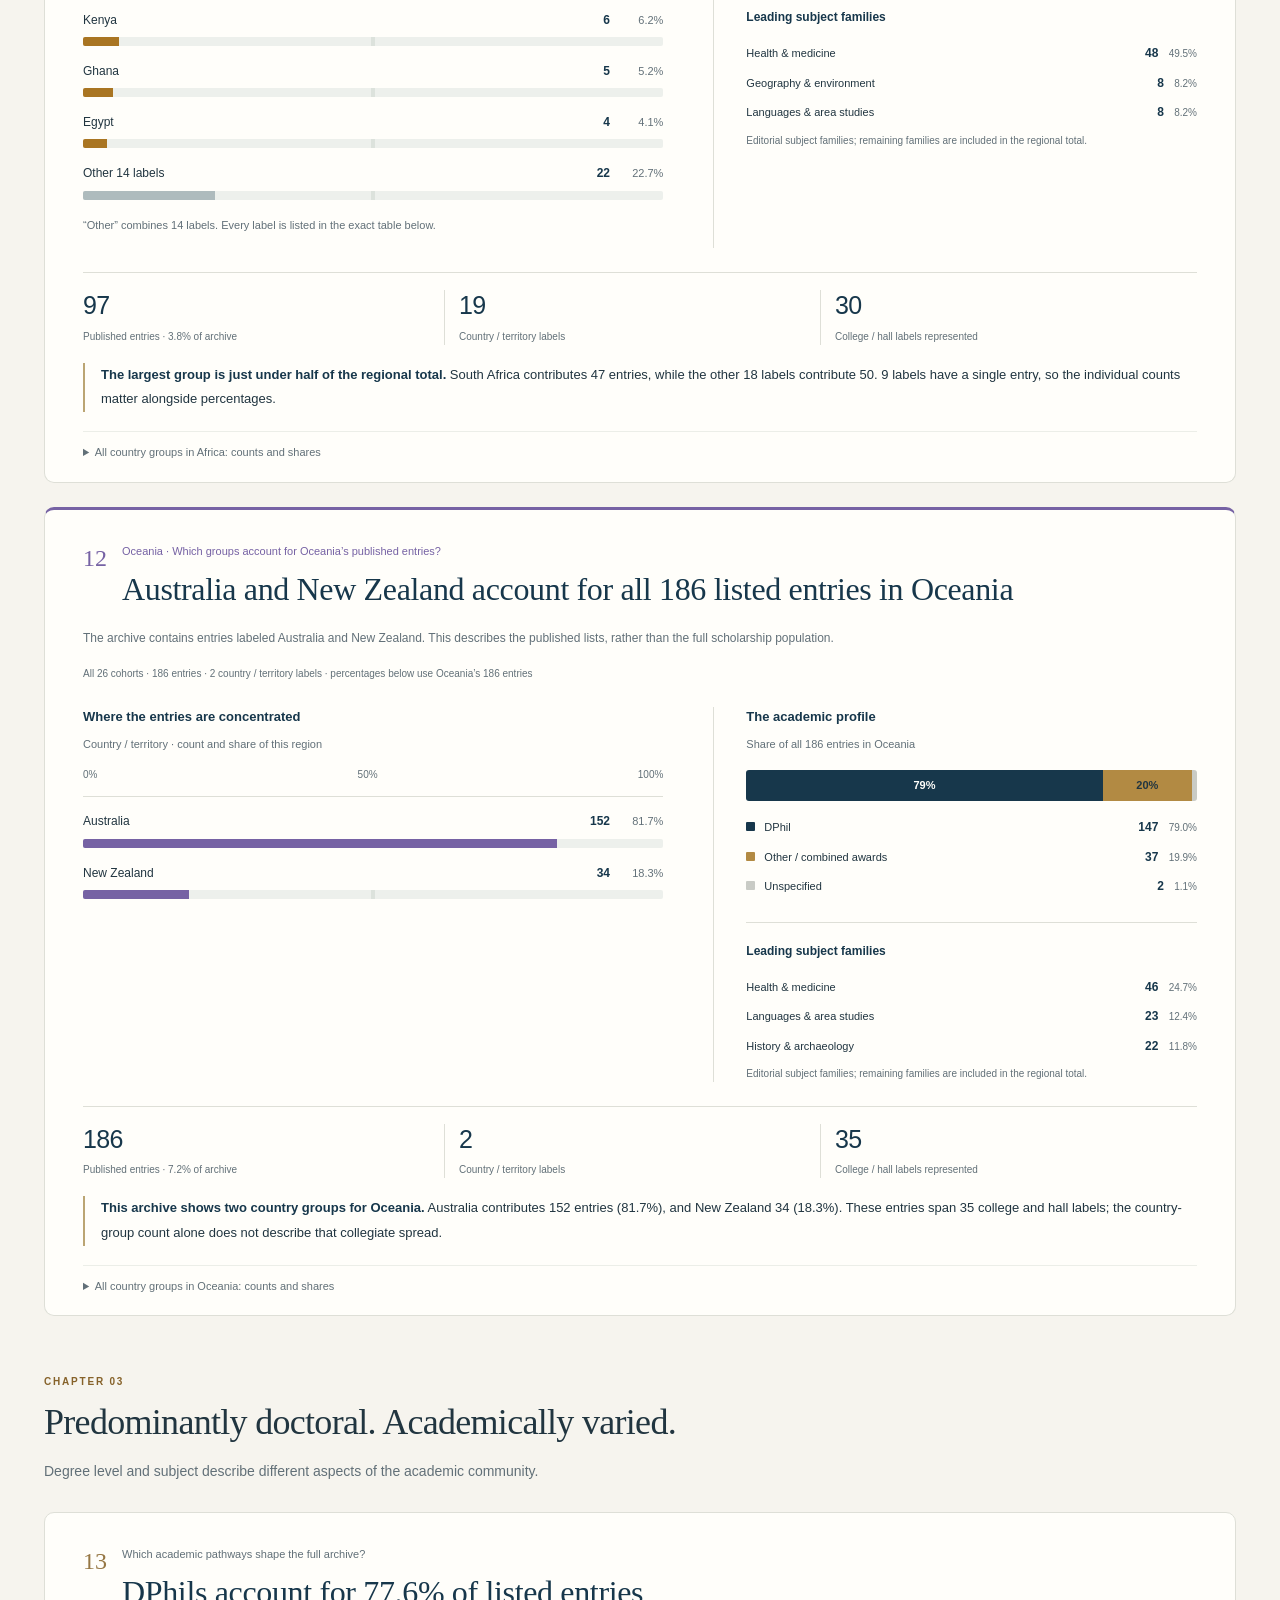
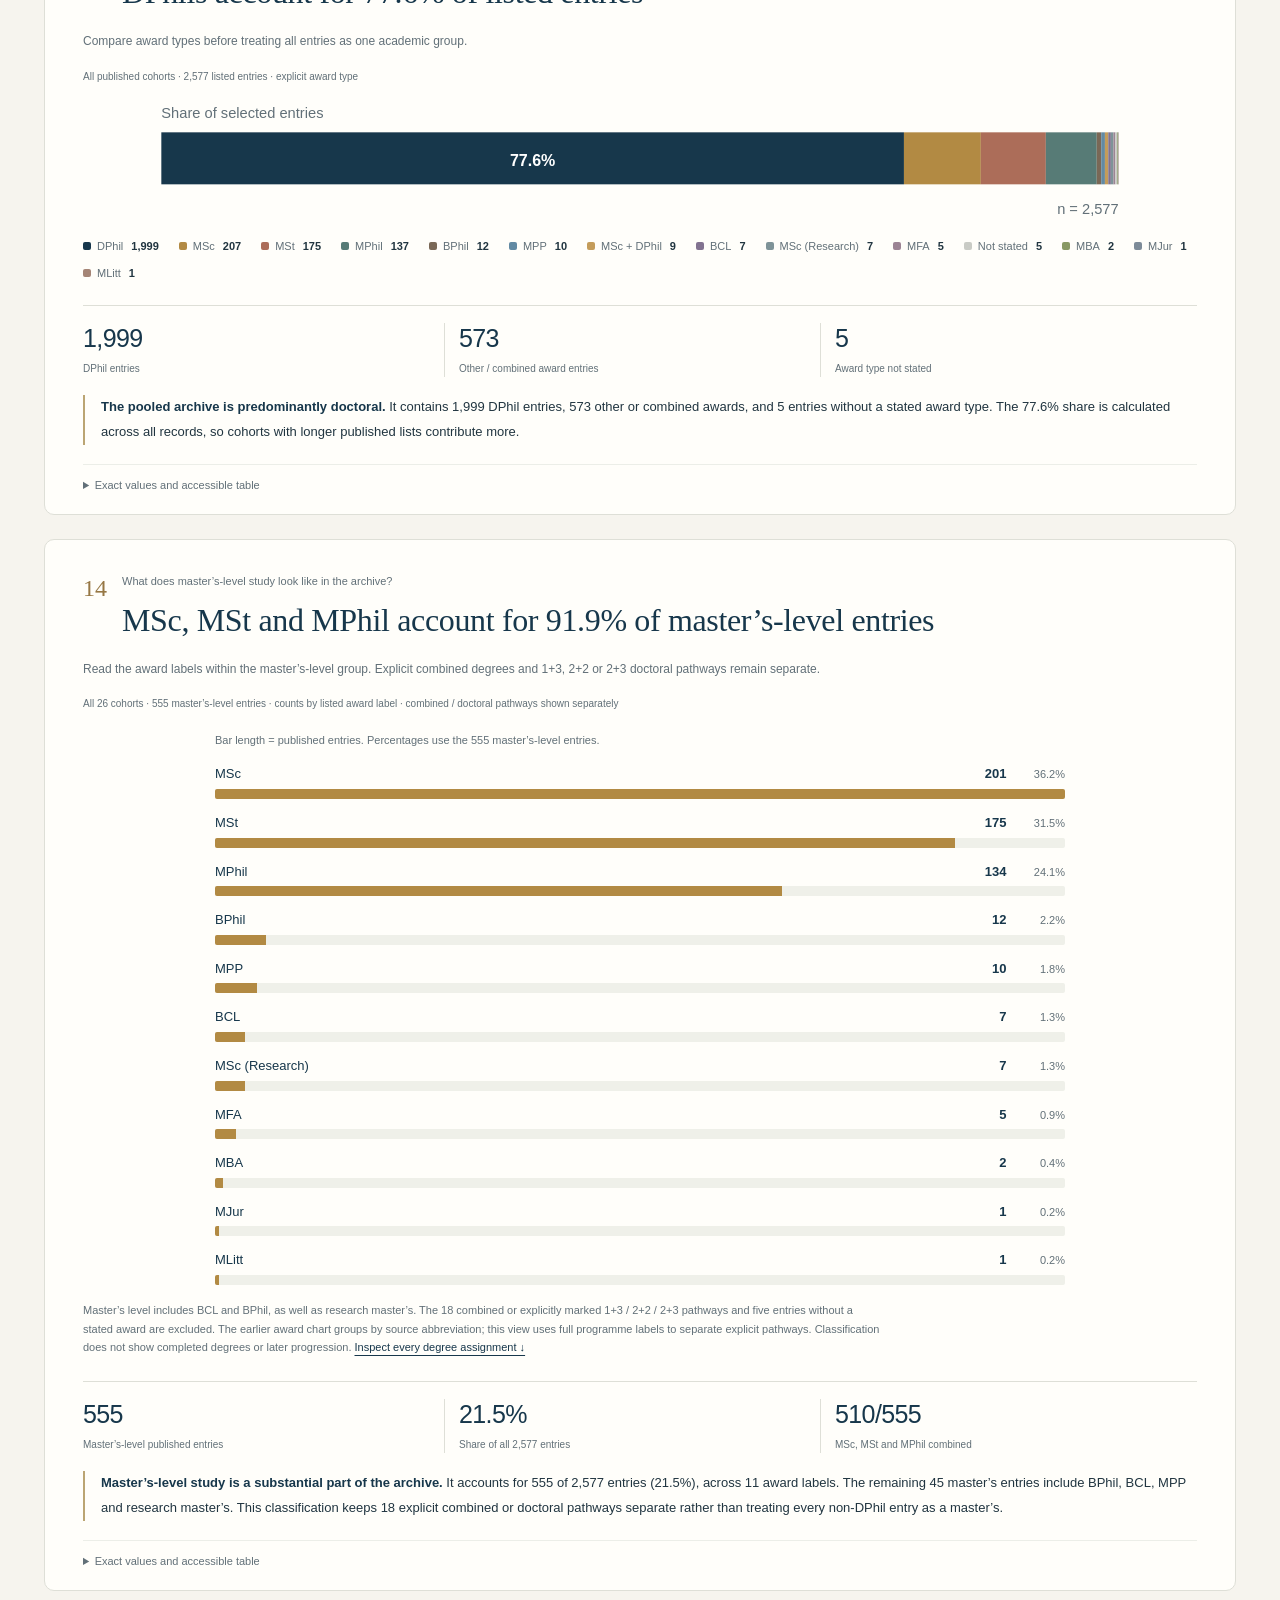
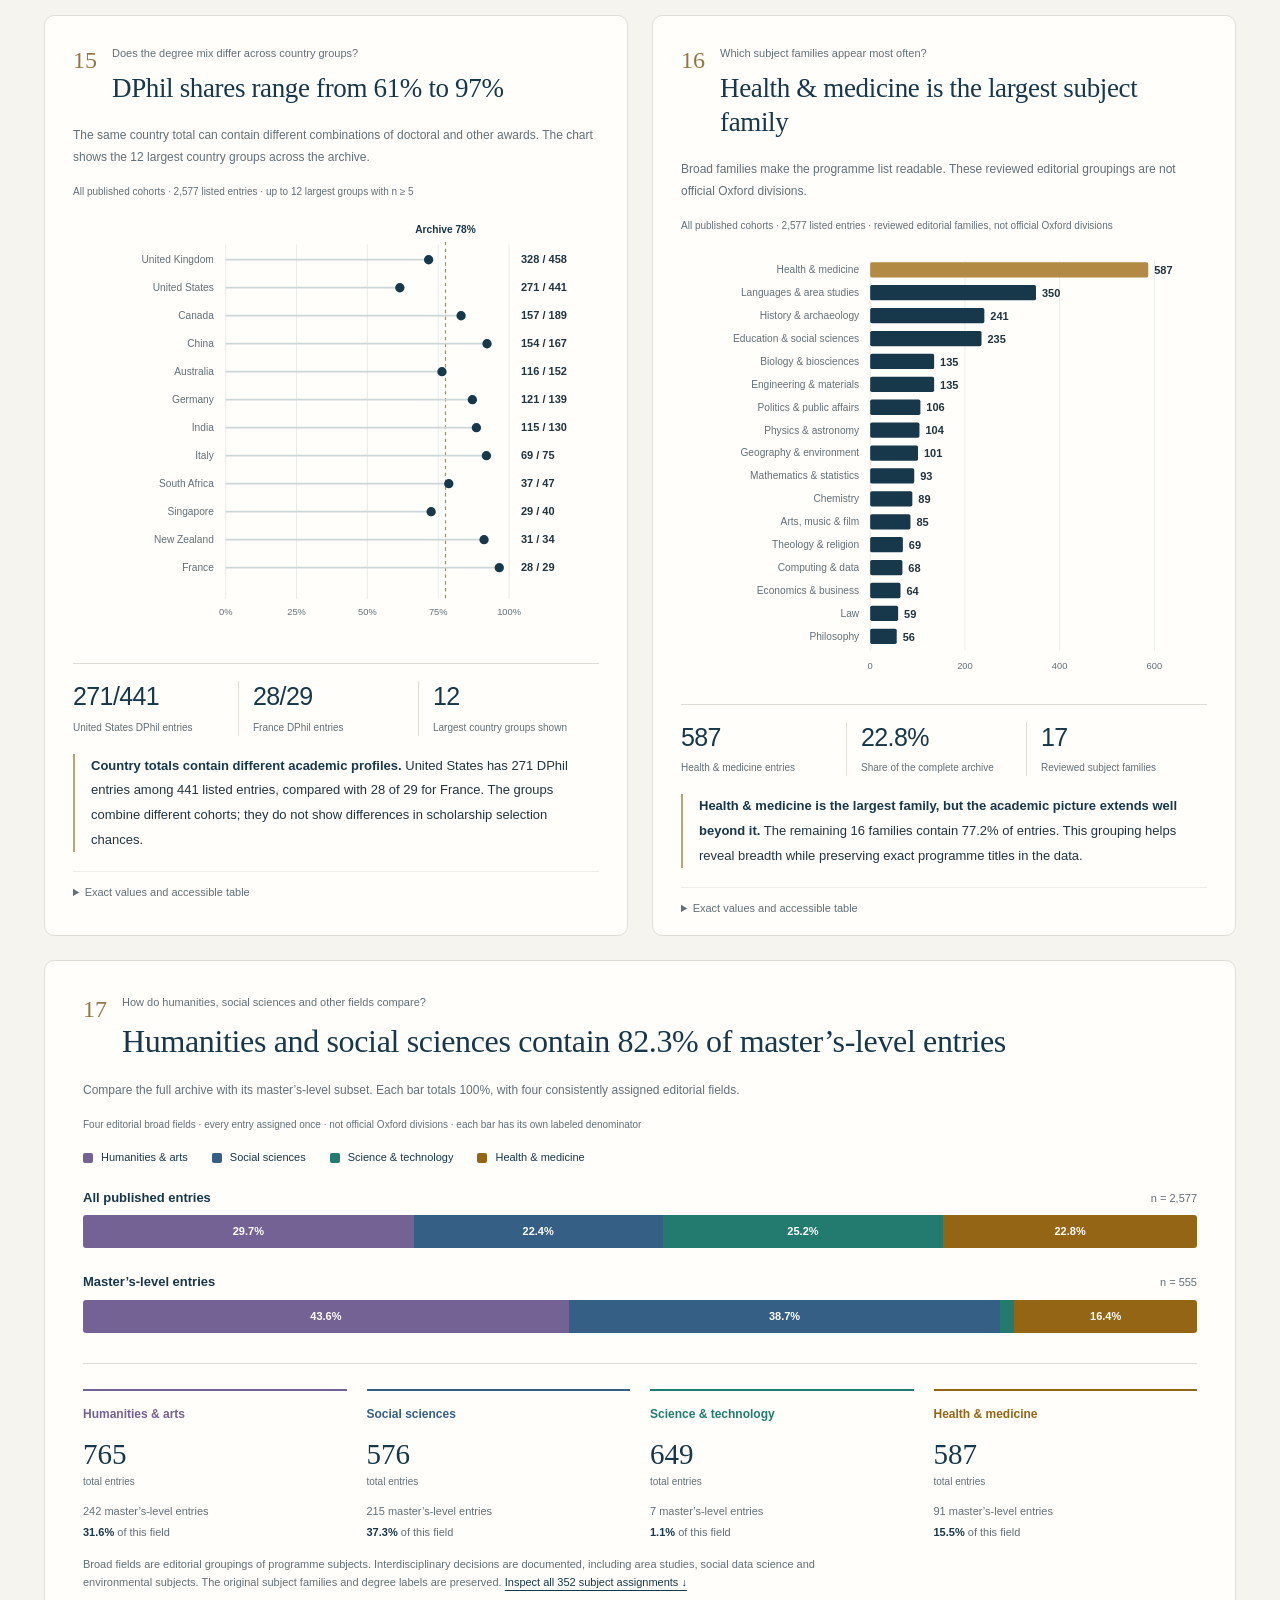
==== commit cf2c4d5c: "Build Clarendon Atlas v0.6a" ====
--- a/index.html
+++ b/index.html
@@ -3,11 +3,11 @@
 <head>
   <meta charset="utf-8"><meta name="viewport" content="width=device-width, initial-scale=1">
   <meta name="theme-color" content="#17374b">
-  <meta name="description" content="Thirty-two questions about the published Clarendon scholar lists. A scrolling visual story of geography, study and college connections, developed by YIN Renlong.">
-  <title>Clarendon Atlas · The story in thirty-two questions</title>
+  <meta name="description" content="Thirty-six questions about the published Clarendon scholar lists. A scrolling visual story of geography, study and college connections, developed by YIN Renlong.">
+  <title>Clarendon Atlas · The story in thirty-six questions</title>
   <link rel="icon" href="assets/favicon.svg" type="image/svg+xml">
-  <link rel="stylesheet" href="assets/css/styles.css"><link rel="stylesheet" href="assets/css/story.css"><link rel="stylesheet" href="assets/css/story-navigation.css">
-  <script defer src="assets/js/classifications.js"></script><script defer src="assets/js/data.js"></script><script defer src="assets/js/geography.js"></script><script defer src="assets/js/regions.js"></script><script defer src="assets/js/core.js"></script><script defer src="assets/js/main.js"></script><script defer src="assets/js/story.js"></script><script defer src="assets/js/story-regions.js"></script><script defer src="assets/js/story-time.js"></script><script defer src="assets/js/story-academics.js"></script><script defer src="assets/js/story-subjects.js"></script><script defer src="assets/js/story-navigation.js"></script><script defer src="assets/js/story-reveal.js"></script>
+  <link rel="stylesheet" href="assets/css/styles.css"><link rel="stylesheet" href="assets/css/story.css"><link rel="stylesheet" href="assets/css/story-navigation.css"><link rel="stylesheet" href="assets/css/story-europe.css">
+  <script defer src="assets/js/classifications.js"></script><script defer src="assets/js/data.js"></script><script defer src="assets/js/geography.js"></script><script defer src="assets/js/regions.js"></script><script defer src="assets/js/core.js"></script><script defer src="assets/js/main.js"></script><script defer src="assets/js/story.js"></script><script defer src="assets/js/story-regions.js"></script><script defer src="assets/js/story-europe.js"></script><script defer src="assets/js/story-time.js"></script><script defer src="assets/js/story-academics.js"></script><script defer src="assets/js/story-subjects.js"></script><script defer src="assets/js/story-navigation.js"></script><script defer src="assets/js/story-reveal.js"></script>
 </head>
 <body class="story-page" data-mode="story">
 <a href="#main" class="skip-link">Skip to the story</a>
@@ -15,16 +15,16 @@
 <header class="story-site-header" id="story-header">
   <div class="story-header-inner shell">
     <div class="wordmark"><a class="brand-home" href="index.html" aria-label="Clarendon Atlas home"><svg viewBox="0 0 36 36" width="36" height="36" aria-hidden="true"><rect x="1" y="1" width="34" height="34" rx="9" fill="#17374b"/><path d="M10 26V14l8-6 8 6v12M14 26V16m8 10V16M7 27h22" fill="none" stroke="#e6d8b7" stroke-width="1.6"/></svg></a><span class="brand-copy"><a class="brand-title" href="index.html">Clarendon <strong>Atlas</strong></a><small>Developed by <a class="author-link" href="https://www.yin.roma.it/">YIN Renlong</a> · 2026</small></span></div>
-    <div class="masthead-right"><nav class="mode-nav" aria-label="Display mode"><a href="index.html" aria-current="page">Read the story</a><a href="explore.html">Explore the data</a></nav><span class="version">v0.5b</span></div>
+    <div class="masthead-right"><nav class="mode-nav" aria-label="Display mode"><a href="index.html" aria-current="page">Read the story</a><a href="explore.html">Explore the data</a></nav><span class="version">v0.6a</span></div>
     <nav class="chapter-nav" id="story-navigation" aria-label="Story chapters" hidden><div class="chapter-location">Reading <strong id="reading-chapter">Geography</strong></div><div class="chapter-links"><a href="#reach" aria-current="location"><span>01</span>Geography</a><a href="#regions"><span>02</span>Regions</a><a href="#study"><span>03</span>Study</a><a href="#colleges"><span>04</span>Colleges</a><a href="#over-time"><span>05</span>Over time</a><a href="#sources"><span>06</span>Sources</a></div></nav>
   </div>
   <div class="chapter-progress" aria-hidden="true" hidden><span id="reading-progress"></span></div>
 </header>
 </div>
 <main id="main"><div class="shell story-opening">
-  <section class="story-hero" aria-labelledby="page-title"><div class="story-hero-copy"><p class="eyebrow">Clarendon · All 26 cohorts · 2001–02 to 2026–27</p><h1 id="page-title">A community,<br><em>seen in context.</em></h1><p class="story-deck">Thirty-two questions about the full archive: where its entries are represented, what they study, how they connect across colleges, and how the published lists differ over time.</p><p class="story-route">Geography <span>→</span> Regions <span>→</span> Study <span>→</span> Colleges <span>→</span> Change &amp; continuity</p></div><aside class="hero-finding"><span class="eyebrow">The starting point</span><strong id="hero-total">2,577</strong><span class="hero-finding-label">published entries</span><p>All published entries from 26 cohorts, brought together in one view. Repeated names across years remain separate records.</p><small>Snapshot · 9 October 2026</small></aside></section>
+  <section class="story-hero" aria-labelledby="page-title"><div class="story-hero-copy"><p class="eyebrow">Clarendon · All 26 cohorts · 2001–02 to 2026–27</p><h1 id="page-title">A community,<br><em>seen in context.</em></h1><p class="story-deck">Thirty-six questions about the full archive: where its entries are represented, what they study, how they connect across colleges, and how the published lists differ over time.</p><p class="story-route">Geography <span>→</span> Regions <span>→</span> Study <span>→</span> Colleges <span>→</span> Change &amp; continuity</p></div><aside class="hero-finding"><span class="eyebrow">The starting point</span><strong id="hero-total">2,577</strong><span class="hero-finding-label">published entries</span><p>All published entries from 26 cohorts, brought together in one view. Repeated names across years remain separate records.</p><small>Snapshot · 9 October 2026</small></aside></section>
   <section class="kpis story-kpis" aria-label="The complete archive at a glance"><div class="kpi"><span>Listed entries</span><strong id="story-n">2,577</strong><small>One record per published entry</small></div><div class="kpi"><span>Country / territory labels</span><strong id="story-countries">113</strong><small>Source labels, with aliases standardised</small></div><div class="kpi"><span>College / hall labels</span><strong id="story-colleges">44</strong><small>Historical names included</small></div><div class="kpi"><span>DPhil share</span><strong id="story-dphil">77.6%</strong><small id="story-dphil-note">1,999 of 2,577 entries</small></div></section>
-  <p class="story-scope"><span class="note-dot" aria-hidden="true"></span>All 2,577 entries across 26 cohorts are included. Questions 1–22 pool the archive, including five regional stories; questions 23–32 examine annual change, continuity and clearly labeled cohort blocks. Larger published lists carry more weight in pooled percentages. Counts are published entries, not verified unique people or award totals.</p>
+  <p class="story-scope"><span class="note-dot" aria-hidden="true"></span>All 2,577 entries across 26 cohorts are included. Questions 1–26 explore the archive, including Europe’s cohort comparison in question 8. Questions 27–36 examine archive-wide annual change, continuity and clearly labeled cohort blocks. Larger published lists carry more weight in pooled percentages. Counts are published entries, not verified unique people or award totals.</p>
 </div><div class="shell story-body">
   <noscript><p class="noscript">JavaScript is needed to display the charts. You can <a href="assets/data/clarendon-scholars-clean.csv">download the complete dataset</a> or use the source notes below.</p></noscript>
 <section id="reach" class="story-chapter" aria-labelledby="chapter-reach"><header class="chapter-heading"><p class="eyebrow">Chapter 01</p><h2 id="chapter-reach">A global community, unevenly represented.</h2><p>Geographic reach and the size of each group answer different questions. Read them together.</p></header><div class="story-grid"><article class="story-question wide" id="question-map" aria-labelledby="map-title">
@@ -50,87 +50,103 @@
       <p class="takeaway" id="long-tail-takeaway"></p>
       <details class="chart-data"><summary>Exact values and accessible table</summary><div class="table-scroll" id="table-long-tail"></div></details>
     </article></div></section>
-<section id="regions" class="story-chapter" aria-labelledby="chapter-regions"><header class="chapter-heading"><p class="eyebrow">Chapter 02</p><h2 id="chapter-regions">Five regions, five different profiles.</h2><p>Each story shows its leading country groups and academic mix. All use the full archive; percentages within a region use that region’s own total.</p></header><div id="region-overview" class="region-overview" aria-label="Regional totals"></div><p id="region-unresolved" class="region-unresolved"></p><div class="story-grid"><article class="story-question wide region-question" id="question-europe" aria-labelledby="europe-title">
+<section id="regions" class="story-chapter" aria-labelledby="chapter-regions"><header class="chapter-heading"><p class="eyebrow">Chapter 02</p><h2 id="chapter-regions">Five regions, five different profiles.</h2><p>Start with each region’s leading country groups and academic mix. Four further stories unpack Europe’s smaller groups, degree levels, fields and changes over time. Every comparison states its own denominator.</p></header><div id="region-overview" class="region-overview" aria-label="Regional totals"></div><p id="region-unresolved" class="region-unresolved"></p><div class="story-grid"><article class="story-question wide region-question" id="question-europe" aria-labelledby="europe-title">
 <div class="question-heading"><span class="question-number">04</span><div><p class="story-prompt">Europe · How concentrated are Europe’s published entries?</p><h3 id="europe-title"></h3></div></div>
-<p class="question-intro">Read the UK alongside the other 37 European country and territory labels. The regional grouping includes Russia and Guernsey.</p><figure class="story-figure"><figcaption class="chart-meta" id="europe-meta"></figcaption><div id="chart-europe" class="region-visual"></div></figure>
-<dl class="story-facts" id="facts-europe"></dl><p class="takeaway" id="europe-takeaway"></p><details class="chart-data"><summary>All country groups in Europe: counts and shares</summary><div class="table-scroll" id="table-europe"></div></details></article><article class="story-question wide region-question" id="question-asia" aria-labelledby="asia-title">
-<div class="question-heading"><span class="question-number">05</span><div><p class="story-prompt">Asia · How much of Asia’s total comes from China and India?</p><h3 id="asia-title"></h3></div></div>
+<p class="question-intro">Read the UK alongside the other 37 European country and territory labels. The regional grouping includes Russia and Guernsey.</p><nav class="europe-links" aria-label="Inside Europe"><a href="#question-europe-beyond-five">The other 33 groups ↓</a><a href="#question-europe-degrees">Degree levels ↓</a><a href="#question-europe-fields">Fields of study ↓</a><a href="#question-europe-time">Europe over time ↓</a></nav><figure class="story-figure"><figcaption class="chart-meta" id="europe-meta"></figcaption><div id="chart-europe" class="region-visual"></div></figure>
+<dl class="story-facts" id="facts-europe"></dl><p class="takeaway" id="europe-takeaway"></p><details class="chart-data"><summary>All country groups in Europe: counts and shares</summary><div class="table-scroll" id="table-europe"></div></details></article><article class="story-question wide region-question europe-detail" id="question-europe-beyond-five" aria-labelledby="europe-beyond-five-title">
+<div class="question-heading"><span class="question-number">05</span><div><p class="story-prompt">Europe · What is hidden inside “Other”?</p><h3 id="europe-beyond-five-title"></h3></div></div>
+<p class="question-intro">Unpack the combined remainder after the UK, Germany, Italy, France and the Netherlands. These 33 groups remain separate country and territory labels.</p><figure class="story-figure"><figcaption class="chart-meta" id="europe-beyond-five-meta"></figcaption><div id="chart-europe-beyond-five"></div></figure>
+<dl class="story-facts" id="facts-europe-beyond-five"></dl><p class="takeaway" id="europe-beyond-five-takeaway"></p><details class="chart-data"><summary>Every smaller country group: counts and degree levels</summary><div class="table-scroll" id="table-europe-beyond-five"></div></details></article>
+<article class="story-question wide region-question europe-detail" id="question-europe-degrees" aria-labelledby="europe-degrees-title">
+<div class="question-heading"><span class="question-number">06</span><div><p class="story-prompt">Europe · Does the degree mix differ inside and outside the UK?</p><h3 id="europe-degrees-title"></h3></div></div>
+<p class="question-intro">Compare the UK’s share of all European entries with its share of Europe’s master’s-level entries. “Rest of Europe” includes all 37 other labels, including Germany, Italy, France and the Netherlands.</p><figure class="story-figure"><figcaption class="chart-meta" id="europe-degrees-meta"></figcaption><div id="chart-europe-degrees"></div></figure>
+<dl class="story-facts" id="facts-europe-degrees"></dl><p class="takeaway" id="europe-degrees-takeaway"></p><details class="chart-data"><summary>UK and rest of Europe: every degree level</summary><div class="table-scroll" id="table-europe-degrees"></div></details></article>
+<article class="story-question wide region-question europe-detail" id="question-europe-fields" aria-labelledby="europe-fields-title">
+<div class="question-heading"><span class="question-number">07</span><div><p class="story-prompt">Europe · Do the fields of study differ across these groups?</p><h3 id="europe-fields-title"></h3></div></div>
+<p class="question-intro">Compare the academic mix within the UK group and within the rest of Europe. Each percentage divides by that group’s own total across all degree levels.</p><figure class="story-figure"><figcaption class="chart-meta" id="europe-fields-meta"></figcaption><div id="chart-europe-fields"></div></figure>
+<dl class="story-facts" id="facts-europe-fields"></dl><p class="takeaway" id="europe-fields-takeaway"></p><details class="chart-data"><summary>All four fields: counts and group shares</summary><div class="table-scroll" id="table-europe-fields"></div></details></article>
+<article class="story-question wide region-question europe-detail" id="question-europe-time" aria-labelledby="europe-time-title">
+<div class="question-heading"><span class="question-number">08</span><div><p class="story-prompt">Europe · How has the UK’s share changed across cohorts?</p><h3 id="europe-time-title"></h3></div></div>
+<p class="question-intro">Read five-cohort blocks by entry year: for example, 2016–20 means cohorts 2016–17 through 2020–21. Counts are pooled before calculating shares; 2026–27 is a separate single-cohort reference.</p><figure class="story-figure"><figcaption class="chart-meta" id="europe-time-meta"></figcaption><div id="chart-europe-time"></div></figure>
+<dl class="story-facts" id="facts-europe-time"></dl><p class="takeaway" id="europe-time-takeaway"></p><details class="chart-data"><summary>Every period and all 26 annual values</summary><div class="table-scroll" id="table-europe-time"></div></details></article>
+<article class="story-question wide region-question" id="question-asia" aria-labelledby="asia-title">
+<div class="question-heading"><span class="question-number">09</span><div><p class="story-prompt">Asia · How much of Asia’s total comes from China and India?</p><h3 id="asia-title"></h3></div></div>
 <p class="question-intro">Compare the leading groups with the rest of Asia. Hong Kong, Macau and Taiwan retain their separate source labels.</p><figure class="story-figure"><figcaption class="chart-meta" id="asia-meta"></figcaption><div id="chart-asia" class="region-visual"></div></figure>
 <dl class="story-facts" id="facts-asia"></dl><p class="takeaway" id="asia-takeaway"></p><details class="chart-data"><summary>All country groups in Asia: counts and shares</summary><div class="table-scroll" id="table-asia"></div></details></article><article class="story-question wide region-question" id="question-americas" aria-labelledby="americas-title">
-<div class="question-heading"><span class="question-number">06</span><div><p class="story-prompt">Americas · How much of the Americas is represented beyond the US and Canada?</p><h3 id="americas-title"></h3></div></div>
+<div class="question-heading"><span class="question-number">10</span><div><p class="story-prompt">Americas · How much of the Americas is represented beyond the US and Canada?</p><h3 id="americas-title"></h3></div></div>
 <p class="question-intro">This region includes Northern America, Central America, the Caribbean and South America.</p><figure class="story-figure"><figcaption class="chart-meta" id="americas-meta"></figcaption><div id="chart-americas" class="region-visual"></div></figure>
 <dl class="story-facts" id="facts-americas"></dl><p class="takeaway" id="americas-takeaway"></p><details class="chart-data"><summary>All country groups in Americas: counts and shares</summary><div class="table-scroll" id="table-americas"></div></details></article><article class="story-question wide region-question" id="question-africa" aria-labelledby="africa-title">
-<div class="question-heading"><span class="question-number">07</span><div><p class="story-prompt">Africa · How widely are Africa’s entries distributed?</p><h3 id="africa-title"></h3></div></div>
+<div class="question-heading"><span class="question-number">11</span><div><p class="story-prompt">Africa · How widely are Africa’s entries distributed?</p><h3 id="africa-title"></h3></div></div>
 <p class="question-intro">Compare South Africa with the other country groups, keeping the small total and individual group sizes visible.</p><figure class="story-figure"><figcaption class="chart-meta" id="africa-meta"></figcaption><div id="chart-africa" class="region-visual"></div></figure>
 <dl class="story-facts" id="facts-africa"></dl><p class="takeaway" id="africa-takeaway"></p><details class="chart-data"><summary>All country groups in Africa: counts and shares</summary><div class="table-scroll" id="table-africa"></div></details></article><article class="story-question wide region-question" id="question-oceania" aria-labelledby="oceania-title">
-<div class="question-heading"><span class="question-number">08</span><div><p class="story-prompt">Oceania · Which groups account for Oceania’s published entries?</p><h3 id="oceania-title"></h3></div></div>
+<div class="question-heading"><span class="question-number">12</span><div><p class="story-prompt">Oceania · Which groups account for Oceania’s published entries?</p><h3 id="oceania-title"></h3></div></div>
 <p class="question-intro">The archive contains entries labeled Australia and New Zealand. This describes the published lists, rather than the full scholarship population.</p><figure class="story-figure"><figcaption class="chart-meta" id="oceania-meta"></figcaption><div id="chart-oceania" class="region-visual"></div></figure>
 <dl class="story-facts" id="facts-oceania"></dl><p class="takeaway" id="oceania-takeaway"></p><details class="chart-data"><summary>All country groups in Oceania: counts and shares</summary><div class="table-scroll" id="table-oceania"></div></details></article></div></section>
 <section id="study" class="story-chapter" aria-labelledby="chapter-study"><header class="chapter-heading"><p class="eyebrow">Chapter 03</p><h2 id="chapter-study">Predominantly doctoral. Academically varied.</h2><p>Degree level and subject describe different aspects of the academic community.</p></header><div class="story-grid"><article class="story-question wide compact-question" id="question-degree" aria-labelledby="degree-title">
-      <div class="question-heading"><span class="question-number">09</span><div><p class="story-prompt">Which academic pathways shape the full archive?</p><h3 id="degree-title"></h3></div></div>
+      <div class="question-heading"><span class="question-number">13</span><div><p class="story-prompt">Which academic pathways shape the full archive?</p><h3 id="degree-title"></h3></div></div>
       <p class="question-intro">Compare award types before treating all entries as one academic group.</p>
       <figure class="story-figure"><figcaption id="degree-meta" class="chart-meta"></figcaption><div id="chart-degree" class="chart"></div><div class="legend" id="degree-key"></div></figure>
       <dl class="story-facts" id="facts-degree"></dl>
       <p class="takeaway" id="degree-takeaway"></p>
       <details class="chart-data"><summary>Exact values and accessible table</summary><div class="table-scroll" id="table-degree"></div></details>
     </article><article class="story-question wide academic-question" id="question-masters" aria-labelledby="masters-title">
-      <div class="question-heading"><span class="question-number">10</span><div><p class="story-prompt">What does master’s-level study look like in the archive?</p><h3 id="masters-title"></h3></div></div>
+      <div class="question-heading"><span class="question-number">14</span><div><p class="story-prompt">What does master’s-level study look like in the archive?</p><h3 id="masters-title"></h3></div></div>
       <p class="question-intro">Read the award labels within the master’s-level group. Explicit combined degrees and 1+3, 2+2 or 2+3 doctoral pathways remain separate.</p>
       <figure class="story-figure"><figcaption id="masters-meta" class="chart-meta"></figcaption><div id="chart-masters" class="chart"></div></figure>
       <dl class="story-facts" id="facts-masters"></dl>
       <p class="takeaway" id="masters-takeaway"></p>
       <details class="chart-data"><summary>Exact values and accessible table</summary><div class="table-scroll" id="table-masters"></div></details>
     </article><article class="story-question " id="question-country-degree" aria-labelledby="country-degree-title">
-      <div class="question-heading"><span class="question-number">11</span><div><p class="story-prompt">Does the degree mix differ across country groups?</p><h3 id="country-degree-title"></h3></div></div>
+      <div class="question-heading"><span class="question-number">15</span><div><p class="story-prompt">Does the degree mix differ across country groups?</p><h3 id="country-degree-title"></h3></div></div>
       <p class="question-intro">The same country total can contain different combinations of doctoral and other awards. The chart shows the 12 largest country groups across the archive.</p>
       <figure class="story-figure"><figcaption id="country-degree-meta" class="chart-meta"></figcaption><div id="chart-country-degree" class="chart"></div></figure>
       <dl class="story-facts" id="facts-country-degree"></dl>
       <p class="takeaway" id="country-degree-takeaway"></p>
       <details class="chart-data"><summary>Exact values and accessible table</summary><div class="table-scroll" id="table-country-degree"></div></details>
     </article><article class="story-question " id="question-subject" aria-labelledby="subject-title">
-      <div class="question-heading"><span class="question-number">12</span><div><p class="story-prompt">Which subject families appear most often?</p><h3 id="subject-title"></h3></div></div>
+      <div class="question-heading"><span class="question-number">16</span><div><p class="story-prompt">Which subject families appear most often?</p><h3 id="subject-title"></h3></div></div>
       <p class="question-intro">Broad families make the programme list readable. These reviewed editorial groupings are not official Oxford divisions.</p>
       <figure class="story-figure"><figcaption id="subject-meta" class="chart-meta"></figcaption><div id="chart-subject" class="chart"></div></figure>
       <dl class="story-facts" id="facts-subject"></dl>
       <p class="takeaway" id="subject-takeaway"></p>
       <details class="chart-data"><summary>Exact values and accessible table</summary><div class="table-scroll" id="table-subject"></div></details>
     </article><article class="story-question wide academic-question" id="question-fields" aria-labelledby="fields-title">
-      <div class="question-heading"><span class="question-number">13</span><div><p class="story-prompt">How do humanities, social sciences and other fields compare?</p><h3 id="fields-title"></h3></div></div>
+      <div class="question-heading"><span class="question-number">17</span><div><p class="story-prompt">How do humanities, social sciences and other fields compare?</p><h3 id="fields-title"></h3></div></div>
       <p class="question-intro">Compare the full archive with its master’s-level subset. Each bar totals 100%, with four consistently assigned editorial fields.</p>
       <figure class="story-figure"><figcaption id="fields-meta" class="chart-meta"></figcaption><div id="chart-fields" class="chart"></div></figure>
       <dl class="story-facts" id="facts-fields"></dl>
       <p class="takeaway" id="fields-takeaway"></p>
       <details class="chart-data"><summary>Exact values and accessible table</summary><div class="table-scroll" id="table-fields"></div></details>
     </article><article class="story-question wide subject-detail-question" id="question-inside-humanities" aria-labelledby="inside-humanities-title">
-      <div class="question-heading"><span class="question-number">14</span><div><p class="story-prompt">Humanities &amp; arts · Which subjects sit within the humanities and arts?</p><h3 id="inside-humanities-title"></h3></div></div>
+      <div class="question-heading"><span class="question-number">18</span><div><p class="story-prompt">Humanities &amp; arts · Which subjects sit within the humanities and arts?</p><h3 id="inside-humanities-title"></h3></div></div>
       <p class="question-intro">Compare the full humanities and arts group with its master’s-level subset. Exact subject labels show the variety within this broad field.</p>
       <figure class="story-figure"><figcaption id="inside-humanities-meta" class="chart-meta"></figcaption><div id="chart-inside-humanities" class="chart"></div></figure>
       <dl class="story-facts" id="facts-inside-humanities"></dl>
       <p class="takeaway" id="inside-humanities-takeaway"></p>
       <details class="chart-data"><summary>Every subject label: counts, shares and degree levels</summary><div class="table-scroll" id="table-inside-humanities"></div></details>
     </article><article class="story-question wide subject-detail-question" id="question-inside-social" aria-labelledby="inside-social-title">
-      <div class="question-heading"><span class="question-number">15</span><div><p class="story-prompt">Social sciences · What lies inside the social-science group?</p><h3 id="inside-social-title"></h3></div></div>
+      <div class="question-heading"><span class="question-number">19</span><div><p class="story-prompt">Social sciences · What lies inside the social-science group?</p><h3 id="inside-social-title"></h3></div></div>
       <p class="question-intro">Read the subjects within social sciences. The two panels rank all degree levels and master’s-level entries separately.</p>
       <figure class="story-figure"><figcaption id="inside-social-meta" class="chart-meta"></figcaption><div id="chart-inside-social" class="chart"></div></figure>
       <dl class="story-facts" id="facts-inside-social"></dl>
       <p class="takeaway" id="inside-social-takeaway"></p>
       <details class="chart-data"><summary>Every subject label: counts, shares and degree levels</summary><div class="table-scroll" id="table-inside-social"></div></details>
     </article><article class="story-question wide subject-detail-question" id="question-inside-science" aria-labelledby="inside-science-title">
-      <div class="question-heading"><span class="question-number">16</span><div><p class="story-prompt">Science &amp; technology · What is the academic profile within science and technology?</p><h3 id="inside-science-title"></h3></div></div>
+      <div class="question-heading"><span class="question-number">20</span><div><p class="story-prompt">Science &amp; technology · What is the academic profile within science and technology?</p><h3 id="inside-science-title"></h3></div></div>
       <p class="question-intro">Read the science, technology, engineering and mathematics subjects assigned to this editorial field. Health and medicine has its own story below.</p>
       <figure class="story-figure"><figcaption id="inside-science-meta" class="chart-meta"></figcaption><div id="chart-inside-science" class="chart"></div></figure>
       <dl class="story-facts" id="facts-inside-science"></dl>
       <p class="takeaway" id="inside-science-takeaway"></p>
       <details class="chart-data"><summary>Every subject label: counts, shares and degree levels</summary><div class="table-scroll" id="table-inside-science"></div></details>
     </article><article class="story-question wide subject-detail-question" id="question-inside-health" aria-labelledby="inside-health-title">
-      <div class="question-heading"><span class="question-number">17</span><div><p class="story-prompt">Health &amp; medicine · Which subjects shape health and medicine at different degree levels?</p><h3 id="inside-health-title"></h3></div></div>
+      <div class="question-heading"><span class="question-number">21</span><div><p class="story-prompt">Health &amp; medicine · Which subjects shape health and medicine at different degree levels?</p><h3 id="inside-health-title"></h3></div></div>
       <p class="question-intro">Look inside health and medicine. Compare the full field with its master’s-level subset to see which subject labels lead each ranking.</p>
       <figure class="story-figure"><figcaption id="inside-health-meta" class="chart-meta"></figcaption><div id="chart-inside-health" class="chart"></div></figure>
       <dl class="story-facts" id="facts-inside-health"></dl>
       <p class="takeaway" id="inside-health-takeaway"></p>
       <details class="chart-data"><summary>Every subject label: counts, shares and degree levels</summary><div class="table-scroll" id="table-inside-health"></div></details>
     </article><article class="story-question wide" id="question-subject-mix" aria-labelledby="subject-mix-title">
-      <div class="question-heading"><span class="question-number">18</span><div><p class="story-prompt">Do the largest subject families share the same degree profile?</p><h3 id="subject-mix-title"></h3></div></div>
+      <div class="question-heading"><span class="question-number">22</span><div><p class="story-prompt">Do the largest subject families share the same degree profile?</p><h3 id="subject-mix-title"></h3></div></div>
       <p class="question-intro">Compare the eight largest families on a common percentage scale, with their group sizes shown alongside.</p>
       <figure class="story-figure"><figcaption id="subject-mix-meta" class="chart-meta"></figcaption><div class="legend story-award-legend"><span><i style="--swatch:var(--blue)"></i>DPhil</span><span><i style="--swatch:var(--gold)"></i>Other / combined awards</span><span><i style="--swatch:var(--muted-fill)"></i>Unspecified</span></div><div id="chart-subject-mix" class="chart"></div></figure>
       <dl class="story-facts" id="facts-subject-mix"></dl>
@@ -138,28 +154,28 @@
       <details class="chart-data"><summary>Exact values and accessible table</summary><div class="table-scroll" id="table-subject-mix"></div></details>
     </article></div></section>
 <section id="colleges" class="story-chapter" aria-labelledby="chapter-colleges"><header class="chapter-heading"><p class="eyebrow">Chapter 04</p><h2 id="chapter-colleges">A network of colleges, with different profiles.</h2><p>The college with more listed entries does not necessarily have more doctoral entries or a broader geographic mix.</p></header><div class="story-grid"><article class="story-question " id="question-college-rank" aria-labelledby="college-rank-title">
-      <div class="question-heading"><span class="question-number">19</span><div><p class="story-prompt">Are most entries concentrated in a few colleges?</p><h3 id="college-rank-title"></h3></div></div>
+      <div class="question-heading"><span class="question-number">23</span><div><p class="story-prompt">Are most entries concentrated in a few colleges?</p><h3 id="college-rank-title"></h3></div></div>
       <p class="question-intro">Compare the largest college groups with the rest of the collegiate network.</p>
       <figure class="story-figure"><figcaption id="college-rank-meta" class="chart-meta"></figcaption><div id="chart-college-rank" class="chart"></div></figure>
       <dl class="story-facts" id="facts-college-rank"></dl>
       <p class="takeaway" id="college-rank-takeaway"></p>
       <details class="chart-data"><summary>Exact values and accessible table</summary><div class="table-scroll" id="table-college-rank"></div></details>
     </article><article class="story-question " id="question-college-degree" aria-labelledby="college-degree-title">
-      <div class="question-heading"><span class="question-number">20</span><div><p class="story-prompt">Can similar doctoral counts sit behind different college totals?</p><h3 id="college-degree-title"></h3></div></div>
+      <div class="question-heading"><span class="question-number">24</span><div><p class="story-prompt">Can similar doctoral counts sit behind different college totals?</p><h3 id="college-degree-title"></h3></div></div>
       <p class="question-intro">Read proportions and denominators together. Similar DPhil counts can represent very different shares of college groups.</p>
       <figure class="story-figure"><figcaption id="college-degree-meta" class="chart-meta"></figcaption><div class="legend story-award-legend"><span><i style="--swatch:var(--blue)"></i>DPhil</span><span><i style="--swatch:var(--gold)"></i>Other / combined awards</span><span><i style="--swatch:var(--muted-fill)"></i>Unspecified</span></div><div id="chart-college-degree" class="chart"></div></figure>
       <dl class="story-facts" id="facts-college-degree"></dl>
       <p class="takeaway" id="college-degree-takeaway"></p>
       <details class="chart-data"><summary>Exact values and accessible table</summary><div class="table-scroll" id="table-college-degree"></div></details>
     </article><article class="story-question wide matrix-question" id="question-connections" aria-labelledby="connections-title">
-      <div class="question-heading"><span class="question-number">21</span><div><p class="story-prompt">Do country groups cluster in one college or span many?</p><h3 id="connections-title"></h3></div></div>
+      <div class="question-heading"><span class="question-number">25</span><div><p class="story-prompt">Do country groups cluster in one college or span many?</p><h3 id="connections-title"></h3></div></div>
       <p class="question-intro">This matrix connects the six largest country groups with the eight largest college groups. The final column includes all other colleges.</p>
       <figure class="story-figure"><figcaption id="connections-meta" class="chart-meta"></figcaption><div id="chart-connections" class="chart"></div></figure>
       <dl class="story-facts" id="facts-connections"></dl>
       <p class="takeaway" id="connections-takeaway"></p>
       <details class="chart-data"><summary>Exact values and accessible table</summary><div class="table-scroll" id="table-connections"></div></details>
     </article><article class="story-question wide scatter-question" id="question-breadth" aria-labelledby="breadth-title">
-      <div class="question-heading"><span class="question-number">22</span><div><p class="story-prompt">Does a larger college group always mean much broader representation?</p><h3 id="breadth-title"></h3></div></div>
+      <div class="question-heading"><span class="question-number">26</span><div><p class="story-prompt">Does a larger college group always mean much broader representation?</p><h3 id="breadth-title"></h3></div></div>
       <p class="question-intro">Compare St John’s with Balliol, then place them among all 44 historical college and hall labels. The two highlighted points show why record counts and geographic breadth need to be read together.</p>
       <figure class="story-figure"><figcaption id="breadth-meta" class="chart-meta"></figcaption><div id="breadth-comparison" class="breadth-comparison"></div><div id="chart-breadth" class="chart"></div><p class="figure-note">Each point represents a college group. Numbered points contain colleges at the same position; colors identify the two highlighted examples.</p></figure>
       <dl class="story-facts" id="facts-breadth"></dl>
@@ -168,7 +184,7 @@
     </article></div></section>
 <section id="over-time" class="story-chapter" aria-labelledby="chapter-over-time"><header class="chapter-heading"><span id="archive" class="chapter-alias" aria-hidden="true"></span><p class="eyebrow">Chapter 05</p><h2 id="chapter-over-time">What changes. What stays familiar.</h2><p>Begin with the published-list counts, then follow geography, master’s and doctoral study, broad fields and recurring country labels. Every entry year from 2001 to 2026 is retained.</p></header>
     <div class="story-grid"><article class="story-question wide" id="question-coverage" aria-labelledby="coverage-title">
-      <div class="question-heading"><span class="question-number">23</span><div><p class="story-prompt">What does the historical archive actually count?</p><h3 id="coverage-title"></h3></div></div>
+      <div class="question-heading"><span class="question-number">27</span><div><p class="story-prompt">What does the historical archive actually count?</p><h3 id="coverage-title"></h3></div></div>
       <p class="question-intro">The bars count entries available in each published class list. The counts above the bars provide the denominators for the time-series charts that follow. The source does not establish how complete these lists are.</p>
       <figure class="story-figure"><figcaption id="coverage-meta" class="chart-meta"></figcaption><div id="chart-coverage" class="chart"></div></figure>
       <p class="figure-note">Years refer to cohort start years. Block comparisons pool entry years 2001–05, 2006–10, 2011–15, 2016–20 and 2021–25; 2026 stands alone. <a href="assets/data/cohort-summary.csv" download>Annual metrics ↓</a> · <a href="assets/data/cohort-composition.csv" download>Annual group counts ↓</a></p>
@@ -176,63 +192,63 @@
       <p class="takeaway" id="coverage-takeaway"></p>
       <details class="chart-data"><summary>Exact values and accessible table</summary><div class="table-scroll" id="table-coverage"></div></details>
     </article><article class="story-question wide" id="question-history" aria-labelledby="history-title">
-      <div class="question-heading"><span class="question-number">24</span><div><p class="story-prompt">How does the published country mix differ across all 26 cohorts?</p><h3 id="history-title"></h3></div></div>
+      <div class="question-heading"><span class="question-number">28</span><div><p class="story-prompt">How does the published country mix differ across all 26 cohorts?</p><h3 id="history-title"></h3></div></div>
       <p class="question-intro">The same percentage scale makes the three series comparable. Each year uses its own published-list denominator, shown in the coverage chart above.</p>
       <figure class="story-figure"><figcaption id="history-meta" class="chart-meta"></figcaption><div id="chart-history" class="chart history-charts"></div></figure>
       <dl class="story-facts" id="facts-history"></dl>
       <p class="takeaway" id="history-takeaway"></p>
       <details class="chart-data"><summary>Exact values and accessible table</summary><div class="table-scroll" id="table-history"></div></details>
     </article><article class="story-question wide temporal-question" id="question-region-time" aria-labelledby="region-time-title">
-      <div class="question-heading"><span class="question-number">25</span><div><p class="story-prompt">How does regional representation change over time?</p><h3 id="region-time-title"></h3></div></div>
+      <div class="question-heading"><span class="question-number">29</span><div><p class="story-prompt">How does regional representation change over time?</p><h3 id="region-time-title"></h3></div></div>
       <p class="question-intro">Read all five regions and the unresolved group on the same scale. The headline compares two complete five-cohort blocks; the chart keeps every annual observation visible.</p>
       <figure class="story-figure"><figcaption id="region-time-meta" class="chart-meta"></figcaption><div id="chart-region-time" class="chart"></div></figure>
       <dl class="story-facts" id="facts-region-time"></dl>
       <p class="takeaway" id="region-time-takeaway"></p>
       <details class="chart-data"><summary>Exact annual values and accessible table</summary><div class="table-scroll" id="table-region-time"></div></details>
     </article><article class="story-question wide temporal-question" id="question-degree-time" aria-labelledby="degree-time-title">
-      <div class="question-heading"><span class="question-number">26</span><div><p class="story-prompt">Does the degree mix change, or remain stable?</p><h3 id="degree-time-title"></h3></div></div>
+      <div class="question-heading"><span class="question-number">30</span><div><p class="story-prompt">Does the degree mix change, or remain stable?</p><h3 id="degree-time-title"></h3></div></div>
       <p class="question-intro">The annual line tests the impression created by the pooled 77.6% DPhil share. Stable structure need not mean identical percentages in every year.</p>
       <figure class="story-figure"><figcaption id="degree-time-meta" class="chart-meta"></figcaption><div id="chart-degree-time" class="chart"></div></figure>
       <dl class="story-facts" id="facts-degree-time"></dl>
       <p class="takeaway" id="degree-time-takeaway"></p>
       <details class="chart-data"><summary>Exact annual values and accessible table</summary><div class="table-scroll" id="table-degree-time"></div></details>
     </article><article class="story-question wide temporal-question" id="question-masters-time" aria-labelledby="masters-time-title">
-      <div class="question-heading"><span class="question-number">27</span><div><p class="story-prompt">How do master’s-level counts and shares change over time?</p><h3 id="masters-time-title"></h3></div></div>
+      <div class="question-heading"><span class="question-number">31</span><div><p class="story-prompt">How do master’s-level counts and shares change over time?</p><h3 id="masters-time-title"></h3></div></div>
       <p class="question-intro">Counts show the number of listed entries; shares show their place within each published list. Reading the two charts together avoids confusing the measures.</p>
       <figure class="story-figure"><figcaption id="masters-time-meta" class="chart-meta"></figcaption><div id="chart-masters-time" class="chart"></div></figure>
       <dl class="story-facts" id="facts-masters-time"></dl>
       <p class="takeaway" id="masters-time-takeaway"></p>
       <details class="chart-data"><summary>Exact values and accessible table</summary><div class="table-scroll" id="table-masters-time"></div></details>
     </article><article class="story-question wide temporal-question" id="question-concentration-time" aria-labelledby="concentration-time-title">
-      <div class="question-heading"><span class="question-number">28</span><div><p class="story-prompt">Do country and college groups become more or less concentrated?</p><h3 id="concentration-time-title"></h3></div></div>
+      <div class="question-heading"><span class="question-number">32</span><div><p class="story-prompt">Do country and college groups become more or less concentrated?</p><h3 id="concentration-time-title"></h3></div></div>
       <p class="question-intro">For each cohort, add the five largest country groups and, separately, the five largest college groups. The same percentage scale makes their concentration comparable.</p>
       <figure class="story-figure"><figcaption id="concentration-time-meta" class="chart-meta"></figcaption><div id="chart-concentration-time" class="chart"></div></figure>
       <dl class="story-facts" id="facts-concentration-time"></dl>
       <p class="takeaway" id="concentration-time-takeaway"></p>
       <details class="chart-data"><summary>Exact annual values and accessible table</summary><div class="table-scroll" id="table-concentration-time"></div></details>
     </article><article class="story-question wide temporal-question" id="question-subject-time" aria-labelledby="subject-time-title">
-      <div class="question-heading"><span class="question-number">29</span><div><p class="story-prompt">Which academic patterns persist, and which change?</p><h3 id="subject-time-title"></h3></div></div>
+      <div class="question-heading"><span class="question-number">33</span><div><p class="story-prompt">Which academic patterns persist, and which change?</p><h3 id="subject-time-title"></h3></div></div>
       <p class="question-intro">Start with the annual share of the largest family in the complete archive, then compare every family across consistent five-cohort blocks. Keep 2026 separate from those blocks.</p>
       <figure class="story-figure"><figcaption id="subject-time-meta" class="chart-meta"></figcaption><div id="chart-subject-time" class="chart"></div></figure>
       <dl class="story-facts" id="facts-subject-time"></dl>
       <p class="takeaway" id="subject-time-takeaway"></p>
       <details class="chart-data"><summary>Exact annual values and accessible table</summary><div class="table-scroll" id="table-subject-time"></div></details>
     </article><article class="story-question wide temporal-question" id="question-field-time" aria-labelledby="field-time-title">
-      <div class="question-heading"><span class="question-number">30</span><div><p class="story-prompt">Which broad fields gain or lose share over time?</p><h3 id="field-time-title"></h3></div></div>
+      <div class="question-heading"><span class="question-number">34</span><div><p class="story-prompt">Which broad fields gain or lose share over time?</p><h3 id="field-time-title"></h3></div></div>
       <p class="question-intro">Compare humanities &amp; arts, social sciences, science &amp; technology, and health &amp; medicine across every cohort. The same four editorial groups are used throughout.</p>
       <figure class="story-figure"><figcaption id="field-time-meta" class="chart-meta"></figcaption><div id="chart-field-time" class="chart"></div></figure>
       <dl class="story-facts" id="facts-field-time"></dl>
       <p class="takeaway" id="field-time-takeaway"></p>
       <details class="chart-data"><summary>Exact values and accessible table</summary><div class="table-scroll" id="table-field-time"></div></details>
     </article><article class="story-question wide temporal-question" id="question-masters-field-time" aria-labelledby="masters-field-time-title">
-      <div class="question-heading"><span class="question-number">31</span><div><p class="story-prompt">How does the field mix within master’s-level study change?</p><h3 id="masters-field-time-title"></h3></div></div>
+      <div class="question-heading"><span class="question-number">35</span><div><p class="story-prompt">How does the field mix within master’s-level study change?</p><h3 id="masters-field-time-title"></h3></div></div>
       <p class="question-intro">Focus on master’s-level entries and compare consistent five-cohort blocks. Each bar is the composition of that block’s master’s group, with 2026 shown separately.</p>
       <figure class="story-figure"><figcaption id="masters-field-time-meta" class="chart-meta"></figcaption><div id="chart-masters-field-time" class="chart"></div></figure>
       <dl class="story-facts" id="facts-masters-field-time"></dl>
       <p class="takeaway" id="masters-field-time-takeaway"></p>
       <details class="chart-data"><summary>Exact values and accessible table</summary><div class="table-scroll" id="table-masters-field-time"></div></details>
     </article><article class="story-question wide temporal-question" id="question-country-continuity" aria-labelledby="country-continuity-title">
-      <div class="question-heading"><span class="question-number">32</span><div><p class="story-prompt">Which country labels recur across the archive?</p><h3 id="country-continuity-title"></h3></div></div>
+      <div class="question-heading"><span class="question-number">36</span><div><p class="story-prompt">Which country labels recur across the archive?</p><h3 id="country-continuity-title"></h3></div></div>
       <p class="question-intro">Presence measures continuity across lists rather than volume. These are the twelve largest country groups across the complete archive; each marker represents one cohort.</p>
       <figure class="story-figure"><figcaption id="country-continuity-meta" class="chart-meta"></figcaption><div id="chart-country-continuity" class="chart"></div></figure>
       <dl class="story-facts" id="facts-country-continuity"></dl>
@@ -246,12 +262,12 @@
     <dl class="source-snapshot"><div><dt>Snapshot date</dt><dd>9 October 2026</dd></div><div><dt>Published entries</dt><dd>2,577</dd></div><div><dt>Entry cohorts</dt><dd>26 · 2001–02 to 2026–27</dd></div><div><dt>Unit of analysis</dt><dd>One published list entry</dd></div></dl>
     <div class="provenance-grid">
       <section class="source-card" aria-labelledby="source-scope"><span class="source-card-number">01</span><h3 id="source-scope">What is being counted?</h3><p>This is a pasted snapshot of Oxford’s Clarendon class lists. A record is one listed entry; names repeated across years remain separate records.</p><p>The source invites omitted scholars to request inclusion, so completeness is unknown for each cohort. These counts cannot establish unique people, annual award totals, selection rates, funding amounts or college quality.</p><p>Historical college and hall names are retained. The 44 labels do not represent 44 current institutions.</p></section>
-      <section class="source-card" aria-labelledby="source-denominators"><span class="source-card-number">02</span><h3 id="source-denominators">Which denominator applies?</h3><div class="table-scroll"><table class="denominator-table"><thead><tr><th scope="col">View</th><th scope="col">Percentage denominator</th></tr></thead><tbody><tr><th scope="row">Whole archive</th><td>All 2,577 entries</td></tr><tr><th scope="row">A regional story</th><td>All entries assigned to that region</td></tr><tr><th scope="row">Degree mix</th><td>The relevant country, college or subject group</td></tr><tr><th scope="row">Historical series</th><td>That cohort’s published list</td></tr><tr><th scope="row">Five-cohort block</th><td>All entries in those five cohorts, pooled</td></tr><tr><th scope="row">Inside a broad field</th><td>All entries in that field, or only its master’s entries; each panel is labelled</td></tr><tr><th scope="row">Master’s field mix</th><td>Only master’s-level entries in that cohort or block</td></tr><tr><th scope="row">Country recurrence</th><td>26 cohorts; each counts once if the label is present</td></tr><tr><th scope="row">Explore</th><td>The current selection, except the explicitly labeled heatmap and cohort views</td></tr></tbody></table></div><p>Longer published lists contribute more to pooled shares. Questions 1–22 pool the archive. Questions 23–32 show annual series, recurrence and labeled cohort blocks; each graphic states its denominator.</p></section>
+      <section class="source-card" aria-labelledby="source-denominators"><span class="source-card-number">02</span><h3 id="source-denominators">Which denominator applies?</h3><div class="table-scroll"><table class="denominator-table"><thead><tr><th scope="col">View</th><th scope="col">Percentage denominator</th></tr></thead><tbody><tr><th scope="row">Whole archive</th><td>All 2,577 entries</td></tr><tr><th scope="row">Regional overview / smaller groups</th><td>All entries assigned to that region</td></tr><tr><th scope="row">Europe degree comparison</th><td>All 1,016 European entries, or Europe’s 201 master’s entries</td></tr><tr><th scope="row">Europe field comparison</th><td>The UK group (458) or the rest of Europe (558)</td></tr><tr><th scope="row">Europe over time</th><td>European entries in that cohort or pooled block</td></tr><tr><th scope="row">Degree mix</th><td>The relevant country, college or subject group</td></tr><tr><th scope="row">Historical series</th><td>That cohort’s published list</td></tr><tr><th scope="row">Five-cohort block</th><td>All entries in those five cohorts, pooled</td></tr><tr><th scope="row">Inside a broad field</th><td>All entries in that field, or only its master’s entries; each panel is labelled</td></tr><tr><th scope="row">Master’s field mix</th><td>Only master’s-level entries in that cohort or block</td></tr><tr><th scope="row">Country recurrence</th><td>26 cohorts; each counts once if the label is present</td></tr><tr><th scope="row">Explore</th><td>The current selection, except the explicitly labeled heatmap and cohort views</td></tr></tbody></table></div><p>Longer published lists contribute more to pooled shares. Questions 1–26 explore the archive, including Europe’s cohort comparison in question 8. Questions 27–36 develop the archive-wide annual series, recurrence and labeled cohort blocks; each graphic states its denominator.</p></section>
       <section class="source-card" aria-labelledby="source-geography"><span class="source-card-number">03</span><h3 id="source-geography">Country labels &amp; regional groups</h3><p>Countries come from the source, never from names. England and Scotland aggregate to the United Kingdom. Hong Kong, Macau and Taiwan remain separate categories; “Japan/France” remains a joint label counted once per entry.</p><p>The five regions use Natural Earth’s UN-style geographic grouping with documented assignments for smaller territories. Russia is grouped with Europe; Turkey, Cyprus, Armenia, Azerbaijan, Georgia and Kazakhstan with Asia. These are statistical groupings, not statements about political status.</p><p><a href="https://unstats.un.org/unsd/methodology/m49/" target="_blank" rel="noopener noreferrer">UN M49 geographic framework ↗</a> · <a href="assets/data/country-regions.csv" download>Inspect every regional assignment ↓</a></p></section>
       <section class="source-card" aria-labelledby="source-quality"><span class="source-card-number">04</span><h3 id="source-quality">Cleaning &amp; unresolved records</h3><ul class="source-quality-list"><li><strong>2 split records</strong> rejoined, with original cells preserved.</li><li><strong>1 placeholder name</strong> retained as a record; displayed as “Name not available”.</li><li><strong>1 missing country</strong> retained in totals and shown separately.</li><li><strong>5 unspecified awards</strong> retained as a separate degree category.</li><li><strong>2 same-name entries in 2011–12</strong> have different degrees and colleges; both remain flagged.</li></ul><p>Country and college aliases were standardised. “Source note” marks unresolved information or a mapping decision; it does not necessarily indicate an incorrect record.</p></section>
       <section class="source-card" aria-labelledby="source-map"><span class="source-card-number">05</span><h3 id="source-map">What appears on the map?</h3><p>Circle area represents entries; color identifies region. Positions are approximate country label locations, not individuals’ locations. Overlapping markers remain separate groups.</p><div class="table-scroll" id="geographic-exceptions"></div><p>Regional classification and map placement are separate decisions. All entries in this table remain in archive totals. “Palestine” and “Palestinian Territories” are grouped with Asia but have no map markers; their original labels are preserved.</p><p>Base map: <a href="https://www.naturalearthdata.com/about/terms-of-use/" target="_blank" rel="noopener noreferrer">Natural Earth, public domain ↗</a>.</p></section>
       <section class="source-card" aria-labelledby="source-subjects"><span class="source-card-number">06</span><h3 id="source-subjects">Subjects, broad fields &amp; degree levels</h3><p>The 352 source subject labels have reviewed editorial family assignments. These are interpretive groups, not official Oxford divisions. Full programme titles and the assignment file remain available.</p><p>Four broad fields are a separate editorial classification, not Oxford’s official divisions. Subject-level choices for area studies, social data science and environmental subjects are documented in the mapping download.</p><p>The four within-field stories count exact subject labels. Historical wording and narrower subject subdivisions remain separate. Each panel shows the five largest labels including ties at fifth place, with the remainder stated separately. All panels share the same zero-based percentage scale; the adjacent table and CSV contain every subject.</p><p>Master’s-level entries include BCL/BPhil and research master’s. Explicit combined or 1+3, 2+2 and 2+3 pathway labels stay separate. The original degree_type values are unchanged. See Oxford’s <a href="https://www.ox.ac.uk/admissions/graduate/courses/taught-courses" target="_blank" rel="noopener noreferrer">master’s-level course descriptions</a> and <a href="https://www.ox.ac.uk/admissions/graduate/courses/research-courses" target="_blank" rel="noopener noreferrer">research and combined routes</a>.</p><p>In Explore, clicking a country again clears it. Active filter chips remove one filter at a time. The heatmap’s percentage mode uses every entry in that country group, including colleges outside the displayed columns.</p><p>In the Cohorts view, the cohort filter highlights a year and the country filter selects a comparison. Degree, college and subject filters define each year’s denominator.</p></section>
-      <section class="source-card" aria-labelledby="source-time"><span class="source-card-number">07</span><h3 id="source-time">Time, stability &amp; change</h3><p>Annual series retain all 26 cohorts. Every annual share divides a group count by the full list for that cohort, including unresolved or unspecified entries. The top-five concentration groups are ranked afresh within each cohort; they are not a fixed set of countries or colleges.</p><p>The five-cohort subject blocks pool counts before dividing. They are non-overlapping; 2026 is a separate single cohort. Country recurrence counts how many lists contain at least one entry with that label. Zero means no published entry in this snapshot, not no awards or eligibility.</p><p>Hollow markers flag fewer than 50 entries as a reading aid, not a sampling or completeness guarantee. Lines join observations; no regression, forecast, significance test or causal interpretation is implied. The downloadable annual files are generated from the same canonical CSV, with new degree-level and broad-field assignments documented separately. Master’s field shares use master’s entries as the denominator; a year with none has an undefined percentage, shown as a dash or blank CSV value.</p></section>
+      <section class="source-card" aria-labelledby="source-time"><span class="source-card-number">07</span><h3 id="source-time">Time, stability &amp; change</h3><p>The archive-wide annual series retain all 26 cohorts and divide group counts by the full list for each cohort, including unresolved or unspecified entries. Europe’s time comparison instead uses European entries in each period; its table retains all 26 annual values. A cohort with no European entries has an undefined share, shown as a dash or blank CSV value. The top-five concentration groups are ranked afresh within each cohort; they are not a fixed set of countries or colleges.</p><p>The five-cohort subject blocks pool counts before dividing. They are non-overlapping; 2026 is a separate single cohort. Country recurrence counts how many lists contain at least one entry with that label. Zero means no published entry in this snapshot, not no awards or eligibility.</p><p>Europe’s smaller-group story fixes its five largest groups using the full archive; “Other” is a sum of 33 groups, not an additional country. The Europe degree and field stories compare the UK with all other European labels. The European time bars pool entries within each five-cohort block; blocks containing fewer than 50 European entries are marked as sparse. That threshold is a reading aid, not a guarantee of completeness.</p><p>Hollow markers flag fewer than 50 entries as a reading aid, not a sampling or completeness guarantee. Lines join observations; no regression, forecast, significance test or causal interpretation is implied. The downloadable annual files are generated from the same canonical CSV, with new degree-level and broad-field assignments documented separately. Master’s field shares use master’s entries as the denominator; a year with none has an undefined percentage, shown as a dash or blank CSV value.</p></section>
     </div>
     <div class="source-downloads"><h3>Inspect or reuse the data</h3><div class="download-grid">
       <a href="assets/data/clarendon-scholars-clean.csv" download><strong>Complete dataset <span aria-hidden="true">↓</span></strong><span>2,577 entries, with original source cells preserved</span><small>CSV · archive records</small></a>
@@ -262,12 +278,15 @@
       <a href="assets/data/degree-levels.csv" download><strong>Degree levels <span aria-hidden="true">↓</span></strong><span>Every award label, its level and treatment of combined pathways</span><small>CSV · 485 degree labels</small></a>
       <a href="assets/data/subject-fields.csv" download><strong>Broad fields <span aria-hidden="true">↓</span></strong><span>All 352 subject assignments and editorial boundary decisions</span><small>CSV · broad-field mapping</small></a>
       <a href="assets/data/subjects-by-field.csv" download><strong>Subjects within fields <span aria-hidden="true">↓</span></strong><span>Every exact subject label, with all-level and master’s counts</span><small>CSV · 352 subjects with field denominators</small></a>
+      <a href="assets/data/europe-countries.csv" download><strong>Europe’s country groups <span aria-hidden="true">↓</span></strong><span>All 38 groups, with regional shares and degree-level counts</span><small>CSV · includes all 33 groups behind “Other”</small></a>
+      <a href="assets/data/europe-profiles.csv" download><strong>Europe’s academic profiles <span aria-hidden="true">↓</span></strong><span>UK and rest of Europe: degree levels and broad fields</span><small>CSV · 16 group–category rows with denominators</small></a>
+      <a href="assets/data/europe-periods.csv" download><strong>Europe over time <span aria-hidden="true">↓</span></strong><span>All 26 annual totals, five pooled blocks and 2026–27 separately</span><small>CSV · 32 rows, with explicit period types</small></a>
       <a href="assets/data/masters-by-field.csv" download><strong>Master’s by field <span aria-hidden="true">↓</span></strong><span>Every annual field count within master’s-level entries</span><small>CSV · 104 cohort–field rows</small></a>
       <a href="assets/data/cohort-summary.csv" download><strong>Annual metrics <span aria-hidden="true">↓</span></strong><span>26 cohorts: denominators, DPhil shares, concentration and regional counts</span><small>CSV · one row per cohort</small></a>
       <a href="assets/data/cohort-composition.csv" download><strong>Annual group counts <span aria-hidden="true">↓</span></strong><span>Every region, subject family, country and college, including zero counts</span><small>CSV · one row per cohort and group</small></a>
     </div></div><p class="method-end">The site is static, has no analytics and sends no search or filter selections to a server.</p>
   </section>
 </div></main>
-<footer class="footer shell"><div><strong>Clarendon Atlas</strong><p>Developed by <a class="author-link" href="https://www.yin.roma.it/">YIN Renlong</a> · 2026 · v0.5b<br>An independent exploration. Not an official Oxford University or Clarendon Fund website.</p></div><div class="footer-links"><a href="assets/data/clarendon-scholars-clean.csv" download>Complete CSV ↓</a><a href="explore.html">Explore the data ↗</a><a href="#page-title">Back to top ↑</a></div></footer>
+<footer class="footer shell"><div><strong>Clarendon Atlas</strong><p>Developed by <a class="author-link" href="https://www.yin.roma.it/">YIN Renlong</a> · 2026 · v0.6a<br>An independent exploration. Not an official Oxford University or Clarendon Fund website.</p></div><div class="footer-links"><a href="assets/data/clarendon-scholars-clean.csv" download>Complete CSV ↓</a><a href="explore.html">Explore the data ↗</a><a href="#page-title">Back to top ↑</a></div></footer>
 <div id="tooltip" class="tooltip" role="tooltip" hidden></div>
 </body></html>
--- a/assets/css/story-europe.css
+++ b/assets/css/story-europe.css
@@ -0,0 +1,53 @@
+/* European detail: counts stay visible; every comparison states its denominator. */
+.europe-detail { --region-color: #365f86; --uk-color: #365f86; --rest-color: #237b70; }
+.europe-detail h4 { font-size: 14px; color: var(--blue); line-height: 1.55; margin: 0 0 8px; }
+.europe-links { display: flex; flex-wrap: wrap; gap: 9px 20px; margin: 17px 0 6px; font-size: 12px; }
+.europe-links a { text-underline-offset: 3px; }
+.europe-remainder-note { border-left: 2px solid #bba573; padding-left: 12px; }
+.europe-split-row { margin: 0 0 23px; }
+.europe-split-heading { display: flex; flex-wrap: wrap; justify-content: space-between; gap: 4px 15px; font-size: 12px; line-height: 1.7; margin-bottom: 8px; }
+.europe-split-heading strong { font-weight: 600; }
+.europe-split-heading > span { color: var(--muted); }
+.europe-split-track { height: 30px; display: flex; overflow: hidden; border-radius: 3px; background: #edf0ec; }
+.europe-split-track > span { display: flex; align-items: center; justify-content: center; height: 100%; color: #fffefa; font-size: 11px; font-variant-numeric: tabular-nums; }
+.europe-split-key { list-style: none; display: flex; flex-wrap: wrap; gap: 8px 23px; margin: 9px 0 0; padding: 0; }
+.europe-split-key li { display: flex; align-items: baseline; gap: 7px; font-size: 11px; line-height: 1.6; }
+.europe-split-key i { width: 9px; height: 9px; flex: none; background: var(--swatch); display: inline-block; border-radius: 1px; }
+.europe-split-key b { font-weight: 600; font-variant-numeric: tabular-nums; }
+.europe-rank-grid { display: grid; grid-template-columns: repeat(2,minmax(0,1fr)); gap: 34px; padding-top: 20px; border-top: 1px solid var(--line); }
+.europe-rank-panel { min-width: 0; }
+.europe-rank-panel > h4 { font-weight: 500; font-size: 11px; color: var(--muted); }
+.europe-count-axis { display: flex; justify-content: space-between; color: var(--muted); font-size: 10px; margin: 0 0 13px; }
+.europe-ranks { list-style: none; padding: 0; margin: 0; }
+.europe-country-row { margin: 0 0 11px; break-inside: avoid; }
+.europe-country-label { display: flex; justify-content: space-between; align-items: baseline; gap: 10px; font-size: 12px; line-height: 1.6; margin-bottom: 4px; }
+.europe-country-label > span { min-width: 0; overflow-wrap: anywhere; }
+.europe-country-label strong { white-space: nowrap; font-weight: 600; font-variant-numeric: tabular-nums; }
+.europe-country-label small { display: inline-block; min-width: 42px; text-align: right; color: var(--muted); font-weight: 400; font-size: 10px; }
+.europe-count-track { height: 7px; border-radius: 2px; overflow: hidden; background: #edf0ec; }
+.europe-count-track span { display: block; height: 100%; background: #237b70; }
+.europe-comparison-note { margin: 18px 0 0; padding: 16px 18px; border: 1px solid var(--line); border-radius: 4px; font-size: 12px; color: var(--muted); line-height: 1.85; }
+.europe-field-grid { display: grid; grid-template-columns: repeat(2,minmax(0,1fr)); gap: 25px 35px; }
+.europe-field-panel { min-width: 0; padding-top: 16px; border-top: 1px solid var(--line); }
+.europe-field-panel h4 { margin-bottom: 15px; }
+.europe-field-row { margin: 0 0 14px; }
+.europe-field-row .europe-count-track { height: 12px; }
+.europe-field-row .europe-country-label small { min-width: 49px; font-size: 11px; }
+.europe-periods { margin-top: 22px; }
+.europe-period-row { padding: 0 0 16px; margin: 0 0 18px; border-bottom: 1px solid var(--line); }
+.europe-period-row:last-child { border-bottom: 0; margin-bottom: 0; }
+.europe-period-row.is-reference { border-top: 2px solid #bba573; padding-top: 19px; }
+.europe-period-row.is-sparse { border: 1px dashed #aeb8b8; border-radius: 4px; padding: 12px 14px; }
+.europe-period-caption { margin: 9px 0 0; font-size: 11px; line-height: 1.7; color: var(--muted); }
+.europe-period-row .europe-split-track { height: 25px; }
+@media (max-width: 760px) {
+  .europe-rank-grid, .europe-field-grid { grid-template-columns: minmax(0,1fr); gap: 22px; }
+  .europe-rank-panel + .europe-rank-panel { border-top: 1px solid var(--line); padding-top: 18px; }
+  .europe-split-key { display: grid; gap: 5px; }
+  .europe-country-label { font-size: 12px; }
+  .europe-comparison-note { padding: 13px; }
+}
+@media print {
+  .europe-rank-panel, .europe-field-panel, .europe-period-row { break-inside: avoid; }
+  .europe-links { display: none; }
+}
